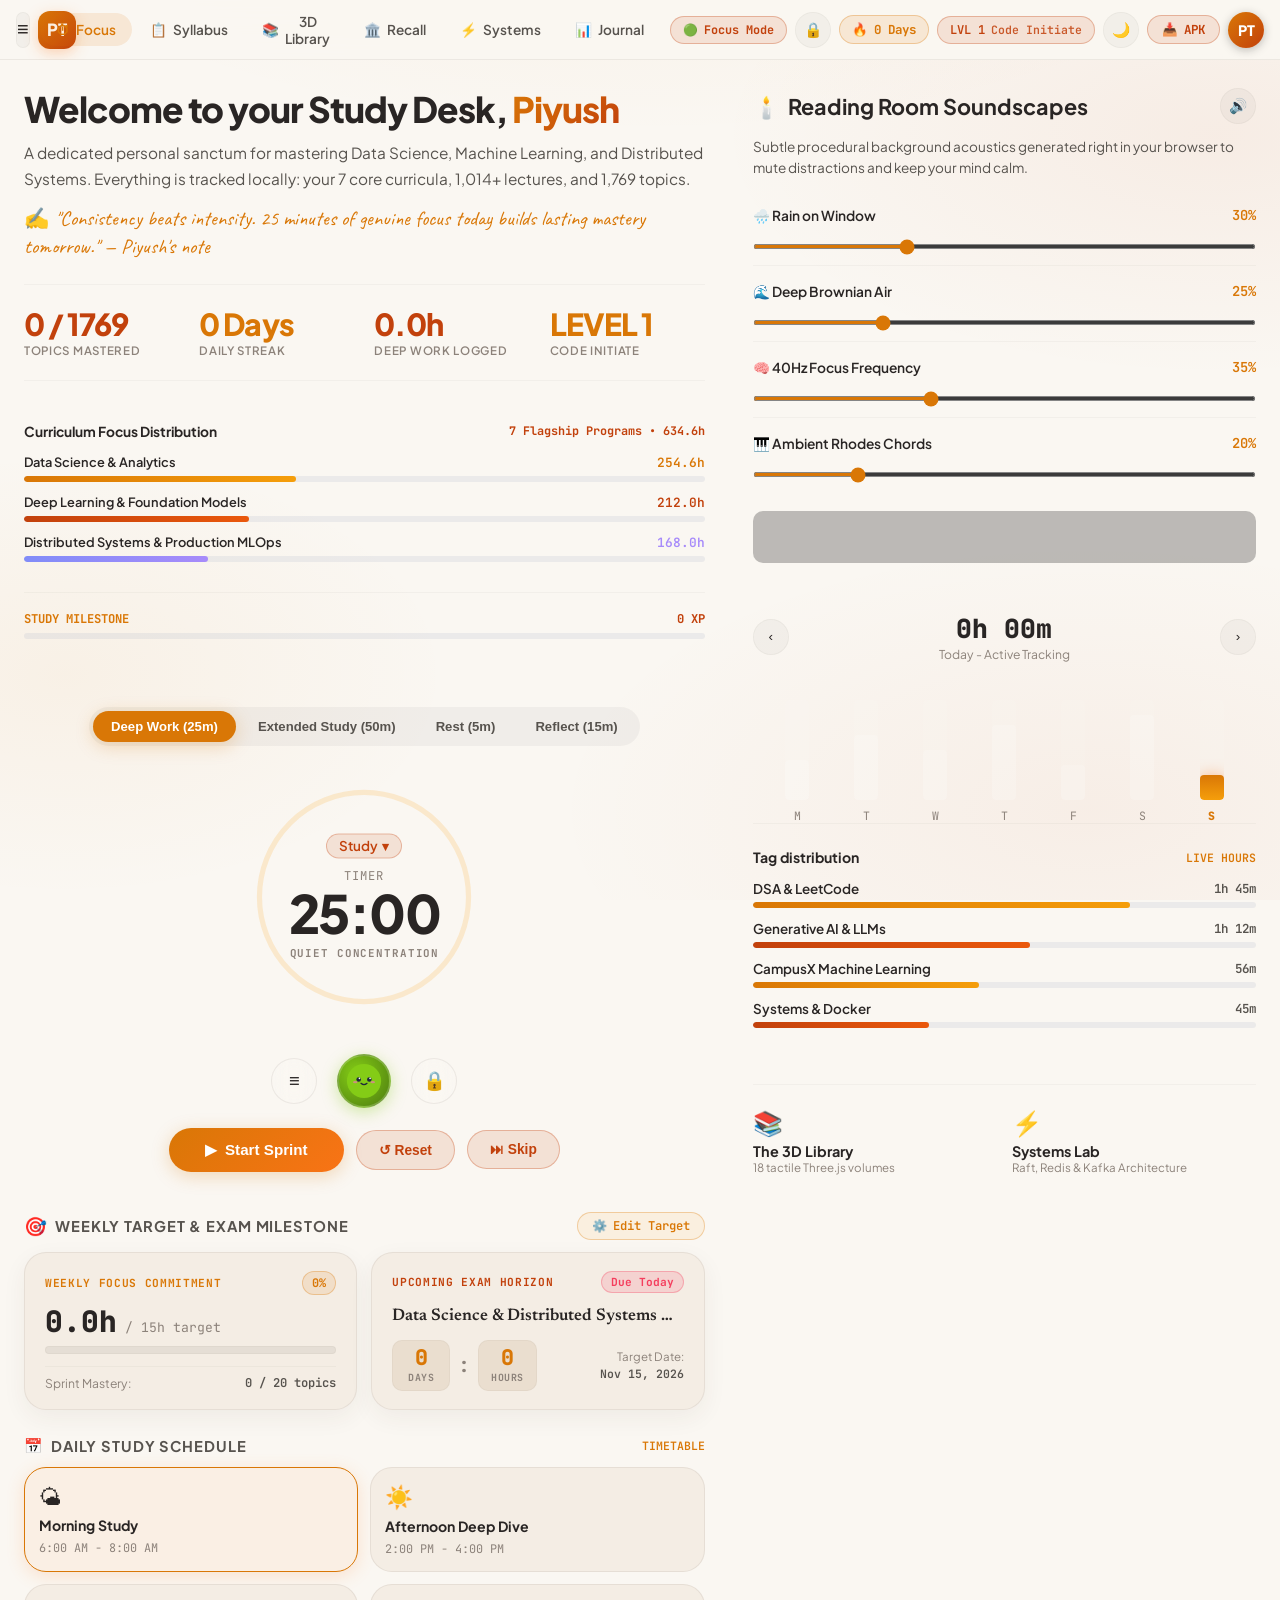
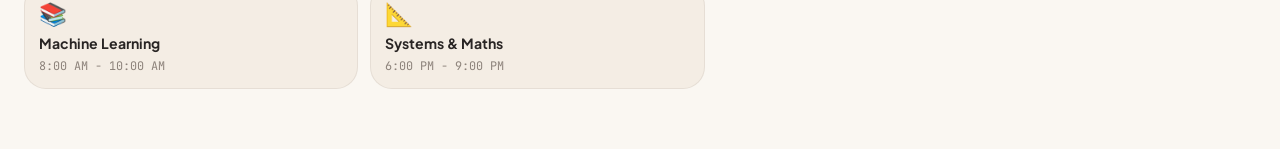
==== index.html @ 98b53a17 "fix(header): eliminate heading and header element overlap on mobile devices" ====
<!DOCTYPE html>
<html lang="en" data-theme="light">
<head>
  <meta charset="UTF-8">
  <meta name="viewport" content="width=device-width, initial-scale=1.0, maximum-scale=1.0, user-scalable=no, viewport-fit=cover">
  <meta name="theme-color" content="#faf7f2">
  <meta name="apple-mobile-web-app-capable" content="yes">
  <meta name="apple-mobile-web-app-status-bar-style" content="default">
  <title>Piyush Tiwari • Engineering Study Desk & 3D Library</title>
  
  <link rel="icon" type="image/svg+xml" href="favicon.svg">
  <link rel="manifest" href="manifest.json">
  
  <!-- Human-Crafted Typography Pairing: Newsreader (Editorial Serif) + Plus Jakarta Sans + JetBrains Mono + Caveat -->
  <link rel="preconnect" href="https://fonts.googleapis.com">
  <link rel="preconnect" href="https://fonts.gstatic.com" crossorigin>
  <link href="https://fonts.googleapis.com/css2?family=Caveat:wght@400;600&family=JetBrains+Mono:wght@400;500;600;700&family=Newsreader:ital,opsz,wght@0,6..72,400..700;1,6..72,400..700&family=Plus+Jakarta+Sans:wght@400;500;600;700;800&display=swap" rel="stylesheet">
  
  <link rel="stylesheet" href="studypulse.css">
</head>
<body>

  <!-- =========================================================================
       APP HEADER
       ========================================================================= -->
  <header class="app-header">
    <div class="header-container">
      <div class="header-brand-group">
        <button class="icon-btn" onclick="window.toggleRegainDrawer()" title="Regain Menu Drawer">
          <span style="font-size: 1.25rem;">≡</span>
        </button>
        <div class="brand-wrapper" onclick="window.switchView('dashboard')">
          <div class="brand-monogram">PT</div>
          <div class="brand-text-block">
            <div class="brand-title">Piyush Tiwari</div>
            <div class="brand-subtitle">Study Desk & Library</div>
          </div>
        </div>
      </div>

      <!-- Desktop Navigation Tabs -->
      <nav class="desktop-nav-tabs" aria-label="Desktop Navigation">
        <button class="nav-tab-btn active" data-view="dashboard" onclick="window.switchView('dashboard')">
          <span>⏱</span> <span>Focus</span>
        </button>
        <button class="nav-tab-btn" data-view="curriculum" onclick="window.switchView('curriculum')">
          <span>📋</span> <span>Syllabus</span>
        </button>
        <button class="nav-tab-btn" data-view="bookshelf" onclick="window.switchView('bookshelf')">
          <span>📚</span> <span>3D Library</span>
        </button>
        <button class="nav-tab-btn" data-view="palace" onclick="window.switchView('palace')">
          <span>🏛️</span> <span>Recall</span>
        </button>
        <button class="nav-tab-btn" data-view="chaos" onclick="window.switchView('chaos')">
          <span>⚡</span> <span>Systems</span>
        </button>
        <button class="nav-tab-btn" data-view="analytics" onclick="window.switchView('analytics')">
          <span>📊</span> <span>Journal</span>
        </button>
      </nav>

      <!-- Actions & Profile -->
      <div class="header-actions">
        <div class="live-focus-badge" title="Engineering Focus Studio">
          <span>🟢</span> <span>Focus Mode</span>
        </div>
        <button class="icon-btn" id="header-strict-lock-btn" onclick="window.toggleStrictMode()" title="Toggle Strict Study Mode">
          <span>🔒</span>
        </button>
        <div class="streak-pill" title="Current Daily Streak">
          <span>🔥</span> <span id="header-streak-val">0 Days</span>
        </div>
        <div class="rpg-badge-pill" title="Learning Progression">
          <span id="rpg-level-badge">LVL 1</span>
          <span id="rpg-title-badge" style="opacity: 0.85; font-size: 0.72rem;">Code Initiate</span>
        </div>
        <button class="icon-btn" id="theme-toggle-btn" onclick="window.toggleAppTheme()" title="Toggle Dark/Light Mode">
          <span id="theme-toggle-icon">☀️</span>
        </button>
        <a href="StudyPulse.apk" class="btn-apk-pill" download="StudyPulse.apk" title="Download Android App">
          <span>📥</span> <span>APK</span>
        </a>
        <div class="user-avatar-pt" title="Piyush Tiwari">
          PT
        </div>
      </div>
    </div>
  </header>

  <!-- =========================================================================
       MAIN CONTAINER
       ========================================================================= -->
  <main class="main-container">

    <!-- VIEW 1: THE STUDY DESK (DASHBOARD & FOCUS) -->
    <section class="view-panel active" id="view-dashboard">
      <div class="dashboard-grid">
        
        <!-- Left Column: Welcome & Focus Sprints -->
        <div>
          <div class="hero-card">
            <div class="hero-header">
              <h2 class="hero-title">Welcome to your Study Desk, <span class="gradient-text">Piyush</span></h2>
              <p class="hero-subtitle">
                A dedicated personal sanctum for mastering Data Science, Machine Learning, and Distributed Systems. Everything is tracked locally: your 7 core curricula, 1,014+ lectures, and 1,769 topics.
              </p>
              <div class="handwritten-note">
                ✍️ "Consistency beats intensity. 25 minutes of genuine focus today builds lasting mastery tomorrow." — Piyush's note
              </div>
            </div>

            <!-- Stats Counter Grid -->
            <div class="stats-counter-grid">
              <div class="stat-item">
                <div class="stat-num" id="dash-completed-count">0 / 1769</div>
                <div class="stat-label">Topics Mastered</div>
              </div>
              <div class="stat-item">
                <div class="stat-num" id="dash-streak-count">0 Days</div>
                <div class="stat-label">Daily Streak</div>
              </div>
              <div class="stat-item">
                <div class="stat-num" id="dash-focus-hours">0.0h</div>
                <div class="stat-label">Deep Work Logged</div>
              </div>
              <div class="stat-item">
                <div class="stat-num" id="dash-rpg-level">LEVEL 1</div>
                <div class="stat-label" id="dash-rpg-title">Code Initiate</div>
              </div>
            </div>

            <!-- Regain-Style Curriculum Tag Distribution -->
            <div class="regain-tag-dist-card">
              <div class="regain-tag-dist-header">
                <span>Curriculum Focus Distribution</span>
                <span style="font-family: var(--font-mono); font-size: 0.74rem; color: var(--accent-blue);">7 Flagship Programs • 634.6h</span>
              </div>
              <div class="regain-tag-row">
                <div class="regain-tag-info">
                  <span>Data Science & Analytics</span>
                  <span style="color: var(--accent-orange); font-family: var(--font-mono);">254.6h</span>
                </div>
                <div class="regain-tag-bar">
                  <div class="regain-tag-fill orange" style="width: 40%;"></div>
                </div>
              </div>
              <div class="regain-tag-row">
                <div class="regain-tag-info">
                  <span>Deep Learning & Foundation Models</span>
                  <span style="color: var(--accent-blue); font-family: var(--font-mono);">212.0h</span>
                </div>
                <div class="regain-tag-bar">
                  <div class="regain-tag-fill blue" style="width: 33%;"></div>
                </div>
              </div>
              <div class="regain-tag-row">
                <div class="regain-tag-info">
                  <span>Distributed Systems & Production MLOps</span>
                  <span style="color: #a78bfa; font-family: var(--font-mono);">168.0h</span>
                </div>
                <div class="regain-tag-bar">
                  <div class="regain-tag-fill purple" style="width: 27%;"></div>
                </div>
              </div>
            </div>

            <!-- Learning Milestone Progress -->
            <div style="margin-top: 18px;">
              <div style="display: flex; justify-content: space-between; align-items: center; flex-wrap: wrap; gap: 6px; font-size: 0.76rem; font-weight: 700; margin-bottom: 6px;">
                <span style="color: var(--accent-orange); font-family: var(--font-mono);">STUDY MILESTONE</span>
                <span id="dash-rpg-xp" style="font-family: var(--font-mono); color: var(--accent-blue);">0 XP</span>
              </div>
              <div style="width: 100%; height: 6px; background: rgba(148, 163, 184, 0.15); border-radius: var(--radius-full); overflow: hidden;">
                <div id="dash-rpg-fill" style="width: 0%; height: 100%; background: linear-gradient(90deg, var(--accent-orange), var(--accent-blue)); transition: width 0.4s ease;"></div>
              </div>
            </div>
          </div>

          <!-- Focus Sprints & Reading Timer (Regain Signature Architecture) -->
          <div class="focus-card" style="margin-top: 24px;">
            <div class="pomo-mode-selector">
              <button class="pomo-tab active" data-mode="pomo" onclick="window.setTimerMode('pomo')">Deep Work (25m)</button>
              <button class="pomo-tab" data-mode="deep" onclick="window.setTimerMode('deep')">Extended Study (50m)</button>
              <button class="pomo-tab" data-mode="short" onclick="window.setTimerMode('short')">Rest (5m)</button>
              <button class="pomo-tab" data-mode="long" onclick="window.setTimerMode('long')">Reflect (15m)</button>
            </div>

            <div class="timer-ring-container" style="position: relative;">
              <svg class="timer-svg" viewBox="0 0 220 220">
                <circle class="timer-track" cx="110" cy="110" r="100"></circle>
                <circle class="timer-progress" id="timer-svg-progress" cx="110" cy="110" r="100"></circle>
              </svg>
              <div class="timer-display">
                <div class="regain-session-pill" id="regain-session-pill" onclick="window.toggleTagPopover(event)" title="Click to Change Subject Tag">
                  <span id="active-tag-label">Study</span> ▾
                </div>
                <!-- Regain Tag Dropdown Popover -->
                <div class="regain-tag-popover" id="regain-tag-popover">
                  <button class="regain-tag-option selected" onclick="window.selectTag('Study')">📚 General Study</button>
                  <button class="regain-tag-option" onclick="window.selectTag('DSA & LeetCode')">⚡ DSA & LeetCode</button>
                  <button class="regain-tag-option" onclick="window.selectTag('Generative AI & LLMs')">🤖 Generative AI & LLMs</button>
                  <button class="regain-tag-option" onclick="window.selectTag('Machine Learning & DSMP')">📈 CampusX DSMP</button>
                  <button class="regain-tag-option" onclick="window.selectTag('Systems & Docker')">🐳 Docker & Systems</button>
                  <button class="regain-tag-option" onclick="window.selectTag('Deep Learning')">🧠 Deep Learning</button>
                </div>

                <div style="font-size: 0.76rem; font-family: var(--font-mono); color: var(--text-muted); margin-top: 4px; text-transform: uppercase; letter-spacing: 0.08em;">Timer</div>
                <div class="timer-digits" id="timer-digits">25:00</div>
                <div class="timer-status-pill" id="timer-status-pill">QUIET CONCENTRATION</div>
              </div>
            </div>

            <!-- Regain Focus Subactions: Menu | Companion Mascot | Strict Lock (Shot 0) -->
            <div class="regain-timer-subactions">
              <button class="regain-circle-icon-btn" onclick="window.toggleRegainDrawer()" title="Quick Routines & Settings">
                <span>≡</span>
              </button>

              <div class="regain-mascot-wrapper" onclick="window.mascotInteract()" title="Your Focus Mascot (Tap to Talk)">
                <div class="regain-speech-bubble" id="regain-speech-bubble" style="display: none;">
                  Let's master algorithms today, Piyush! 🚀
                </div>
                <div class="regain-mascot-avatar" id="regain-mascot-avatar">
                  <svg viewBox="0 0 100 100" width="38" height="38">
                    <circle cx="50" cy="50" r="45" fill="#84cc16"/>
                    <circle cx="36" cy="46" r="6" fill="#1e293b"/>
                    <circle cx="64" cy="46" r="6" fill="#1e293b"/>
                    <circle cx="38" cy="43" r="2.2" fill="#ffffff"/>
                    <circle cx="66" cy="43" r="2.2" fill="#ffffff"/>
                    <ellipse cx="27" cy="53" rx="6" ry="3" fill="#f472b6" opacity="0.65"/>
                    <ellipse cx="73" cy="53" rx="6" ry="3" fill="#f472b6" opacity="0.65"/>
                    <path d="M 42 56 Q 50 63 58 56" stroke="#1e293b" stroke-width="3.2" fill="none" stroke-linecap="round"/>
                  </svg>
                </div>
              </div>

              <button class="regain-circle-icon-btn" id="btn-timer-lock" onclick="window.toggleStrictMode()" title="Toggle Strict Study Lock Mode">
                <span>🔒</span>
              </button>
            </div>

            <!-- Primary Control Buttons (Regain Wide Action Button) -->
            <div class="pomo-controls-row" style="margin-top: 20px;">
              <button class="btn-pomo-main" id="btn-timer-toggle" onclick="window.toggleTimer()">
                <span>▶</span> <span>Start Sprint</span>
              </button>
              <button class="btn-pomo-sec" onclick="window.resetTimer()">
                <span>↺</span> <span>Reset</span>
              </button>
              <button class="btn-pomo-sec" onclick="window.skipTimer()">
                <span>⏭</span> <span>Skip</span>
              </button>
            </div>
          </div>

          <!-- =========================================================================
               FEATURE 5: WEEKLY TARGET & EXAM MILESTONE COUNTDOWN WIDGET
               ========================================================================= -->
          <div class="milestone-widget-section" id="milestone-widget-container">
            <div class="milestone-header-row">
              <div class="milestone-title-group">
                <span class="milestone-title-icon">🎯</span>
                <span class="milestone-title-text">Weekly Target & Exam Milestone</span>
              </div>
              <button class="milestone-edit-btn" onclick="window.editMilestoneGoal()" title="Configure Milestone Goals & Exam Target">
                <span>⚙️</span> <span>Edit Target</span>
              </button>
            </div>

            <div class="milestone-dual-grid">
              <!-- Card A: Current Week Sprint Progress -->
              <div class="milestone-card sprint-card">
                <div class="milestone-card-header">
                  <span class="milestone-badge week-badge">WEEKLY FOCUS COMMITMENT</span>
                  <span class="milestone-pct-pill" id="milestone-hours-pct">0%</span>
                </div>

                <div class="milestone-stat-main">
                  <span class="milestone-stat-val" id="milestone-logged-hours">0.0h</span>
                  <span class="milestone-stat-target">/ <span id="milestone-goal-hours">15h</span> target</span>
                </div>

                <!-- Linear Progress Bar -->
                <div class="milestone-progress-track">
                  <div class="milestone-progress-fill" id="milestone-progress-bar-fill" style="width: 0%;"></div>
                </div>

                <div class="milestone-card-footer">
                  <span class="milestone-footer-label">Sprint Mastery:</span>
                  <span class="milestone-footer-val" id="milestone-topics-progress">0 / 20 topics</span>
                </div>
              </div>

              <!-- Card B: Exam & Milestone Countdown -->
              <div class="milestone-card exam-card">
                <div class="milestone-card-header">
                  <span class="milestone-badge exam-badge">UPCOMING EXAM HORIZON</span>
                  <span class="milestone-status-pill active" id="milestone-status-pill">On Track</span>
                </div>

                <div class="milestone-exam-title-text" id="milestone-exam-title" title="Data Science & Distributed Systems Mastery">
                  Data Science & Distributed Systems Mastery
                </div>

                <div class="milestone-countdown-display">
                  <div class="milestone-countdown-box">
                    <span class="milestone-countdown-num" id="milestone-countdown-days">0</span>
                    <span class="milestone-countdown-lbl">DAYS</span>
                  </div>
                  <div class="milestone-countdown-sep">:</div>
                  <div class="milestone-countdown-box">
                    <span class="milestone-countdown-num" id="milestone-countdown-hours">0</span>
                    <span class="milestone-countdown-lbl">HOURS</span>
                  </div>
                  <div class="milestone-target-subdate">
                    <span>Target Date:</span>
                    <strong id="milestone-target-date-display">Nov 15, 2026</strong>
                  </div>
                </div>
              </div>
            </div>
          </div>

          <!-- Regain Daily Study Schedule / Routines (Shot 6) -->
          <div class="regain-routines-section">
            <div class="regain-section-title-row">
              <span class="regain-section-title"><span>📅</span> Daily Study Schedule</span>
              <span style="font-size: 0.72rem; color: var(--accent-orange); font-family: var(--font-mono); font-weight: 600;">TIMETABLE</span>
            </div>
            <div class="regain-routines-grid">
              <div class="regain-routine-card active" id="routine-card-morning" onclick="window.activateRoutine('morning', 'DSA & LeetCode', 25)">
                <div class="regain-routine-icon">🌤</div>
                <div class="regain-routine-name">Morning Study</div>
                <div class="regain-routine-time">6:00 AM - 8:00 AM</div>
              </div>
              <div class="regain-routine-card" id="routine-card-afternoon" onclick="window.activateRoutine('afternoon', 'Generative AI & LLMs', 50)">
                <div class="regain-routine-icon">☀️</div>
                <div class="regain-routine-name">Afternoon Deep Dive</div>
                <div class="regain-routine-time">2:00 PM - 4:00 PM</div>
              </div>
              <div class="regain-routine-card" id="routine-card-physics" onclick="window.activateRoutine('physics', 'CampusX DSMP', 50)">
                <div class="regain-routine-icon">📚</div>
                <div class="regain-routine-name">Machine Learning</div>
                <div class="regain-routine-time">8:00 AM - 10:00 AM</div>
              </div>
              <div class="regain-routine-card" id="routine-card-maths" onclick="window.activateRoutine('maths', 'Docker & Systems', 25)">
                <div class="regain-routine-icon">📐</div>
                <div class="regain-routine-name">Systems & Maths</div>
                <div class="regain-routine-time">6:00 PM - 9:00 PM</div>
              </div>
            </div>
          </div>
        </div>

        <!-- Right Column: Ambient Soundscapes & Quick Access -->
        <div>
          <div class="audio-studio-card">
            <div class="audio-header">
              <h3><span>🕯️</span> <span>Reading Room Soundscapes</span></h3>
              <button class="icon-btn" id="btn-audio-toggle" onclick="window.toggleAudioSynthesizer()" title="Toggle Master Audio">
                <span>🔊</span>
              </button>
            </div>
            <p style="font-size: 0.85rem; color: var(--text-secondary); line-height: 1.55; margin-bottom: 16px;">
              Subtle procedural background acoustics generated right in your browser to mute distractions and keep your mind calm.
            </p>

            <div class="audio-channels-grid">
              <div class="audio-channel">
                <div class="channel-info">
                  <span>🌧️ Rain on Window</span>
                  <span style="font-family: var(--font-mono); color: var(--accent-gold);">30%</span>
                </div>
                <input type="range" class="audio-slider" min="0" max="1" step="0.01" value="0.30" 
                       oninput="window.setChannelVolume('rain', this.value)">
              </div>

              <div class="audio-channel">
                <div class="channel-info">
                  <span>🌊 Deep Brownian Air</span>
                  <span style="font-family: var(--font-mono); color: var(--accent-gold);">25%</span>
                </div>
                <input type="range" class="audio-slider" min="0" max="1" step="0.01" value="0.25" 
                       oninput="window.setChannelVolume('brown', this.value)">
              </div>

              <div class="audio-channel">
                <div class="channel-info">
                  <span>🧠 40Hz Focus Frequency</span>
                  <span style="font-family: var(--font-mono); color: var(--accent-gold);">35%</span>
                </div>
                <input type="range" class="audio-slider" min="0" max="1" step="0.01" value="0.35" 
                       oninput="window.setChannelVolume('binaural', this.value)">
              </div>

              <div class="audio-channel">
                <div class="channel-info">
                  <span>🎹 Ambient Rhodes Chords</span>
                  <span style="font-family: var(--font-mono); color: var(--accent-gold);">20%</span>
                </div>
                <input type="range" class="audio-slider" min="0" max="1" step="0.01" value="0.20" 
                       oninput="window.setChannelVolume('lofi', this.value)">
              </div>
            </div>

            <!-- Real-time Sound Spectrum Canvas -->
            <canvas class="audio-fft-canvas" id="audio-fft-canvas" width="600" height="56"></canvas>
          </div>

          <!-- Regain Study Time Analytics & Weekly Tracker (Shot 7) -->
          <div class="regain-tracker-panel hero-card" style="margin-top: 24px;">
            <div style="display: flex; justify-content: space-between; align-items: center; margin-bottom: 12px;">
              <button class="icon-btn" style="font-size: 0.85rem;" onclick="window.navigateChartDay(-1)" title="Previous Day">‹</button>
              <div style="text-align: center;">
                <div style="font-size: 1.65rem; font-weight: 800; font-family: var(--font-mono); color: var(--text-primary);" id="regain-today-focus-time">0h 00m</div>
                <div style="font-size: 0.76rem; color: var(--text-muted);" id="regain-chart-date-label">Today - Active Tracking</div>
              </div>
              <button class="icon-btn" style="font-size: 0.85rem;" onclick="window.navigateChartDay(1)" title="Next Day">›</button>
            </div>
            
            <div class="regain-week-chart-container" id="regain-week-chart">
              <div class="regain-chart-col"><div class="regain-chart-bar-bg"><div class="regain-chart-bar-fill" style="height: 40%;"></div></div><span class="regain-chart-label">M</span></div>
              <div class="regain-chart-col"><div class="regain-chart-bar-bg"><div class="regain-chart-bar-fill" style="height: 65%;"></div></div><span class="regain-chart-label">T</span></div>
              <div class="regain-chart-col"><div class="regain-chart-bar-bg"><div class="regain-chart-bar-fill" style="height: 50%;"></div></div><span class="regain-chart-label">W</span></div>
              <div class="regain-chart-col"><div class="regain-chart-bar-bg"><div class="regain-chart-bar-fill" style="height: 75%;"></div></div><span class="regain-chart-label">T</span></div>
              <div class="regain-chart-col"><div class="regain-chart-bar-bg"><div class="regain-chart-bar-fill" style="height: 35%;"></div></div><span class="regain-chart-label">F</span></div>
              <div class="regain-chart-col"><div class="regain-chart-bar-bg"><div class="regain-chart-bar-fill" style="height: 85%;"></div></div><span class="regain-chart-label">S</span></div>
              <div class="regain-chart-col is-today"><div class="regain-chart-bar-bg"><div class="regain-chart-bar-fill" id="today-bar-fill" style="height: 70%;"></div></div><span class="regain-chart-label">S</span></div>
            </div>

            <!-- Regain Tag Distribution Breakdown -->
            <div class="regain-tag-dist-card" style="border: none; padding: 0;">
              <div class="regain-tag-dist-header">
                <span style="font-weight: 700; font-size: 0.88rem;">Tag distribution</span>
                <span style="font-size: 0.72rem; color: var(--accent-orange); font-family: var(--font-mono); font-weight: 600;">LIVE HOURS</span>
              </div>
              <div class="regain-tag-row">
                <div class="regain-tag-info">
                  <span style="font-weight: 600; font-size: 0.84rem;">DSA & LeetCode</span>
                  <span id="regain-tag-dsa-time" style="font-family: var(--font-mono); font-size: 0.78rem; color: var(--text-secondary);">1h 45m</span>
                </div>
                <div class="regain-tag-bar"><div class="regain-tag-fill orange" style="width: 75%;"></div></div>
              </div>
              <div class="regain-tag-row">
                <div class="regain-tag-info">
                  <span style="font-weight: 600; font-size: 0.84rem;">Generative AI & LLMs</span>
                  <span id="regain-tag-ai-time" style="font-family: var(--font-mono); font-size: 0.78rem; color: var(--text-secondary);">1h 12m</span>
                </div>
                <div class="regain-tag-bar"><div class="regain-tag-fill blue" style="width: 55%;"></div></div>
              </div>
              <div class="regain-tag-row">
                <div class="regain-tag-info">
                  <span style="font-weight: 600; font-size: 0.84rem;">CampusX Machine Learning</span>
                  <span id="regain-tag-ml-time" style="font-family: var(--font-mono); font-size: 0.78rem; color: var(--text-secondary);">56m</span>
                </div>
                <div class="regain-tag-bar"><div class="regain-tag-fill orange" style="width: 45%;"></div></div>
              </div>
              <div class="regain-tag-row">
                <div class="regain-tag-info">
                  <span style="font-weight: 600; font-size: 0.84rem;">Systems & Docker</span>
                  <span id="regain-tag-sys-time" style="font-family: var(--font-mono); font-size: 0.78rem; color: var(--text-secondary);">45m</span>
                </div>
                <div class="regain-tag-bar"><div class="regain-tag-fill blue" style="width: 35%;"></div></div>
              </div>
            </div>
          </div>

          <!-- Quick Access Cards to 3D Environments -->
          <div style="display: grid; grid-template-columns: 1fr 1fr; gap: 16px; margin-top: 24px; padding-top: 18px; border-top: 1px solid var(--surface-border-subtle);">
            <div class="stat-item" style="cursor: pointer;" onclick="window.switchView('bookshelf')">
              <div style="font-size: 1.5rem; margin-bottom: 4px;">📚</div>
              <div style="font-size: 0.9rem; font-weight: 700;">The 3D Library</div>
              <div style="font-size: 0.72rem; color: var(--text-muted);">18 tactile Three.js volumes</div>
            </div>
            <div class="stat-item" style="cursor: pointer;" onclick="window.switchView('chaos')">
              <div style="font-size: 1.5rem; margin-bottom: 4px;">⚡</div>
              <div style="font-size: 0.9rem; font-weight: 700;">Systems Lab</div>
              <div style="font-size: 0.72rem; color: var(--text-muted);">Raft, Redis & Kafka Architecture</div>
            </div>
          </div>
        </div>

      </div>
    </section>

    <!-- VIEW 2: CURATED SYLLABUS & ROADMAP -->
    <section class="view-panel" id="view-curriculum">
      <div class="curriculum-header-panel">
        <!-- Horizontal Course Switcher -->
        <div class="course-selector-scroll" id="course-selector-container"></div>

        <!-- Selected Course Overview with Researched Meta Pills -->
        <div style="margin-bottom: 18px;">
          <h2 id="active-course-title" style="font-family: var(--font-serif); font-size: 1.55rem; font-weight: 600; margin-bottom: 4px;">CampusX DSMP</h2>
          <p id="active-course-desc" style="color: var(--text-secondary); font-size: 0.9rem; margin-bottom: 8px;">End-to-End Data Science & Machine Learning</p>
          <div class="course-meta-pills" id="active-course-pills"></div>
        </div>

        <!-- Search & Filter Controls -->
        <div class="search-filter-row">
          <div class="search-input-box">
            <span class="search-icon-pos">🔍</span>
            <input type="text" class="search-input" id="curriculum-search-input" placeholder="Search topics, algorithms, frameworks, math...">
          </div>
          <div style="display: flex; gap: 6px;">
            <button class="course-chip filter-chip active" data-filter="all">All Topics</button>
            <button class="course-chip filter-chip" data-filter="pending">Pending</button>
            <button class="course-chip filter-chip" data-filter="completed">Mastered</button>
          </div>
        </div>
      </div>

      <!-- 7-Course Deep Research & Completion Forecaster ("Kitna Time Lagega?") -->
      <div class="forecaster-card">
        <div class="forecaster-header">
          <div>
            <h3 style="font-family: var(--font-serif); font-size: 1.3rem; font-weight: 600; margin-bottom: 4px;">
              📊 7 Flagship Programs Overview & Pace Forecaster
            </h3>
            <p style="font-size: 0.84rem; color: var(--text-secondary);">
              Total: 113 Modules • 1,014+ Video Lectures • 1,769 Topics • 634.6 Hours of engineering curriculum
            </p>
          </div>
          <button class="btn-pomo-sec" id="btn-toggle-forecaster-table" onclick="window.toggleForecasterTable()">
            <span>📋</span> <span id="forecaster-table-toggle-txt">View Research Table</span>
          </button>
        </div>

        <!-- Interactive Pace Slider -->
        <div class="forecaster-slider-box">
          <div class="forecaster-slider-labels">
            <div>
              <span style="font-weight: 600; font-size: 0.88rem;">Daily Study Velocity</span>
              <div style="font-size: 0.74rem; color: var(--text-muted);">Adjust your hours to see projected completion dates</div>
            </div>
            <span class="pace-val-badge" id="pace-display-badge">2.5 hrs/day</span>
          </div>
          <input type="range" class="audio-slider" id="study-pace-slider" min="0.5" max="8.0" step="0.5" value="2.5" 
                 oninput="window.updateStudyPaceForecast(this.value)">

          <div class="forecaster-metric-grid">
            <div class="stat-item">
              <div class="stat-num" id="forecaster-total-days">--</div>
              <div class="stat-label">Estimated Time</div>
            </div>
            <div class="stat-item">
              <div class="stat-num" id="forecaster-target-date" style="font-size: 1.15rem;">--</div>
              <div class="stat-label">Projected Finish</div>
            </div>
            <div class="stat-item">
              <div class="stat-num" id="forecaster-completed-hours">0.0h / 634.6h</div>
              <div class="stat-label">Hours Remaining</div>
            </div>
            <div class="stat-item">
              <div class="stat-num" id="forecaster-weekly-hours">17.5h/wk</div>
              <div class="stat-label">Weekly Velocity</div>
            </div>
          </div>
        </div>

        <!-- Deep Research Comparison Table (Collapsible) -->
        <div class="forecaster-table-wrapper" id="forecaster-table-wrapper" style="display: none;">
          <table class="forecaster-table">
            <thead>
              <tr>
                <th>#</th>
                <th>Course Program</th>
                <th>Instructor</th>
                <th>Modules</th>
                <th>Lectures</th>
                <th>Topics</th>
                <th>Hours</th>
                <th>At Current Pace</th>
                <th>Est. Completion</th>
              </tr>
            </thead>
            <tbody id="forecaster-table-body"></tbody>
          </table>
        </div>
      </div>

      <!-- Modules Accordion List -->
      <div class="module-accordion-list" id="module-accordion-list"></div>
    </section>

    <!-- VIEW 3: 3D TACTILE BOOKSHELF & FULLSCREEN LIBRARY -->
    <section class="view-panel" id="view-bookshelf">
      <div class="bookshelf-container" id="bookshelf-container">
        <div class="bookshelf-hud">
          <div class="bookshelf-hud-left">
            <div class="bookshelf-hud-badge">
              <span>📚 3D REFERENCE SHELF • 18 VOLUMES</span>
            </div>
            <div class="bookshelf-hud-badge hint-badge">
              <span>👆 Tap any book to inspect syllabus</span>
            </div>
          </div>
          <div class="bookshelf-hud-right">
            <button class="bookshelf-hud-btn" id="btn-bookshelf-fullscreen" onclick="window.toggleBookshelfFullscreen()" title="Toggle Fullscreen 3D View">
              <span id="bookshelf-fs-icon">⛶</span> <span id="bookshelf-fs-label">Fullscreen</span>
            </button>
            <button class="bookshelf-hud-btn" onclick="window.bookshelf3DClose()" title="Reset Camera View">
              <span>↺ Reset</span>
            </button>
          </div>
        </div>
        <div id="bookshelf-3d-canvas-container"></div>
      </div>
    </section>

    <!-- VIEW 4: ACTIVE RECALL ARCHIVE (3D MEMORY PALACE) -->
    <section class="view-panel" id="view-palace">
      <div class="palace-container">
        <div class="bookshelf-hud">
          <div class="bookshelf-hud-badge">
            <span>🏛️ CONCEPT PEDESTALS • FSRS SPACED REPETITION</span>
          </div>
          <button class="bookshelf-hud-badge" style="cursor: pointer;" onclick="window.palaceResetView()">
            <span>↺ Reset Orbit View</span>
          </button>
        </div>
        <div id="memory-palace-3d-canvas"></div>

        <!-- Floating Card Modal for Memory Palace -->
        <div class="palace-card-modal" id="palace-card-modal">
          <div class="palace-card-front" id="palace-card-front">
            <div style="font-size: 0.72rem; font-family: var(--font-mono); font-weight: 700; color: var(--accent-gold);" id="palace-card-category">DISTRIBUTED SYSTEMS</div>
            <h3 style="font-family: var(--font-serif); font-size: 1.25rem; font-weight: 600; margin: 6px 0 10px;" id="palace-card-title">Concept</h3>
            <p style="font-size: 0.92rem; color: var(--text-primary); line-height: 1.55;" id="palace-card-question">Question...</p>
            <button class="btn-pomo-sec" style="margin-top: 14px; width: 100%;" onclick="window.palaceFlipCard()">
              🔄 Reveal Solution & Invariants
            </button>
          </div>

          <div class="palace-card-back" id="palace-card-back" style="display: none;">
            <div style="font-size: 0.9rem; color: var(--text-secondary); line-height: 1.55; margin-bottom: 12px;" id="palace-card-answer">
              Answer...
            </div>
            <pre style="background: var(--bg-tertiary); padding: 12px; border-radius: 8px; font-family: var(--font-mono); font-size: 0.78rem; overflow-x: auto; margin-bottom: 16px; border: 1px solid var(--surface-border);"><code id="palace-card-code">code</code></pre>
            
            <div class="fsrs-rating-buttons">
              <button class="btn-fsrs again" onclick="window.palaceGradeCard('again')">Again (&lt;10m)</button>
              <button class="btn-fsrs hard" onclick="window.palaceGradeCard('hard')">Hard (1d)</button>
              <button class="btn-fsrs good" onclick="window.palaceGradeCard('good')">Good (3d)</button>
              <button class="btn-fsrs easy" onclick="window.palaceGradeCard('easy')">Easy (7d)</button>
            </div>
          </div>
        </div>
      </div>
    </section>

    <!-- VIEW 5: DISTRIBUTED SYSTEMS ARCHITECTURE LAB -->
    <section class="view-panel" id="view-chaos">
      <div class="chaos-lab-panel">
        <div class="chaos-top-bar">
          <div>
            <h2 style="font-family: var(--font-serif); font-size: 1.35rem; font-weight: 600; margin-bottom: 4px;">Distributed Systems Architecture Lab</h2>
            <p style="font-size: 0.86rem; color: var(--text-secondary);">Interactive fault injection and resilience testing workbench</p>
          </div>
          <div class="chaos-arch-tabs">
            <button class="btn-arch-tab active" data-arch="gateway" onclick="window.loadChaosArchitecture('gateway')">API Gateway & Redis</button>
            <button class="btn-arch-tab" data-arch="raft" onclick="window.loadChaosArchitecture('raft')">Raft Consensus Quorum</button>
            <button class="btn-arch-tab" data-arch="kafka" onclick="window.loadChaosArchitecture('kafka')">Kafka Microservices</button>
          </div>
        </div>

        <div class="chaos-canvas-wrapper" id="chaos-canvas-wrapper">
          <canvas id="chaos-canvas"></canvas>
        </div>

        <!-- Action Grid -->
        <div class="chaos-controls-grid">
          <button class="btn-chaos-action surge" onclick="window.chaosInjectTrafficSpike()">
            <span>💥</span> <span>100k RPS Surge</span>
          </button>
          <button class="btn-chaos-action kill" onclick="window.chaosKillLeaderNode()">
            <span>☠️</span> <span>Terminate Leader</span>
          </button>
          <button class="btn-chaos-action" onclick="window.chaosInjectLatencyJitter()">
            <span>⏱️</span> <span>300ms Jitter</span>
          </button>
          <button class="btn-chaos-action heal" onclick="window.chaosHealCluster()">
            <span>💚</span> <span>Heal Cluster</span>
          </button>
        </div>

        <div class="chaos-console-logs" id="chaos-console-logs">
          <div class="chaos-log-line" style="color: #64748b;">[SYSTEM ONLINE] Distributed architecture running normally. Select an action to test resilience.</div>
        </div>
      </div>
    </section>

    <!-- VIEW 6: STUDY JOURNAL & ACTIVITY RECORD -->
    <section class="view-panel" id="view-analytics">
      <div class="analytics-panel">
        <div class="heatmap-card">
          <div style="display: flex; justify-content: space-between; align-items: center; margin-bottom: 18px; flex-wrap: wrap; gap: 10px;">
            <div>
              <h3 style="font-family: var(--font-serif); font-size: 1.35rem; font-weight: 600;">Annual Study Journal</h3>
              <p style="font-size: 0.84rem; color: var(--text-secondary);">A real chronological 365-day heatmap of deep work sessions and mastered topics</p>
            </div>
            <div style="display: flex; gap: 5px; align-items: center; font-size: 0.72rem; color: var(--text-muted); font-family: var(--font-mono);">
              <span>Less</span>
              <span style="width: 10px; height: 10px; background: rgba(245, 235, 224, 0.08); border-radius: 2px;"></span>
              <span style="width: 10px; height: 10px; background: rgba(245, 158, 11, 0.4); border-radius: 2px;"></span>
              <span style="width: 10px; height: 10px; background: #10b981; border-radius: 2px;"></span>
              <span style="width: 10px; height: 10px; background: #ea580c; border-radius: 2px;"></span>
              <span style="width: 10px; height: 10px; background: #f59e0b; border-radius: 2px;"></span>
              <span>More</span>
            </div>
          </div>

          <div class="heatmap-scroll-container">
            <svg class="heatmap-grid-svg" id="heatmap-grid-svg" viewBox="0 0 760 110"></svg>
          </div>
        </div>

        <!-- Student Profile Card -->
        <div class="hero-card" style="padding: 24px 0;">
          <h3 style="font-family: var(--font-serif); font-size: 1.35rem; font-weight: 600; margin-bottom: 8px;">About Piyush Tiwari</h3>
          <p style="font-size: 0.92rem; color: var(--text-secondary); line-height: 1.65;">
            Data Science, Machine Learning & Distributed Systems Engineer.<br>
            Studying full-spectrum engineering: from core algorithmic foundations and mathematical statistics to high-throughput distributed consensus, production MLOps pipelines, and foundation model orchestration.
          </p>
          <div style="margin-top: 18px; display: flex; gap: 12px; flex-wrap: wrap;">
            <a href="https://github.com/30Piyush2025/MY_STUDY_PROJECT" target="_blank" class="btn-pomo-sec" style="text-decoration: none;">
              🐙 GitHub Repository
            </a>
            <a href="StudyPulse.apk" class="btn-pomo-main" style="text-decoration: none; font-size: 0.88rem; padding: 10px 22px;">
              📥 Download Android App (APK)
            </a>
          </div>
        </div>
      </div>
    </section>


  </main>

  <!-- =========================================================================
       OVERLAYS & MODALS
       ========================================================================= -->


  <!-- Regain Slide-In Navigation Drawer (≡ Button) -->
  <div class="regain-drawer-overlay" id="regain-drawer-overlay" onclick="window.toggleRegainDrawer(false)">
    <div class="regain-drawer" id="regain-drawer" onclick="event.stopPropagation()">
      <div class="drawer-header">
        <div style="display: flex; align-items: center; gap: 8px;">
          <div class="brand-monogram">PT</div>
          <span style="font-weight: 800; font-size: 1rem;">StudyPulse</span>
        </div>
        <button class="icon-btn" onclick="window.toggleRegainDrawer(false)">✕</button>
      </div>

      <div class="drawer-nav-list">
        <button class="drawer-item active" onclick="window.switchView('dashboard'); window.toggleRegainDrawer(false);">
          <span>⏱</span> <span>Focus Console</span>
        </button>
        <button class="drawer-item" onclick="window.switchView('curriculum'); window.toggleRegainDrawer(false);">
          <span>📋</span> <span>7 Master Curricula</span>
        </button>
        <button class="drawer-item" onclick="window.switchView('bookshelf'); window.toggleRegainDrawer(false);">
          <span>📚</span> <span>3D Library (18 Vol.)</span>
        </button>
        <button class="drawer-item" onclick="window.switchView('palace'); window.toggleRegainDrawer(false);">
          <span>🏛️</span> <span>3D Memory Palace</span>
        </button>
        <button class="drawer-item" onclick="window.switchView('chaos'); window.toggleRegainDrawer(false);">
          <span>⚡</span> <span>Systems Lab</span>
        </button>
        <button class="drawer-item" onclick="window.switchView('analytics'); window.toggleRegainDrawer(false);">
          <span>📊</span> <span>Annual Journal</span>
        </button>
      </div>

      <div style="margin-top: auto; padding-top: 16px; border-top: 1px solid var(--surface-border-subtle);">
        <a href="StudyPulse.apk" download="StudyPulse.apk" class="btn-pomo-main" style="text-decoration: none; display: flex; align-items: center; justify-content: center; gap: 8px; font-size: 0.88rem; padding: 10px;">
          <span>📥</span> <span>Download Android APK</span>
        </a>
      </div>
    </div>
  </div>

  <!-- Personal Study Notes Modal -->
  <div class="notes-modal-overlay" id="notes-modal-overlay">
    <div class="notes-card">
      <div style="font-size: 0.74rem; font-family: var(--font-mono); font-weight: 700; color: var(--accent-gold);">STUDY NOTEBOOK</div>
      <h3 style="font-family: var(--font-serif); font-size: 1.25rem; font-weight: 600; margin-top: 4px;" id="notes-modal-topic-title">Topic Title</h3>
      <textarea class="notes-textarea" id="notes-modal-textarea" placeholder="Jot down key derivations, intuition, code snippets, or gotchas for quick review..."></textarea>
      <div class="notes-footer">
        <button class="btn-pomo-sec" onclick="window.closeTopicNoteModal()">Cancel</button>
        <button class="btn-pomo-main" style="padding: 8px 22px; font-size: 0.88rem;" onclick="window.saveTopicNote()">Save to Notebook</button>
      </div>
    </div>
  </div>

  <!-- Feature 5: Milestone & Exam Target Modal -->
  <div class="notes-modal-overlay" id="milestone-modal-overlay">
    <div class="notes-card milestone-modal-card">
      <div style="font-size: 0.74rem; font-family: var(--font-mono); font-weight: 700; color: var(--accent-orange); letter-spacing: 0.08em; text-transform: uppercase;">
        Study Target & Milestone Architecture
      </div>
      <h3 style="font-family: var(--font-serif); font-size: 1.35rem; font-weight: 600; margin: 4px 0 16px; color: var(--text-primary);">
        Configure Target & Exam Countdown
      </h3>

      <div class="milestone-form-grid">
        <div class="milestone-field">
          <label for="milestone-input-weekly-hours" class="milestone-label">Weekly Focus Goal (Hours)</label>
          <div class="milestone-input-wrap">
            <input type="number" id="milestone-input-weekly-hours" min="1" max="168" step="0.5" class="milestone-form-input" placeholder="15">
            <span class="milestone-input-suffix">hrs/wk</span>
          </div>
        </div>

        <div class="milestone-field">
          <label for="milestone-input-weekly-topics" class="milestone-label">Target Topics per Week</label>
          <div class="milestone-input-wrap">
            <input type="number" id="milestone-input-weekly-topics" min="1" max="200" step="1" class="milestone-form-input" placeholder="20">
            <span class="milestone-input-suffix">topics</span>
          </div>
        </div>

        <div class="milestone-field full-width">
          <label for="milestone-input-exam-title" class="milestone-label">Exam / Milestone Title</label>
          <input type="text" id="milestone-input-exam-title" class="milestone-form-input" placeholder="Data Science & Distributed Systems Mastery">
        </div>

        <div class="milestone-field full-width">
          <label for="milestone-input-target-date" class="milestone-label">Target Milestone Date</label>
          <input type="date" id="milestone-input-target-date" class="milestone-form-input">
        </div>
      </div>

      <div class="notes-footer" style="margin-top: 24px;">
        <button class="btn-pomo-sec" onclick="window.closeMilestoneModal()">Cancel</button>
        <button class="btn-pomo-main" style="padding: 9px 24px; font-size: 0.88rem;" onclick="window.saveMilestoneGoal()">Save Targets</button>
      </div>
    </div>
  </div>

  <!-- Book Dossier Modal Container (Used by 3D Bookshelf) -->
  <div class="dossier-overlay-modal" id="bookshelf-dossier-modal">
    <div class="dossier-card" id="bookshelf-dossier-content"></div>
  </div>

  <!-- =========================================================================
       MOBILE BOTTOM NAVIGATION (REGAIN COMPLETE BAR)
       ========================================================================= -->
  <nav class="bottom-nav" aria-label="Mobile Bottom Navigation">
    <button class="bottom-nav-item active" data-view="dashboard" onclick="window.switchView('dashboard')">
      <span class="nav-icon">⏱</span>
      <span>Focus</span>
    </button>
    <button class="bottom-nav-item" data-view="curriculum" onclick="window.switchView('curriculum')">
      <span class="nav-icon">📋</span>
      <span>Syllabus</span>
    </button>
    <button class="bottom-nav-item" data-view="bookshelf" onclick="window.switchView('bookshelf')">
      <span class="nav-icon">📚</span>
      <span>3D Lib</span>
    </button>
    <button class="bottom-nav-item" data-view="chaos" onclick="window.switchView('chaos')">
      <span class="nav-icon">⚡</span>
      <span>Systems</span>
    </button>
    <button class="bottom-nav-item" data-view="analytics" onclick="window.switchView('analytics')">
      <span class="nav-icon">📊</span>
      <span>Journal</span>
    </button>
  </nav>

  <!-- =========================================================================
       SCRIPTS
       ========================================================================= -->
  <script src="all_courses_data.js"></script>
  <script src="js/three.min.js"></script>
  <script src="js/bookshelf-3d.js"></script>
  <script src="js/memory-palace-3d.js"></script>
  <script src="js/chaos-simulator.js"></script>
  <script src="studypulse.js"></script>
</body>
</html>
---- studypulse.css ----
/**
 * StudyPulse — Piyush Tiwari's Personal Engineering Study Desk
 * Theme: Light Orange & Light Blue (Regain App Focus & Wellbeing Architecture)
 * Layout: Unboxed, Fluid Ergonomics, Regain-Style Circular Focus Console & Tag Distribution
 * Typography: Plus Jakarta Sans (Modern Humanist) + Newsreader + JetBrains Mono + Caveat
 */

:root {
  /* Warm Editorial Daylight Canvas (Warm Linen Paper / Ivory Cream with Golden Amber & Sunset Terracotta) */
  /* ZERO BLACK, ZERO BLUE */
  --bg-primary: #faf7f2;         /* Warm linen ivory paper — 0% black, 0% blue */
  --bg-secondary: #f4ede4;       /* Soft almond parchment */
  --bg-tertiary: #eadecf;        /* Warm oat tone */
  
  --surface-border: rgba(68, 54, 42, 0.08);
  --surface-border-subtle: rgba(68, 54, 42, 0.04);
  --surface-border-active: rgba(217, 119, 6, 0.45);
  
  --text-primary: #292524;       /* Rich warm stone espresso charcoal */
  --text-secondary: #57534e;     /* Warm umber stone */
  --text-muted: #8c827a;         /* Soft warm stone */
  
  /* Primary Theme Accent: Warm Golden Amber (Honey & Fire Glow) */
  --accent-orange: #d97706;
  --accent-orange-light: #f59e0b;
  --accent-orange-soft: rgba(217, 119, 6, 0.12);
  --accent-orange-border: rgba(217, 119, 6, 0.30);
  --accent-orange-glow: 0 4px 18px rgba(217, 119, 6, 0.25);

  /* Secondary Theme Accent: Sunset Terracotta / Tangerine Glow (Zero Blue) */
  --accent-blue: #c2410c;
  --accent-blue-light: #ea580c;
  --accent-blue-soft: rgba(194, 65, 12, 0.12);
  --accent-blue-border: rgba(194, 65, 12, 0.30);
  --accent-blue-glow: 0 4px 18px rgba(194, 65, 12, 0.20);

  /* Mappings for backward compatibility */
  --accent-gold: #d97706;
  --accent-gold-soft: rgba(217, 119, 6, 0.12);
  --accent-gold-border: rgba(217, 119, 6, 0.30);
  
  --accent-navy: #c2410c;
  --accent-sage: #059669;
  --accent-sage-soft: rgba(5, 150, 105, 0.12);
  --accent-terracotta: #c2410c;
  --accent-crimson: #e11d48;
  
  /* Typography Styles */
  --font-serif: 'Newsreader', Georgia, 'Times New Roman', serif;
  --font-sans: 'Plus Jakarta Sans', -apple-system, BlinkMacSystemFont, sans-serif;
  --font-mono: 'JetBrains Mono', 'Fira Code', Menlo, monospace;
  --font-handwriting: 'Caveat', cursive, sans-serif;
  
  /* Safe Area & Balanced Viewport Insets (Zero status bar overlap) */
  --safe-top: env(safe-area-inset-top, 0px);
  --safe-bottom: env(safe-area-inset-bottom, 0px);
  --safe-left: env(safe-area-inset-left, 0px);
  --safe-right: env(safe-area-inset-right, 0px);

  --header-inner-height: 60px;
  --header-height: calc(var(--header-inner-height) + var(--safe-top));
  --bottom-nav-inner-height: 62px;
  --bottom-nav-height: calc(var(--bottom-nav-inner-height) + var(--safe-bottom));
  
  --radius-xs: 6px;
  --radius-sm: 10px;
  --radius-md: 16px;
  --radius-lg: 22px;
  --radius-xl: 30px;
  --radius-full: 9999px;
  
  --transition-fast: 0.18s cubic-bezier(0.16, 1, 0.3, 1);
  --transition-normal: 0.32s cubic-bezier(0.16, 1, 0.3, 1);
}

[data-theme="light"] {
  /* Warm Editorial Daylight (Warm Linen Paper / Ivory Cream with Golden Amber & Sunset Terracotta) */
  --bg-primary: #faf7f2;         /* Warm linen ivory paper — 0% black, 0% blue */
  --bg-secondary: #f4ede4;       /* Soft almond parchment */
  --bg-tertiary: #eadecf;        /* Warm oat tone */
  
  --surface-border: rgba(68, 54, 42, 0.08);
  --surface-border-subtle: rgba(68, 54, 42, 0.04);
  --surface-border-active: rgba(217, 119, 6, 0.45);
  
  --text-primary: #292524;       /* Rich warm stone charcoal */
  --text-secondary: #57534e;     /* Warm umber stone */
  --text-muted: #8c827a;         /* Soft warm stone */
  
  --accent-orange: #d97706;
  --accent-orange-light: #f59e0b;
  --accent-orange-soft: rgba(217, 119, 6, 0.12);
  --accent-orange-border: rgba(217, 119, 6, 0.30);
  --accent-orange-glow: 0 4px 18px rgba(217, 119, 6, 0.25);

  --accent-blue: #c2410c;
  --accent-blue-light: #ea580c;
  --accent-blue-soft: rgba(194, 65, 12, 0.12);
  --accent-blue-border: rgba(194, 65, 12, 0.30);
  --accent-blue-glow: 0 4px 18px rgba(194, 65, 12, 0.20);

  --accent-gold: #d97706;
  --accent-gold-soft: rgba(217, 119, 6, 0.12);
  --accent-gold-border: rgba(217, 119, 6, 0.30);

  --accent-navy: #c2410c;
  --accent-sage: #059669;
  --accent-sage-soft: rgba(5, 150, 105, 0.12);
  --accent-terracotta: #c2410c;
  --accent-crimson: #e11d48;
}

[data-theme="dark"] {
  /* Warm Roasted Terracotta & Mocha Clay (NOT black, NOT blue) */
  --bg-primary: #2e2521;         /* Warm clay / roasted chestnut mocha — 0% black, 0% blue */
  --bg-secondary: #3d322c;       /* Rich warm earth */
  --bg-tertiary: #4c3f38;        /* Warm toasted timber */
  
  --surface-border: rgba(245, 235, 224, 0.10);
  --surface-border-subtle: rgba(245, 235, 224, 0.05);
  --surface-border-active: rgba(245, 158, 11, 0.45);
  
  --text-primary: #faf7f2;       /* Crisp warm pearl ivory */
  --text-secondary: #dcd3cb;     /* Warm linen mist */
  --text-muted: #ab9e95;         /* Warm hazel */
  
  --accent-orange: #f59e0b;
  --accent-orange-light: #fbbf24;
  --accent-orange-soft: rgba(245, 158, 11, 0.14);
  --accent-orange-border: rgba(245, 158, 11, 0.32);
  --accent-orange-glow: 0 4px 20px rgba(245, 158, 11, 0.38);

  --accent-blue: #ea580c;
  --accent-blue-light: #f97316;
  --accent-blue-soft: rgba(234, 88, 12, 0.14);
  --accent-blue-border: rgba(234, 88, 12, 0.32);
  --accent-blue-glow: 0 4px 20px rgba(234, 88, 12, 0.32);

  --accent-gold: #f59e0b;
  --accent-gold-soft: rgba(245, 158, 11, 0.14);
  --accent-gold-border: rgba(245, 158, 11, 0.32);
  
  --accent-navy: #ea580c;
  --accent-sage: #10b981;
  --accent-sage-soft: rgba(16, 185, 129, 0.14);
  --accent-terracotta: #ea580c;
  --accent-crimson: #f43f5e;
}

/* ==========================================================================
   RESET & MOBILE-FIRST VIEWPORT LOCK
   ========================================================================== */
*, *::before, *::after {
  box-sizing: border-box;
  margin: 0;
  padding: 0;
}

html {
  width: 100%;
  max-width: 100vw;
  min-height: 100vh;
  overflow-x: hidden !important;
  overscroll-behavior-x: none !important;
  -webkit-font-smoothing: antialiased;
  -moz-osx-font-smoothing: grayscale;
}

body {
  width: 100%;
  max-width: 100vw;
  min-height: 100vh;
  background-color: var(--bg-primary);
  /* Warm atmospheric aura: golden honey amber and sunset terracotta on warm linen ivory (0% black, 0% blue) */
  background-image: 
    radial-gradient(ellipse 80% 50% at 50% -20%, rgba(217, 119, 6, 0.07), transparent 70%),
    radial-gradient(ellipse 65% 45% at 95% 15%, rgba(194, 65, 12, 0.06), transparent 60%),
    radial-gradient(ellipse 55% 45% at 5% 75%, rgba(217, 119, 6, 0.05), transparent 55%),
    radial-gradient(ellipse 70% 50% at 85% 90%, rgba(194, 65, 12, 0.05), transparent 60%);
  background-attachment: fixed;
  background-repeat: no-repeat;
  color: var(--text-primary);
  font-family: var(--font-sans);
  overflow-x: hidden !important;
  overscroll-behavior-x: none !important;
  touch-action: pan-y pinch-zoom;
  padding-top: var(--header-height);
  padding-bottom: calc(var(--bottom-nav-height) + 20px);
  padding-left: var(--safe-left);
  padding-right: var(--safe-right);
  box-sizing: border-box;
  position: relative;
}

[data-theme="dark"] body {
  background-color: var(--bg-primary);
  background-image: 
    radial-gradient(ellipse 80% 50% at 50% -20%, rgba(245, 158, 11, 0.09), transparent 70%),
    radial-gradient(ellipse 65% 45% at 95% 15%, rgba(234, 88, 12, 0.08), transparent 60%),
    radial-gradient(ellipse 55% 45% at 5% 75%, rgba(245, 158, 11, 0.05), transparent 55%),
    radial-gradient(ellipse 70% 50% at 85% 90%, rgba(234, 88, 12, 0.07), transparent 60%);
  background-attachment: fixed;
  background-repeat: no-repeat;
}

/* Elegant scrollbar */
::-webkit-scrollbar {
  width: 5px;
  height: 5px;
}
::-webkit-scrollbar-track {
  background: transparent;
}
::-webkit-scrollbar-thumb {
  background: rgba(148, 163, 184, 0.25);
  border-radius: var(--radius-full);
}
::-webkit-scrollbar-thumb:hover {
  background: var(--accent-orange);
}

/* ==========================================================================
   HEADER & NAVIGATION — SEAMLESS FROSTED GLASS (REGAIN STYLE)
   ========================================================================== */
.app-header {
  position: fixed;
  top: 0;
  left: 0;
  right: 0;
  height: var(--header-height);
  padding-top: var(--safe-top);
  padding-left: var(--safe-left);
  padding-right: var(--safe-right);
  box-sizing: border-box;
  background: rgba(250, 247, 242, 0.94);
  backdrop-filter: blur(24px);
  -webkit-backdrop-filter: blur(24px);
  border-bottom: 1px solid var(--surface-border);
  z-index: 1000;
  display: flex;
  align-items: center;
  transition: background var(--transition-normal);
}

[data-theme="dark"] .app-header {
  background: rgba(46, 37, 33, 0.94);
  border-bottom: 1px solid var(--surface-border);
}

.header-container {
  width: 100%;
  max-width: 1400px;
  margin: 0 auto;
  padding: 0 16px;
  height: var(--header-inner-height);
  display: flex;
  align-items: center;
  justify-content: space-between;
  gap: 10px;
  box-sizing: border-box;
  overflow: hidden;
}

.header-brand-group {
  display: flex;
  align-items: center;
  gap: 8px;
  min-width: 0;
  flex-shrink: 1;
}

.brand-wrapper {
  display: flex;
  align-items: center;
  gap: 10px;
  text-decoration: none;
  cursor: pointer;
  min-width: 0;
  flex-shrink: 1;
}

.brand-monogram {
  width: 38px;
  height: 38px;
  border-radius: 12px;
  background: linear-gradient(135deg, var(--accent-orange), var(--accent-blue));
  color: #ffffff;
  font-family: var(--font-sans);
  font-weight: 800;
  font-size: 1.05rem;
  display: flex;
  align-items: center;
  justify-content: center;
  box-shadow: 0 4px 14px rgba(255, 138, 61, 0.35);
  transition: transform var(--transition-fast);
  flex-shrink: 0;
}

.brand-monogram:hover {
  transform: scale(1.05);
}

.brand-text-block {
  display: flex;
  flex-direction: column;
  min-width: 0;
  overflow: hidden;
}

.brand-title {
  font-family: var(--font-sans);
  font-weight: 700;
  font-size: 1.12rem;
  letter-spacing: -0.02em;
  line-height: 1.15;
  white-space: nowrap;
  overflow: hidden;
  text-overflow: ellipsis;
}

.brand-subtitle {
  font-size: 0.68rem;
  font-family: var(--font-mono);
  color: var(--accent-blue);
  letter-spacing: 0.05em;
  text-transform: uppercase;
  font-weight: 600;
  white-space: nowrap;
  overflow: hidden;
  text-overflow: ellipsis;
}

/* Desktop Navigation Tabs */
.desktop-nav-tabs {
  display: none;
  gap: 2px;
}

@media (min-width: 960px) {
  .desktop-nav-tabs {
    display: flex;
    align-items: center;
  }
}

.nav-tab-btn {
  background: transparent;
  border: none;
  color: var(--text-secondary);
  font-family: var(--font-sans);
  font-size: 0.85rem;
  font-weight: 600;
  padding: 8px 16px;
  border-radius: var(--radius-full);
  cursor: pointer;
  transition: var(--transition-fast);
  display: flex;
  align-items: center;
  gap: 6px;
}

.nav-tab-btn:hover {
  color: var(--text-primary);
  background: rgba(255, 255, 255, 0.05);
}

[data-theme="light"] .nav-tab-btn:hover {
  background: rgba(0, 0, 0, 0.04);
}

.nav-tab-btn.active {
  color: var(--accent-orange);
  background: var(--accent-orange-soft);
}

/* Actions Header */
.header-actions {
  display: flex;
  align-items: center;
  gap: 8px;
  flex-shrink: 0;
}

/* Live Focus Badge (Regain Style) */
.live-focus-badge {
  display: none;
  align-items: center;
  gap: 6px;
  background: var(--accent-blue-soft);
  color: var(--accent-blue);
  font-size: 0.74rem;
  font-family: var(--font-mono);
  font-weight: 700;
  padding: 5px 12px;
  border-radius: var(--radius-full);
  border: 1px solid var(--accent-blue-border);
}

@media (min-width: 768px) {
  .live-focus-badge {
    display: flex;
  }
}

.streak-pill {
  display: flex;
  align-items: center;
  gap: 6px;
  background: var(--accent-orange-soft);
  color: var(--accent-orange);
  font-size: 0.78rem;
  font-family: var(--font-mono);
  font-weight: 700;
  padding: 5px 12px;
  border-radius: var(--radius-full);
  border: 1px solid var(--accent-orange-border);
}

.rpg-badge-pill {
  display: none;
  align-items: center;
  gap: 6px;
  background: var(--accent-blue-soft);
  border: 1px solid var(--accent-blue-border);
  color: var(--accent-blue);
  font-size: 0.76rem;
  font-family: var(--font-mono);
  font-weight: 600;
  padding: 5px 12px;
  border-radius: var(--radius-full);
}

@media (min-width: 680px) {
  .rpg-badge-pill {
    display: flex;
  }
}

.icon-btn {
  width: 36px;
  height: 36px;
  border-radius: var(--radius-full);
  border: 1px solid var(--surface-border-subtle);
  background: rgba(255, 255, 255, 0.04);
  color: var(--text-primary);
  display: flex;
  align-items: center;
  justify-content: center;
  cursor: pointer;
  font-size: 0.92rem;
  transition: var(--transition-fast);
}

[data-theme="light"] .icon-btn {
  background: rgba(0, 0, 0, 0.03);
}

.icon-btn:hover {
  color: var(--accent-orange);
  background: var(--accent-orange-soft);
}

.btn-apk-pill {
  display: flex;
  align-items: center;
  gap: 6px;
  background: var(--accent-blue-soft);
  border: 1px solid var(--accent-blue-border);
  color: var(--accent-blue);
  font-size: 0.78rem;
  font-family: var(--font-mono);
  font-weight: 700;
  padding: 5px 14px;
  border-radius: var(--radius-full);
  text-decoration: none;
  transition: var(--transition-fast);
}

.btn-apk-pill:hover {
  background: var(--accent-blue);
  color: #ffffff;
  box-shadow: var(--accent-blue-glow);
}

.user-avatar-pt {
  width: 36px;
  height: 36px;
  border-radius: 50%;
  background: linear-gradient(135deg, var(--accent-orange), var(--accent-blue));
  color: #ffffff;
  font-family: var(--font-sans);
  font-weight: 800;
  font-size: 0.9rem;
  display: flex;
  align-items: center;
  justify-content: center;
  box-shadow: 0 2px 10px rgba(0, 0, 0, 0.25);
}

/* Responsive visibility for Header Actions & Brand to prevent ANY overlap on mobile screens */
@media (max-width: 680px) {
  .header-actions {
    gap: 6px;
  }
  
  #header-strict-lock-btn {
    display: none !important;
  }

  .btn-apk-pill {
    display: none !important;
  }
  
  .user-avatar-pt {
    display: none !important;
  }

  .brand-subtitle {
    display: none !important;
  }

  .brand-title {
    font-size: 1.05rem;
  }

  .brand-monogram {
    width: 32px;
    height: 32px;
    font-size: 0.82rem;
  }

  .streak-pill {
    padding: 5px 10px;
    font-size: 0.74rem;
    gap: 4px;
  }

  .icon-btn {
    width: 34px;
    height: 34px;
    font-size: 0.88rem;
  }
}

@media (max-width: 380px) {
  .header-container {
    padding: 0 10px;
    gap: 6px;
  }

  .header-brand-group {
    gap: 6px;
  }

  .brand-wrapper {
    gap: 6px;
  }

  .brand-title {
    font-size: 0.95rem;
  }

  .streak-pill {
    padding: 4px 7px;
    font-size: 0.70rem;
  }
}

/* ==========================================================================
   MOBILE BOTTOM NAVIGATION (REGAIN STYLE)
   ========================================================================== */
.bottom-nav {
  position: fixed;
  bottom: 0;
  left: 0;
  right: 0;
  height: var(--bottom-nav-height);
  padding-bottom: var(--safe-bottom);
  padding-left: max(6px, var(--safe-left));
  padding-right: max(6px, var(--safe-right));
  box-sizing: border-box;
  background: rgba(250, 247, 242, 0.95);
  backdrop-filter: blur(24px);
  -webkit-backdrop-filter: blur(24px);
  border-top: 1px solid var(--surface-border);
  display: flex;
  align-items: center;
  justify-content: space-around;
  z-index: 1000;
}

[data-theme="dark"] .bottom-nav {
  background: rgba(46, 37, 33, 0.95);
  border-top: 1px solid var(--surface-border);
}

.bottom-nav-item {
  flex: 1;
  display: flex;
  flex-direction: column;
  align-items: center;
  justify-content: center;
  gap: 3px;
  color: var(--text-muted);
  text-decoration: none;
  font-size: 0.68rem;
  font-weight: 600;
  border: none;
  background: transparent;
  cursor: pointer;
  padding: 8px 2px;
  transition: var(--transition-fast);
  -webkit-tap-highlight-color: transparent;
}

.bottom-nav-item .nav-icon {
  font-size: 1.25rem;
  transition: var(--transition-fast);
}

.bottom-nav-item:active {
  transform: scale(0.92);
}

.bottom-nav-item.active {
  color: var(--accent-orange);
}

.bottom-nav-item.active .nav-icon {
  transform: translateY(-2px);
  filter: drop-shadow(0 2px 8px rgba(255, 138, 61, 0.5));
}

@media (min-width: 960px) {
  .bottom-nav {
    display: none;
  }
  body {
    padding-bottom: 32px;
  }
}

/* ==========================================================================
   MAIN CONTAINER & EDITORIAL LAYOUT — UNBOXED
   ========================================================================== */
.main-container {
  width: 100%;
  max-width: 1400px;
  margin: 0 auto;
  padding: 28px 24px;
}

.view-panel {
  display: none;
  animation: fadeInPanel 0.28s ease-out;
}

.view-panel.active {
  display: block;
}

@keyframes fadeInPanel {
  from { opacity: 0; transform: translateY(6px); }
  to { opacity: 1; transform: translateY(0); }
}

/* ==========================================================================
   VIEW 1: THE STUDY DESK (REGAIN FOCUS & ANALYTICS LAYOUT)
   ========================================================================== */
.dashboard-grid {
  display: grid;
  grid-template-columns: 1fr;
  gap: 36px;
}

@media (min-width: 1040px) {
  .dashboard-grid {
    grid-template-columns: 1.15fr 0.85fr;
    gap: 48px;
  }
}

/* Editorial Welcome Section */
.hero-card {
  background: transparent;
  border: none;
  border-radius: 0;
  padding: 0 0 20px 0;
  position: relative;
  overflow: visible;
  box-shadow: none;
}

.hero-header {
  margin-bottom: 20px;
}

.hero-title {
  font-family: var(--font-sans);
  font-size: 2.2rem;
  font-weight: 800;
  letter-spacing: -0.03em;
  margin-bottom: 10px;
  color: var(--text-primary);
  line-height: 1.2;
}

.hero-title .gradient-text,
.hero-title em {
  font-style: normal;
  background: linear-gradient(135deg, var(--accent-orange), var(--accent-blue));
  -webkit-background-clip: text;
  -webkit-text-fill-color: transparent;
}

.hero-subtitle {
  color: var(--text-secondary);
  font-size: 0.96rem;
  line-height: 1.65;
}

@media (max-width: 640px) {
  .hero-card {
    padding: 0 0 14px 0;
  }

  .hero-header {
    margin-bottom: 14px;
  }

  .hero-title {
    font-size: 1.55rem;
    line-height: 1.25;
    word-break: break-word;
    margin-bottom: 8px;
  }

  .hero-subtitle {
    font-size: 0.88rem;
    line-height: 1.5;
  }

  .handwritten-note {
    font-size: 1.05rem;
    line-height: 1.35;
    margin-top: 10px;
  }
}

/* Handwritten Margin Note */
.handwritten-note {
  font-family: var(--font-handwriting);
  font-size: 1.28rem;
  color: var(--accent-orange);
  line-height: 1.35;
  margin-top: 14px;
  display: flex;
  align-items: center;
  gap: 8px;
}

/* Stats Counter Grid — Clean Typographic Strip (Regain Style) */
.stats-counter-grid {
  display: grid;
  grid-template-columns: repeat(2, 1fr);
  gap: 16px 20px;
  margin-top: 24px;
  padding: 18px 0;
  border-top: 1px solid var(--surface-border-subtle);
  border-bottom: 1px solid var(--surface-border-subtle);
}

@media (min-width: 640px) {
  .stats-counter-grid {
    grid-template-columns: repeat(4, 1fr);
  }
}

.stat-item {
  background: transparent;
  border: none;
  border-radius: 0;
  padding: 4px 0;
  box-shadow: none;
  transition: var(--transition-fast);
}

.stat-num {
  font-size: 1.9rem;
  font-weight: 800;
  font-family: var(--font-sans);
  color: var(--accent-orange);
  margin-bottom: 2px;
  letter-spacing: -0.03em;
  line-height: 1.1;
}

/* Alternating Light Blue & Light Orange for stats */
.stats-counter-grid .stat-item:nth-child(1) .stat-num { color: var(--accent-blue); }
.stats-counter-grid .stat-item:nth-child(2) .stat-num { color: var(--accent-orange); }
.stats-counter-grid .stat-item:nth-child(3) .stat-num { color: var(--accent-blue); }
.stats-counter-grid .stat-item:nth-child(4) .stat-num { color: var(--accent-orange); }

.stat-label {
  font-size: 0.72rem;
  font-weight: 600;
  color: var(--text-muted);
  text-transform: uppercase;
  letter-spacing: 0.06em;
}

/* Regain Tag Distribution Widget (Inspired by Regain shot_7) */
.regain-tag-dist-card {
  margin-top: 24px;
  padding: 18px 0;
  border-bottom: 1px solid var(--surface-border-subtle);
}

.regain-tag-dist-header {
  display: flex;
  justify-content: space-between;
  align-items: center;
  flex-wrap: wrap;
  gap: 8px;
  font-size: 0.86rem;
  font-weight: 700;
  margin-bottom: 14px;
  color: var(--text-primary);
}

.regain-tag-row {
  margin-bottom: 12px;
}

.regain-tag-info {
  display: flex;
  justify-content: space-between;
  align-items: center;
  font-size: 0.8rem;
  font-weight: 600;
  margin-bottom: 5px;
}

.regain-tag-bar {
  width: 100%;
  height: 6px;
  background: rgba(148, 163, 184, 0.15);
  border-radius: var(--radius-full);
  overflow: hidden;
}

.regain-tag-fill {
  height: 100%;
  border-radius: var(--radius-full);
  transition: width 0.4s ease;
}

.regain-tag-fill.orange { background: linear-gradient(90deg, var(--accent-orange), var(--accent-orange-light)); }
.regain-tag-fill.blue { background: linear-gradient(90deg, var(--accent-blue), var(--accent-blue-light)); }
.regain-tag-fill.purple { background: linear-gradient(90deg, #818cf8, #a78bfa); }

/* ==========================================================================
   FOCUS CONSOLE (REGAIN CIRCULAR TIMER LAYOUT)
   ========================================================================== */
.focus-card {
  background: transparent;
  border: none;
  border-radius: 0;
  padding: 24px 0 0 0;
  display: flex;
  flex-direction: column;
  align-items: center;
  text-align: center;
  box-shadow: none;
}

.pomo-mode-selector {
  display: flex;
  background: rgba(255, 255, 255, 0.05);
  border-radius: var(--radius-full);
  padding: 4px;
  gap: 4px;
  margin-bottom: 26px;
  flex-wrap: wrap;
  justify-content: center;
}

[data-theme="light"] .pomo-mode-selector {
  background: rgba(0, 0, 0, 0.04);
}

.pomo-tab {
  background: transparent;
  border: none;
  padding: 8px 18px;
  border-radius: var(--radius-full);
  font-size: 0.82rem;
  font-weight: 600;
  color: var(--text-secondary);
  cursor: pointer;
  transition: var(--transition-fast);
}

.pomo-tab.active {
  background: var(--accent-orange);
  color: #ffffff;
  font-weight: 700;
  box-shadow: var(--accent-orange-glow);
}

/* Regain Circular Focus Ring */
.timer-ring-container {
  position: relative;
  width: 230px;
  height: 230px;
  margin: 10px auto 28px;
}

.timer-svg {
  transform: rotate(-90deg);
  width: 100%;
  height: 100%;
}

.timer-track {
  fill: none;
  stroke: rgba(245, 158, 11, 0.16);
  stroke-width: 5;
}

.timer-progress {
  fill: none;
  stroke: var(--accent-orange);
  stroke-width: 5.5;
  stroke-linecap: round;
  stroke-dasharray: 628;
  stroke-dashoffset: 0;
  transition: stroke-dashoffset 0.5s ease;
  filter: drop-shadow(0 0 12px rgba(255, 138, 61, 0.45));
}

.timer-display {
  position: absolute;
  top: 50%;
  left: 50%;
  transform: translate(-50%, -50%);
  display: flex;
  flex-direction: column;
  align-items: center;
  width: 100%;
}

/* Regain Category Dropdown Pill */
.regain-session-pill {
  display: inline-flex;
  align-items: center;
  gap: 4px;
  font-size: 0.84rem;
  font-weight: 600;
  color: var(--accent-blue);
  background: var(--accent-blue-soft);
  border: 1px solid var(--accent-blue-border);
  padding: 3px 12px;
  border-radius: var(--radius-full);
  margin-bottom: 6px;
  cursor: pointer;
  transition: var(--transition-fast);
}

.regain-session-pill:hover {
  background: var(--accent-blue);
  color: #ffffff;
}

.timer-digits {
  font-family: var(--font-sans);
  font-size: 3.3rem;
  font-weight: 800;
  letter-spacing: -0.03em;
  color: var(--text-primary);
  line-height: 1.1;
}

.timer-status-pill {
  font-size: 0.68rem;
  font-family: var(--font-mono);
  font-weight: 700;
  color: var(--text-muted);
  text-transform: uppercase;
  letter-spacing: 0.08em;
  margin-top: 4px;
}

.pomo-controls-row {
  display: flex;
  align-items: center;
  gap: 12px;
  margin-bottom: 16px;
  flex-wrap: wrap;
  justify-content: center;
}

.btn-pomo-main {
  background: linear-gradient(135deg, var(--accent-orange), #f97316);
  border: none;
  color: #ffffff;
  font-size: 0.95rem;
  font-weight: 700;
  padding: 13px 36px;
  border-radius: var(--radius-full);
  cursor: pointer;
  transition: var(--transition-fast);
  box-shadow: var(--accent-orange-glow);
  display: flex;
  align-items: center;
  gap: 8px;
}

.btn-pomo-main:hover {
  transform: scale(1.03);
  box-shadow: 0 6px 24px rgba(255, 138, 61, 0.5);
}

.btn-pomo-sec {
  background: var(--accent-blue-soft);
  border: 1px solid var(--accent-blue-border);
  color: var(--accent-blue);
  font-size: 0.86rem;
  font-weight: 600;
  padding: 11px 22px;
  border-radius: var(--radius-full);
  cursor: pointer;
  transition: var(--transition-fast);
}

.btn-pomo-sec:hover {
  background: var(--accent-blue);
  color: #ffffff;
  box-shadow: var(--accent-blue-glow);
}

/* Ambient Soundscapes — Open Media Section */
.audio-studio-card {
  background: transparent;
  border: none;
  border-radius: 0;
  padding: 0 0 24px 0;
  box-shadow: none;
}

.audio-header {
  display: flex;
  align-items: center;
  justify-content: space-between;
  margin-bottom: 12px;
}

.audio-header h3 {
  font-family: var(--font-sans);
  font-size: 1.35rem;
  font-weight: 700;
  display: flex;
  align-items: center;
  gap: 8px;
}

.audio-channels-grid {
  display: flex;
  flex-direction: column;
  gap: 4px;
}

.audio-channel {
  background: transparent;
  border: none;
  border-radius: 0;
  padding: 12px 0;
  border-bottom: 1px solid var(--surface-border-subtle);
  box-shadow: none;
}

.audio-channel:last-child {
  border-bottom: none;
}

.channel-info {
  display: flex;
  align-items: center;
  justify-content: space-between;
  margin-bottom: 8px;
  font-size: 0.86rem;
  font-weight: 600;
}

.audio-slider {
  width: 100%;
  accent-color: var(--accent-orange);
  height: 5px;
  border-radius: 9999px;
  cursor: pointer;
  background: rgba(56, 189, 248, 0.18);
}

.audio-fft-canvas {
  width: 100%;
  height: 52px;
  background: rgba(0, 0, 0, 0.25);
  border-radius: var(--radius-sm);
  margin-top: 18px;
  display: block;
}

/* ==========================================================================
   VIEW 2: CURRICULUM & SYLLABUS CHECKLIST — REGAIN THEMED
   ========================================================================== */
.curriculum-header-panel {
  background: transparent;
  border: none;
  border-radius: 0;
  padding: 0 0 20px 0;
  margin-bottom: 24px;
  border-bottom: 1px solid var(--surface-border-subtle);
  box-shadow: none;
}

.course-selector-scroll {
  display: flex;
  gap: 8px;
  overflow-x: auto;
  padding-bottom: 10px;
  margin-bottom: 18px;
  scrollbar-width: thin;
}

.course-chip {
  background: rgba(255, 255, 255, 0.04);
  border: 1px solid var(--surface-border-subtle);
  border-radius: var(--radius-full);
  padding: 8px 18px;
  color: var(--text-secondary);
  font-size: 0.84rem;
  font-weight: 600;
  cursor: pointer;
  white-space: nowrap;
  display: flex;
  align-items: center;
  gap: 6px;
  transition: var(--transition-fast);
}

[data-theme="light"] .course-chip {
  background: rgba(0, 0, 0, 0.03);
}

.course-chip:hover {
  color: var(--text-primary);
  background: var(--accent-blue-soft);
}

.course-chip.active {
  background: var(--accent-blue-soft);
  color: var(--accent-blue);
  border-color: var(--accent-blue-border);
  box-shadow: var(--accent-blue-glow);
}

.search-filter-row {
  display: flex;
  gap: 12px;
  flex-wrap: wrap;
}

.search-input-box {
  flex: 1;
  min-width: 240px;
  position: relative;
}

.search-input {
  width: 100%;
  background: rgba(255, 255, 255, 0.04);
  border: 1px solid var(--surface-border-subtle);
  border-radius: var(--radius-full);
  padding: 10px 16px 10px 40px;
  color: var(--text-primary);
  font-family: var(--font-sans);
  font-size: 0.88rem;
  outline: none;
  transition: var(--transition-fast);
}

[data-theme="light"] .search-input {
  background: rgba(0, 0, 0, 0.03);
}

.search-input:focus {
  border-color: var(--accent-blue);
  background: rgba(255, 255, 255, 0.08);
}

.search-icon-pos {
  position: absolute;
  left: 14px;
  top: 50%;
  transform: translateY(-50%);
  color: var(--accent-blue);
  font-size: 0.95rem;
}

/* Module Accordion — Clean Unboxed Index */
.module-accordion-list {
  display: flex;
  flex-direction: column;
  gap: 0;
}

.module-card {
  background: transparent;
  border: none;
  border-radius: 0;
  border-bottom: 1px solid var(--surface-border-subtle);
  overflow: hidden;
  transition: background var(--transition-fast);
  box-shadow: none;
}

.module-card:hover {
  background: rgba(255, 255, 255, 0.015);
}

.module-header {
  padding: 16px 4px;
  display: flex;
  align-items: center;
  justify-content: space-between;
  cursor: pointer;
  background: transparent;
  gap: 12px;
}

.module-title-area {
  display: flex;
  align-items: center;
  gap: 12px;
  flex: 1;
}

.module-title {
  font-family: var(--font-sans);
  font-size: 1.05rem;
  font-weight: 700;
}

.module-badge {
  font-size: 0.72rem;
  font-family: var(--font-mono);
  padding: 3px 10px;
  border-radius: var(--radius-full);
  background: var(--accent-blue-soft);
  color: var(--accent-blue);
}

.module-progress-bar {
  width: 100px;
  height: 5px;
  background: rgba(148, 163, 184, 0.15);
  border-radius: var(--radius-full);
  overflow: hidden;
  display: none;
}

@media (min-width: 640px) {
  .module-progress-bar {
    display: block;
  }
}

.module-progress-fill {
  height: 100%;
  background: linear-gradient(90deg, var(--accent-orange), var(--accent-blue));
  transition: width 0.3s ease;
}

.module-body {
  padding: 0 4px 18px;
  display: none;
}

.module-card.expanded .module-body {
  display: block;
}

.module-card.expanded .module-chevron {
  transform: rotate(180deg);
}

.topic-list {
  display: flex;
  flex-direction: column;
  gap: 0;
  margin-top: 6px;
}

/* Topic Row — Clean Native List Item */
.topic-row {
  display: flex;
  align-items: center;
  justify-content: space-between;
  padding: 10px 8px;
  border-radius: var(--radius-sm);
  background: transparent;
  border: none;
  border-bottom: 1px solid var(--surface-border-subtle);
  gap: 12px;
  transition: var(--transition-fast);
}

.topic-row:last-child {
  border-bottom: none;
}

.topic-row:hover {
  background: rgba(255, 255, 255, 0.03);
}

.topic-left {
  display: flex;
  align-items: center;
  gap: 12px;
  flex: 1;
}

.topic-checkbox {
  width: 18px;
  height: 18px;
  accent-color: var(--accent-orange);
  cursor: pointer;
  border-radius: 4px;
}

.topic-title {
  font-size: 0.88rem;
  color: var(--text-primary);
  line-height: 1.45;
}

.topic-row.completed .topic-title {
  text-decoration: line-through;
  color: var(--text-muted);
}

.topic-actions {
  display: flex;
  align-items: center;
  gap: 6px;
}

.btn-topic-note {
  background: transparent;
  border: none;
  color: var(--text-muted);
  cursor: pointer;
  font-size: 0.95rem;
  padding: 4px 6px;
  border-radius: 6px;
  transition: var(--transition-fast);
}

.btn-topic-note:hover {
  color: var(--accent-blue);
}

/* ==========================================================================
   VIEW 3: 3D BOOKSHELF IN WEBGL & FULLSCREEN LIBRARY
   ========================================================================== */
#view-bookshelf {
  width: 100%;
  height: calc(100vh - var(--header-height) - var(--bottom-nav-height) - 16px);
  min-height: 580px;
  position: relative;
}

#view-bookshelf.active {
  display: flex;
  flex-direction: column;
}

.bookshelf-container {
  position: relative;
  width: 100%;
  height: 100%;
  min-height: 100%;
  background: radial-gradient(circle at center, #f4ede4 0%, #eadecf 100%);
  border-radius: var(--radius-lg);
  border: 1px solid var(--surface-border);
  overflow: hidden;
  transition: all 0.25s cubic-bezier(0.16, 1, 0.3, 1);
}

@media (max-width: 768px) {
  body.view-bookshelf-active .main-container {
    padding-left: max(6px, var(--safe-left));
    padding-right: max(6px, var(--safe-right));
    padding-top: 6px;
    max-width: 100%;
  }

  #view-bookshelf {
    height: calc(100vh - var(--header-height) - var(--bottom-nav-height) - 8px);
    min-height: 480px;
  }

  #view-bookshelf .bookshelf-container {
    border-radius: var(--radius-md);
  }
}

[data-theme="dark"] .bookshelf-container {
  background: radial-gradient(circle at center, #3d322c 0%, #2e2521 100%);
}

/* Fullscreen Mode for 3D Library */
.bookshelf-container.is-fullscreen {
  position: fixed !important;
  top: 0 !important;
  left: 0 !important;
  right: 0 !important;
  bottom: 0 !important;
  width: 100vw !important;
  height: 100vh !important;
  max-width: 100vw !important;
  max-height: 100vh !important;
  border-radius: 0 !important;
  border: none !important;
  z-index: 99999 !important;
  margin: 0 !important;
  padding: 0 !important;
  box-shadow: none !important;
}

.bookshelf-container.is-fullscreen .bookshelf-hud {
  top: max(16px, calc(var(--safe-top) + 12px));
  left: max(16px, calc(var(--safe-left) + 12px));
  right: max(16px, calc(var(--safe-right) + 12px));
}

.bookshelf-container.is-fullscreen .bookshelf-dossier-overlay {
  top: max(65px, calc(var(--safe-top) + 65px));
  right: max(16px, calc(var(--safe-right) + 16px));
  bottom: max(16px, calc(var(--safe-bottom) + 16px));
}

.bookshelf-hud {
  position: absolute;
  top: 16px;
  left: 16px;
  right: 16px;
  display: flex;
  justify-content: space-between;
  align-items: center;
  pointer-events: none;
  z-index: 10;
  flex-wrap: wrap;
  gap: 8px;
}

.bookshelf-hud-left,
.bookshelf-hud-right {
  display: flex;
  align-items: center;
  gap: 8px;
  flex-wrap: wrap;
}

.bookshelf-hud-badge {
  background: rgba(250, 247, 242, 0.90);
  backdrop-filter: blur(12px);
  border: 1px solid var(--accent-blue-border);
  border-radius: var(--radius-full);
  padding: 6px 16px;
  font-size: 0.76rem;
  font-family: var(--font-mono);
  font-weight: 600;
  color: var(--accent-blue);
  pointer-events: auto;
}

.bookshelf-hud-badge.hint-badge {
  background: rgba(217, 119, 6, 0.12);
  border-color: var(--accent-orange-border);
  color: var(--accent-orange);
}

@media (max-width: 640px) {
  .bookshelf-hud-badge.hint-badge {
    display: none;
  }
}

[data-theme="dark"] .bookshelf-hud-badge {
  background: rgba(46, 37, 33, 0.90);
}

.bookshelf-hud-btn {
  background: rgba(250, 247, 242, 0.92);
  backdrop-filter: blur(12px);
  border: 1px solid var(--accent-orange-border);
  border-radius: var(--radius-full);
  padding: 6px 14px;
  font-size: 0.78rem;
  font-family: var(--font-mono);
  font-weight: 700;
  color: var(--accent-orange);
  cursor: pointer;
  pointer-events: auto;
  display: inline-flex;
  align-items: center;
  gap: 6px;
  box-shadow: 0 4px 14px rgba(60, 45, 30, 0.08);
  transition: all var(--transition-fast);
}

.bookshelf-hud-btn:hover {
  background: var(--accent-orange);
  color: #ffffff;
  box-shadow: var(--accent-orange-glow);
  transform: translateY(-1px);
}

[data-theme="dark"] .bookshelf-hud-btn {
  background: rgba(46, 37, 33, 0.92);
  color: var(--accent-orange);
  box-shadow: 0 4px 14px rgba(0, 0, 0, 0.3);
}

[data-theme="dark"] .bookshelf-hud-btn:hover {
  background: var(--accent-orange);
  color: #1c1917;
}

#bookshelf-3d-canvas-container {
  width: 100%;
  height: 100%;
}

/* Dossier Overlay */
.bookshelf-dossier-overlay {
  position: absolute;
  top: 55px;
  right: 20px;
  bottom: 20px;
  width: 440px;
  max-width: calc(100% - 40px);
  background: rgba(254, 252, 248, 0.96);
  backdrop-filter: blur(24px);
  -webkit-backdrop-filter: blur(24px);
  border: 1px solid var(--accent-blue-border);
  border-radius: var(--radius-lg);
  box-shadow: 0 20px 50px rgba(60, 45, 30, 0.15), 0 0 25px rgba(217, 119, 6, 0.12);
  color: var(--text-primary);
  z-index: 30;
  overflow-y: auto;
  opacity: 0;
  transform: translateX(40px);
  transition: opacity 0.3s ease, transform 0.3s cubic-bezier(0.16, 1, 0.3, 1);
  pointer-events: auto;
}

[data-theme="dark"] .bookshelf-dossier-overlay {
  background: rgba(46, 37, 33, 0.96);
  color: #faf7f2;
  box-shadow: 0 20px 50px rgba(18, 14, 12, 0.7), 0 0 25px rgba(245, 158, 11, 0.12);
}

.bookshelf-dossier-overlay.active {
  opacity: 1;
  transform: translateX(0);
}

.bookshelf-tooltip-chip {
  position: absolute;
  z-index: 25;
  background: rgba(254, 252, 248, 0.94);
  backdrop-filter: blur(10px);
  border: 1px solid var(--accent-orange-border);
  padding: 6px 14px;
  border-radius: var(--radius-full);
  font-family: var(--font-sans);
  font-size: 0.75rem;
  color: var(--text-primary);
  pointer-events: none;
  box-shadow: 0 4px 14px rgba(60, 45, 30, 0.15);
}

[data-theme="dark"] .bookshelf-tooltip-chip {
  background: rgba(46, 37, 33, 0.94);
  color: #faf7f2;
  box-shadow: 0 4px 14px rgba(18, 14, 12, 0.5);
}  white-space: nowrap;
}

.dossier-inner {
  padding: 1.8rem;
}

.dossier-header {
  padding-left: 12px;
  margin-bottom: 1.2rem;
}

.dossier-tag-row {
  display: flex;
  align-items: center;
  justify-content: space-between;
  margin-bottom: 4px;
}

.dossier-code {
  font-family: var(--font-mono);
  font-size: 0.74rem;
  color: var(--accent-orange);
  font-weight: 700;
}

.dossier-status {
  font-family: var(--font-mono);
  font-size: 0.68rem;
  padding: 2px 8px;
  background: var(--accent-blue-soft);
  border: 1px solid var(--accent-blue);
  color: var(--accent-blue);
  border-radius: 6px;
}

.dossier-title {
  font-family: var(--font-sans);
  font-size: 1.35rem;
  font-weight: 700;
  color: #fff;
  line-height: 1.25;
  margin-bottom: 4px;
}

.dossier-track {
  font-size: 0.72rem;
  font-family: var(--font-mono);
  color: var(--accent-blue);
  text-transform: uppercase;
  letter-spacing: 0.05em;
}

.dossier-subtitle {
  font-size: 0.88rem;
  color: var(--text-secondary);
  line-height: 1.55;
  margin-bottom: 1rem;
}

.dossier-curriculum-badge {
  background: rgba(255, 255, 255, 0.05);
  border: 1px solid var(--surface-border-subtle);
  border-radius: var(--radius-sm);
  padding: 8px 12px;
  font-size: 0.78rem;
  color: var(--text-primary);
  display: flex;
  align-items: center;
  gap: 8px;
  margin-bottom: 1.2rem;
}

.dossier-section-title {
  font-family: var(--font-mono);
  font-size: 0.68rem;
  color: var(--text-muted);
  letter-spacing: 0.06em;
  margin-bottom: 0.5rem;
}

.dossier-concepts {
  list-style: none;
  display: flex;
  flex-direction: column;
  gap: 6px;
  margin-bottom: 1rem;
  font-size: 0.84rem;
  color: #e2e8f0;
}

.dossier-concepts li {
  display: flex;
  align-items: flex-start;
  gap: 8px;
}

.dossier-formula-box {
  background: rgba(28, 25, 23, 0.6);
  border: 1px solid var(--surface-border-subtle);
  border-radius: var(--radius-sm);
  padding: 10px 14px;
  margin-bottom: 1.2rem;
}

.formula-label {
  font-family: var(--font-mono);
  font-size: 0.65rem;
  color: var(--accent-orange);
  margin-bottom: 3px;
}

.dossier-formula-box code {
  font-family: var(--font-mono);
  font-size: 0.76rem;
  color: var(--accent-blue);
  display: block;
  word-break: break-all;
}

.dossier-meta-row {
  font-family: var(--font-mono);
  font-size: 0.72rem;
  color: var(--text-muted);
  margin-bottom: 1.35rem;
}

.dossier-meta-row .val {
  color: var(--accent-orange);
  font-weight: 600;
}

.dossier-actions {
  display: flex;
  align-items: center;
  gap: 10px;
}

.btn-dossier {
  font-family: var(--font-sans);
  font-size: 0.84rem;
  font-weight: 600;
  padding: 9px 16px;
  border-radius: var(--radius-full);
  cursor: pointer;
  border: none;
  transition: all 0.15s ease;
}

.btn-dossier.primary {
  background: linear-gradient(135deg, var(--accent-orange), #f97316);
  color: #ffffff;
  flex: 1;
}

.btn-dossier.secondary {
  background: var(--accent-blue-soft);
  color: var(--accent-blue);
}

.btn-dossier.close-btn {
  background: transparent;
  color: var(--text-muted);
  border: 1px solid var(--surface-border-subtle);
}

.dossier-overlay-modal {
  display: none;
}

/* ==========================================================================
   VIEW 4: ACTIVE RECALL SANCTUARY (3D MEMORY PALACE)
   ========================================================================== */
.palace-container {
  position: relative;
  width: 100%;
  height: 75vh;
  min-height: 520px;
  background: radial-gradient(circle at center, #f4ede4 0%, #eadecf 100%);
  border-radius: var(--radius-lg);
  border: 1px solid var(--surface-border);
  overflow: hidden;
}

[data-theme="dark"] .palace-container {
  background: radial-gradient(circle at center, #3d322c 0%, #2e2521 100%);
}

#memory-palace-3d-canvas {
  width: 100%;
  height: 100%;
}

.palace-card-modal {
  position: absolute;
  bottom: 24px;
  left: 50%;
  transform: translateX(-50%);
  width: 90%;
  max-width: 580px;
  background: rgba(254, 252, 248, 0.96);
  backdrop-filter: blur(24px);
  -webkit-backdrop-filter: blur(24px);
  border: 1px solid var(--accent-blue-border);
  border-radius: var(--radius-lg);
  padding: 24px;
  z-index: 20;
  box-shadow: 0 16px 50px rgba(60, 45, 30, 0.15);
  color: var(--text-primary);
  display: none;
}

[data-theme="dark"] .palace-card-modal {
  background: rgba(46, 37, 33, 0.96);
  color: #faf7f2;
  box-shadow: 0 16px 50px rgba(18, 14, 12, 0.65);
}

.palace-card-front,
.palace-card-back {
  width: 100%;
}

.fsrs-rating-buttons {
  display: grid;
  grid-template-columns: repeat(4, 1fr);
  gap: 8px;
  margin-top: 16px;
}

.btn-fsrs {
  padding: 9px 6px;
  border-radius: var(--radius-sm);
  font-size: 0.78rem;
  font-family: var(--font-mono);
  font-weight: 700;
  border: none;
  cursor: pointer;
  transition: var(--transition-fast);
}

.btn-fsrs.again { background: rgba(244, 63, 94, 0.18); color: var(--accent-crimson); }
.btn-fsrs.hard { background: var(--accent-orange-soft); color: var(--accent-orange); }
.btn-fsrs.good { background: var(--accent-blue-soft); color: var(--accent-blue); }
.btn-fsrs.easy { background: rgba(52, 211, 153, 0.18); color: #34d399; }

/* ==========================================================================
   VIEW 5: DISTRIBUTED SYSTEMS ARCHITECTURE LAB — UNBOXED
   ========================================================================== */
.chaos-lab-panel {
  background: transparent;
  border: none;
  border-radius: 0;
  padding: 0;
  box-shadow: none;
}

.chaos-top-bar {
  display: flex;
  align-items: center;
  justify-content: space-between;
  flex-wrap: wrap;
  gap: 12px;
  margin-bottom: 20px;
}

.chaos-arch-tabs {
  display: flex;
  gap: 6px;
  flex-wrap: wrap;
}

.btn-arch-tab {
  background: rgba(255, 255, 255, 0.04);
  border: 1px solid var(--surface-border-subtle);
  border-radius: var(--radius-full);
  padding: 7px 16px;
  color: var(--text-secondary);
  font-size: 0.8rem;
  font-weight: 600;
  cursor: pointer;
  transition: var(--transition-fast);
}

.btn-arch-tab.active {
  background: var(--accent-blue-soft);
  border-color: var(--accent-blue);
  color: var(--accent-blue);
}

.chaos-canvas-wrapper {
  width: 100%;
  height: 420px;
  background: var(--bg-secondary);
  border-radius: var(--radius-md);
  border: 1px solid var(--surface-border);
  position: relative;
  overflow: hidden;
}

#chaos-canvas {
  width: 100%;
  height: 100%;
  display: block;
}

.chaos-controls-grid {
  display: grid;
  grid-template-columns: repeat(2, 1fr);
  gap: 10px;
  margin-top: 18px;
}

@media (min-width: 640px) {
  .chaos-controls-grid {
    grid-template-columns: repeat(4, 1fr);
  }
}

.btn-chaos-action {
  background: rgba(255, 255, 255, 0.04);
  border: 1px solid var(--surface-border-subtle);
  border-radius: var(--radius-md);
  padding: 12px 14px;
  color: var(--text-primary);
  font-size: 0.84rem;
  font-weight: 600;
  cursor: pointer;
  display: flex;
  align-items: center;
  justify-content: center;
  gap: 8px;
  transition: var(--transition-fast);
}

.btn-chaos-action:hover {
  background: rgba(255, 255, 255, 0.08);
}

.btn-chaos-action.surge { border-color: rgba(244, 63, 94, 0.35); }
.btn-chaos-action.kill { border-color: var(--accent-orange-border); color: var(--accent-orange); }
.btn-chaos-action.heal { border-color: rgba(52, 211, 153, 0.35); color: #34d399; }

.chaos-console-logs {
  background: var(--bg-tertiary);
  color: var(--text-primary);
  border-radius: var(--radius-md);
  padding: 14px;
  font-family: var(--font-mono);
  font-size: 0.78rem;
  max-height: 120px;
  overflow-y: auto;
  margin-top: 16px;
  border: 1px solid var(--surface-border);
}

.chaos-log-line {
  margin-bottom: 4px;
  line-height: 1.45;
  word-break: break-word;
}

/* ==========================================================================
   VIEW 6: ANNUAL ACTIVITY HEATMAP & JOURNAL — UNBOXED
   ========================================================================== */
.analytics-panel {
  display: flex;
  flex-direction: column;
  gap: 32px;
}

.heatmap-card {
  background: transparent;
  border: none;
  border-radius: 0;
  padding: 0 0 28px 0;
  border-bottom: 1px solid var(--surface-border-subtle);
  box-shadow: none;
}

.heatmap-scroll-container {
  overflow-x: auto;
  padding-bottom: 12px;
}

.heatmap-grid-svg {
  min-width: 720px;
  height: 140px;
}

.heatmap-cell {
  rx: 3px;
  ry: 3px;
  transition: fill 0.2s ease;
}

.heatmap-cell:hover {
  stroke: var(--accent-orange);
  stroke-width: 1.5;
}

/* Notes Modal */
.notes-modal-overlay {
  position: fixed;
  top: 0;
  left: 0;
  right: 0;
  bottom: 0;
  background: rgba(46, 37, 33, 0.45);
  backdrop-filter: blur(14px);
  z-index: 2500;
  display: none;
  align-items: center;
  justify-content: center;
  padding: 16px;
}

[data-theme="dark"] .notes-modal-overlay {
  background: rgba(28, 20, 16, 0.75);
}

.notes-card {
  background: var(--bg-secondary);
  border: 1px solid var(--surface-border);
  border-radius: var(--radius-lg);
  max-width: 560px;
  width: 100%;
  padding: 28px;
  box-shadow: 0 24px 60px rgba(60, 45, 30, 0.15);
}

[data-theme="dark"] .notes-card {
  box-shadow: 0 24px 60px rgba(18, 14, 12, 0.6);
}

.notes-textarea {
  width: 100%;
  height: 150px;
  background: var(--bg-primary);
  border: 1px solid var(--surface-border);
  border-radius: var(--radius-md);
  padding: 14px;
  color: var(--text-primary);
  font-family: var(--font-sans);
  font-size: 0.9rem;
  line-height: 1.55;
  outline: none;
  resize: vertical;
  margin: 16px 0;
}

.notes-textarea:focus {
  border-color: var(--accent-orange);
}

.notes-footer {
  display: flex;
  justify-content: flex-end;
  gap: 10px;
}

/* ==========================================================================
   RESEARCH OVERVIEW & PACE FORECASTER ("KITNA TIME LAGEGA?") — UNBOXED
   ========================================================================== */
.forecaster-card {
  background: transparent;
  border: none;
  border-radius: 0;
  padding: 0 0 24px 0;
  margin-bottom: 24px;
  border-bottom: 1px solid var(--surface-border-subtle);
  box-shadow: none;
}

.forecaster-header {
  display: flex;
  justify-content: space-between;
  align-items: center;
  flex-wrap: wrap;
  gap: 12px;
  margin-bottom: 18px;
}

.forecaster-slider-box {
  background: transparent;
  border: none;
  border-radius: 0;
  padding: 12px 0 0 0;
  margin-bottom: 16px;
}

.forecaster-slider-labels {
  display: flex;
  justify-content: space-between;
  align-items: center;
  margin-bottom: 14px;
}

.pace-val-badge {
  font-family: var(--font-mono);
  font-size: 1.05rem;
  font-weight: 700;
  color: var(--accent-orange);
  background: var(--accent-orange-soft);
  border: 1px solid var(--accent-orange-border);
  padding: 4px 14px;
  border-radius: var(--radius-full);
}

.forecaster-metric-grid {
  display: grid;
  grid-template-columns: repeat(2, 1fr);
  gap: 16px 20px;
  margin-top: 18px;
  padding: 14px 0;
  border-top: 1px solid var(--surface-border-subtle);
}

@media (min-width: 640px) {
  .forecaster-metric-grid {
    grid-template-columns: repeat(4, 1fr);
  }
}

.forecaster-table-wrapper {
  overflow-x: auto;
  margin-top: 20px;
  border-radius: var(--radius-md);
  border: 1px solid var(--surface-border-subtle);
}

.forecaster-table {
  width: 100%;
  border-collapse: collapse;
  font-size: 0.82rem;
  text-align: left;
}

.forecaster-table th {
  background: rgba(148, 163, 184, 0.08);
  color: var(--accent-blue);
  font-family: var(--font-mono);
  padding: 12px 16px;
  font-weight: 600;
  border-bottom: 1px solid var(--surface-border-subtle);
  white-space: nowrap;
}

.forecaster-table td {
  padding: 12px 16px;
  border-bottom: 1px solid var(--surface-border-subtle);
  color: var(--text-secondary);
}

.forecaster-table tr:last-child td {
  border-bottom: none;
}

.forecaster-table tr:hover td {
  background: rgba(255, 255, 255, 0.02);
}

.course-meta-pills {
  display: flex;
  gap: 8px;
  flex-wrap: wrap;
  margin-top: 10px;
}

.meta-pill {
  font-family: var(--font-mono);
  font-size: 0.74rem;
  padding: 4px 12px;
  border-radius: var(--radius-full);
  background: var(--accent-blue-soft);
  border: 1px solid var(--accent-blue-border);
  color: var(--accent-blue);
  display: inline-flex;
  align-items: center;
  gap: 6px;
}

.meta-pill.highlight {
  color: var(--accent-orange);
  border-color: var(--accent-orange-border);
  background: var(--accent-orange-soft);
}

/* ==========================================================================
   REGAIN FOCUS & HABIT ARCHITECTURE
   1. Mascot Avatar & Focus Actions Row
   2. Daily Study Routines Grid
   3. Study Time Tracker & Weekly Bars
   4. Slide-In Navigation Drawer & Popovers
   ========================================================================== */

/* 1. FOCUS ACTIONS ROW & MASCOT (Shot 0) */
.regain-timer-subactions {
  display: flex;
  align-items: center;
  justify-content: center;
  gap: 20px;
  margin-top: 14px;
  position: relative;
}

.regain-circle-icon-btn {
  width: 46px;
  height: 46px;
  border-radius: 50%;
  background: rgba(255, 255, 255, 0.05);
  border: 1px solid var(--surface-border);
  display: flex;
  align-items: center;
  justify-content: center;
  color: var(--text-primary);
  font-size: 1.15rem;
  cursor: pointer;
  transition: all var(--transition-fast);
  backdrop-filter: blur(10px);
}

.regain-circle-icon-btn:hover {
  background: rgba(255, 255, 255, 0.1);
  transform: scale(1.06);
  border-color: var(--accent-orange-border);
}

.regain-circle-icon-btn.active-lock {
  background: rgba(255, 138, 61, 0.15);
  border-color: var(--accent-orange);
  color: var(--accent-orange);
  box-shadow: 0 0 16px rgba(255, 138, 61, 0.4);
}

.regain-mascot-wrapper {
  position: relative;
  cursor: pointer;
  display: flex;
  flex-direction: column;
  align-items: center;
}

.regain-mascot-avatar {
  width: 54px;
  height: 54px;
  border-radius: 50%;
  background: radial-gradient(circle at 35% 35%, #84cc16, #4d7c0f);
  border: 2px solid rgba(255, 255, 255, 0.2);
  display: flex;
  align-items: center;
  justify-content: center;
  box-shadow: 0 4px 16px rgba(132, 204, 22, 0.35);
  transition: transform var(--transition-fast);
}

.regain-mascot-avatar:hover {
  transform: scale(1.1) rotate(5deg);
}

.regain-speech-bubble {
  position: absolute;
  bottom: 64px;
  background: rgba(38, 34, 32, 0.96);
  border: 1px solid var(--accent-orange-border);
  color: var(--text-primary);
  padding: 8px 14px;
  border-radius: var(--radius-md);
  font-size: 0.78rem;
  max-width: 280px;
  white-space: normal;
  text-align: center;
  pointer-events: none;
  box-shadow: 0 6px 20px rgba(18, 14, 12, 0.5);
  animation: popIn 0.25s ease-out forwards;
  z-index: 50;
}

.regain-speech-bubble::after {
  content: '';
  position: absolute;
  top: 100%;
  left: 50%;
  transform: translateX(-50%);
  border-width: 6px;
  border-style: solid;
  border-color: var(--accent-orange-border) transparent transparent transparent;
}

/* 2. DAILY STUDY ROUTINES GRID (Shot 6) */
.regain-routines-section {
  margin-top: 26px;
}

.regain-section-title-row {
  display: flex;
  justify-content: space-between;
  align-items: center;
  flex-wrap: wrap;
  gap: 8px;
  margin-bottom: 12px;
}

.regain-section-title {
  font-family: var(--font-sans);
  font-size: 0.92rem;
  font-weight: 700;
  text-transform: uppercase;
  letter-spacing: 0.06em;
  color: var(--text-secondary);
  display: flex;
  align-items: center;
  gap: 8px;
}

.regain-routines-grid {
  display: grid;
  grid-template-columns: repeat(2, 1fr);
  gap: 12px;
}

@media (max-width: 600px) {
  .regain-routines-grid {
    grid-template-columns: 1fr 1fr;
  }
}

.regain-routine-card {
  background: var(--bg-secondary);
  border: 1px solid var(--surface-border);
  border-radius: var(--radius-lg);
  padding: 14px;
  display: flex;
  flex-direction: column;
  gap: 6px;
  cursor: pointer;
  transition: all var(--transition-fast);
  position: relative;
  overflow: hidden;
}

[data-theme="dark"] .regain-routine-card {
  background: rgba(61, 50, 44, 0.7);
}

.regain-routine-card:hover {
  background: var(--bg-tertiary);
  border-color: var(--accent-orange-border);
  transform: translateY(-2px);
}

[data-theme="dark"] .regain-routine-card:hover {
  background: rgba(76, 63, 56, 0.85);
}

.regain-routine-card.active {
  border-color: var(--accent-orange);
  background: rgba(255, 138, 61, 0.08);
  box-shadow: 0 4px 18px rgba(255, 138, 61, 0.2);
}

.regain-routine-icon {
  font-size: 1.4rem;
}

.regain-routine-name {
  font-weight: 700;
  font-size: 0.88rem;
  color: var(--text-primary);
}

.regain-routine-time {
  font-size: 0.74rem;
  font-family: var(--font-mono);
  color: var(--text-muted);
}


/* 6. STUDY TIME TRACKER & WEEKLY BARS (Shot 7) */
.regain-tracker-panel {
  margin-top: 24px;
}

.regain-week-chart-container {
  display: flex;
  justify-content: space-between;
  align-items: flex-end;
  height: 150px;
  padding: 20px 10px 0;
  border-bottom: 1px solid var(--surface-border-subtle);
  margin-bottom: 18px;
}

.regain-chart-col {
  display: flex;
  flex-direction: column;
  align-items: center;
  gap: 8px;
  flex: 1;
}

.regain-chart-bar-bg {
  width: 24px;
  height: 100px;
  background: rgba(255, 255, 255, 0.04);
  border-radius: 4px;
  display: flex;
  align-items: flex-end;
  overflow: hidden;
}

.regain-chart-bar-fill {
  width: 100%;
  background: rgba(255, 255, 255, 0.15);
  border-radius: 4px;
  transition: height 0.6s ease;
}

.regain-chart-col.is-today .regain-chart-bar-fill {
  background: linear-gradient(180deg, var(--accent-orange), var(--accent-orange-light));
  box-shadow: 0 0 14px rgba(255, 138, 61, 0.5);
}

.regain-chart-col.is-today .regain-chart-label {
  color: var(--accent-orange);
  font-weight: 800;
}

.regain-chart-label {
  font-size: 0.72rem;
  font-family: var(--font-mono);
  color: var(--text-muted);
}

/* 7. SLIDE-IN DRAWER & POPOVER (≡ button) */
.regain-drawer-overlay {
  position: fixed;
  top: 0;
  left: 0;
  right: 0;
  bottom: 0;
  background: rgba(46, 37, 33, 0.45);
  backdrop-filter: blur(8px);
  z-index: 9999;
  display: none;
}

[data-theme="dark"] .regain-drawer-overlay {
  background: rgba(28, 20, 16, 0.72);
}

.regain-drawer {
  position: absolute;
  top: 0;
  left: 0;
  bottom: 0;
  width: 280px;
  background: var(--bg-secondary);
  border-right: 1px solid var(--surface-border);
  padding: calc(var(--safe-top) + 20px) 18px calc(var(--safe-bottom) + 20px);
  box-sizing: border-box;
  display: flex;
  flex-direction: column;
  transform: translateX(-100%);
  transition: transform 0.28s cubic-bezier(0.16, 1, 0.3, 1);
}

.regain-drawer.open {
  transform: translateX(0);
}

.drawer-header {
  display: flex;
  justify-content: space-between;
  align-items: center;
  margin-bottom: 24px;
}

.drawer-nav-list {
  display: flex;
  flex-direction: column;
  gap: 6px;
}

.drawer-item {
  display: flex;
  align-items: center;
  gap: 14px;
  padding: 12px 14px;
  border-radius: var(--radius-md);
  color: var(--text-primary);
  font-size: 0.92rem;
  font-weight: 600;
  background: transparent;
  border: none;
  cursor: pointer;
  text-align: left;
  transition: all var(--transition-fast);
}

.drawer-item:hover, .drawer-item.active {
  background: rgba(255, 138, 61, 0.12);
  color: var(--accent-orange);
}

/* TAG SELECTOR POPOVER (Study ▾) */
.regain-tag-popover {
  position: absolute;
  top: 50px;
  left: 50%;
  transform: translateX(-50%);
  background: rgba(38, 34, 32, 0.97);
  backdrop-filter: blur(20px);
  border: 1px solid var(--surface-border);
  border-radius: var(--radius-lg);
  padding: 8px;
  min-width: 240px;
  box-shadow: 0 10px 30px rgba(18, 14, 12, 0.6);
  z-index: 100;
  display: none;
  flex-direction: column;
  gap: 4px;
}

.regain-tag-option {
  display: flex;
  align-items: center;
  gap: 10px;
  padding: 8px 12px;
  border-radius: var(--radius-sm);
  background: transparent;
  border: none;
  color: var(--text-primary);
  font-size: 0.82rem;
  font-weight: 600;
  cursor: pointer;
  text-align: left;
  transition: background var(--transition-fast);
}

.regain-tag-option:hover {
  background: rgba(255, 138, 61, 0.15);
  color: var(--accent-orange);
}

.regain-tag-option.selected {
  background: var(--accent-orange-soft);
  color: var(--accent-orange);
}

/* ==========================================================================
   FEATURE 5: WEEKLY TARGET & EXAM MILESTONE COUNTDOWN WIDGET
   ========================================================================== */
.milestone-widget-section {
  margin-top: 24px;
}

.milestone-header-row {
  display: flex;
  justify-content: space-between;
  align-items: center;
  margin-bottom: 12px;
}

.milestone-title-group {
  display: flex;
  align-items: center;
  gap: 8px;
}

.milestone-title-icon {
  font-size: 1.15rem;
}

.milestone-title-text {
  font-family: var(--font-sans);
  font-size: 0.92rem;
  font-weight: 700;
  text-transform: uppercase;
  letter-spacing: 0.06em;
  color: var(--text-secondary);
}

.milestone-edit-btn {
  background: rgba(245, 158, 11, 0.08);
  border: 1px solid var(--accent-orange-border);
  color: var(--accent-orange);
  font-family: var(--font-mono);
  font-size: 0.76rem;
  font-weight: 600;
  padding: 5px 14px;
  border-radius: var(--radius-full);
  cursor: pointer;
  display: inline-flex;
  align-items: center;
  gap: 6px;
  transition: all var(--transition-fast);
}

.milestone-edit-btn:hover {
  background: var(--accent-orange);
  color: #1c1917;
  box-shadow: var(--accent-orange-glow);
  transform: translateY(-1px);
}

.milestone-dual-grid {
  display: grid;
  grid-template-columns: 1fr 1fr;
  gap: 14px;
}

@media (max-width: 680px) {
  .milestone-dual-grid {
    grid-template-columns: 1fr;
  }
}

.milestone-card {
  background: var(--bg-secondary);
  border: 1px solid var(--surface-border);
  border-radius: var(--radius-lg);
  padding: 18px 20px;
  display: flex;
  flex-direction: column;
  justify-content: space-between;
  position: relative;
  overflow: hidden;
  box-shadow: 0 8px 24px rgba(60, 45, 30, 0.06);
  transition: all var(--transition-fast);
}

[data-theme="dark"] .milestone-card {
  background: rgba(61, 50, 44, 0.78);
  border-color: var(--surface-border);
  box-shadow: 0 10px 30px rgba(28, 20, 16, 0.35);
}

.milestone-card:hover {
  border-color: var(--accent-orange-border);
  transform: translateY(-2px);
}

.milestone-card-header {
  display: flex;
  justify-content: space-between;
  align-items: center;
  margin-bottom: 12px;
}

.milestone-badge {
  font-family: var(--font-mono);
  font-size: 0.70rem;
  font-weight: 700;
  letter-spacing: 0.06em;
  text-transform: uppercase;
}

.milestone-badge.week-badge {
  color: var(--accent-orange);
}

.milestone-badge.exam-badge {
  color: var(--accent-blue);
}

.milestone-pct-pill {
  font-family: var(--font-mono);
  font-size: 0.74rem;
  font-weight: 700;
  padding: 3px 9px;
  border-radius: var(--radius-full);
  background: var(--accent-orange-soft);
  color: var(--accent-orange);
  border: 1px solid var(--accent-orange-border);
}

.milestone-stat-main {
  display: flex;
  align-items: baseline;
  gap: 8px;
  margin-bottom: 10px;
}

.milestone-stat-val {
  font-family: var(--font-mono);
  font-size: 1.85rem;
  font-weight: 800;
  color: var(--text-primary);
  line-height: 1;
}

.milestone-stat-target {
  font-family: var(--font-mono);
  font-size: 0.82rem;
  color: var(--text-muted);
}

.milestone-progress-track {
  width: 100%;
  height: 8px;
  background: rgba(245, 235, 224, 0.08);
  border-radius: var(--radius-full);
  overflow: hidden;
  margin-bottom: 12px;
  border: 1px solid var(--surface-border-subtle);
}

[data-theme="light"] .milestone-progress-track {
  background: rgba(68, 54, 42, 0.08);
}

.milestone-progress-fill {
  height: 100%;
  background: linear-gradient(90deg, var(--accent-orange), var(--accent-orange-light));
  border-radius: var(--radius-full);
  box-shadow: 0 0 12px rgba(245, 158, 11, 0.4);
  transition: width 0.6s cubic-bezier(0.16, 1, 0.3, 1);
}

.milestone-card-footer {
  display: flex;
  justify-content: space-between;
  align-items: center;
  font-size: 0.76rem;
  padding-top: 8px;
  border-top: 1px solid var(--surface-border-subtle);
}

.milestone-footer-label {
  color: var(--text-muted);
}

.milestone-footer-val {
  font-family: var(--font-mono);
  font-weight: 600;
  color: var(--text-secondary);
}

.milestone-exam-title-text {
  font-family: var(--font-serif);
  font-size: 1.05rem;
  font-weight: 600;
  color: var(--text-primary);
  margin-bottom: 12px;
  white-space: nowrap;
  overflow: hidden;
  text-overflow: ellipsis;
  line-height: 1.35;
}

.milestone-status-pill {
  font-family: var(--font-mono);
  font-size: 0.70rem;
  font-weight: 700;
  padding: 3px 9px;
  border-radius: var(--radius-full);
}

.milestone-status-pill.active {
  background: var(--accent-blue-soft);
  color: var(--accent-blue);
  border: 1px solid var(--accent-blue-border);
}

.milestone-status-pill.sprint {
  background: var(--accent-orange-soft);
  color: var(--accent-orange);
  border: 1px solid var(--accent-orange-border);
}

.milestone-status-pill.due {
  background: rgba(244, 63, 94, 0.15);
  color: #f43f5e;
  border: 1px solid rgba(244, 63, 94, 0.3);
}

.milestone-countdown-display {
  display: flex;
  align-items: center;
  gap: 8px;
  margin-top: auto;
}

.milestone-countdown-box {
  background: var(--bg-tertiary);
  border: 1px solid var(--surface-border-subtle);
  border-radius: var(--radius-sm);
  padding: 6px 12px;
  text-align: center;
  min-width: 58px;
}

[data-theme="dark"] .milestone-countdown-box {
  background: rgba(46, 37, 33, 0.7);
  border-color: var(--surface-border);
}

.milestone-countdown-num {
  display: block;
  font-family: var(--font-mono);
  font-size: 1.35rem;
  font-weight: 800;
  color: var(--accent-orange);
  line-height: 1;
}

.milestone-countdown-lbl {
  display: block;
  font-family: var(--font-mono);
  font-size: 0.62rem;
  font-weight: 700;
  color: var(--text-muted);
  letter-spacing: 0.05em;
  margin-top: 3px;
}

.milestone-countdown-sep {
  font-family: var(--font-mono);
  font-size: 1.25rem;
  font-weight: 700;
  color: var(--text-muted);
}

.milestone-target-subdate {
  margin-left: auto;
  text-align: right;
  font-size: 0.72rem;
  color: var(--text-muted);
  display: flex;
  flex-direction: column;
  gap: 2px;
}

.milestone-target-subdate strong {
  font-family: var(--font-mono);
  font-weight: 600;
  color: var(--text-secondary);
}

/* Feature 5 Modal */
.milestone-modal-card {
  max-width: 480px;
}

.milestone-form-grid {
  display: grid;
  grid-template-columns: 1fr 1fr;
  gap: 14px;
}

.milestone-field.full-width {
  grid-column: span 2;
}

.milestone-label {
  display: block;
  font-family: var(--font-mono);
  font-size: 0.74rem;
  font-weight: 600;
  color: var(--text-secondary);
  margin-bottom: 6px;
  letter-spacing: 0.04em;
}

.milestone-input-wrap {
  position: relative;
  display: flex;
  align-items: center;
}

.milestone-form-input {
  width: 100%;
  background: var(--bg-primary);
  border: 1px solid var(--surface-border);
  border-radius: var(--radius-md);
  padding: 10px 14px;
  color: var(--text-primary);
  font-family: var(--font-sans);
  font-size: 0.90rem;
  outline: none;
  transition: border-color var(--transition-fast);
}

.milestone-form-input:focus {
  border-color: var(--accent-orange);
}

.milestone-input-wrap .milestone-form-input {
  padding-right: 70px;
  font-family: var(--font-mono);
}

.milestone-input-suffix {
  position: absolute;
  right: 12px;
  font-family: var(--font-mono);
  font-size: 0.74rem;
  color: var(--text-muted);
  pointer-events: none;
}
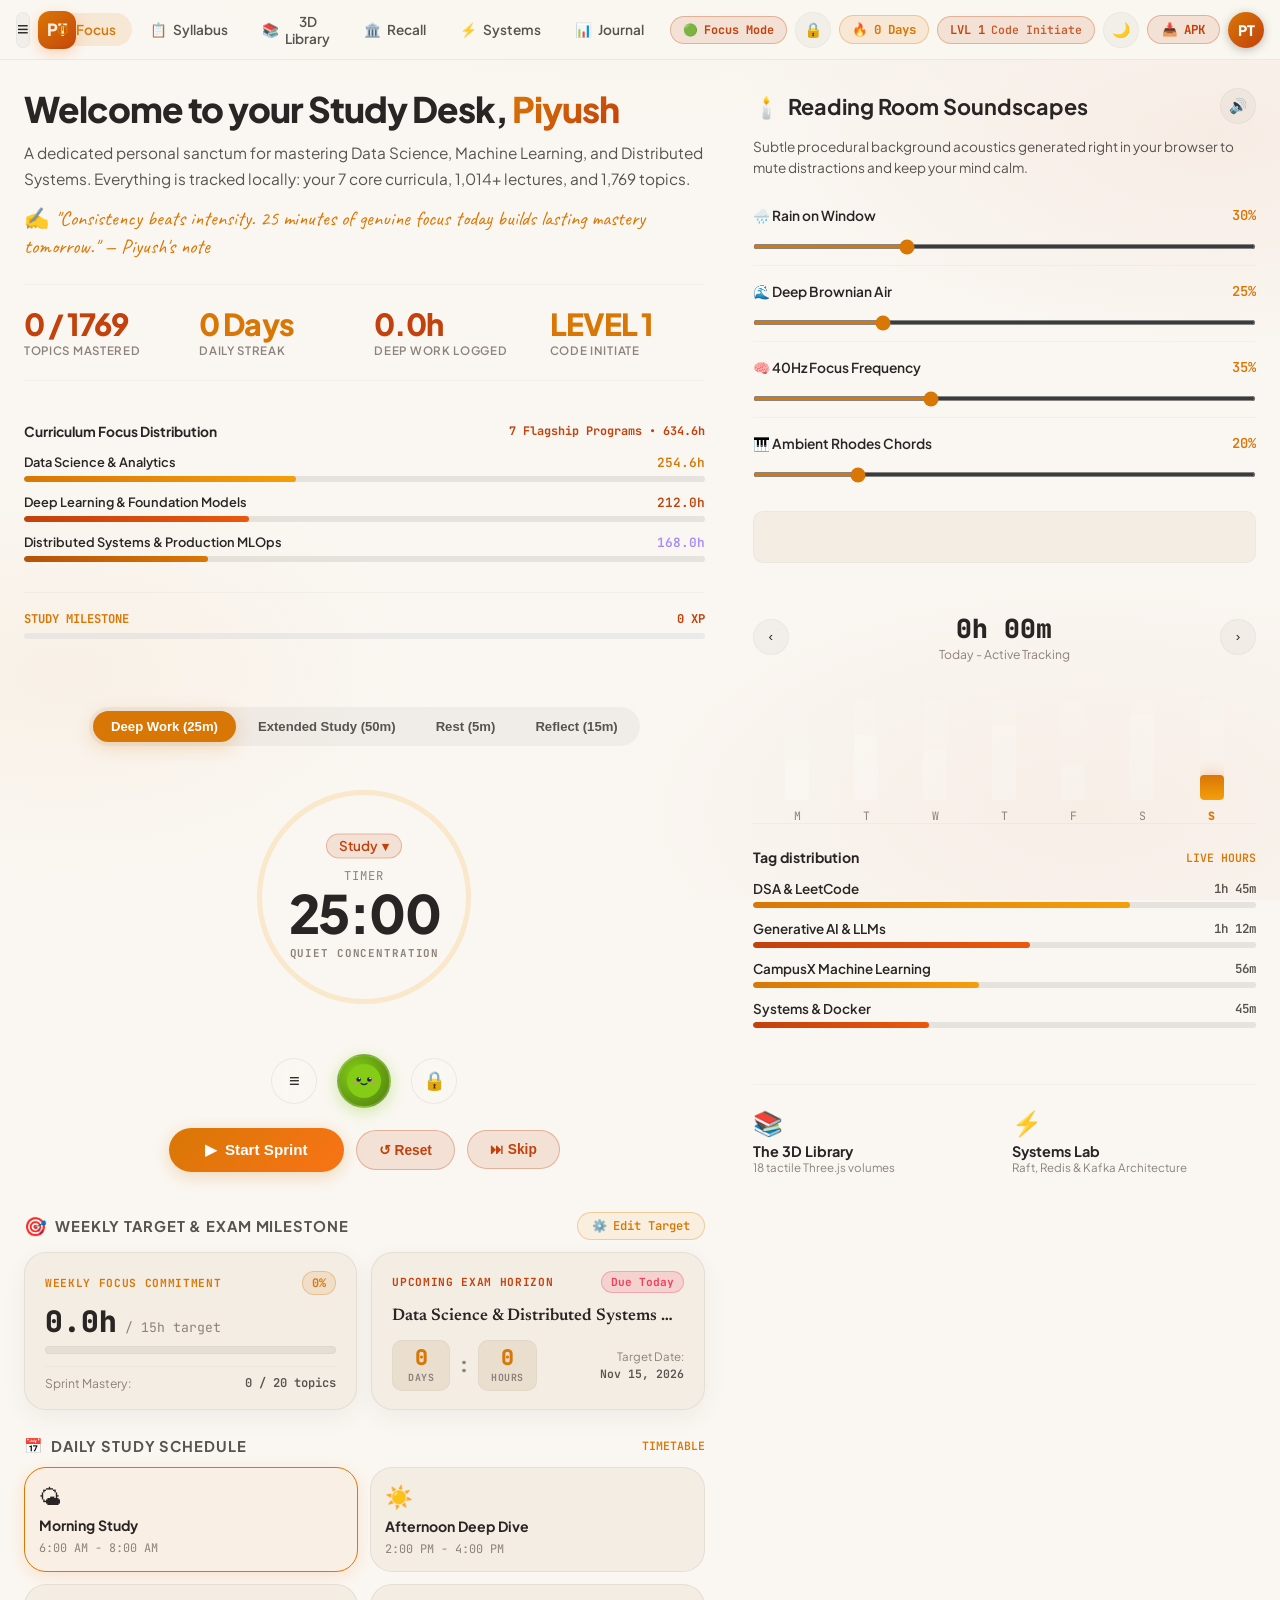
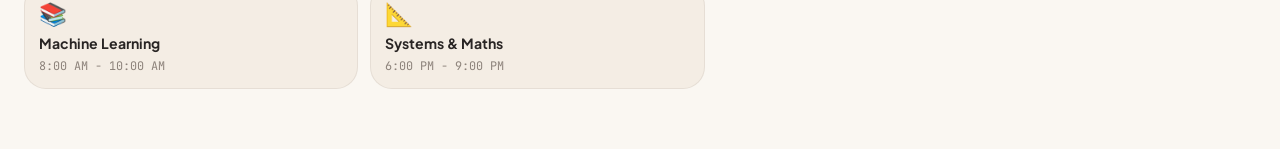
==== commit 2c98ce60: "feat(ux-audit): implement subagent recommendations for zero overlap, daylight contrast, 3D palette &" ====
--- a/index.html
+++ b/index.html
@@ -503,7 +503,7 @@
             <span class="search-icon-pos">🔍</span>
             <input type="text" class="search-input" id="curriculum-search-input" placeholder="Search topics, algorithms, frameworks, math...">
           </div>
-          <div style="display: flex; gap: 6px;">
+          <div style="display: flex; gap: 6px; flex-wrap: wrap;">
             <button class="course-chip filter-chip active" data-filter="all">All Topics</button>
             <button class="course-chip filter-chip" data-filter="pending">Pending</button>
             <button class="course-chip filter-chip" data-filter="completed">Mastered</button>
@@ -621,32 +621,6 @@
           </button>
         </div>
         <div id="memory-palace-3d-canvas"></div>
-
-        <!-- Floating Card Modal for Memory Palace -->
-        <div class="palace-card-modal" id="palace-card-modal">
-          <div class="palace-card-front" id="palace-card-front">
-            <div style="font-size: 0.72rem; font-family: var(--font-mono); font-weight: 700; color: var(--accent-gold);" id="palace-card-category">DISTRIBUTED SYSTEMS</div>
-            <h3 style="font-family: var(--font-serif); font-size: 1.25rem; font-weight: 600; margin: 6px 0 10px;" id="palace-card-title">Concept</h3>
-            <p style="font-size: 0.92rem; color: var(--text-primary); line-height: 1.55;" id="palace-card-question">Question...</p>
-            <button class="btn-pomo-sec" style="margin-top: 14px; width: 100%;" onclick="window.palaceFlipCard()">
-              🔄 Reveal Solution & Invariants
-            </button>
-          </div>
-
-          <div class="palace-card-back" id="palace-card-back" style="display: none;">
-            <div style="font-size: 0.9rem; color: var(--text-secondary); line-height: 1.55; margin-bottom: 12px;" id="palace-card-answer">
-              Answer...
-            </div>
-            <pre style="background: var(--bg-tertiary); padding: 12px; border-radius: 8px; font-family: var(--font-mono); font-size: 0.78rem; overflow-x: auto; margin-bottom: 16px; border: 1px solid var(--surface-border);"><code id="palace-card-code">code</code></pre>
-            
-            <div class="fsrs-rating-buttons">
-              <button class="btn-fsrs again" onclick="window.palaceGradeCard('again')">Again (&lt;10m)</button>
-              <button class="btn-fsrs hard" onclick="window.palaceGradeCard('hard')">Hard (1d)</button>
-              <button class="btn-fsrs good" onclick="window.palaceGradeCard('good')">Good (3d)</button>
-              <button class="btn-fsrs easy" onclick="window.palaceGradeCard('easy')">Easy (7d)</button>
-            </div>
-          </div>
-        </div>
       </div>
     </section>
 
--- a/studypulse.css
+++ b/studypulse.css
@@ -449,6 +449,16 @@
   cursor: pointer;
   font-size: 0.92rem;
   transition: var(--transition-fast);
+  position: relative;
+}
+
+.icon-btn::before {
+  content: '';
+  position: absolute;
+  top: -5px;
+  left: -5px;
+  right: -5px;
+  bottom: -5px;
 }
 
 [data-theme="light"] .icon-btn {
@@ -495,6 +505,15 @@
   align-items: center;
   justify-content: center;
   box-shadow: 0 2px 10px rgba(0, 0, 0, 0.25);
+}
+
+/* Tablet tiering: keep brand title un-truncated between 681px and 1040px */
+@media (max-width: 1040px) {
+  #header-strict-lock-btn,
+  .live-focus-badge,
+  .btn-apk-pill {
+    display: none !important;
+  }
 }
 
 /* Responsive visibility for Header Actions & Brand to prevent ANY overlap on mobile screens */
@@ -844,7 +863,7 @@
 .regain-tag-bar {
   width: 100%;
   height: 6px;
-  background: rgba(148, 163, 184, 0.15);
+  background: rgba(140, 130, 122, 0.18);
   border-radius: var(--radius-full);
   overflow: hidden;
 }
@@ -857,7 +876,7 @@
 
 .regain-tag-fill.orange { background: linear-gradient(90deg, var(--accent-orange), var(--accent-orange-light)); }
 .regain-tag-fill.blue { background: linear-gradient(90deg, var(--accent-blue), var(--accent-blue-light)); }
-.regain-tag-fill.purple { background: linear-gradient(90deg, #818cf8, #a78bfa); }
+.regain-tag-fill.purple { background: linear-gradient(90deg, #b45309, #d97706); }
 
 /* ==========================================================================
    FOCUS CONSOLE (REGAIN CIRCULAR TIMER LAYOUT)
@@ -1052,6 +1071,8 @@
   display: flex;
   align-items: center;
   justify-content: space-between;
+  flex-wrap: wrap;
+  gap: 8px;
   margin-bottom: 12px;
 }
 
@@ -1062,6 +1083,12 @@
   display: flex;
   align-items: center;
   gap: 8px;
+}
+
+@media (max-width: 480px) {
+  .audio-header h3 {
+    font-size: 1.15rem;
+  }
 }
 
 .audio-channels-grid {
@@ -1098,13 +1125,14 @@
   height: 5px;
   border-radius: 9999px;
   cursor: pointer;
-  background: rgba(56, 189, 248, 0.18);
+  background: rgba(217, 119, 6, 0.20);
 }
 
 .audio-fft-canvas {
   width: 100%;
   height: 52px;
-  background: rgba(0, 0, 0, 0.25);
+  background: var(--bg-secondary);
+  border: 1px solid var(--surface-border-subtle);
   border-radius: var(--radius-sm);
   margin-top: 18px;
   display: block;
@@ -2259,7 +2287,7 @@
 .regain-speech-bubble {
   position: absolute;
   bottom: 64px;
-  background: rgba(38, 34, 32, 0.96);
+  background: var(--bg-secondary);
   border: 1px solid var(--accent-orange-border);
   color: var(--text-primary);
   padding: 8px 14px;
@@ -2269,9 +2297,14 @@
   white-space: normal;
   text-align: center;
   pointer-events: none;
-  box-shadow: 0 6px 20px rgba(18, 14, 12, 0.5);
+  box-shadow: 0 6px 20px rgba(60, 45, 30, 0.18);
   animation: popIn 0.25s ease-out forwards;
   z-index: 50;
+}
+
+[data-theme="dark"] .regain-speech-bubble {
+  background: rgba(46, 37, 33, 0.96);
+  box-shadow: 0 6px 20px rgba(18, 14, 12, 0.5);
 }
 
 .regain-speech-bubble::after {
@@ -2507,17 +2540,22 @@
   top: 50px;
   left: 50%;
   transform: translateX(-50%);
-  background: rgba(38, 34, 32, 0.97);
+  background: var(--bg-secondary);
   backdrop-filter: blur(20px);
-  border: 1px solid var(--surface-border);
+  border: 1px solid var(--surface-border-active);
   border-radius: var(--radius-lg);
   padding: 8px;
   min-width: 240px;
-  box-shadow: 0 10px 30px rgba(18, 14, 12, 0.6);
+  box-shadow: 0 12px 36px rgba(60, 45, 30, 0.16);
   z-index: 100;
   display: none;
   flex-direction: column;
   gap: 4px;
+}
+
+[data-theme="dark"] .regain-tag-popover {
+  background: rgba(46, 37, 33, 0.97);
+  box-shadow: 0 12px 36px rgba(18, 14, 12, 0.6);
 }
 
 .regain-tag-option {
@@ -2557,6 +2595,8 @@
   display: flex;
   justify-content: space-between;
   align-items: center;
+  flex-wrap: wrap;
+  gap: 10px;
   margin-bottom: 12px;
 }
 
@@ -2845,6 +2885,15 @@
   display: grid;
   grid-template-columns: 1fr 1fr;
   gap: 14px;
+}
+
+@media (max-width: 600px) {
+  .milestone-form-grid {
+    grid-template-columns: 1fr;
+  }
+  .milestone-field.full-width {
+    grid-column: span 1;
+  }
 }
 
 .milestone-field.full-width {
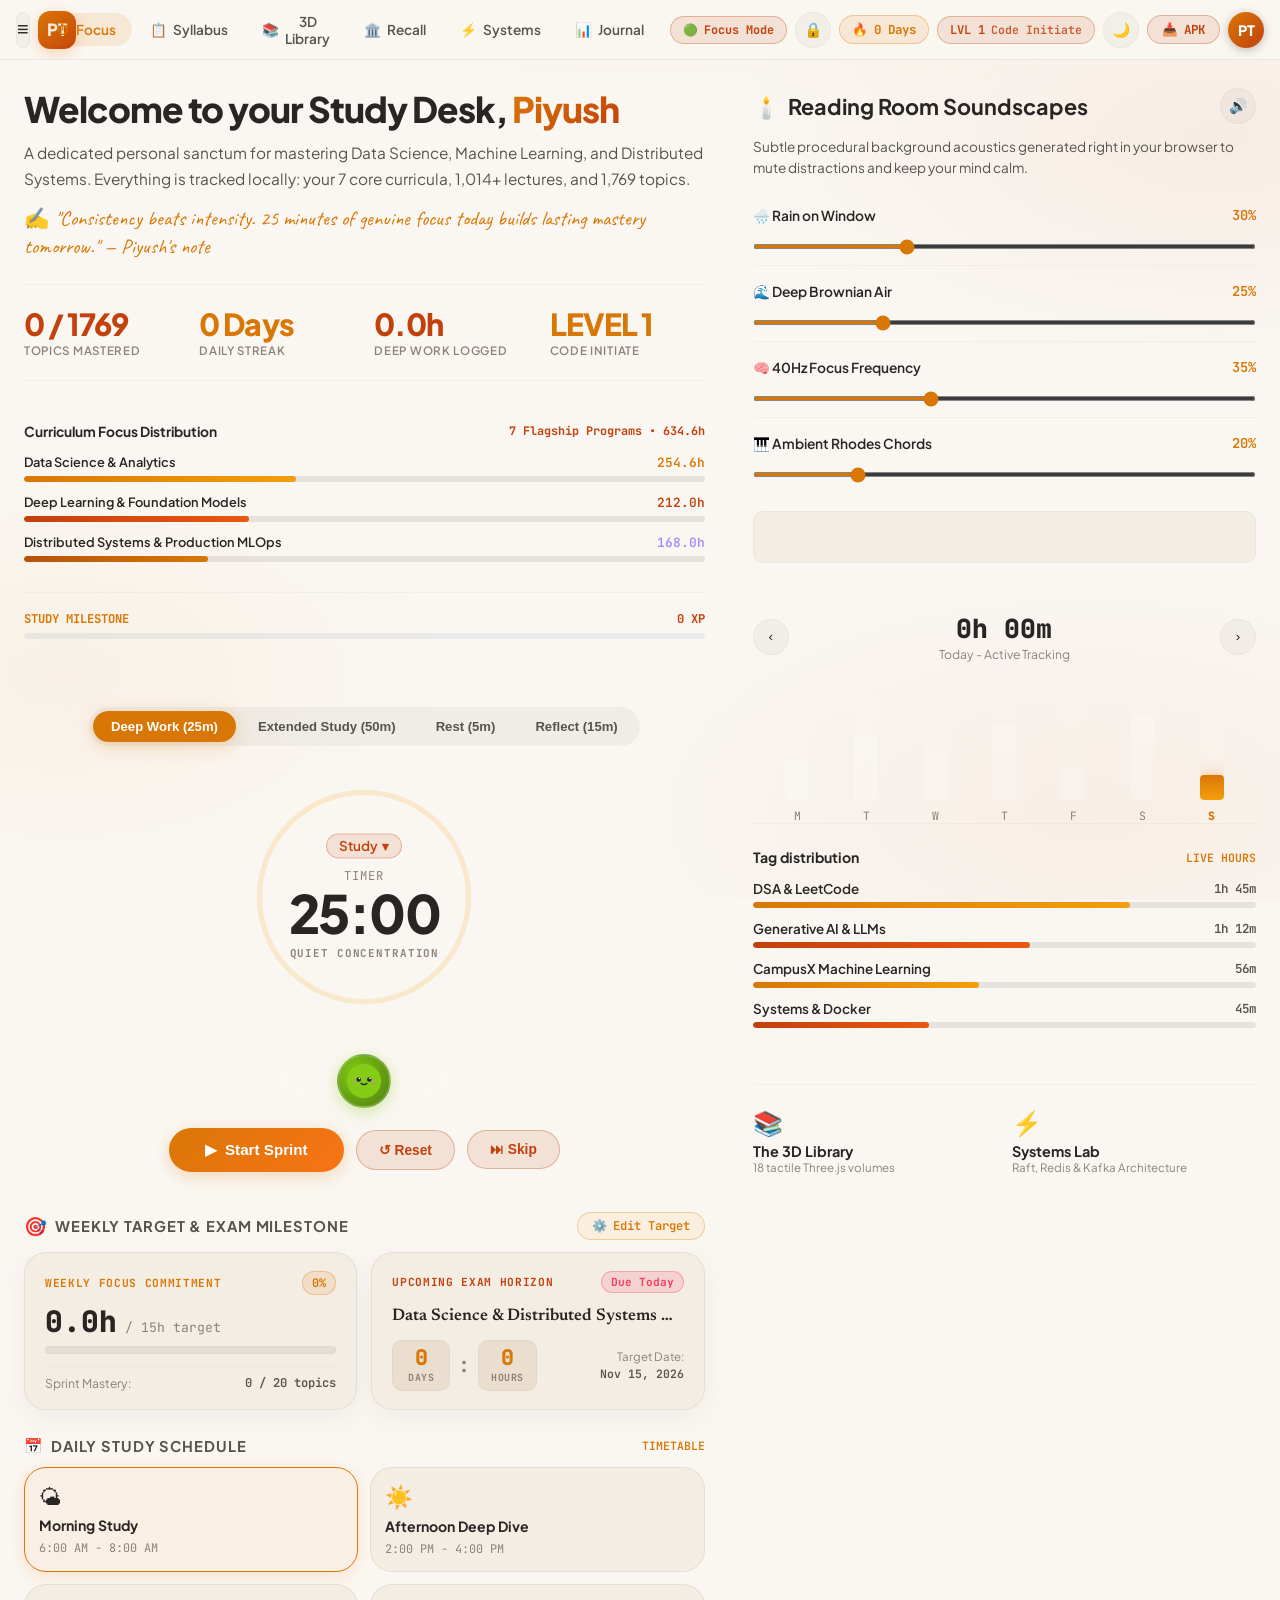
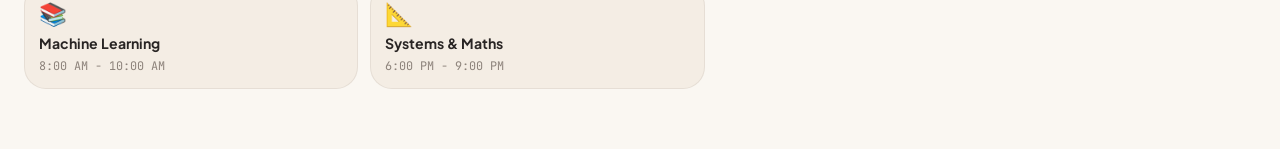
==== commit 35382b72: "fix(theme): restore text visibility on 3D bookshelf click and render crisp journal heatmap blocks in" ====
--- a/index.html
+++ b/index.html
@@ -668,25 +668,57 @@
     <!-- VIEW 6: STUDY JOURNAL & ACTIVITY RECORD -->
     <section class="view-panel" id="view-analytics">
       <div class="analytics-panel">
+        <!-- Journal Summary Metric Blocks -->
+        <div class="journal-stats-grid">
+          <div class="journal-stat-card">
+            <div class="journal-stat-icon">📅</div>
+            <div class="journal-stat-content">
+              <div class="journal-stat-val" id="journal-active-days">0 Days</div>
+              <div class="journal-stat-lbl">Active Study Days</div>
+            </div>
+          </div>
+          <div class="journal-stat-card">
+            <div class="journal-stat-icon">⏱️</div>
+            <div class="journal-stat-content">
+              <div class="journal-stat-val" id="journal-total-focus">0.0h</div>
+              <div class="journal-stat-lbl">Total Deep Focus</div>
+            </div>
+          </div>
+          <div class="journal-stat-card">
+            <div class="journal-stat-icon">📚</div>
+            <div class="journal-stat-content">
+              <div class="journal-stat-val" id="journal-mastered-topics">0 / 1769</div>
+              <div class="journal-stat-lbl">Mastered Topics</div>
+            </div>
+          </div>
+          <div class="journal-stat-card">
+            <div class="journal-stat-icon">🔥</div>
+            <div class="journal-stat-content">
+              <div class="journal-stat-val" id="journal-current-streak">0 Days</div>
+              <div class="journal-stat-lbl">Daily Streak</div>
+            </div>
+          </div>
+        </div>
+
         <div class="heatmap-card">
           <div style="display: flex; justify-content: space-between; align-items: center; margin-bottom: 18px; flex-wrap: wrap; gap: 10px;">
             <div>
               <h3 style="font-family: var(--font-serif); font-size: 1.35rem; font-weight: 600;">Annual Study Journal</h3>
               <p style="font-size: 0.84rem; color: var(--text-secondary);">A real chronological 365-day heatmap of deep work sessions and mastered topics</p>
             </div>
-            <div style="display: flex; gap: 5px; align-items: center; font-size: 0.72rem; color: var(--text-muted); font-family: var(--font-mono);">
+            <div style="display: flex; gap: 6px; align-items: center; font-size: 0.72rem; color: var(--text-muted); font-family: var(--font-mono);">
               <span>Less</span>
-              <span style="width: 10px; height: 10px; background: rgba(245, 235, 224, 0.08); border-radius: 2px;"></span>
-              <span style="width: 10px; height: 10px; background: rgba(245, 158, 11, 0.4); border-radius: 2px;"></span>
-              <span style="width: 10px; height: 10px; background: #10b981; border-radius: 2px;"></span>
-              <span style="width: 10px; height: 10px; background: #ea580c; border-radius: 2px;"></span>
-              <span style="width: 10px; height: 10px; background: #f59e0b; border-radius: 2px;"></span>
+              <span class="legend-cell level-0"></span>
+              <span class="legend-cell level-1"></span>
+              <span class="legend-cell level-2"></span>
+              <span class="legend-cell level-3"></span>
+              <span class="legend-cell level-4"></span>
               <span>More</span>
             </div>
           </div>
 
           <div class="heatmap-scroll-container">
-            <svg class="heatmap-grid-svg" id="heatmap-grid-svg" viewBox="0 0 760 110"></svg>
+            <svg class="heatmap-grid-svg" id="heatmap-grid-svg" viewBox="0 0 760 130"></svg>
           </div>
         </div>
 
--- a/studypulse.css
+++ b/studypulse.css
@@ -1089,6 +1089,16 @@
   .audio-header h3 {
     font-size: 1.15rem;
   }
+  .pomo-mode-selector {
+    border-radius: var(--radius-md);
+    padding: 6px;
+    gap: 6px;
+  }
+  .pomo-tab {
+    padding: 8px 14px;
+    font-size: 0.80rem;
+    border-radius: var(--radius-sm);
+  }
 }
 
 .audio-channels-grid {
@@ -1388,14 +1398,20 @@
   border: none;
   color: var(--text-muted);
   cursor: pointer;
-  font-size: 0.95rem;
-  padding: 4px 6px;
-  border-radius: 6px;
+  font-size: 1.05rem;
+  padding: 8px 10px;
+  min-width: 40px;
+  min-height: 40px;
+  display: inline-flex;
+  align-items: center;
+  justify-content: center;
+  border-radius: var(--radius-sm);
   transition: var(--transition-fast);
 }
 
 .btn-topic-note:hover {
-  color: var(--accent-blue);
+  color: var(--accent-orange);
+  background: var(--accent-orange-soft);
 }
 
 /* ==========================================================================
@@ -1618,13 +1634,13 @@
   color: var(--text-primary);
   pointer-events: none;
   box-shadow: 0 4px 14px rgba(60, 45, 30, 0.15);
+  white-space: nowrap;
 }
 
 [data-theme="dark"] .bookshelf-tooltip-chip {
   background: rgba(46, 37, 33, 0.94);
   color: #faf7f2;
   box-shadow: 0 4px 14px rgba(18, 14, 12, 0.5);
-}  white-space: nowrap;
 }
 
 .dossier-inner {
@@ -1664,9 +1680,13 @@
   font-family: var(--font-sans);
   font-size: 1.35rem;
   font-weight: 700;
-  color: #fff;
+  color: var(--text-primary);
   line-height: 1.25;
   margin-bottom: 4px;
+}
+
+[data-theme="dark"] .dossier-title {
+  color: #faf7f2;
 }
 
 .dossier-track {
@@ -1675,6 +1695,7 @@
   color: var(--accent-blue);
   text-transform: uppercase;
   letter-spacing: 0.05em;
+  font-weight: 700;
 }
 
 .dossier-subtitle {
@@ -1685,8 +1706,8 @@
 }
 
 .dossier-curriculum-badge {
-  background: rgba(255, 255, 255, 0.05);
-  border: 1px solid var(--surface-border-subtle);
+  background: var(--bg-secondary);
+  border: 1px solid var(--surface-border);
   border-radius: var(--radius-sm);
   padding: 8px 12px;
   font-size: 0.78rem;
@@ -1699,7 +1720,8 @@
 
 .dossier-section-title {
   font-family: var(--font-mono);
-  font-size: 0.68rem;
+  font-size: 0.70rem;
+  font-weight: 700;
   color: var(--text-muted);
   letter-spacing: 0.06em;
   margin-bottom: 0.5rem;
@@ -1712,6 +1734,10 @@
   gap: 6px;
   margin-bottom: 1rem;
   font-size: 0.84rem;
+  color: var(--text-primary);
+}
+
+[data-theme="dark"] .dossier-concepts {
   color: #e2e8f0;
 }
 
@@ -1719,20 +1745,34 @@
   display: flex;
   align-items: flex-start;
   gap: 8px;
+  line-height: 1.45;
+}
+
+.dossier-concepts .bullet {
+  color: var(--accent-orange);
+  font-size: 0.78rem;
+  flex-shrink: 0;
+  margin-top: 1px;
 }
 
 .dossier-formula-box {
-  background: rgba(28, 25, 23, 0.6);
-  border: 1px solid var(--surface-border-subtle);
+  background: var(--bg-secondary);
+  border: 1px solid var(--surface-border);
   border-radius: var(--radius-sm);
   padding: 10px 14px;
   margin-bottom: 1.2rem;
 }
 
+[data-theme="dark"] .dossier-formula-box {
+  background: rgba(38, 30, 26, 0.7);
+  border: 1px solid var(--surface-border-subtle);
+}
+
 .formula-label {
   font-family: var(--font-mono);
   font-size: 0.65rem;
   color: var(--accent-orange);
+  font-weight: 700;
   margin-bottom: 3px;
 }
 
@@ -1740,6 +1780,7 @@
   font-family: var(--font-mono);
   font-size: 0.76rem;
   color: var(--accent-blue);
+  font-weight: 600;
   display: block;
   word-break: break-all;
 }
@@ -1747,13 +1788,13 @@
 .dossier-meta-row {
   font-family: var(--font-mono);
   font-size: 0.72rem;
-  color: var(--text-muted);
+  color: var(--text-secondary);
   margin-bottom: 1.35rem;
 }
 
 .dossier-meta-row .val {
   color: var(--accent-orange);
-  font-weight: 600;
+  font-weight: 700;
 }
 
 .dossier-actions {
@@ -1785,9 +1826,14 @@
 }
 
 .btn-dossier.close-btn {
-  background: transparent;
-  color: var(--text-muted);
-  border: 1px solid var(--surface-border-subtle);
+  background: var(--bg-secondary);
+  color: var(--text-primary);
+  border: 1px solid var(--surface-border);
+}
+
+.btn-dossier.close-btn:hover {
+  background: var(--surface-border-active);
+  color: var(--accent-orange);
 }
 
 .dossier-overlay-modal {
@@ -1965,7 +2011,9 @@
 
 .btn-chaos-action.surge { border-color: rgba(244, 63, 94, 0.35); }
 .btn-chaos-action.kill { border-color: var(--accent-orange-border); color: var(--accent-orange); }
-.btn-chaos-action.heal { border-color: rgba(52, 211, 153, 0.35); color: #34d399; }
+.btn-chaos-action.surge { border-color: rgba(244, 63, 94, 0.35); }
+.btn-chaos-action.kill { border-color: var(--accent-orange-border); color: var(--accent-orange); }
+.btn-chaos-action.heal { border-color: var(--accent-sage-soft); color: var(--accent-sage); }
 
 .chaos-console-logs {
   background: var(--bg-tertiary);
@@ -1987,43 +2035,172 @@
 }
 
 /* ==========================================================================
-   VIEW 6: ANNUAL ACTIVITY HEATMAP & JOURNAL — UNBOXED
+   VIEW 6: ANNUAL ACTIVITY HEATMAP & JOURNAL — BLOCKS & CARDS
    ========================================================================== */
 .analytics-panel {
   display: flex;
   flex-direction: column;
-  gap: 32px;
+  gap: 24px;
+}
+
+/* Journal Summary Stat Cards */
+.journal-stats-grid {
+  display: grid;
+  grid-template-columns: repeat(auto-fit, minmax(150px, 1fr));
+  gap: 14px;
+  margin-bottom: 8px;
+}
+
+.journal-stat-card {
+  background: var(--bg-secondary);
+  border: 1px solid var(--surface-border);
+  border-radius: var(--radius-md);
+  padding: 16px;
+  display: flex;
+  align-items: center;
+  gap: 14px;
+  box-shadow: 0 4px 16px rgba(60, 45, 30, 0.05);
+  transition: var(--transition-fast);
+}
+
+[data-theme="dark"] .journal-stat-card {
+  background: var(--bg-secondary);
+  box-shadow: 0 4px 16px rgba(18, 14, 12, 0.4);
+}
+
+.journal-stat-icon {
+  font-size: 1.65rem;
+  line-height: 1;
+  flex-shrink: 0;
+}
+
+.journal-stat-content {
+  min-width: 0;
+}
+
+.journal-stat-val {
+  font-family: var(--font-sans);
+  font-size: 1.22rem;
+  font-weight: 700;
+  color: var(--accent-orange);
+  letter-spacing: -0.02em;
+  line-height: 1.2;
+}
+
+.journal-stat-lbl {
+  font-family: var(--font-mono);
+  font-size: 0.68rem;
+  font-weight: 600;
+  color: var(--text-muted);
+  text-transform: uppercase;
+  letter-spacing: 0.05em;
+  margin-top: 3px;
 }
 
 .heatmap-card {
-  background: transparent;
-  border: none;
-  border-radius: 0;
-  padding: 0 0 28px 0;
-  border-bottom: 1px solid var(--surface-border-subtle);
-  box-shadow: none;
+  background: var(--bg-secondary);
+  border: 1px solid var(--surface-border);
+  border-radius: var(--radius-lg);
+  padding: 20px 22px;
+  box-shadow: 0 4px 20px rgba(60, 45, 30, 0.05);
+}
+
+[data-theme="dark"] .heatmap-card {
+  background: var(--bg-secondary);
+  box-shadow: 0 4px 20px rgba(18, 14, 12, 0.4);
 }
 
 .heatmap-scroll-container {
   overflow-x: auto;
-  padding-bottom: 12px;
+  padding-bottom: 8px;
+  -webkit-overflow-scrolling: touch;
 }
 
 .heatmap-grid-svg {
-  min-width: 720px;
-  height: 140px;
-}
-
+  min-width: 740px;
+  height: 132px;
+  display: block;
+}
+
+/* Heatmap Block Cells — Clear visibility in both Light and Dark modes */
 .heatmap-cell {
   rx: 3px;
   ry: 3px;
-  transition: fill 0.2s ease;
+  transition: all 0.18s ease;
+  cursor: pointer;
+}
+
+/* Light Mode Cell Palette (Warm Paper & Amber/Sage/Terracotta) */
+.heatmap-cell.level-0 {
+  fill: #e5ddd0;
+  stroke: rgba(68, 54, 42, 0.10);
+  stroke-width: 0.5px;
+}
+.heatmap-cell.level-1 {
+  fill: rgba(217, 119, 6, 0.42);
+  stroke: rgba(217, 119, 6, 0.25);
+  stroke-width: 0.5px;
+}
+.heatmap-cell.level-2 {
+  fill: #059669;
+}
+.heatmap-cell.level-3 {
+  fill: #c2410c;
+}
+.heatmap-cell.level-4 {
+  fill: #d97706;
+}
+
+/* Dark Mode Cell Palette */
+[data-theme="dark"] .heatmap-cell.level-0 {
+  fill: rgba(245, 235, 224, 0.08);
+  stroke: rgba(245, 235, 224, 0.04);
+  stroke-width: 0.5px;
+}
+[data-theme="dark"] .heatmap-cell.level-1 {
+  fill: rgba(245, 158, 11, 0.40);
+  stroke: rgba(245, 158, 11, 0.20);
+  stroke-width: 0.5px;
+}
+[data-theme="dark"] .heatmap-cell.level-2 {
+  fill: #10b981;
+}
+[data-theme="dark"] .heatmap-cell.level-3 {
+  fill: #ea580c;
+}
+[data-theme="dark"] .heatmap-cell.level-4 {
+  fill: #f59e0b;
 }
 
 .heatmap-cell:hover {
-  stroke: var(--accent-orange);
-  stroke-width: 1.5;
-}
+  stroke: var(--accent-orange) !important;
+  stroke-width: 1.5px !important;
+  filter: brightness(1.12);
+}
+
+/* Heatmap Legend Cells */
+.legend-cell {
+  width: 11px;
+  height: 11px;
+  border-radius: 3px;
+  display: inline-block;
+  border: 0.5px solid rgba(68, 54, 42, 0.10);
+}
+
+.legend-cell.level-0 { background: #e5ddd0; }
+.legend-cell.level-1 { background: rgba(217, 119, 6, 0.42); }
+.legend-cell.level-2 { background: #059669; }
+.legend-cell.level-3 { background: #c2410c; }
+.legend-cell.level-4 { background: #d97706; }
+
+[data-theme="dark"] .legend-cell {
+  border-color: rgba(245, 235, 224, 0.06);
+}
+[data-theme="dark"] .legend-cell.level-0 { background: rgba(245, 235, 224, 0.08); }
+[data-theme="dark"] .legend-cell.level-1 { background: rgba(245, 158, 11, 0.40); }
+[data-theme="dark"] .legend-cell.level-2 { background: #10b981; }
+[data-theme="dark"] .legend-cell.level-3 { background: #ea580c; }
+[data-theme="dark"] .legend-cell.level-4 { background: #f59e0b; }
 
 /* Notes Modal */
 .notes-modal-overlay {
@@ -2119,6 +2296,8 @@
   display: flex;
   justify-content: space-between;
   align-items: center;
+  flex-wrap: wrap;
+  gap: 8px;
   margin-bottom: 14px;
 }
 
@@ -2894,6 +3073,11 @@
   .milestone-field.full-width {
     grid-column: span 1;
   }
+  .notes-card {
+    max-height: 88vh;
+    overflow-y: auto;
+    padding: 20px 16px;
+  }
 }
 
 .milestone-field.full-width {
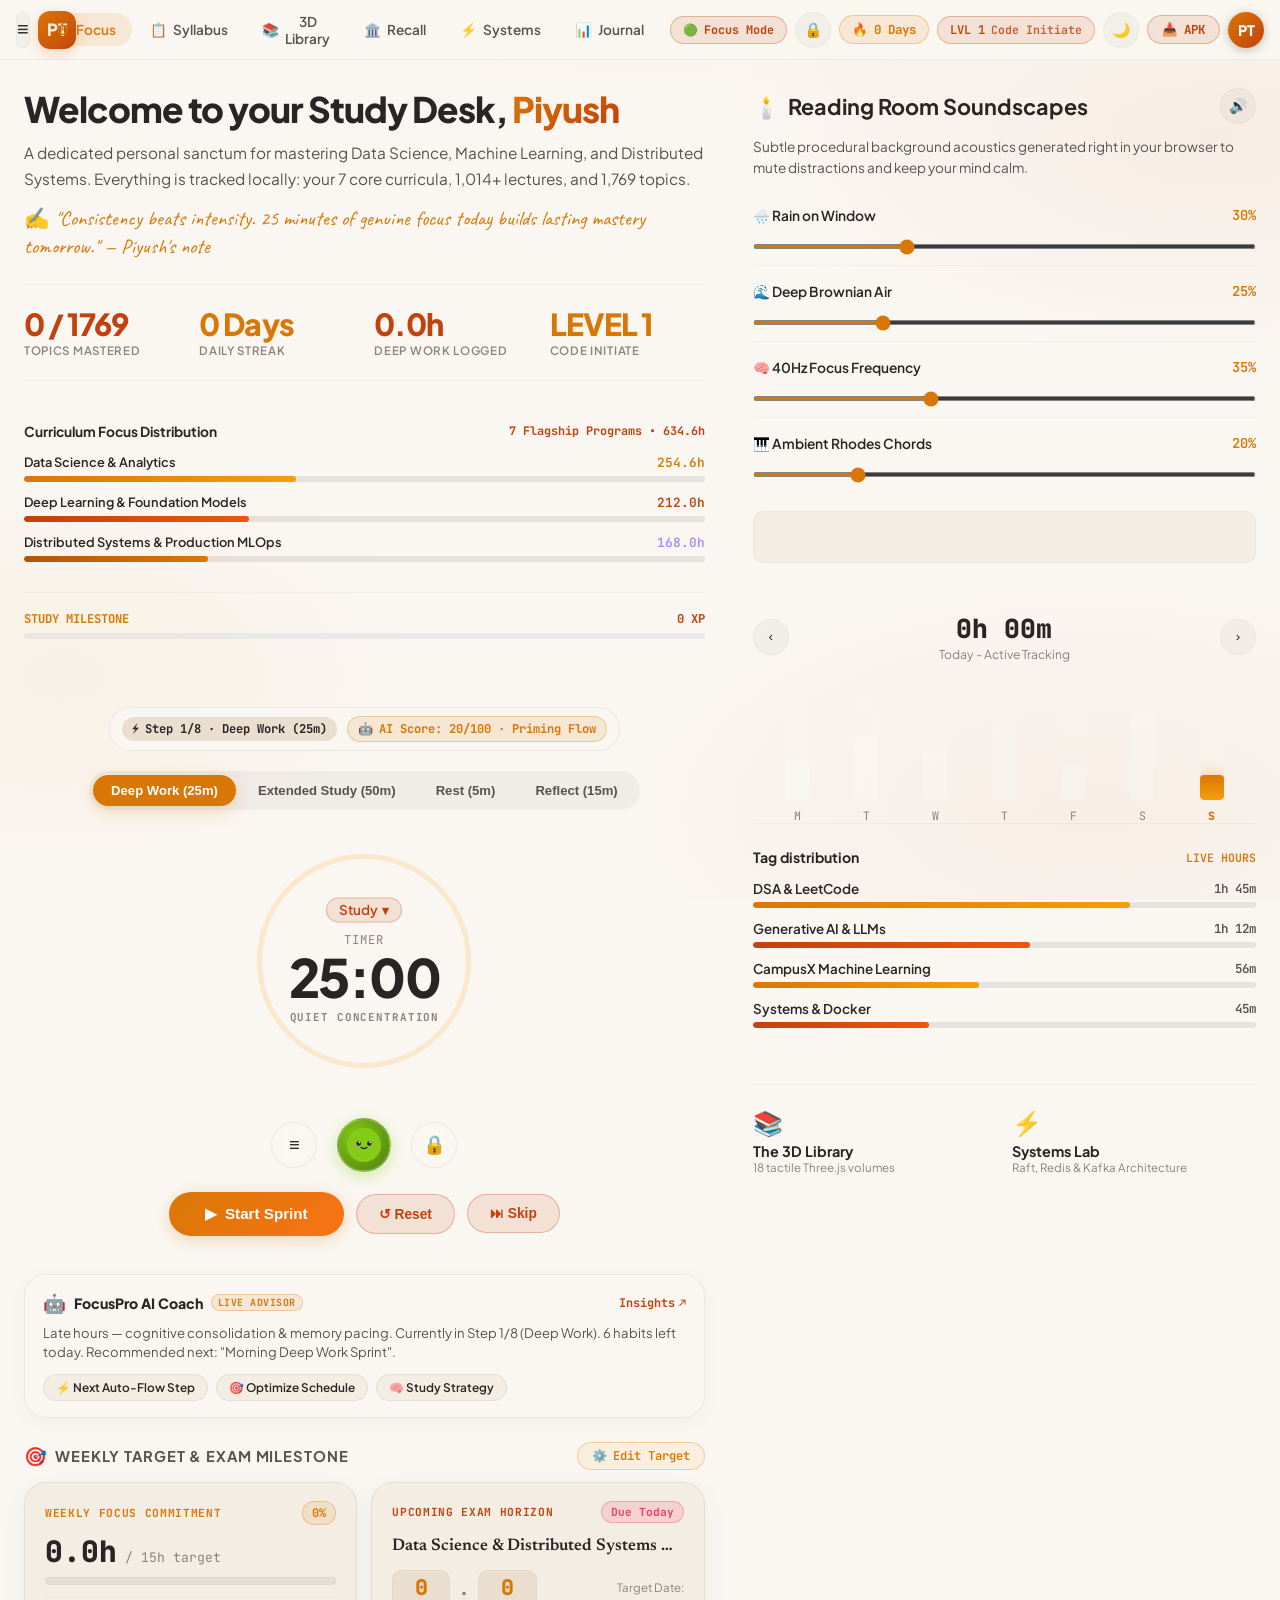
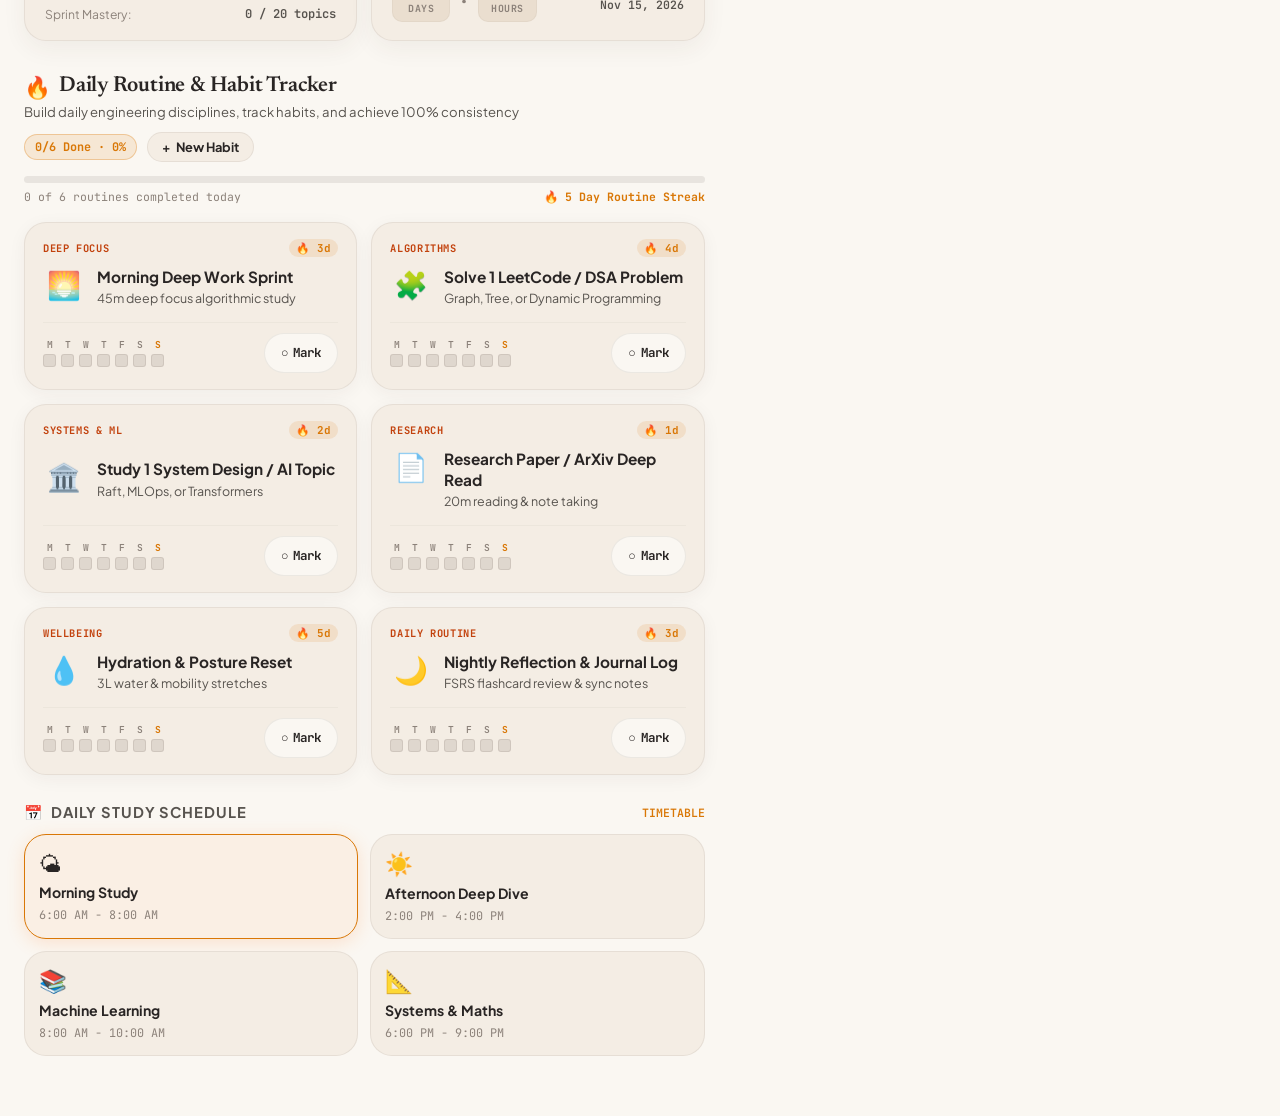
==== commit 3219f0f1: "feat(integration): integrate Focus Pro AI auto-flow & Habit Tracker daily routine into StudyPulse" ====
--- a/index.html
+++ b/index.html
@@ -177,8 +177,18 @@
             </div>
           </div>
 
-          <!-- Focus Sprints & Reading Timer (Regain Signature Architecture) -->
+          <!-- Focus Sprints & Reading Timer (Regain Signature Architecture & FocusPro AI Integration) -->
           <div class="focus-card" style="margin-top: 24px;">
+            <!-- FocusPro AI Productivity & Auto-Flow Bar -->
+            <div class="focuspro-status-bar">
+              <div class="focuspro-cycle-pill" id="focuspro-cycle-indicator" onclick="window.advanceAutoFlowStep()" title="FocusPro AI 8-Step Auto-Flow Cycle (Click for Next Step)">
+                <span class="focuspro-ai-spark">⚡</span> <span id="focuspro-step-text">Step 1/8 · Deep Work (25m)</span>
+              </div>
+              <div class="focuspro-score-pill" id="focuspro-score-badge" onclick="window.openFocusProAIModal()" title="AI Productivity Score — Click for Insights">
+                <span class="focuspro-ai-icon">🤖</span> <span id="focuspro-score-text">AI Score: 88/100 · Flow</span>
+              </div>
+            </div>
+
             <div class="pomo-mode-selector">
               <button class="pomo-tab active" data-mode="pomo" onclick="window.setTimerMode('pomo')">Deep Work (25m)</button>
               <button class="pomo-tab" data-mode="deep" onclick="window.setTimerMode('deep')">Extended Study (50m)</button>
@@ -251,6 +261,28 @@
               <button class="btn-pomo-sec" onclick="window.skipTimer()">
                 <span>⏭</span> <span>Skip</span>
               </button>
+            </div>
+
+            <!-- FocusPro AI Advisor Card -->
+            <div class="focuspro-advisor-card" id="focuspro-advisor-card">
+              <div class="focuspro-advisor-header">
+                <div class="focuspro-advisor-title">
+                  <span class="advisor-robot-icon">🤖</span>
+                  <span class="advisor-title-text">FocusPro AI Coach</span>
+                  <span class="advisor-live-tag">LIVE ADVISOR</span>
+                </div>
+                <button class="btn-advisor-action" onclick="window.openFocusProAIModal()" title="Open FocusPro AI Advisor">
+                  <span>Insights</span> <span>↗</span>
+                </button>
+              </div>
+              <div class="focuspro-advisor-body" id="focuspro-advice-text">
+                Analyzing your cognitive rhythm... High morning neuroplasticity detected. Recommended: start with 25m core algorithm derivation.
+              </div>
+              <div class="focuspro-advisor-pills">
+                <button class="advisor-pill" onclick="window.advanceAutoFlowStep()">⚡ Next Auto-Flow Step</button>
+                <button class="advisor-pill" onclick="window.openFocusProAIModal('schedule')">🎯 Optimize Schedule</button>
+                <button class="advisor-pill" onclick="window.openFocusProAIModal('strategy')">🧠 Study Strategy</button>
+              </div>
             </div>
           </div>
 
@@ -319,6 +351,43 @@
                   </div>
                 </div>
               </div>
+            </div>
+          </div>
+
+          <!-- =========================================================================
+               HABIT TRACKER: DAILY ROUTINE & GOALS (Play Store Integration)
+               ========================================================================= -->
+          <div class="habits-widget-section" id="habits-widget-section">
+            <div class="habits-header-row">
+              <div>
+                <div class="habits-title-group">
+                  <span class="habits-title-icon">🔥</span>
+                  <span class="habits-title-text">Daily Routine & Habit Tracker</span>
+                </div>
+                <p class="habits-subtitle">Build daily engineering disciplines, track habits, and achieve 100% consistency</p>
+              </div>
+              <div class="habits-header-actions">
+                <span class="habits-progress-pill" id="habits-routine-pill">0/6 Done · 0%</span>
+                <button class="btn-add-habit" onclick="window.openAddHabitModal()" title="Add Custom Habit">
+                  <span>+</span> <span>New Habit</span>
+                </button>
+              </div>
+            </div>
+
+            <!-- Today's Routine Completion Progress Bar -->
+            <div class="habits-progress-wrap">
+              <div class="habits-progress-track">
+                <div class="habits-progress-fill" id="habits-progress-fill" style="width: 0%;"></div>
+              </div>
+              <div class="habits-progress-labels">
+                <span id="habits-progress-label-text">0 of 6 routines completed today</span>
+                <span id="habits-streak-label" style="color: var(--accent-orange); font-weight: 700;">🔥 Daily Momentum</span>
+              </div>
+            </div>
+
+            <!-- Interactive Habit Cards Grid -->
+            <div class="habits-grid" id="habits-grid">
+              <!-- Dynamically populated by renderHabitsGrid() -->
             </div>
           </div>
 
@@ -764,6 +833,12 @@
         <button class="drawer-item active" onclick="window.switchView('dashboard'); window.toggleRegainDrawer(false);">
           <span>⏱</span> <span>Focus Console</span>
         </button>
+        <button class="drawer-item" onclick="window.jumpToHabitsSection(); window.toggleRegainDrawer(false);">
+          <span>🔥</span> <span>Daily Routine & Habits</span>
+        </button>
+        <button class="drawer-item" onclick="window.openFocusProAIModal(); window.toggleRegainDrawer(false);">
+          <span>🤖</span> <span>FocusPro AI Advisor</span>
+        </button>
         <button class="drawer-item" onclick="window.switchView('curriculum'); window.toggleRegainDrawer(false);">
           <span>📋</span> <span>7 Master Curricula</span>
         </button>
@@ -843,6 +918,151 @@
       <div class="notes-footer" style="margin-top: 24px;">
         <button class="btn-pomo-sec" onclick="window.closeMilestoneModal()">Cancel</button>
         <button class="btn-pomo-main" style="padding: 9px 24px; font-size: 0.88rem;" onclick="window.saveMilestoneGoal()">Save Targets</button>
+      </div>
+    </div>
+  </div>
+
+  <!-- Add New Habit Modal (Habit Tracker: Daily Routine) -->
+  <div class="notes-modal-overlay" id="add-habit-modal-overlay">
+    <div class="notes-card habit-modal-card">
+      <div style="display: flex; justify-content: space-between; align-items: center; margin-bottom: 12px;">
+        <div>
+          <div style="font-size: 0.72rem; font-family: var(--font-mono); font-weight: 700; color: var(--accent-orange); letter-spacing: 0.08em; text-transform: uppercase;">
+            DAILY ROUTINE ARCHITECTURE
+          </div>
+          <h3 style="font-family: var(--font-serif); font-size: 1.3rem; font-weight: 700; margin: 2px 0 0 0; color: var(--text-primary);">
+            Add New Habit & Routine
+          </h3>
+        </div>
+        <button class="icon-btn" onclick="window.closeAddHabitModal()">✕</button>
+      </div>
+
+      <div class="habit-form-grid">
+        <div class="habit-field full-width">
+          <label for="habit-input-title" class="milestone-label">Habit Name / Routine</label>
+          <input type="text" id="habit-input-title" class="milestone-form-input" placeholder="e.g., Solve 2 LeetCode Graph Problems">
+        </div>
+
+        <div class="habit-field">
+          <label for="habit-input-category" class="milestone-label">Category</label>
+          <select id="habit-input-category" class="milestone-form-input" style="cursor: pointer;">
+            <option value="ALGORITHMS">💻 Algorithms & DSA</option>
+            <option value="DEEP FOCUS">🌅 Deep Focus Sprints</option>
+            <option value="SYSTEMS & ML">🧠 Systems & ML</option>
+            <option value="RESEARCH">📖 Research & Docs</option>
+            <option value="WELLBEING">💧 Health & Focus</option>
+            <option value="DAILY ROUTINE">🌙 Daily Routine</option>
+          </select>
+        </div>
+
+        <div class="habit-field">
+          <label for="habit-input-target" class="milestone-label">Daily Target Description</label>
+          <input type="text" id="habit-input-target" class="milestone-form-input" placeholder="e.g., 45 mins or 1 concept">
+        </div>
+
+        <div class="habit-field full-width">
+          <label class="milestone-label">Choose Habit Icon</label>
+          <div class="habit-icon-selector">
+            <button type="button" class="btn-icon-opt active" data-icon="🌅" onclick="window.selectHabitIcon('🌅')">🌅</button>
+            <button type="button" class="btn-icon-opt" data-icon="💻" onclick="window.selectHabitIcon('💻')">💻</button>
+            <button type="button" class="btn-icon-opt" data-icon="🧠" onclick="window.selectHabitIcon('🧠')">🧠</button>
+            <button type="button" class="btn-icon-opt" data-icon="📖" onclick="window.selectHabitIcon('📖')">📖</button>
+            <button type="button" class="btn-icon-opt" data-icon="⚡" onclick="window.selectHabitIcon('⚡')">⚡</button>
+            <button type="button" class="btn-icon-opt" data-icon="💧" onclick="window.selectHabitIcon('💧')">💧</button>
+            <button type="button" class="btn-icon-opt" data-icon="🌙" onclick="window.selectHabitIcon('🌙')">🌙</button>
+            <button type="button" class="btn-icon-opt" data-icon="🎯" onclick="window.selectHabitIcon('🎯')">🎯</button>
+          </div>
+        </div>
+      </div>
+
+      <div class="notes-footer" style="margin-top: 20px;">
+        <button class="btn-pomo-sec" onclick="window.closeAddHabitModal()">Cancel</button>
+        <button class="btn-pomo-main" style="padding: 10px 24px; font-size: 0.88rem;" onclick="window.saveNewHabit()">
+          <span>✓</span> <span>Save Habit</span>
+        </button>
+      </div>
+    </div>
+  </div>
+
+  <!-- FocusPro AI Advisor & Productivity Intelligence Modal -->
+  <div class="notes-modal-overlay" id="focuspro-ai-modal-overlay">
+    <div class="notes-card focuspro-ai-modal-card">
+      <div style="display: flex; justify-content: space-between; align-items: center; margin-bottom: 14px;">
+        <div style="display: flex; align-items: center; gap: 10px;">
+          <span style="font-size: 1.5rem;">🤖</span>
+          <div>
+            <div style="font-size: 0.70rem; font-family: var(--font-mono); font-weight: 700; color: var(--accent-orange); letter-spacing: 0.08em; text-transform: uppercase;">
+              PRODUCTIVITY INTELLIGENCE
+            </div>
+            <h3 style="font-family: var(--font-serif); font-size: 1.3rem; font-weight: 700; margin: 0; color: var(--text-primary);">
+              FocusPro AI Advisor
+            </h3>
+          </div>
+        </div>
+        <button class="icon-btn" onclick="window.closeFocusProAIModal()">✕</button>
+      </div>
+
+      <!-- Live Metric Badges -->
+      <div class="focuspro-metric-row">
+        <div class="focuspro-metric-pill">
+          <span class="lbl">AI FLOW SCORE</span>
+          <span class="val" id="modal-ai-score">88 / 100</span>
+        </div>
+        <div class="focuspro-metric-pill">
+          <span class="lbl">FLOW STATUS</span>
+          <span class="val" id="modal-ai-status">Deep Momentum</span>
+        </div>
+        <div class="focuspro-metric-pill">
+          <span class="lbl">ROUTINE RATE</span>
+          <span class="val" id="modal-ai-routine-rate">67% Done</span>
+        </div>
+      </div>
+
+      <!-- FocusPro AI Recommendations Feed -->
+      <div class="focuspro-feed-container">
+        <div class="focuspro-feed-card" id="focuspro-primary-insight">
+          <div class="focuspro-feed-header">
+            <span>⚡ COGNITIVE FLOW OPTIMIZATION</span>
+            <span class="rec-time">LIVE</span>
+          </div>
+          <p id="focuspro-modal-insight-text">
+            Based on your deep focus sessions and completed habits, your neural state is primed for challenging architectural reasoning. Recommended: complete your next sprint on Distributed Systems.
+          </p>
+        </div>
+
+        <div class="focuspro-feed-card">
+          <div class="focuspro-feed-header">
+            <span>🎯 HIGH-YIELD STUDY RECOMMENDATION</span>
+            <span class="rec-time">FSRS-4.5</span>
+          </div>
+          <p id="focuspro-modal-topic-recommendation">
+            MIT 6.824 · Raft Consensus & Log Replication. High exam weightage and aligns with your Weekly Milestone Goal.
+          </p>
+        </div>
+
+        <div class="focuspro-feed-card">
+          <div class="focuspro-feed-header">
+            <span>☕ RECOVERY & FATIGUE PACING</span>
+            <span class="rec-time">SCHEDULE</span>
+          </div>
+          <p id="focuspro-modal-recovery-text">
+            After 2 more 25m sprints, take a 15-minute restorative break with 40Hz binaural beats and 300ml hydration.
+          </p>
+        </div>
+      </div>
+
+      <!-- Interactive AI Prompts -->
+      <div class="focuspro-quick-prompts">
+        <button class="btn-prompt-chip" onclick="window.askFocusProQuestion('schedule')">💡 How to optimize today?</button>
+        <button class="btn-prompt-chip" onclick="window.askFocusProQuestion('algorithm')">💻 Next DSA practice focus?</button>
+        <button class="btn-prompt-chip" onclick="window.askFocusProQuestion('fatigue')">🧘 How to avoid burnout?</button>
+      </div>
+
+      <div class="notes-footer" style="margin-top: 18px;">
+        <button class="btn-pomo-sec" onclick="window.closeFocusProAIModal()">Close</button>
+        <button class="btn-pomo-main" style="padding: 9px 24px; font-size: 0.88rem;" onclick="window.advanceAutoFlowStep(); window.closeFocusProAIModal();">
+          <span>⚡ Advance Auto-Flow Step</span>
+        </button>
       </div>
     </div>
   </div>
--- a/studypulse.css
+++ b/studypulse.css
@@ -3130,3 +3130,629 @@
   color: var(--text-muted);
   pointer-events: none;
 }
+
+/* ==========================================================================
+   FOCUSPRO AI PRODUCTIVITY & AUTO-FLOW CYCLE (Play Store FocusPro AI)
+   ========================================================================== */
+.focuspro-status-bar {
+  display: flex;
+  align-items: center;
+  justify-content: space-between;
+  gap: 10px;
+  flex-wrap: wrap;
+  margin-bottom: 20px;
+  padding: 8px 12px;
+  background: var(--bg-primary);
+  border: 1px solid var(--surface-border);
+  border-radius: var(--radius-full);
+}
+
+.focuspro-cycle-pill,
+.focuspro-score-pill {
+  display: inline-flex;
+  align-items: center;
+  gap: 6px;
+  font-family: var(--font-mono);
+  font-size: 0.76rem;
+  font-weight: 700;
+  cursor: pointer;
+  transition: var(--transition-fast);
+  padding: 4px 10px;
+  border-radius: var(--radius-full);
+}
+
+.focuspro-cycle-pill {
+  color: var(--text-primary);
+  background: var(--bg-tertiary);
+}
+
+.focuspro-cycle-pill:hover {
+  background: var(--surface-border-active);
+  transform: translateY(-1px);
+}
+
+.focuspro-score-pill {
+  color: var(--accent-orange);
+  background: var(--accent-orange-soft);
+  border: 1px solid var(--accent-orange-border);
+}
+
+.focuspro-score-pill:hover {
+  box-shadow: var(--accent-orange-glow);
+  transform: translateY(-1px);
+}
+
+/* FocusPro AI Advisor Cockpit Card */
+.focuspro-advisor-card {
+  margin-top: 22px;
+  padding: 16px 18px;
+  background: var(--bg-primary);
+  border: 1px solid var(--surface-border);
+  border-radius: var(--radius-lg);
+  box-shadow: 0 4px 18px rgba(60, 45, 30, 0.04);
+  transition: var(--transition-fast);
+  text-align: left;
+}
+
+[data-theme="dark"] .focuspro-advisor-card {
+  box-shadow: 0 6px 20px rgba(18, 14, 12, 0.4);
+}
+
+.focuspro-advisor-header {
+  display: flex;
+  justify-content: space-between;
+  align-items: center;
+  margin-bottom: 8px;
+}
+
+.focuspro-advisor-title {
+  display: flex;
+  align-items: center;
+  gap: 8px;
+}
+
+.advisor-robot-icon {
+  font-size: 1.15rem;
+}
+
+.advisor-title-text {
+  font-family: var(--font-sans);
+  font-size: 0.88rem;
+  font-weight: 800;
+  color: var(--text-primary);
+}
+
+.advisor-live-tag {
+  font-family: var(--font-mono);
+  font-size: 0.62rem;
+  font-weight: 700;
+  color: var(--accent-orange);
+  background: var(--accent-orange-soft);
+  border: 1px solid var(--accent-orange-border);
+  padding: 1px 6px;
+  border-radius: var(--radius-full);
+  letter-spacing: 0.05em;
+}
+
+.btn-advisor-action {
+  background: transparent;
+  border: none;
+  font-family: var(--font-mono);
+  font-size: 0.74rem;
+  font-weight: 700;
+  color: var(--accent-blue);
+  cursor: pointer;
+  display: inline-flex;
+  align-items: center;
+  gap: 4px;
+  transition: var(--transition-fast);
+}
+
+.btn-advisor-action:hover {
+  color: var(--accent-orange);
+}
+
+.focuspro-advisor-body {
+  font-size: 0.82rem;
+  color: var(--text-secondary);
+  line-height: 1.5;
+  margin-bottom: 12px;
+}
+
+.focuspro-advisor-pills {
+  display: flex;
+  gap: 8px;
+  flex-wrap: wrap;
+}
+
+.advisor-pill {
+  background: var(--bg-secondary);
+  border: 1px solid var(--surface-border);
+  color: var(--text-primary);
+  font-family: var(--font-sans);
+  font-size: 0.74rem;
+  font-weight: 600;
+  padding: 5px 12px;
+  border-radius: var(--radius-full);
+  cursor: pointer;
+  transition: var(--transition-fast);
+}
+
+.advisor-pill:hover {
+  background: var(--accent-orange-soft);
+  border-color: var(--accent-orange-border);
+  color: var(--accent-orange);
+}
+
+/* ==========================================================================
+   HABIT TRACKER: DAILY ROUTINE & GOALS (Play Store Integration)
+   ========================================================================== */
+.habits-widget-section {
+  margin-top: 32px;
+  margin-bottom: 28px;
+}
+
+.habits-header-row {
+  display: flex;
+  justify-content: space-between;
+  align-items: center;
+  flex-wrap: wrap;
+  gap: 12px;
+  margin-bottom: 14px;
+}
+
+.habits-title-group {
+  display: flex;
+  align-items: center;
+  gap: 8px;
+}
+
+.habits-title-icon {
+  font-size: 1.35rem;
+}
+
+.habits-title-text {
+  font-family: var(--font-serif);
+  font-size: 1.35rem;
+  font-weight: 600;
+  color: var(--text-primary);
+  letter-spacing: -0.01em;
+}
+
+.habits-subtitle {
+  font-size: 0.82rem;
+  color: var(--text-secondary);
+  margin-top: 3px;
+  margin-bottom: 0;
+}
+
+.habits-header-actions {
+  display: flex;
+  align-items: center;
+  gap: 10px;
+}
+
+.habits-progress-pill {
+  font-family: var(--font-mono);
+  font-size: 0.74rem;
+  font-weight: 700;
+  color: var(--accent-orange);
+  background: var(--accent-orange-soft);
+  border: 1px solid var(--accent-orange-border);
+  padding: 4px 10px;
+  border-radius: var(--radius-full);
+}
+
+.btn-add-habit {
+  background: var(--bg-secondary);
+  border: 1px solid var(--surface-border);
+  color: var(--text-primary);
+  font-family: var(--font-sans);
+  font-size: 0.80rem;
+  font-weight: 700;
+  padding: 6px 14px;
+  border-radius: var(--radius-full);
+  cursor: pointer;
+  display: inline-flex;
+  align-items: center;
+  gap: 6px;
+  transition: var(--transition-fast);
+}
+
+.btn-add-habit:hover {
+  background: var(--accent-orange);
+  color: #ffffff;
+  border-color: var(--accent-orange);
+  box-shadow: var(--accent-orange-glow);
+}
+
+/* Routine Linear Progress Bar */
+.habits-progress-wrap {
+  margin-bottom: 18px;
+}
+
+.habits-progress-track {
+  width: 100%;
+  height: 7px;
+  background: rgba(140, 130, 122, 0.16);
+  border-radius: var(--radius-full);
+  overflow: hidden;
+}
+
+[data-theme="dark"] .habits-progress-track {
+  background: rgba(245, 235, 224, 0.10);
+}
+
+.habits-progress-fill {
+  height: 100%;
+  background: linear-gradient(90deg, var(--accent-orange), var(--accent-blue));
+  border-radius: var(--radius-full);
+  transition: width 0.35s cubic-bezier(0.16, 1, 0.3, 1);
+}
+
+.habits-progress-labels {
+  display: flex;
+  justify-content: space-between;
+  align-items: center;
+  font-family: var(--font-mono);
+  font-size: 0.72rem;
+  color: var(--text-muted);
+  margin-top: 6px;
+}
+
+/* Habits Grid */
+.habits-grid {
+  display: grid;
+  grid-template-columns: repeat(auto-fit, minmax(280px, 1fr));
+  gap: 14px;
+}
+
+/* Habit Card */
+.habit-card {
+  background: var(--bg-secondary);
+  border: 1px solid var(--surface-border);
+  border-radius: var(--radius-lg);
+  padding: 16px 18px;
+  box-shadow: 0 4px 18px rgba(60, 45, 30, 0.05);
+  transition: all var(--transition-fast);
+  display: flex;
+  flex-direction: column;
+  justify-content: space-between;
+}
+
+[data-theme="dark"] .habit-card {
+  box-shadow: 0 6px 20px rgba(18, 14, 12, 0.4);
+}
+
+.habit-card:hover {
+  border-color: var(--surface-border-active);
+  transform: translateY(-2px);
+}
+
+.habit-card.completed {
+  border-color: rgba(5, 150, 105, 0.35);
+  background: rgba(5, 150, 105, 0.04);
+}
+
+[data-theme="dark"] .habit-card.completed {
+  border-color: rgba(16, 185, 129, 0.35);
+  background: rgba(16, 185, 129, 0.06);
+}
+
+.habit-card-top {
+  display: flex;
+  justify-content: space-between;
+  align-items: center;
+  margin-bottom: 10px;
+}
+
+.habit-category-tag {
+  font-family: var(--font-mono);
+  font-size: 0.65rem;
+  font-weight: 700;
+  color: var(--accent-blue);
+  letter-spacing: 0.06em;
+  text-transform: uppercase;
+}
+
+.habit-streak-badge {
+  font-family: var(--font-mono);
+  font-size: 0.68rem;
+  font-weight: 700;
+  color: var(--accent-orange);
+  background: var(--accent-orange-soft);
+  padding: 2px 7px;
+  border-radius: var(--radius-full);
+}
+
+.habit-card-body {
+  display: flex;
+  align-items: flex-start;
+  gap: 12px;
+  margin-bottom: 14px;
+}
+
+.habit-icon-wrap {
+  font-size: 1.7rem;
+  line-height: 1;
+  flex-shrink: 0;
+  padding: 4px;
+}
+
+.habit-text-wrap {
+  min-width: 0;
+}
+
+.habit-title {
+  font-family: var(--font-sans);
+  font-size: 0.96rem;
+  font-weight: 700;
+  color: var(--text-primary);
+  margin: 0 0 3px 0;
+  line-height: 1.35;
+}
+
+.habit-card.completed .habit-title {
+  text-decoration: line-through;
+  color: var(--text-muted);
+}
+
+.habit-target-desc {
+  font-size: 0.78rem;
+  color: var(--text-secondary);
+  line-height: 1.4;
+}
+
+.habit-card-bottom {
+  display: flex;
+  justify-content: space-between;
+  align-items: center;
+  padding-top: 10px;
+  border-top: 1px solid var(--surface-border-subtle);
+  gap: 8px;
+}
+
+/* 7-Day History Mini-Dots (Habit Tracker Daily Routine Feature) */
+.habit-history-dots {
+  display: flex;
+  align-items: center;
+  gap: 5px;
+}
+
+.history-dot-wrap {
+  display: flex;
+  flex-direction: column;
+  align-items: center;
+  gap: 3px;
+}
+
+.history-dot-letter {
+  font-family: var(--font-mono);
+  font-size: 0.60rem;
+  font-weight: 600;
+  color: var(--text-muted);
+}
+
+.history-dot {
+  width: 13px;
+  height: 13px;
+  border-radius: 3px;
+  background: rgba(140, 130, 122, 0.20);
+  border: 0.5px solid rgba(68, 54, 42, 0.10);
+  transition: all 0.2s ease;
+}
+
+[data-theme="dark"] .history-dot {
+  background: rgba(245, 235, 224, 0.10);
+  border-color: rgba(245, 235, 224, 0.05);
+}
+
+.history-dot.active {
+  background: var(--accent-orange);
+  border-color: var(--accent-orange);
+  box-shadow: 0 0 8px rgba(217, 119, 6, 0.4);
+}
+
+/* Checkmark Toggle Button */
+.btn-habit-toggle {
+  background: var(--bg-primary);
+  border: 1.5px solid var(--surface-border);
+  color: var(--text-primary);
+  font-family: var(--font-mono);
+  font-size: 0.78rem;
+  font-weight: 700;
+  padding: 8px 16px;
+  min-height: 40px;
+  border-radius: var(--radius-full);
+  cursor: pointer;
+  transition: var(--transition-fast);
+  display: inline-flex;
+  align-items: center;
+  justify-content: center;
+  gap: 5px;
+}
+
+.btn-habit-toggle:hover {
+  border-color: var(--accent-orange);
+  color: var(--accent-orange);
+  background: var(--accent-orange-soft);
+}
+
+.btn-habit-toggle.done {
+  background: var(--accent-sage);
+  border-color: var(--accent-sage);
+  color: #ffffff;
+  box-shadow: 0 2px 10px rgba(5, 150, 105, 0.3);
+}
+
+[data-theme="dark"] .btn-habit-toggle.done {
+  background: #10b981;
+  border-color: #10b981;
+}
+
+/* Habit Modal & Icon Selector */
+.habit-modal-card {
+  max-width: 480px;
+}
+
+.habit-form-grid {
+  display: grid;
+  grid-template-columns: 1fr 1fr;
+  gap: 14px;
+}
+
+.habit-field.full-width {
+  grid-column: span 2;
+}
+
+@media (max-width: 600px) {
+  .habit-form-grid {
+    grid-template-columns: 1fr;
+  }
+  .habit-field.full-width {
+    grid-column: span 1;
+  }
+}
+
+.habit-icon-selector {
+  display: flex;
+  gap: 8px;
+  flex-wrap: wrap;
+}
+
+.btn-icon-opt {
+  width: 42px;
+  height: 42px;
+  border-radius: var(--radius-sm);
+  background: var(--bg-primary);
+  border: 1.5px solid var(--surface-border);
+  font-size: 1.25rem;
+  cursor: pointer;
+  display: flex;
+  align-items: center;
+  justify-content: center;
+  transition: var(--transition-fast);
+}
+
+.btn-icon-opt:hover {
+  border-color: var(--accent-orange);
+  transform: scale(1.08);
+}
+
+.btn-icon-opt.active {
+  border-color: var(--accent-orange);
+  background: var(--accent-orange-soft);
+  box-shadow: var(--accent-orange-glow);
+}
+
+/* FocusPro AI Advisor Modal */
+.focuspro-ai-modal-card {
+  max-width: 520px;
+}
+
+.focuspro-metric-row {
+  display: grid;
+  grid-template-columns: repeat(3, 1fr);
+  gap: 10px;
+  margin-bottom: 16px;
+}
+
+@media (max-width: 480px) {
+  .focuspro-metric-row {
+    grid-template-columns: 1fr;
+  }
+}
+
+.focuspro-metric-pill {
+  background: var(--bg-primary);
+  border: 1px solid var(--surface-border);
+  border-radius: var(--radius-sm);
+  padding: 10px;
+  text-align: center;
+}
+
+.focuspro-metric-pill .lbl {
+  display: block;
+  font-family: var(--font-mono);
+  font-size: 0.62rem;
+  font-weight: 700;
+  color: var(--text-muted);
+  letter-spacing: 0.04em;
+  margin-bottom: 2px;
+}
+
+.focuspro-metric-pill .val {
+  display: block;
+  font-family: var(--font-sans);
+  font-size: 0.95rem;
+  font-weight: 800;
+  color: var(--accent-orange);
+}
+
+.focuspro-feed-container {
+  display: flex;
+  flex-direction: column;
+  gap: 10px;
+  margin-bottom: 16px;
+  max-height: 280px;
+  overflow-y: auto;
+  padding-right: 4px;
+}
+
+.focuspro-feed-card {
+  background: var(--bg-primary);
+  border: 1px solid var(--surface-border);
+  border-radius: var(--radius-md);
+  padding: 12px 14px;
+}
+
+.focuspro-feed-header {
+  display: flex;
+  justify-content: space-between;
+  align-items: center;
+  font-family: var(--font-mono);
+  font-size: 0.68rem;
+  font-weight: 700;
+  color: var(--accent-orange);
+  margin-bottom: 4px;
+}
+
+.focuspro-feed-header .rec-time {
+  font-size: 0.60rem;
+  color: var(--text-muted);
+  background: var(--bg-secondary);
+  padding: 1px 6px;
+  border-radius: var(--radius-full);
+}
+
+.focuspro-feed-card p {
+  font-size: 0.82rem;
+  color: var(--text-secondary);
+  line-height: 1.48;
+  margin: 0;
+}
+
+.focuspro-quick-prompts {
+  display: flex;
+  gap: 8px;
+  flex-wrap: wrap;
+}
+
+.btn-prompt-chip {
+  background: var(--bg-secondary);
+  border: 1px solid var(--surface-border);
+  color: var(--text-primary);
+  font-family: var(--font-sans);
+  font-size: 0.74rem;
+  font-weight: 600;
+  padding: 6px 12px;
+  border-radius: var(--radius-full);
+  cursor: pointer;
+  transition: var(--transition-fast);
+}
+
+.btn-prompt-chip:hover {
+  background: var(--accent-orange-soft);
+  border-color: var(--accent-orange-border);
+  color: var(--accent-orange);
+}
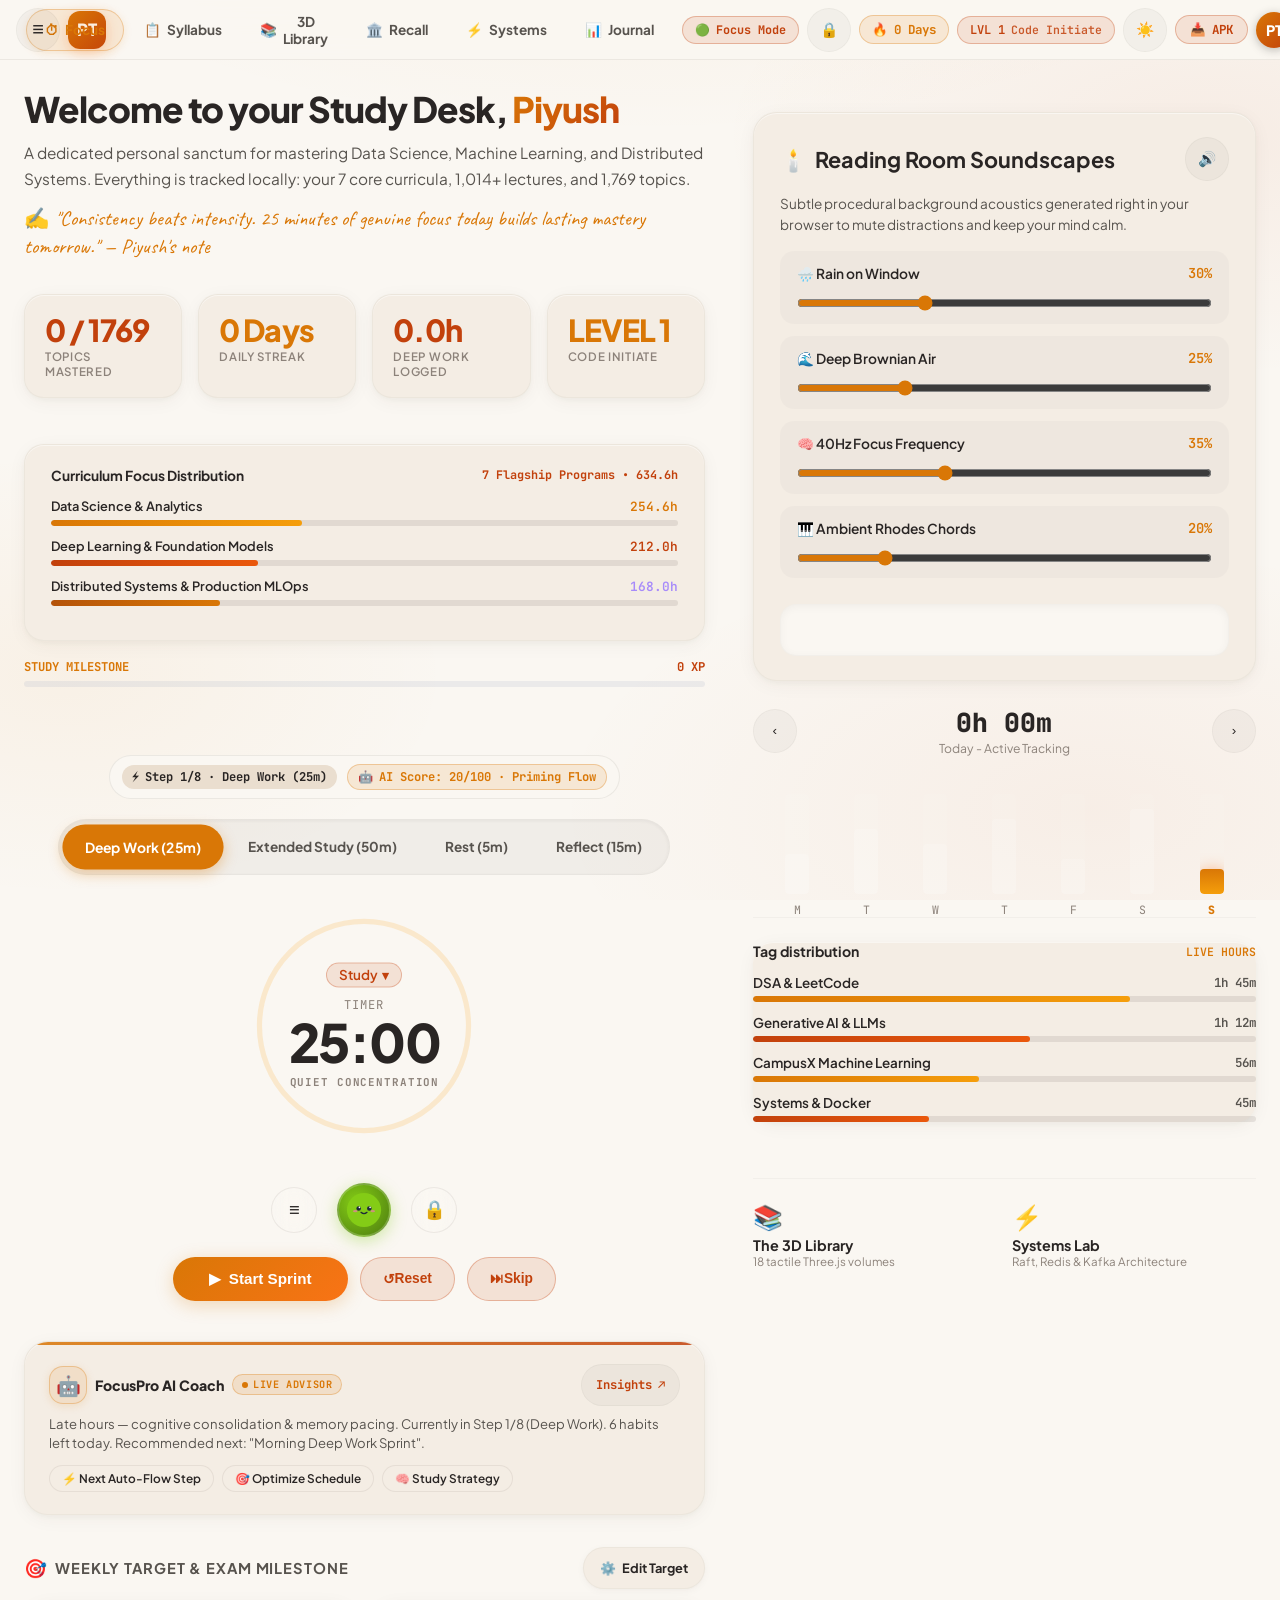
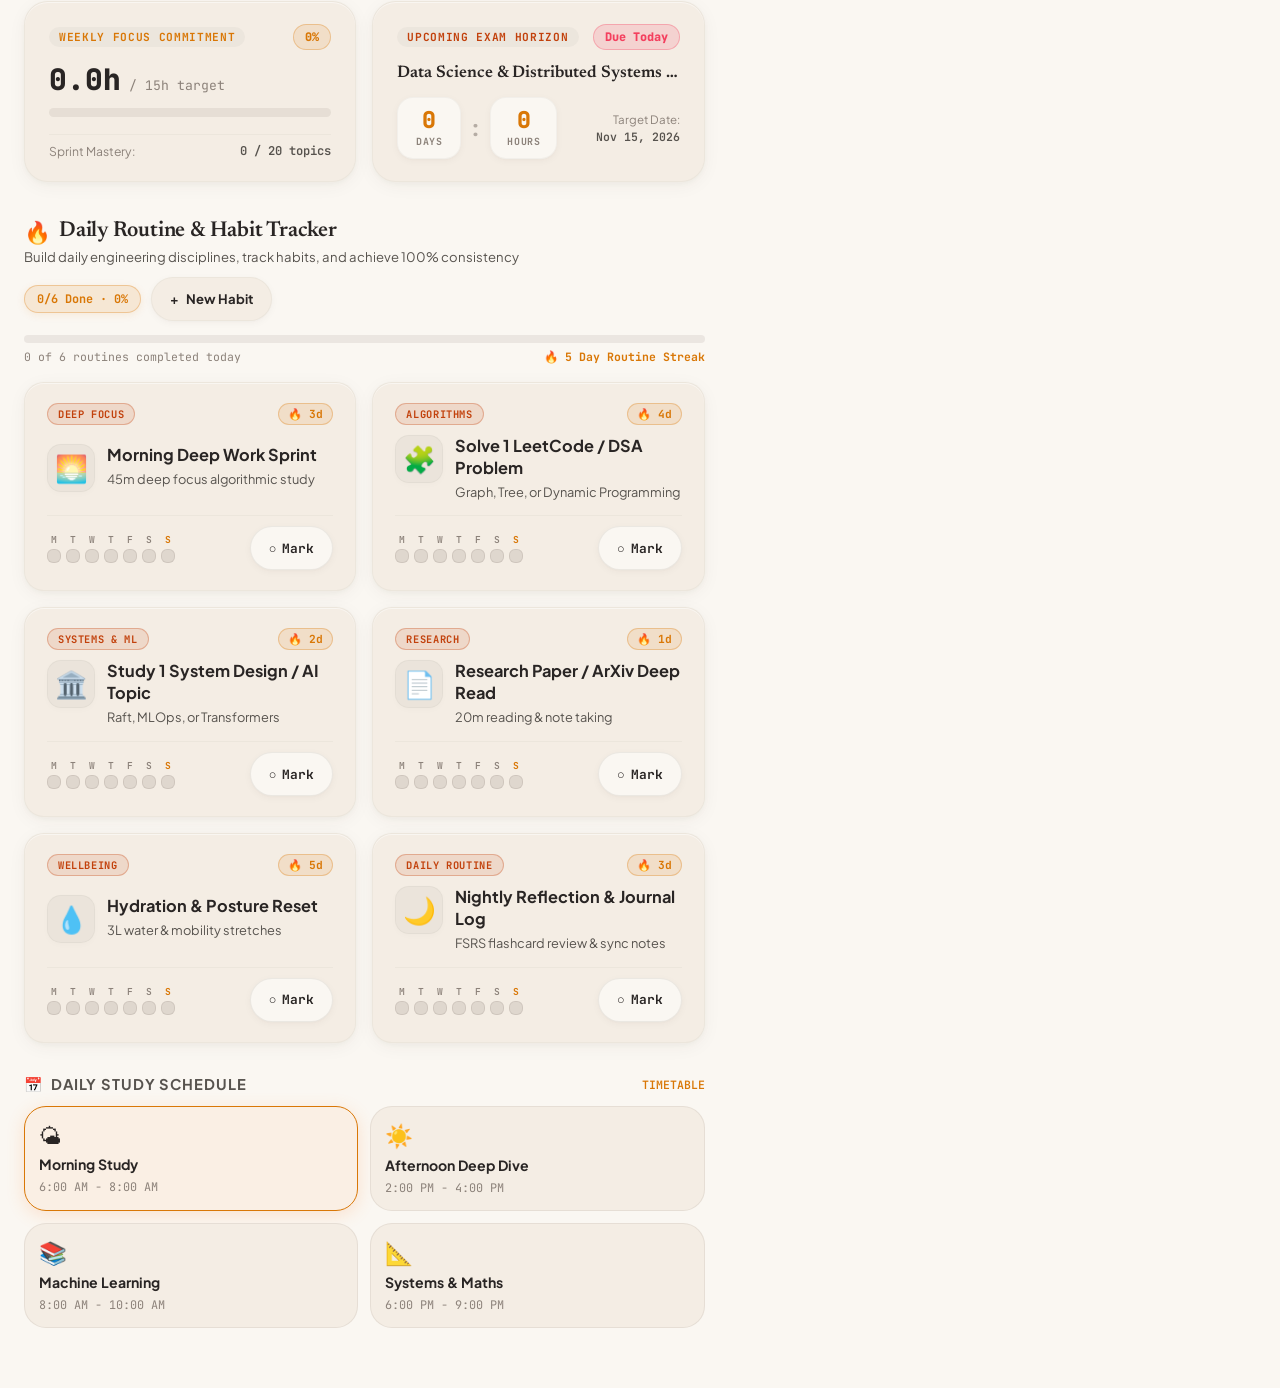
==== commit a35d4a92: "feat(analytics-ui-theme): add multi-tier study analytics, modern squircle app UI, crimson OLED red t" ====
--- a/index.html
+++ b/index.html
@@ -17,6 +17,8 @@
   <link href="https://fonts.googleapis.com/css2?family=Caveat:wght@400;600&family=JetBrains+Mono:wght@400;500;600;700&family=Newsreader:ital,opsz,wght@0,6..72,400..700;1,6..72,400..700&family=Plus+Jakarta+Sans:wght@400;500;600;700;800&display=swap" rel="stylesheet">
   
   <link rel="stylesheet" href="studypulse.css">
+  <link rel="stylesheet" href="css/modern-app.css">
+  <link rel="stylesheet" href="css/crimson-theme.css">
 </head>
 <body>
 
@@ -788,6 +790,56 @@
 
           <div class="heatmap-scroll-container">
             <svg class="heatmap-grid-svg" id="heatmap-grid-svg" viewBox="0 0 760 130"></svg>
+          </div>
+        </div>
+
+        <!-- =========================================================================
+             MULTI-DIMENSIONAL STUDY STATS & ANALYTICS HUB
+             Piyush Tiwari — StudyPulse Focus & Pacing Telemetry
+             Dimensions: Date-wise Inspector, Weekly Mon-Sun Deep Dive, Monthly Consistency, Weekday Patterns
+             ========================================================================= -->
+        <div id="study-stats-hub" class="stats-hub-container">
+          <div class="stats-hub-card">
+            <div class="stats-hub-header">
+              <div>
+                <div class="stats-hub-badge">
+                  <span class="stats-hub-badge-dot"></span>
+                  ANALYTICS &amp; STUDY STATS ENGINE
+                </div>
+                <h2 class="stats-hub-title">Multi-Dimensional Study Analytics</h2>
+                <p class="stats-hub-subtitle">Comprehensive temporal telemetry across Date, Week, Month &amp; Weekday cycles</p>
+              </div>
+              <div class="stats-hub-quick-pills">
+                <span class="stats-lifetime-pill" id="stats-quick-focus">⏱️ 0.0h Deep Focus</span>
+                <span class="stats-lifetime-pill" id="stats-quick-streak">🔥 0-Day Streak</span>
+              </div>
+            </div>
+
+            <!-- Segmented Pill Navigation Tabs -->
+            <div class="stats-hub-tabs" role="tablist" aria-label="Study Stats Multi-Dimensional Views">
+              <button class="stats-tab-btn active" data-tab="date" onclick="window.switchStatsTab('date')" role="tab" aria-selected="true">
+                <span>📅</span> <span>Date Inspector</span>
+              </button>
+              <button class="stats-tab-btn" data-tab="week" onclick="window.switchStatsTab('week')" role="tab" aria-selected="false">
+                <span>📊</span> <span>Weekly Deep Dive</span>
+              </button>
+              <button class="stats-tab-btn" data-tab="month" onclick="window.switchStatsTab('month')" role="tab" aria-selected="false">
+                <span>🗓️</span> <span>Monthly Summary</span>
+              </button>
+              <button class="stats-tab-btn" data-tab="weekday" onclick="window.switchStatsTab('weekday')" role="tab" aria-selected="false">
+                <span>⚡</span> <span>Weekday Patterns</span>
+              </button>
+            </div>
+
+            <!-- Multi-Dimensional View Panels -->
+            <div class="stats-hub-panels">
+              <div id="stats-panel-content">
+                <!-- Dynamically rendered by js/stats-analytics.js -->
+                <div class="stats-panel-loading" style="padding: 30px; text-align: center; color: var(--text-muted, #8c827a); font-family: var(--font-mono, monospace); font-size: 0.85rem;">
+                  ⚡ Initializing StudyPulse Analytics Engine...
+                </div>
+              </div>
+            </div>
           </div>
         </div>
 
@@ -1107,5 +1159,6 @@
   <script src="js/memory-palace-3d.js"></script>
   <script src="js/chaos-simulator.js"></script>
   <script src="studypulse.js"></script>
+  <script src="js/stats-analytics.js"></script>
 </body>
 </html>
--- a/css/modern-app.css
+++ b/css/modern-app.css
@@ -0,0 +1,1432 @@
+/**
+ * StudyPulse — Modern App UI & Fluid Ergonomics Design System
+ * File: css/modern-app.css
+ *
+ * Guidelines: iOS 17 & Material 3 Fluid Architecture
+ * - Squircle Curvatures (18px - 24px main cards; 12px - 16px chips/buttons; 9999px pills)
+ * - Multi-layer Elevation Shadows (light mode warm depth; dark mode deep ambient shade)
+ * - Soft Border Treatments (1px subtle border with inner glow on hover)
+ * - Segmented Controls with spring-like physics transitions
+ * - Tactile Touch Ergonomics (44px+ hit areas, zero horizontal overflow, safe-area padding)
+ * - Native Mobile Bottom Sheet modals with drag pill indicators
+ * - Glowing Icon Badges and High-End Typography Hierarchy
+ */
+
+/* ==========================================================================
+   1. DESIGN TOKENS & SYSTEM VARIABLES
+   ========================================================================== */
+:root {
+  --radius-card-sm: 18px;
+  --radius-card-md: 20px;
+  --radius-card-lg: 24px;
+  --radius-card-xl: 28px;
+  --radius-chip: 12px;
+  --radius-control: 14px;
+  --radius-pill: 9999px;
+
+  /* Multi-Layer Physical Elevation Shadows (Light Mode Warm Stone Depth) */
+  --shadow-elevation-1: 0 2px 8px -1px rgba(60, 45, 30, 0.05), 0 1px 3px -1px rgba(60, 45, 30, 0.03);
+  --shadow-elevation-2: 0 4px 20px -2px rgba(60, 45, 30, 0.06), 0 2px 6px -1px rgba(60, 45, 30, 0.04);
+  --shadow-elevation-3: 0 10px 28px -4px rgba(60, 45, 30, 0.10), 0 4px 10px -2px rgba(60, 45, 30, 0.05);
+  --shadow-elevation-modal: 0 24px 60px -8px rgba(60, 45, 30, 0.22), 0 8px 24px -4px rgba(60, 45, 30, 0.10);
+
+  /* Subtle Inner Borders & Focus Rings */
+  --border-card-subtle: 1px solid var(--surface-border-subtle);
+  --border-card-hover: 1px solid var(--surface-border-active);
+  --border-glass-specular: inset 0 1px 0 rgba(255, 255, 255, 0.45);
+
+  /* Physics Transitions */
+  --spring-micro: all 0.22s cubic-bezier(0.34, 1.56, 0.64, 1);
+  --spring-bounce: all 0.32s cubic-bezier(0.34, 1.56, 0.64, 1);
+  --fluid-smooth: all 0.28s cubic-bezier(0.16, 1, 0.3, 1);
+}
+
+[data-theme="dark"] {
+  /* Multi-Layer Physical Elevation Shadows (Dark Roasted Mocha Depth) */
+  --shadow-elevation-1: 0 4px 14px -2px rgba(0, 0, 0, 0.35);
+  --shadow-elevation-2: 0 8px 24px -4px rgba(0, 0, 0, 0.45), 0 2px 8px -1px rgba(0, 0, 0, 0.30);
+  --shadow-elevation-3: 0 14px 34px -4px rgba(0, 0, 0, 0.60), 0 6px 14px -2px rgba(0, 0, 0, 0.40);
+  --shadow-elevation-modal: 0 28px 70px -8px rgba(0, 0, 0, 0.75), 0 12px 30px -4px rgba(0, 0, 0, 0.50);
+  --border-glass-specular: inset 0 1px 0 rgba(255, 255, 255, 0.08);
+}
+
+[data-theme="crimson"] {
+  /* Multi-Layer Cyber Halo Shadows (Pure OLED Black & Neon Scarlet) */
+  --shadow-elevation-1: 0 4px 16px rgba(0, 0, 0, 0.85), 0 0 1px rgba(239, 68, 68, 0.25);
+  --shadow-elevation-2: 0 8px 28px -4px rgba(0, 0, 0, 0.90), 0 0 1px rgba(239, 68, 68, 0.35);
+  --shadow-elevation-3: 0 14px 38px -4px rgba(0, 0, 0, 0.95), 0 0 16px rgba(239, 68, 68, 0.25);
+  --shadow-elevation-modal: 0 30px 80px rgba(0, 0, 0, 0.98), 0 0 24px rgba(239, 68, 68, 0.35);
+  --border-glass-specular: inset 0 1px 0 rgba(239, 68, 68, 0.25);
+}
+
+/* Base Body Ergonomics & Zero Horizontal Jitter */
+html, body {
+  max-width: 100%;
+  overflow-x: hidden;
+  -webkit-font-smoothing: antialiased;
+  -moz-osx-font-smoothing: grayscale;
+}
+
+/* ==========================================================================
+   2. JOURNAL SUMMARY STATS GRID & MODERN SQUIRCLE METRIC CARDS
+   ========================================================================== */
+.journal-stats-grid {
+  display: grid;
+  grid-template-columns: repeat(auto-fit, minmax(160px, 1fr));
+  gap: 16px;
+  margin-bottom: 20px;
+}
+
+.journal-stat-card {
+  background: var(--bg-secondary);
+  border: var(--border-card-subtle);
+  border-radius: var(--radius-card-md);
+  padding: 18px 20px;
+  display: flex;
+  align-items: center;
+  gap: 16px;
+  box-shadow: var(--shadow-elevation-2);
+  box-shadow: var(--shadow-elevation-2), var(--border-glass-specular);
+  position: relative;
+  overflow: hidden;
+  transition: var(--fluid-smooth);
+}
+
+.journal-stat-card::after {
+  content: '';
+  position: absolute;
+  top: 0;
+  left: 0;
+  right: 0;
+  height: 100%;
+  background: linear-gradient(180deg, rgba(255, 255, 255, 0.04) 0%, transparent 60%);
+  pointer-events: none;
+}
+
+.journal-stat-card:hover {
+  transform: translateY(-2px);
+  box-shadow: var(--shadow-elevation-3);
+  border-color: var(--surface-border-active);
+}
+
+/* Glowing Icon Badge Container */
+.journal-stat-icon {
+  width: 48px;
+  height: 48px;
+  min-width: 48px;
+  border-radius: var(--radius-control);
+  background: var(--accent-orange-soft);
+  border: 1px solid var(--accent-orange-border);
+  box-shadow: 0 4px 14px rgba(217, 119, 6, 0.16);
+  display: flex;
+  align-items: center;
+  justify-content: center;
+  font-size: 1.5rem;
+  line-height: 1;
+  flex-shrink: 0;
+  transition: var(--spring-micro);
+}
+
+[data-theme="dark"] .journal-stat-icon {
+  box-shadow: 0 4px 16px rgba(245, 158, 11, 0.22);
+}
+
+[data-theme="crimson"] .journal-stat-icon {
+  box-shadow: 0 0 16px rgba(239, 68, 68, 0.35);
+}
+
+.journal-stat-card:nth-child(2) .journal-stat-icon {
+  background: var(--accent-blue-soft);
+  border-color: var(--accent-blue-border);
+  box-shadow: 0 4px 14px rgba(194, 65, 12, 0.16);
+}
+
+.journal-stat-card:hover .journal-stat-icon {
+  transform: scale(1.08) rotate(3deg);
+}
+
+.journal-stat-content {
+  min-width: 0;
+  display: flex;
+  flex-direction: column;
+}
+
+.journal-stat-val {
+  font-family: var(--font-sans);
+  font-size: 1.35rem;
+  font-weight: 800;
+  letter-spacing: -0.025em;
+  color: var(--text-primary);
+  line-height: 1.15;
+}
+
+.journal-stat-lbl {
+  font-family: var(--font-mono);
+  font-size: 0.68rem;
+  font-weight: 700;
+  color: var(--text-muted);
+  text-transform: uppercase;
+  letter-spacing: 0.06em;
+  margin-top: 4px;
+}
+
+/* ==========================================================================
+   3. ANNUAL JOURNAL HEATMAP CARD (GENEROUS 24px ROUNDED SQUIRCLE FRAME)
+   ========================================================================== */
+.heatmap-card {
+  background: var(--bg-secondary);
+  border: var(--border-card-subtle);
+  border-radius: var(--radius-card-lg);
+  padding: 24px 28px;
+  box-shadow: var(--shadow-elevation-2);
+  box-shadow: var(--shadow-elevation-2), var(--border-glass-specular);
+  margin-bottom: 26px;
+  position: relative;
+  overflow: hidden;
+  transition: var(--fluid-smooth);
+}
+
+.heatmap-card:hover {
+  border-color: var(--surface-border-active);
+  box-shadow: var(--shadow-elevation-3);
+}
+
+.heatmap-scroll-container {
+  overflow-x: auto;
+  -webkit-overflow-scrolling: touch;
+  padding-bottom: 10px;
+  margin-top: 6px;
+  scrollbar-width: thin;
+}
+
+/* Fluid Slim Scrollbar */
+.heatmap-scroll-container::-webkit-scrollbar {
+  height: 6px;
+}
+
+.heatmap-scroll-container::-webkit-scrollbar-track {
+  background: rgba(140, 130, 122, 0.10);
+  border-radius: var(--radius-pill);
+}
+
+.heatmap-scroll-container::-webkit-scrollbar-thumb {
+  background: rgba(140, 130, 122, 0.28);
+  border-radius: var(--radius-pill);
+  transition: background 0.2s ease;
+}
+
+.heatmap-scroll-container::-webkit-scrollbar-thumb:hover {
+  background: var(--accent-orange);
+}
+
+/* Smooth Squircle Legend Cells */
+.legend-cell {
+  width: 14px;
+  height: 14px;
+  border-radius: 4px;
+  display: inline-block;
+  border: 0.5px solid var(--surface-border-subtle);
+  transition: transform 0.15s ease;
+}
+
+.legend-cell:hover {
+  transform: scale(1.2);
+}
+
+/* ==========================================================================
+   4. HABIT TRACKER: DAILY ROUTINE WIDGET & CARDS
+   ========================================================================== */
+.habits-widget-section {
+  margin-top: 36px;
+  margin-bottom: 32px;
+}
+
+.habits-progress-pill {
+  font-family: var(--font-mono);
+  font-size: 0.74rem;
+  font-weight: 700;
+  padding: 5px 12px;
+  border-radius: var(--radius-pill);
+  background: var(--accent-orange-soft);
+  border: 1px solid var(--accent-orange-border);
+  color: var(--accent-orange);
+  box-shadow: 0 2px 8px rgba(217, 119, 6, 0.10);
+}
+
+.btn-add-habit {
+  min-height: 44px;
+  padding: 8px 18px;
+  border-radius: var(--radius-pill);
+  font-family: var(--font-sans);
+  font-size: 0.82rem;
+  font-weight: 700;
+  background: var(--bg-secondary);
+  border: var(--border-card-subtle);
+  color: var(--text-primary);
+  cursor: pointer;
+  display: inline-flex;
+  align-items: center;
+  gap: 7px;
+  box-shadow: var(--shadow-elevation-1);
+  transition: var(--spring-micro);
+}
+
+.btn-add-habit:hover {
+  background: var(--accent-orange);
+  color: #ffffff;
+  border-color: var(--accent-orange);
+  box-shadow: var(--accent-orange-glow);
+  transform: translateY(-1px);
+}
+
+.btn-add-habit:active {
+  transform: scale(0.96);
+}
+
+/* Habits Linear Progress Bar */
+.habits-progress-track {
+  width: 100%;
+  height: 8px;
+  background: rgba(140, 130, 122, 0.14);
+  border-radius: var(--radius-pill);
+  overflow: hidden;
+  border: none;
+}
+
+[data-theme="dark"] .habits-progress-track {
+  background: rgba(245, 235, 224, 0.10);
+}
+
+.habits-progress-fill {
+  height: 100%;
+  border-radius: var(--radius-pill);
+  box-shadow: 0 0 12px rgba(217, 119, 6, 0.35);
+  transition: width 0.4s var(--fluid-smooth);
+}
+
+/* Habit Card (Modern Card Depth & Subtle Hover Glow) */
+.habits-grid {
+  display: grid;
+  grid-template-columns: repeat(auto-fit, minmax(280px, 1fr));
+  gap: 16px;
+}
+
+.habit-card {
+  background: var(--bg-secondary);
+  border: var(--border-card-subtle);
+  border-radius: var(--radius-card-md);
+  padding: 20px 22px;
+  box-shadow: var(--shadow-elevation-2);
+  box-shadow: var(--shadow-elevation-2), var(--border-glass-specular);
+  transition: var(--fluid-smooth);
+  display: flex;
+  flex-direction: column;
+  justify-content: space-between;
+  position: relative;
+}
+
+.habit-card:hover {
+  border-color: var(--surface-border-active);
+  transform: translateY(-3px);
+  box-shadow: var(--shadow-elevation-3);
+}
+
+.habit-card.completed {
+  border-color: rgba(5, 150, 105, 0.32);
+  background: rgba(5, 150, 105, 0.04);
+}
+
+[data-theme="dark"] .habit-card.completed {
+  border-color: rgba(16, 185, 129, 0.35);
+  background: rgba(16, 185, 129, 0.06);
+}
+
+[data-theme="crimson"] .habit-card.completed {
+  border-color: rgba(239, 68, 68, 0.45);
+  background: rgba(239, 68, 68, 0.08);
+}
+
+/* Pill Category Tag & Streak */
+.habit-category-tag {
+  display: inline-flex;
+  align-items: center;
+  font-family: var(--font-mono);
+  font-size: 0.65rem;
+  font-weight: 700;
+  color: var(--accent-blue);
+  background: var(--accent-blue-soft);
+  border: 1px solid var(--accent-blue-border);
+  padding: 3px 10px;
+  border-radius: var(--radius-pill);
+  letter-spacing: 0.06em;
+  text-transform: uppercase;
+}
+
+.habit-streak-badge {
+  font-family: var(--font-mono);
+  font-size: 0.70rem;
+  font-weight: 700;
+  color: var(--accent-orange);
+  background: var(--accent-orange-soft);
+  border: 1px solid var(--accent-orange-border);
+  padding: 3px 9px;
+  border-radius: var(--radius-pill);
+}
+
+/* Squircle Icon Badge inside Habit Card */
+.habit-icon-wrap {
+  width: 48px;
+  height: 48px;
+  min-width: 48px;
+  border-radius: var(--radius-control);
+  background: rgba(0, 0, 0, 0.035);
+  border: 1px solid var(--surface-border-subtle);
+  display: flex;
+  align-items: center;
+  justify-content: center;
+  font-size: 1.65rem;
+  line-height: 1;
+  flex-shrink: 0;
+  padding: 0;
+  box-shadow: 0 2px 6px rgba(0, 0, 0, 0.02);
+  transition: var(--spring-micro);
+}
+
+[data-theme="dark"] .habit-icon-wrap {
+  background: rgba(255, 255, 255, 0.05);
+}
+
+.habit-card:hover .habit-icon-wrap {
+  transform: scale(1.06);
+}
+
+.habit-title {
+  font-family: var(--font-sans);
+  font-size: 1.02rem;
+  font-weight: 700;
+  color: var(--text-primary);
+  margin: 0 0 4px 0;
+  line-height: 1.35;
+}
+
+.habit-target-desc {
+  font-size: 0.80rem;
+  color: var(--text-secondary);
+  line-height: 1.45;
+}
+
+/* History Mini Dots */
+.history-dot {
+  width: 14px;
+  height: 14px;
+  border-radius: 6px;
+  background: rgba(140, 130, 122, 0.20);
+  border: 0.5px solid rgba(68, 54, 42, 0.10);
+  transition: var(--spring-micro);
+}
+
+.history-dot.active {
+  background: var(--accent-orange);
+  border-color: var(--accent-orange);
+  box-shadow: 0 0 10px rgba(217, 119, 6, 0.45);
+}
+
+/* Tactile Checkmark Toggle Button */
+.btn-habit-toggle {
+  min-height: 44px;
+  padding: 8px 18px;
+  border-radius: var(--radius-pill);
+  font-family: var(--font-mono);
+  font-size: 0.80rem;
+  font-weight: 700;
+  background: var(--bg-primary);
+  border: 1.5px solid var(--surface-border);
+  color: var(--text-primary);
+  cursor: pointer;
+  display: inline-flex;
+  align-items: center;
+  justify-content: center;
+  gap: 6px;
+  box-shadow: var(--shadow-elevation-1);
+  transition: var(--spring-micro);
+}
+
+.btn-habit-toggle:hover {
+  border-color: var(--accent-orange);
+  color: var(--accent-orange);
+  background: var(--accent-orange-soft);
+  transform: scale(1.02);
+}
+
+.btn-habit-toggle:active {
+  transform: scale(0.94);
+}
+
+.btn-habit-toggle.done {
+  background: var(--accent-sage);
+  border-color: var(--accent-sage);
+  color: #ffffff;
+  box-shadow: 0 4px 14px rgba(5, 150, 105, 0.35);
+}
+
+[data-theme="dark"] .btn-habit-toggle.done {
+  background: #10b981;
+  border-color: #10b981;
+  box-shadow: 0 4px 16px rgba(16, 185, 129, 0.40);
+}
+
+[data-theme="crimson"] .btn-habit-toggle.done {
+  background: #ef4444;
+  border-color: #ef4444;
+  box-shadow: 0 0 16px rgba(239, 68, 68, 0.50);
+}
+
+/* ==========================================================================
+   5. MILESTONE & EXAM HORIZON WIDGET (SQUIRCLE CHIPS & PROGRESS TRACKS)
+   ========================================================================== */
+.milestone-widget-section {
+  margin-top: 32px;
+  margin-bottom: 28px;
+}
+
+.milestone-edit-btn {
+  min-height: 42px;
+  padding: 7px 16px;
+  border-radius: var(--radius-pill);
+  font-family: var(--font-sans);
+  font-size: 0.80rem;
+  font-weight: 700;
+  background: var(--bg-secondary);
+  border: var(--border-card-subtle);
+  color: var(--text-primary);
+  box-shadow: var(--shadow-elevation-1);
+  cursor: pointer;
+  display: inline-flex;
+  align-items: center;
+  gap: 6px;
+  transition: var(--spring-micro);
+}
+
+.milestone-edit-btn:hover {
+  background: var(--accent-orange);
+  color: #ffffff;
+  border-color: var(--accent-orange);
+  box-shadow: var(--accent-orange-glow);
+  transform: translateY(-1px);
+}
+
+.milestone-edit-btn:active {
+  transform: scale(0.96);
+}
+
+.milestone-dual-grid {
+  gap: 16px;
+}
+
+.milestone-card {
+  background: var(--bg-secondary);
+  border: var(--border-card-subtle);
+  border-radius: var(--radius-card-lg);
+  padding: 22px 24px;
+  box-shadow: var(--shadow-elevation-2);
+  box-shadow: var(--shadow-elevation-2), var(--border-glass-specular);
+  position: relative;
+  overflow: hidden;
+  transition: var(--fluid-smooth);
+}
+
+.milestone-card:hover {
+  border-color: var(--surface-border-active);
+  transform: translateY(-2px);
+  box-shadow: var(--shadow-elevation-3);
+}
+
+/* Modern Pill Badges */
+.milestone-badge {
+  font-family: var(--font-mono);
+  font-size: 0.70rem;
+  font-weight: 700;
+  letter-spacing: 0.06em;
+  text-transform: uppercase;
+  padding: 3px 10px;
+  border-radius: var(--radius-pill);
+  background: rgba(0, 0, 0, 0.03);
+}
+
+[data-theme="dark"] .milestone-badge {
+  background: rgba(255, 255, 255, 0.06);
+}
+
+.milestone-pct-pill,
+.milestone-status-pill {
+  font-family: var(--font-mono);
+  font-size: 0.74rem;
+  font-weight: 800;
+  padding: 4px 11px;
+  border-radius: var(--radius-pill);
+}
+
+/* Modern Smooth Progress Track */
+.milestone-progress-track {
+  width: 100%;
+  height: 9px;
+  background: rgba(140, 130, 122, 0.14);
+  border-radius: var(--radius-pill);
+  overflow: hidden;
+  margin-bottom: 14px;
+  border: none;
+}
+
+[data-theme="dark"] .milestone-progress-track {
+  background: rgba(245, 235, 224, 0.10);
+}
+
+.milestone-progress-fill {
+  height: 100%;
+  border-radius: var(--radius-pill);
+  box-shadow: 0 0 14px rgba(245, 158, 11, 0.45);
+  transition: width 0.5s var(--fluid-smooth);
+}
+
+/* Squircle Countdown Boxes (Replaces rigid flat box) */
+.milestone-countdown-box {
+  background: var(--bg-primary);
+  border: var(--border-card-subtle);
+  border-radius: 16px;
+  padding: 10px 16px;
+  text-align: center;
+  min-width: 64px;
+  box-shadow: var(--shadow-elevation-1);
+  transition: var(--fluid-smooth);
+}
+
+.milestone-countdown-box:hover {
+  transform: translateY(-1px);
+  border-color: var(--accent-orange-border);
+  box-shadow: var(--shadow-elevation-2);
+}
+
+.milestone-countdown-num {
+  font-family: var(--font-mono);
+  font-size: 1.45rem;
+  font-weight: 800;
+  color: var(--accent-orange);
+  line-height: 1;
+}
+
+.milestone-countdown-lbl {
+  font-family: var(--font-mono);
+  font-size: 0.62rem;
+  font-weight: 700;
+  color: var(--text-muted);
+  letter-spacing: 0.06em;
+  margin-top: 4px;
+}
+
+.milestone-countdown-sep {
+  font-family: var(--font-mono);
+  font-size: 1.35rem;
+  font-weight: 700;
+  color: var(--text-muted);
+  opacity: 0.6;
+}
+
+/* ==========================================================================
+   6. FOCUSPRO AI ADVISOR CARD (FUTURISTIC YET ORGANIC COACHING CARD)
+   ========================================================================== */
+.focuspro-advisor-card {
+  background: var(--bg-secondary);
+  border: var(--border-card-subtle);
+  border-radius: var(--radius-card-lg);
+  padding: 22px 24px;
+  box-shadow: var(--shadow-elevation-2);
+  box-shadow: var(--shadow-elevation-2), var(--border-glass-specular);
+  position: relative;
+  overflow: hidden;
+  transition: var(--fluid-smooth);
+  margin-top: 24px;
+}
+
+.focuspro-advisor-card::before {
+  content: '';
+  position: absolute;
+  top: 0;
+  left: 0;
+  right: 0;
+  height: 3px;
+  background: linear-gradient(90deg, var(--accent-orange), var(--accent-blue));
+  opacity: 0.85;
+}
+
+.focuspro-advisor-card:hover {
+  transform: translateY(-2px);
+  box-shadow: var(--shadow-elevation-3);
+  border-color: var(--surface-border-active);
+}
+
+.advisor-robot-icon {
+  width: 38px;
+  height: 38px;
+  border-radius: var(--radius-control);
+  background: var(--accent-orange-soft);
+  border: 1px solid var(--accent-orange-border);
+  display: flex;
+  align-items: center;
+  justify-content: center;
+  font-size: 1.25rem;
+  box-shadow: 0 2px 8px rgba(217, 119, 6, 0.15);
+}
+
+.advisor-live-tag {
+  display: inline-flex;
+  align-items: center;
+  gap: 5px;
+  font-family: var(--font-mono);
+  font-size: 0.64rem;
+  font-weight: 700;
+  color: var(--accent-orange);
+  background: var(--accent-orange-soft);
+  border: 1px solid var(--accent-orange-border);
+  padding: 3px 9px;
+  border-radius: var(--radius-pill);
+  letter-spacing: 0.06em;
+}
+
+.advisor-live-tag::before {
+  content: '';
+  width: 6px;
+  height: 6px;
+  border-radius: 50%;
+  background: var(--accent-orange);
+  display: inline-block;
+  animation: pulseLiveDot 1.8s infinite;
+}
+
+@keyframes pulseLiveDot {
+  0% { transform: scale(0.9); opacity: 0.7; }
+  50% { transform: scale(1.3); opacity: 1; box-shadow: 0 0 6px var(--accent-orange); }
+  100% { transform: scale(0.9); opacity: 0.7; }
+}
+
+.btn-advisor-action {
+  min-height: 42px;
+  padding: 6px 14px;
+  border-radius: var(--radius-pill);
+  background: rgba(0, 0, 0, 0.03);
+  border: 1px solid var(--surface-border-subtle);
+  color: var(--accent-blue);
+  font-family: var(--font-mono);
+  font-size: 0.76rem;
+  font-weight: 700;
+  cursor: pointer;
+  display: inline-flex;
+  align-items: center;
+  gap: 6px;
+  transition: var(--spring-micro);
+}
+
+.btn-advisor-action:hover {
+  background: var(--accent-orange);
+  color: #ffffff;
+  border-color: var(--accent-orange);
+  box-shadow: var(--accent-orange-glow);
+}
+
+/* Prompt Chips */
+.btn-prompt-chip {
+  min-height: 44px;
+  padding: 8px 16px;
+  border-radius: var(--radius-pill);
+  font-family: var(--font-sans);
+  font-size: 0.78rem;
+  font-weight: 600;
+  background: var(--bg-secondary);
+  border: var(--border-card-subtle);
+  color: var(--text-primary);
+  cursor: pointer;
+  display: inline-flex;
+  align-items: center;
+  box-shadow: var(--shadow-elevation-1);
+  transition: var(--spring-micro);
+}
+
+.btn-prompt-chip:hover {
+  background: var(--accent-orange-soft);
+  border-color: var(--accent-orange-border);
+  color: var(--accent-orange);
+  transform: translateY(-1px);
+}
+
+.btn-prompt-chip:active {
+  transform: scale(0.96);
+}
+
+/* FocusPro Modal Cards & Feed */
+.focuspro-metric-pill {
+  background: var(--bg-primary);
+  border: var(--border-card-subtle);
+  border-radius: 16px;
+  padding: 12px 14px;
+  text-align: center;
+  box-shadow: var(--shadow-elevation-1);
+}
+
+.focuspro-feed-card {
+  background: var(--bg-primary);
+  border: var(--border-card-subtle);
+  border-radius: 16px;
+  padding: 14px 16px;
+  box-shadow: var(--shadow-elevation-1);
+  transition: var(--fluid-smooth);
+}
+
+.focuspro-feed-card:hover {
+  border-color: var(--surface-border-active);
+}
+
+/* ==========================================================================
+   7. NOTES CARDS & MODALS (DESKTOP SQUIRCLE & MOBILE NATIVE BOTTOM SHEET)
+   ========================================================================== */
+.notes-modal-overlay {
+  backdrop-filter: blur(18px);
+  -webkit-backdrop-filter: blur(18px);
+  z-index: 2500;
+  transition: opacity 0.28s ease;
+}
+
+.notes-card {
+  background: var(--bg-secondary);
+  border: var(--border-card-subtle);
+  border-radius: var(--radius-card-lg);
+  max-width: 580px;
+  width: 100%;
+  padding: 30px 32px;
+  box-shadow: var(--shadow-elevation-modal);
+  position: relative;
+  transition: var(--fluid-smooth);
+}
+
+.notes-textarea,
+.milestone-form-input {
+  border-radius: var(--radius-control);
+  min-height: 44px;
+  background: var(--bg-primary);
+  border: var(--border-card-subtle);
+  padding: 12px 16px;
+  font-family: var(--font-sans);
+  font-size: 16px; /* Prevents auto-zoom on iOS */
+  color: var(--text-primary);
+  transition: var(--fluid-smooth);
+  outline: none;
+}
+
+.notes-textarea:focus,
+.milestone-form-input:focus {
+  border-color: var(--accent-orange);
+  box-shadow: 0 0 0 3px var(--accent-orange-soft);
+}
+
+.btn-icon-opt {
+  width: 46px;
+  height: 46px;
+  min-width: 46px;
+  min-height: 46px;
+  border-radius: var(--radius-control);
+  background: var(--bg-primary);
+  border: var(--border-card-subtle);
+  font-size: 1.35rem;
+  cursor: pointer;
+  display: flex;
+  align-items: center;
+  justify-content: center;
+  transition: var(--spring-micro);
+}
+
+.btn-icon-opt:hover {
+  border-color: var(--accent-orange);
+  transform: scale(1.1);
+}
+
+.btn-icon-opt.active {
+  border-color: var(--accent-orange);
+  background: var(--accent-orange-soft);
+  box-shadow: var(--accent-orange-glow);
+}
+
+/* Modern Native Mobile Bottom Sheet (< 640px) */
+@media (max-width: 640px) {
+  .notes-modal-overlay {
+    align-items: flex-end !important;
+    padding: 0 !important;
+  }
+
+  .notes-card {
+    width: 100% !important;
+    max-width: 100% !important;
+    border-radius: 26px 26px 0 0 !important;
+    border-bottom: none !important;
+    border-left: none !important;
+    border-right: none !important;
+    margin: 0 !important;
+    max-height: 90vh !important;
+    overflow-y: auto !important;
+    -webkit-overflow-scrolling: touch;
+    padding: 18px 22px calc(24px + var(--safe-bottom)) 22px !important;
+    animation: modernSheetSlideUp 0.35s var(--fluid-smooth) !important;
+  }
+
+  /* iOS-Style Drag Pill Indicator */
+  .notes-card::before {
+    content: '';
+    display: block;
+    width: 44px;
+    height: 5px;
+    background: rgba(140, 130, 122, 0.35);
+    border-radius: var(--radius-pill);
+    margin: 0 auto 16px auto;
+  }
+
+  [data-theme="dark"] .notes-card::before {
+    background: rgba(245, 235, 224, 0.25);
+  }
+
+  [data-theme="crimson"] .notes-card::before {
+    background: rgba(239, 68, 68, 0.40);
+  }
+}
+
+@keyframes modernSheetSlideUp {
+  from { transform: translateY(100%); }
+  to { transform: translateY(0); }
+}
+
+/* ==========================================================================
+   8. 3D BOOKSHELF DOSSIER OVERLAY (GLASSMORPHIC SHEET WITH 20px RADIUS)
+   ========================================================================== */
+.bookshelf-dossier-overlay {
+  border-radius: 20px;
+  background: rgba(254, 252, 248, 0.94);
+  backdrop-filter: blur(28px);
+  -webkit-backdrop-filter: blur(28px);
+  border: 1px solid var(--accent-blue-border);
+  box-shadow: 0 20px 50px -10px rgba(60, 45, 30, 0.18), 0 0 20px rgba(217, 119, 6, 0.12);
+  transition: opacity 0.32s var(--fluid-smooth), transform 0.32s var(--fluid-smooth);
+}
+
+[data-theme="dark"] .bookshelf-dossier-overlay {
+  background: rgba(46, 37, 33, 0.94);
+  border-color: rgba(245, 158, 11, 0.30);
+  box-shadow: 0 24px 60px -8px rgba(0, 0, 0, 0.70), 0 0 24px rgba(245, 158, 11, 0.14);
+}
+
+[data-theme="crimson"] .bookshelf-dossier-overlay {
+  background: rgba(10, 8, 8, 0.96);
+  border-color: rgba(239, 68, 68, 0.45);
+  box-shadow: 0 24px 60px rgba(0, 0, 0, 0.98), 0 0 24px rgba(239, 68, 68, 0.35);
+}
+
+.dossier-formula-box {
+  border-radius: 16px;
+  padding: 12px 16px;
+  background: var(--bg-secondary);
+  border: var(--border-card-subtle);
+  box-shadow: var(--shadow-elevation-1);
+}
+
+.dossier-curriculum-badge {
+  border-radius: var(--radius-control);
+  padding: 10px 14px;
+  background: var(--bg-secondary);
+  border: var(--border-card-subtle);
+}
+
+.btn-dossier {
+  min-height: 44px;
+  padding: 10px 18px;
+  border-radius: var(--radius-pill);
+  font-family: var(--font-sans);
+  font-size: 0.84rem;
+  font-weight: 700;
+  transition: var(--spring-micro);
+}
+
+.btn-dossier:active {
+  transform: scale(0.96);
+}
+
+/* Mobile Bookshelf Dossier Sheet */
+@media (max-width: 640px) {
+  .bookshelf-dossier-overlay {
+    top: auto !important;
+    bottom: 0 !important;
+    left: 0 !important;
+    right: 0 !important;
+    width: 100% !important;
+    max-width: 100% !important;
+    max-height: 82vh !important;
+    border-radius: 24px 24px 0 0 !important;
+    border-bottom: none !important;
+    border-left: none !important;
+    border-right: none !important;
+    transform: translateY(100%);
+  }
+
+  .bookshelf-dossier-overlay.active {
+    transform: translateY(0);
+  }
+
+  .dossier-inner::before {
+    content: '';
+    display: block;
+    width: 44px;
+    height: 5px;
+    background: rgba(140, 130, 122, 0.35);
+    border-radius: var(--radius-pill);
+    margin: 0 auto 16px auto;
+  }
+}
+
+/* ==========================================================================
+   9. AUDIO CONTROLS & SYNTHESIZER STUDIO COCKPIT
+   ========================================================================== */
+.audio-studio-card {
+  background: var(--bg-secondary);
+  border: var(--border-card-subtle);
+  border-radius: var(--radius-card-lg);
+  padding: 24px 26px;
+  box-shadow: var(--shadow-elevation-2);
+  box-shadow: var(--shadow-elevation-2), var(--border-glass-specular);
+  margin-top: 24px;
+  margin-bottom: 24px;
+  transition: var(--fluid-smooth);
+}
+
+.audio-studio-card:hover {
+  border-color: var(--surface-border-active);
+  box-shadow: var(--shadow-elevation-3);
+}
+
+.audio-channel {
+  background: rgba(0, 0, 0, 0.025);
+  border: 1px solid transparent;
+  border-radius: var(--radius-control);
+  padding: 12px 16px;
+  margin-bottom: 8px;
+  box-shadow: none;
+  transition: var(--fluid-smooth);
+}
+
+[data-theme="dark"] .audio-channel {
+  background: rgba(255, 255, 255, 0.035);
+}
+
+.audio-channel:hover {
+  background: rgba(0, 0, 0, 0.045);
+  border-color: var(--surface-border-subtle);
+  transform: translateX(2px);
+}
+
+[data-theme="dark"] .audio-channel:hover {
+  background: rgba(255, 255, 255, 0.06);
+}
+
+/* Fluid Slider Ergonomics */
+.audio-slider {
+  height: 8px;
+  border-radius: var(--radius-pill);
+  accent-color: var(--accent-orange);
+  cursor: pointer;
+  background: rgba(217, 119, 6, 0.18);
+  transition: opacity 0.2s ease;
+}
+
+.audio-fft-canvas {
+  border-radius: 16px;
+  border: var(--border-card-subtle);
+  background: var(--bg-primary);
+  box-shadow: inset 0 2px 8px rgba(0, 0, 0, 0.04);
+}
+
+/* ==========================================================================
+   10. PACE FORECASTER TABLE & SQUIRCLE CONTAINERS
+   ========================================================================== */
+.forecaster-card {
+  background: var(--bg-secondary);
+  border: var(--border-card-subtle);
+  border-radius: var(--radius-card-lg);
+  padding: 24px 28px;
+  box-shadow: var(--shadow-elevation-2);
+  box-shadow: var(--shadow-elevation-2), var(--border-glass-specular);
+  margin-bottom: 28px;
+  transition: var(--fluid-smooth);
+}
+
+.forecaster-card:hover {
+  border-color: var(--surface-border-active);
+  box-shadow: var(--shadow-elevation-3);
+}
+
+.forecaster-metric-grid {
+  border-top: none;
+  padding: 8px 0;
+  gap: 14px;
+}
+
+.forecaster-metric-grid .stat-item {
+  background: var(--bg-primary);
+  border: var(--border-card-subtle);
+  border-radius: 16px;
+  padding: 16px 18px;
+  box-shadow: var(--shadow-elevation-1);
+  transition: var(--fluid-smooth);
+}
+
+.forecaster-metric-grid .stat-item:hover {
+  transform: translateY(-2px);
+  border-color: var(--surface-border-active);
+  box-shadow: var(--shadow-elevation-2);
+}
+
+.forecaster-table-wrapper {
+  border-radius: 18px;
+  border: var(--border-card-subtle);
+  box-shadow: var(--shadow-elevation-2);
+  background: var(--bg-primary);
+  overflow: hidden;
+  margin-top: 20px;
+}
+
+.forecaster-table {
+  width: 100%;
+  border-collapse: separate;
+  border-spacing: 0;
+}
+
+.forecaster-table th {
+  background: var(--bg-secondary);
+  color: var(--accent-blue);
+  font-family: var(--font-mono);
+  font-size: 0.72rem;
+  letter-spacing: 0.06em;
+  text-transform: uppercase;
+  padding: 14px 18px;
+  border-bottom: var(--border-card-subtle);
+}
+
+.forecaster-table td {
+  padding: 14px 18px;
+  border-bottom: var(--border-card-subtle);
+  font-size: 0.86rem;
+  transition: background 0.15s ease;
+}
+
+.forecaster-table tr:last-child td {
+  border-bottom: none;
+}
+
+.forecaster-table tr:hover td {
+  background: rgba(217, 119, 6, 0.04);
+}
+
+/* ==========================================================================
+   11. TOPIC CHECKLIST & SYLLABUS (MODERN SQUIRCLE ACCORDIONS & ROWS)
+   ========================================================================== */
+.course-chip {
+  min-height: 42px;
+  padding: 8px 18px;
+  border-radius: var(--radius-pill);
+  font-family: var(--font-sans);
+  font-size: 0.84rem;
+  font-weight: 700;
+  box-shadow: var(--shadow-elevation-1);
+  transition: var(--spring-micro);
+}
+
+.course-chip:hover {
+  transform: translateY(-1px);
+}
+
+.course-chip.active {
+  transform: scale(1.02);
+  box-shadow: var(--accent-orange-glow);
+}
+
+.search-input {
+  min-height: 44px;
+  border-radius: var(--radius-pill);
+  background: var(--bg-secondary);
+  border: var(--border-card-subtle);
+  padding: 10px 18px 10px 42px;
+  font-size: 0.90rem;
+  box-shadow: var(--shadow-elevation-1);
+  transition: var(--fluid-smooth);
+}
+
+.search-input:focus {
+  border-color: var(--accent-orange);
+  box-shadow: 0 0 0 3px var(--accent-orange-soft);
+}
+
+.module-card {
+  background: var(--bg-secondary);
+  border: var(--border-card-subtle);
+  border-radius: 18px;
+  box-shadow: var(--shadow-elevation-1);
+  margin-bottom: 12px;
+  overflow: hidden;
+  transition: var(--fluid-smooth);
+}
+
+.module-card:hover {
+  border-color: var(--surface-border-active);
+  box-shadow: var(--shadow-elevation-2);
+}
+
+.module-header {
+  padding: 16px 20px;
+  border-radius: 18px;
+  transition: background 0.2s ease;
+}
+
+.module-header:hover {
+  background: rgba(0, 0, 0, 0.02);
+}
+
+.topic-row {
+  border-radius: var(--radius-control);
+  padding: 12px 16px;
+  margin-bottom: 6px;
+  background: var(--bg-primary);
+  border: var(--border-card-subtle);
+  box-shadow: 0 1px 4px rgba(0, 0, 0, 0.02);
+  transition: var(--fluid-smooth);
+}
+
+.topic-row:hover {
+  background: var(--accent-orange-soft);
+  border-color: var(--accent-orange-border);
+  transform: translateX(3px);
+}
+
+.topic-checkbox {
+  width: 22px;
+  height: 22px;
+  border-radius: 6px;
+  accent-color: var(--accent-orange);
+  cursor: pointer;
+  transition: transform 0.15s ease;
+}
+
+.topic-checkbox:active {
+  transform: scale(0.88);
+}
+
+.btn-topic-note {
+  min-width: 44px;
+  min-height: 44px;
+  border-radius: var(--radius-control);
+  display: inline-flex;
+  align-items: center;
+  justify-content: center;
+  transition: var(--spring-micro);
+}
+
+.btn-topic-note:hover {
+  transform: scale(1.1);
+  color: var(--accent-orange);
+  background: var(--accent-orange-soft);
+}
+
+/* ==========================================================================
+   12. POLISHED SEGMENTED CONTROLS & NAVIGATION TABS
+   ========================================================================== */
+.pomo-mode-selector {
+  border-radius: var(--radius-pill);
+  padding: 5px;
+  background: rgba(140, 130, 122, 0.14);
+  border: var(--border-card-subtle);
+  box-shadow: inset 0 1px 4px rgba(0, 0, 0, 0.06);
+  gap: 4px;
+}
+
+[data-theme="dark"] .pomo-mode-selector {
+  background: rgba(245, 235, 224, 0.08);
+}
+
+.pomo-tab {
+  min-height: 44px;
+  padding: 8px 22px;
+  border-radius: var(--radius-pill);
+  font-family: var(--font-sans);
+  font-size: 0.85rem;
+  font-weight: 700;
+  transition: var(--spring-bounce);
+}
+
+.pomo-tab.active {
+  background: var(--accent-orange);
+  color: #ffffff;
+  box-shadow: 0 4px 14px rgba(217, 119, 6, 0.35);
+  transform: scale(1.02);
+}
+
+/* Desktop Nav Tabs */
+.desktop-nav-tabs .nav-tab-btn {
+  min-height: 42px;
+  padding: 8px 18px;
+  border-radius: var(--radius-pill);
+  font-family: var(--font-sans);
+  font-size: 0.85rem;
+  font-weight: 700;
+  transition: var(--spring-micro);
+}
+
+.desktop-nav-tabs .nav-tab-btn:hover {
+  transform: translateY(-1px);
+}
+
+.desktop-nav-tabs .nav-tab-btn.active {
+  background: var(--accent-orange-soft);
+  color: var(--accent-orange);
+  border: 1px solid var(--accent-orange-border);
+  box-shadow: 0 2px 8px rgba(217, 119, 6, 0.15);
+}
+
+/* Mobile Bottom Navigation Bar (Complete 48px Touch Safe Ergonomics) */
+.bottom-nav {
+  box-shadow: 0 -4px 20px rgba(0, 0, 0, 0.05);
+}
+
+.bottom-nav-item {
+  min-height: 48px;
+  border-radius: var(--radius-control);
+  margin: 0 2px;
+  transition: var(--spring-micro);
+}
+
+.bottom-nav-item:active {
+  transform: scale(0.90);
+}
+
+.bottom-nav-item.active {
+  color: var(--accent-orange);
+}
+
+.bottom-nav-item.active .nav-icon {
+  transform: translateY(-2px) scale(1.12);
+  filter: drop-shadow(0 2px 8px rgba(217, 119, 6, 0.5));
+}
+
+/* ==========================================================================
+   13. DESK STATS & REGAIN CARDS
+   ========================================================================== */
+.stats-counter-grid {
+  border: none;
+  gap: 16px;
+  padding: 10px 0 22px 0;
+}
+
+.stats-counter-grid .stat-item {
+  background: var(--bg-secondary);
+  border: var(--border-card-subtle);
+  border-radius: 20px;
+  padding: 18px 20px;
+  box-shadow: var(--shadow-elevation-2);
+  box-shadow: var(--shadow-elevation-2), var(--border-glass-specular);
+  transition: var(--fluid-smooth);
+}
+
+.stats-counter-grid .stat-item:hover {
+  transform: translateY(-3px);
+  border-color: var(--surface-border-active);
+  box-shadow: var(--shadow-elevation-3);
+}
+
+.regain-tag-dist-card {
+  background: var(--bg-secondary);
+  border: var(--border-card-subtle);
+  border-radius: var(--radius-card-md);
+  padding: 22px 26px;
+  box-shadow: var(--shadow-elevation-2);
+  box-shadow: var(--shadow-elevation-2), var(--border-glass-specular);
+  transition: var(--fluid-smooth);
+  margin-top: 24px;
+}
+
+.regain-tag-dist-card:hover {
+  border-color: var(--surface-border-active);
+  box-shadow: var(--shadow-elevation-3);
+}
+
+/* Regain Slide-in Drawer */
+.regain-drawer {
+  border-radius: 0 26px 26px 0;
+  box-shadow: var(--shadow-elevation-modal);
+}
+
+.drawer-item {
+  min-height: 46px;
+  border-radius: var(--radius-control);
+  padding: 10px 18px;
+  transition: var(--spring-micro);
+}
+
+.drawer-item:hover {
+  transform: translateX(3px);
+}
+
+/* ==========================================================================
+   14. SYSTEM LABS & MEMORY PALACE SQUIRCLE CONTAINERS
+   ========================================================================== */
+.palace-container,
+.chaos-container {
+  border-radius: var(--radius-card-lg);
+  box-shadow: var(--shadow-elevation-2);
+  border: var(--border-card-subtle);
+}
+
+.palace-card-modal {
+  border-radius: 20px;
+  box-shadow: var(--shadow-elevation-modal);
+}
+
+/* ==========================================================================
+   15. UNIVERSAL ACCESSIBILITY & TOUCH ERGONOMICS (44px+ TOUCH RULE)
+   ========================================================================== */
+button,
+a.btn-pomo-main,
+a.btn-pomo-sec,
+.icon-btn,
+.nav-tab-btn,
+.pomo-tab,
+.course-chip,
+.btn-prompt-chip,
+.btn-habit-toggle,
+.btn-add-habit,
+.milestone-edit-btn,
+.btn-dossier,
+.bottom-nav-item {
+  touch-action: manipulation;
+  -webkit-tap-highlight-color: transparent;
+}
+
+.icon-btn {
+  min-width: 44px;
+  min-height: 44px;
+  border-radius: var(--radius-pill);
+}
+
+.btn-pomo-main,
+.btn-pomo-sec {
+  min-height: 44px;
+  border-radius: var(--radius-pill);
+  display: inline-flex;
+  align-items: center;
+  justify-content: center;
+  transition: var(--spring-micro);
+}
+
+.btn-pomo-main:active,
+.btn-pomo-sec:active {
+  transform: scale(0.96);
+}
--- a/css/crimson-theme.css
+++ b/css/crimson-theme.css
@@ -0,0 +1,1314 @@
+/**
+ * StudyPulse — Crimson Void OLED Theme
+ * Palette: Pure OLED Pitch Black (#000000) & Electric Neon Scarlet Red (#ef4444 / #dc2626 / #ff2b2b / #b91c1c)
+ * Scoped: [data-theme="crimson"]
+ */
+
+[data-theme="crimson"] {
+  /* Canvas & Surface Tokens — Smoked Obsidian on Pure OLED Black */
+  --bg-primary: #000000;              /* Pure OLED Pitch Black Canvas */
+  --bg-secondary: #0a0808;            /* Level 1 Smoked Obsidian Card */
+  --bg-tertiary: #120d0e;             /* Level 2 Deep Smoked Obsidian */
+  --bg-elevated: #181113;             /* Level 3 Smoked Ruby Obsidian */
+  
+  /* Borders & Dividers */
+  --surface-border: rgba(239, 68, 68, 0.18);
+  --surface-border-subtle: rgba(239, 68, 68, 0.09);
+  --surface-border-active: #ef4444;
+  --surface-border-glow: rgba(239, 68, 68, 0.45);
+  
+  /* High-Contrast Crisp Typography */
+  --text-primary: #fef2f2;            /* High-contrast crisp ivory/platinum */
+  --text-secondary: #fca5a5;          /* Warm rose gray */
+  --text-muted: #b91c1c;              /* Deep crimson muted rose */
+  
+  /* Electric Crimson Red Accents */
+  --accent-orange: #ef4444;           /* Primary electric scarlet red */
+  --accent-orange-light: #ff3b3b;     /* Vivid neon crimson */
+  --accent-orange-soft: rgba(239, 68, 68, 0.16);
+  --accent-orange-border: rgba(239, 68, 68, 0.38);
+  --accent-orange-glow: 0 0 18px rgba(239, 68, 68, 0.28);
+
+  --accent-blue: #dc2626;             /* Secondary deep crimson scarlet */
+  --accent-blue-light: #ef4444;
+  --accent-blue-soft: rgba(220, 38, 38, 0.16);
+  --accent-blue-border: rgba(220, 38, 38, 0.38);
+  --accent-blue-glow: 0 0 18px rgba(220, 38, 38, 0.28);
+
+  --accent-gold: #ff2b2b;             /* Pure electric crimson neon */
+  --accent-gold-soft: rgba(255, 43, 43, 0.16);
+  --accent-gold-border: rgba(255, 43, 43, 0.38);
+  
+  --accent-navy: #b91c1c;
+  --accent-sage: #ef4444;             /* In Crimson theme, success elements glow neon red */
+  --accent-sage-soft: rgba(239, 68, 68, 0.16);
+  --accent-terracotta: #dc2626;
+  --accent-crimson: #ff2b2b;
+  
+  /* OLED Cyber Shadows & Neon Halos */
+  --shadow-crimson-glow: 0 0 18px rgba(239, 68, 68, 0.28);
+  --shadow-crimson-intense: 0 0 24px rgba(255, 43, 43, 0.50), 0 0 45px rgba(239, 68, 68, 0.25);
+  --shadow-card-oled: 0 8px 32px rgba(0, 0, 0, 0.96), 0 0 1px rgba(239, 68, 68, 0.25);
+}
+
+/* ==========================================================================
+   1. CANVAS & BODY BACKGROUND
+   ========================================================================== */
+[data-theme="crimson"] body {
+  background-color: #000000 !important;
+  background-image: 
+    radial-gradient(ellipse 80% 50% at 50% -20%, rgba(239, 68, 68, 0.14), transparent 70%),
+    radial-gradient(ellipse 65% 45% at 95% 15%, rgba(185, 28, 28, 0.10), transparent 60%),
+    radial-gradient(ellipse 55% 45% at 5% 75%, rgba(220, 38, 38, 0.08), transparent 55%),
+    radial-gradient(ellipse 70% 50% at 85% 90%, rgba(239, 68, 68, 0.11), transparent 60%) !important;
+  background-attachment: fixed;
+  background-repeat: no-repeat;
+  color: #fef2f2;
+}
+
+[data-theme="crimson"] ::selection {
+  background: #dc2626;
+  color: #ffffff;
+}
+
+/* OLED Cyber Scrollbar */
+[data-theme="crimson"] ::-webkit-scrollbar {
+  width: 5px;
+  height: 5px;
+}
+[data-theme="crimson"] ::-webkit-scrollbar-track {
+  background: #000000;
+}
+[data-theme="crimson"] ::-webkit-scrollbar-thumb {
+  background: rgba(239, 68, 68, 0.35);
+  border-radius: var(--radius-full);
+}
+[data-theme="crimson"] ::-webkit-scrollbar-thumb:hover {
+  background: #ef4444;
+  box-shadow: 0 0 12px rgba(239, 68, 68, 0.7);
+}
+
+/* ==========================================================================
+   2. APP HEADER & BOTTOM NAVIGATION DOCK
+   ========================================================================== */
+[data-theme="crimson"] .app-header {
+  background: rgba(0, 0, 0, 0.94);
+  backdrop-filter: blur(24px);
+  -webkit-backdrop-filter: blur(24px);
+  border-bottom: 1px solid rgba(239, 68, 68, 0.22);
+  box-shadow: 0 4px 24px rgba(0, 0, 0, 0.92);
+}
+
+[data-theme="crimson"] .bottom-nav {
+  background: rgba(0, 0, 0, 0.94);
+  backdrop-filter: blur(24px);
+  -webkit-backdrop-filter: blur(24px);
+  border-top: 1px solid rgba(239, 68, 68, 0.22);
+  box-shadow: 0 -4px 24px rgba(0, 0, 0, 0.92);
+}
+
+[data-theme="crimson"] .bottom-nav-item {
+  color: #b91c1c;
+}
+
+[data-theme="crimson"] .bottom-nav-item:hover {
+  color: #fca5a5;
+}
+
+[data-theme="crimson"] .bottom-nav-item.active {
+  color: #ff3b3b;
+  text-shadow: 0 0 12px rgba(239, 68, 68, 0.65);
+}
+
+/* Brand Monogram & Typography */
+[data-theme="crimson"] .brand-monogram {
+  background: linear-gradient(135deg, #ef4444, #991b1b);
+  box-shadow: 0 0 18px rgba(239, 68, 68, 0.45);
+  color: #ffffff;
+}
+
+[data-theme="crimson"] .brand-title {
+  color: #fef2f2;
+}
+
+[data-theme="crimson"] .brand-subtitle {
+  color: #ef4444;
+  text-shadow: 0 0 8px rgba(239, 68, 68, 0.35);
+}
+
+/* Navigation Tabs */
+[data-theme="crimson"] .nav-tab-btn {
+  color: #fca5a5;
+}
+
+[data-theme="crimson"] .nav-tab-btn:hover {
+  background: rgba(239, 68, 68, 0.12);
+  color: #fef2f2;
+}
+
+[data-theme="crimson"] .nav-tab-btn.active {
+  background: rgba(239, 68, 68, 0.20);
+  color: #ff3b3b;
+  border: 1px solid rgba(239, 68, 68, 0.35);
+  box-shadow: 0 0 14px rgba(239, 68, 68, 0.28);
+}
+
+/* Icon Buttons & Header Badges */
+[data-theme="crimson"] .icon-btn {
+  background: #0a0808;
+  border-color: rgba(239, 68, 68, 0.22);
+  color: #fef2f2;
+}
+
+[data-theme="crimson"] .icon-btn:hover {
+  background: rgba(239, 68, 68, 0.18);
+  border-color: #ef4444;
+  color: #ff3b3b;
+  box-shadow: 0 0 16px rgba(239, 68, 68, 0.38);
+}
+
+[data-theme="crimson"] .streak-pill {
+  background: rgba(239, 68, 68, 0.15);
+  border-color: rgba(239, 68, 68, 0.38);
+  color: #ff3b3b;
+  box-shadow: 0 0 14px rgba(239, 68, 68, 0.24);
+}
+
+[data-theme="crimson"] .live-focus-badge,
+[data-theme="crimson"] .rpg-badge-pill,
+[data-theme="crimson"] .btn-apk-pill {
+  background: rgba(185, 28, 28, 0.18);
+  border-color: rgba(239, 68, 68, 0.38);
+  color: #fca5a5;
+}
+
+[data-theme="crimson"] .btn-apk-pill:hover {
+  background: #dc2626;
+  color: #ffffff;
+  box-shadow: 0 0 16px rgba(239, 68, 68, 0.50);
+}
+
+/* ==========================================================================
+   3. HERO & DASHBOARD OVERVIEW
+   ========================================================================== */
+[data-theme="crimson"] .hero-title {
+  color: #fef2f2;
+}
+
+[data-theme="crimson"] .hero-title .gradient-text,
+[data-theme="crimson"] .hero-title em {
+  background: linear-gradient(135deg, #ff3b3b, #dc2626);
+  -webkit-background-clip: text;
+  -webkit-text-fill-color: transparent;
+  filter: drop-shadow(0 0 14px rgba(239, 68, 68, 0.40));
+}
+
+[data-theme="crimson"] .hero-subtitle {
+  color: #fca5a5;
+}
+
+[data-theme="crimson"] .handwritten-note {
+  color: #ff3b3b;
+  text-shadow: 0 0 12px rgba(239, 68, 68, 0.45);
+}
+
+/* Stat Item Metrics */
+[data-theme="crimson"] .stats-counter-grid {
+  border-top-color: rgba(239, 68, 68, 0.16);
+  border-bottom-color: rgba(239, 68, 68, 0.16);
+}
+
+[data-theme="crimson"] .stats-counter-grid .stat-num,
+[data-theme="crimson"] .stats-counter-grid .stat-item:nth-child(odd) .stat-num,
+[data-theme="crimson"] .stats-counter-grid .stat-item:nth-child(even) .stat-num {
+  color: #ff3b3b;
+  text-shadow: 0 0 16px rgba(239, 68, 68, 0.35);
+}
+
+[data-theme="crimson"] .stat-label {
+  color: #b91c1c;
+}
+
+/* Tag Distribution Bars */
+[data-theme="crimson"] .regain-tag-dist-card {
+  border-bottom-color: rgba(239, 68, 68, 0.16);
+}
+
+[data-theme="crimson"] .regain-tag-dist-header {
+  color: #fef2f2;
+}
+
+[data-theme="crimson"] .regain-tag-bar {
+  background: rgba(239, 68, 68, 0.12);
+}
+
+[data-theme="crimson"] .regain-tag-fill.orange {
+  background: linear-gradient(90deg, #ef4444, #ff3b3b);
+  box-shadow: 0 0 12px rgba(239, 68, 68, 0.45);
+}
+
+[data-theme="crimson"] .regain-tag-fill.blue {
+  background: linear-gradient(90deg, #b91c1c, #dc2626);
+  box-shadow: 0 0 10px rgba(220, 38, 38, 0.40);
+}
+
+[data-theme="crimson"] .regain-tag-fill.purple {
+  background: linear-gradient(90deg, #991b1b, #ef4444);
+  box-shadow: 0 0 10px rgba(239, 68, 68, 0.35);
+}
+
+/* ==========================================================================
+   4. CIRCULAR POMODORO TIMER & REGAIN CONSOLE
+   ========================================================================== */
+[data-theme="crimson"] .pomo-mode-selector {
+  background: #0a0808;
+  border: 1px solid rgba(239, 68, 68, 0.22);
+}
+
+[data-theme="crimson"] .pomo-tab {
+  color: #fca5a5;
+}
+
+[data-theme="crimson"] .pomo-tab:hover {
+  color: #fef2f2;
+}
+
+[data-theme="crimson"] .pomo-tab.active {
+  background: #dc2626;
+  color: #ffffff;
+  box-shadow: 0 0 18px rgba(239, 68, 68, 0.55);
+}
+
+/* Neon Red Circular Timer Ring */
+[data-theme="crimson"] .timer-track {
+  stroke: rgba(239, 68, 68, 0.14);
+}
+
+[data-theme="crimson"] .timer-progress {
+  stroke: #ff2b2b;
+  filter: drop-shadow(0 0 14px rgba(255, 43, 43, 0.85));
+}
+
+[data-theme="crimson"] .regain-session-pill {
+  background: rgba(239, 68, 68, 0.14);
+  border-color: rgba(239, 68, 68, 0.38);
+  color: #ff3b3b;
+}
+
+[data-theme="crimson"] .regain-session-pill:hover {
+  background: #dc2626;
+  color: #ffffff;
+  box-shadow: 0 0 16px rgba(239, 68, 68, 0.50);
+}
+
+[data-theme="crimson"] .timer-digits {
+  color: #fef2f2;
+  text-shadow: 0 0 24px rgba(239, 68, 68, 0.40);
+}
+
+[data-theme="crimson"] .timer-status-pill {
+  color: #b91c1c;
+}
+
+[data-theme="crimson"] .btn-pomo-main {
+  background: linear-gradient(135deg, #ff3b3b, #b91c1c);
+  color: #ffffff;
+  box-shadow: 0 0 24px rgba(239, 68, 68, 0.55);
+}
+
+[data-theme="crimson"] .btn-pomo-main:hover {
+  box-shadow: 0 0 32px rgba(255, 59, 59, 0.80);
+}
+
+[data-theme="crimson"] .btn-pomo-sec {
+  background: rgba(239, 68, 68, 0.12);
+  border-color: rgba(239, 68, 68, 0.35);
+  color: #fca5a5;
+}
+
+[data-theme="crimson"] .btn-pomo-sec:hover {
+  background: #dc2626;
+  color: #ffffff;
+  box-shadow: 0 0 18px rgba(239, 68, 68, 0.45);
+}
+
+/* ==========================================================================
+   5. AMBIENT SOUNDSCAPES & AUDIO SLIDERS
+   ========================================================================== */
+[data-theme="crimson"] .audio-channel {
+  border-bottom-color: rgba(239, 68, 68, 0.12);
+}
+
+[data-theme="crimson"] .audio-slider {
+  accent-color: #ef4444;
+  background: rgba(239, 68, 68, 0.22);
+}
+
+[data-theme="crimson"] .audio-slider::-webkit-slider-thumb {
+  background: #ff3b3b;
+  box-shadow: 0 0 14px rgba(239, 68, 68, 0.85);
+}
+
+[data-theme="crimson"] .audio-slider::-moz-range-thumb {
+  background: #ff3b3b;
+  box-shadow: 0 0 14px rgba(239, 68, 68, 0.85);
+}
+
+[data-theme="crimson"] .audio-fft-canvas {
+  background: #0a0808;
+  border-color: rgba(239, 68, 68, 0.22);
+  box-shadow: 0 0 14px rgba(0, 0, 0, 0.8);
+}
+
+/* ==========================================================================
+   6. CURRICULUM SYLLABUS, SEARCH & TOPICS
+   ========================================================================== */
+[data-theme="crimson"] .curriculum-header-panel {
+  border-bottom-color: rgba(239, 68, 68, 0.14);
+}
+
+[data-theme="crimson"] .course-chip {
+  background: #0a0808;
+  border: 1px solid rgba(239, 68, 68, 0.20);
+  color: #fca5a5;
+}
+
+[data-theme="crimson"] .course-chip:hover {
+  background: rgba(239, 68, 68, 0.16);
+  border-color: #ef4444;
+  color: #fef2f2;
+}
+
+[data-theme="crimson"] .course-chip.active {
+  background: rgba(239, 68, 68, 0.22);
+  color: #ff3b3b;
+  border-color: #ef4444;
+  box-shadow: 0 0 18px rgba(239, 68, 68, 0.35);
+}
+
+[data-theme="crimson"] .search-input {
+  background: #0a0808;
+  border: 1px solid rgba(239, 68, 68, 0.24);
+  color: #fef2f2;
+}
+
+[data-theme="crimson"] .search-input:focus {
+  background: #120d0e;
+  border-color: #ff3b3b;
+  box-shadow: 0 0 18px rgba(239, 68, 68, 0.35);
+}
+
+[data-theme="crimson"] .search-icon-pos {
+  color: #ef4444;
+}
+
+[data-theme="crimson"] .module-card {
+  border-bottom-color: rgba(239, 68, 68, 0.12);
+}
+
+[data-theme="crimson"] .module-card:hover {
+  background: rgba(239, 68, 68, 0.04);
+}
+
+[data-theme="crimson"] .module-badge {
+  background: rgba(239, 68, 68, 0.16);
+  border: 1px solid rgba(239, 68, 68, 0.32);
+  color: #ff3b3b;
+}
+
+[data-theme="crimson"] .module-progress-bar {
+  background: rgba(239, 68, 68, 0.14);
+}
+
+[data-theme="crimson"] .module-progress-fill {
+  background: linear-gradient(90deg, #dc2626, #ff3b3b);
+  box-shadow: 0 0 10px rgba(239, 68, 68, 0.50);
+}
+
+[data-theme="crimson"] .topic-row {
+  border-bottom-color: rgba(239, 68, 68, 0.09);
+}
+
+[data-theme="crimson"] .topic-row:hover {
+  background: rgba(239, 68, 68, 0.06);
+}
+
+[data-theme="crimson"] .topic-checkbox {
+  accent-color: #ef4444;
+}
+
+[data-theme="crimson"] .topic-title {
+  color: #fef2f2;
+}
+
+[data-theme="crimson"] .topic-row.completed .topic-title {
+  color: #7f1d1d;
+}
+
+[data-theme="crimson"] .btn-topic-note {
+  color: #b91c1c;
+}
+
+[data-theme="crimson"] .btn-topic-note:hover {
+  color: #ff3b3b;
+  background: rgba(239, 68, 68, 0.16);
+}
+
+/* ==========================================================================
+   7. 3D BOOKSHELF & DOSSIER OVERLAY
+   ========================================================================== */
+[data-theme="crimson"] .bookshelf-container {
+  background: radial-gradient(circle at center, #120d0e 0%, #000000 100%);
+  border-color: rgba(239, 68, 68, 0.28);
+  box-shadow: 0 0 25px rgba(239, 68, 68, 0.15);
+}
+
+[data-theme="crimson"] .bookshelf-hud-badge {
+  background: rgba(10, 8, 8, 0.95);
+  backdrop-filter: blur(12px);
+  -webkit-backdrop-filter: blur(12px);
+  border: 1px solid rgba(239, 68, 68, 0.38);
+  color: #ff3b3b;
+  box-shadow: 0 0 14px rgba(239, 68, 68, 0.22);
+}
+
+[data-theme="crimson"] .bookshelf-hud-badge.hint-badge {
+  background: rgba(239, 68, 68, 0.16);
+  border-color: #ef4444;
+  color: #ff3b3b;
+}
+
+[data-theme="crimson"] .bookshelf-hud-btn {
+  background: rgba(10, 8, 8, 0.95);
+  backdrop-filter: blur(12px);
+  -webkit-backdrop-filter: blur(12px);
+  border: 1px solid rgba(239, 68, 68, 0.40);
+  color: #ff3b3b;
+  box-shadow: 0 4px 14px rgba(0, 0, 0, 0.85);
+}
+
+[data-theme="crimson"] .bookshelf-hud-btn:hover {
+  background: #dc2626;
+  color: #ffffff;
+  box-shadow: 0 0 20px rgba(239, 68, 68, 0.60);
+}
+
+[data-theme="crimson"] .bookshelf-dossier-overlay {
+  background: rgba(10, 8, 8, 0.96);
+  backdrop-filter: blur(24px);
+  -webkit-backdrop-filter: blur(24px);
+  border: 1px solid rgba(239, 68, 68, 0.38);
+  box-shadow: 0 20px 60px rgba(0, 0, 0, 0.95), 0 0 24px rgba(239, 68, 68, 0.28);
+  color: #fef2f2;
+}
+
+[data-theme="crimson"] .bookshelf-tooltip-chip {
+  background: rgba(10, 8, 8, 0.96);
+  border: 1px solid rgba(239, 68, 68, 0.45);
+  color: #fef2f2;
+  box-shadow: 0 4px 18px rgba(0, 0, 0, 0.85), 0 0 14px rgba(239, 68, 68, 0.28);
+}
+
+[data-theme="crimson"] .dossier-title {
+  color: #fef2f2;
+}
+
+[data-theme="crimson"] .dossier-code {
+  color: #ff3b3b;
+}
+
+[data-theme="crimson"] .dossier-status {
+  background: rgba(239, 68, 68, 0.16);
+  border-color: #ef4444;
+  color: #ff3b3b;
+}
+
+[data-theme="crimson"] .dossier-track {
+  color: #ef4444;
+}
+
+[data-theme="crimson"] .dossier-subtitle {
+  color: #fca5a5;
+}
+
+[data-theme="crimson"] .dossier-curriculum-badge {
+  background: #120d0e;
+  border-color: rgba(239, 68, 68, 0.25);
+  color: #fef2f2;
+}
+
+[data-theme="crimson"] .dossier-section-title {
+  color: #b91c1c;
+}
+
+[data-theme="crimson"] .dossier-concepts {
+  color: #fef2f2;
+}
+
+[data-theme="crimson"] .dossier-concepts .bullet {
+  color: #ff3b3b;
+}
+
+[data-theme="crimson"] .dossier-formula-box {
+  background: #120d0e;
+  border: 1px solid rgba(239, 68, 68, 0.28);
+}
+
+[data-theme="crimson"] .formula-label {
+  color: #ff3b3b;
+}
+
+[data-theme="crimson"] .dossier-formula-box code {
+  color: #fca5a5;
+}
+
+[data-theme="crimson"] .dossier-meta-row {
+  color: #fca5a5;
+}
+
+[data-theme="crimson"] .dossier-meta-row .val {
+  color: #ff3b3b;
+}
+
+[data-theme="crimson"] .btn-dossier.primary {
+  background: linear-gradient(135deg, #ff3b3b, #b91c1c);
+  color: #ffffff;
+  box-shadow: 0 0 18px rgba(239, 68, 68, 0.45);
+}
+
+[data-theme="crimson"] .btn-dossier.secondary {
+  background: rgba(239, 68, 68, 0.16);
+  color: #ff3b3b;
+}
+
+[data-theme="crimson"] .btn-dossier.close-btn {
+  background: #120d0e;
+  color: #fef2f2;
+  border-color: rgba(239, 68, 68, 0.25);
+}
+
+[data-theme="crimson"] .btn-dossier.close-btn:hover {
+  background: rgba(239, 68, 68, 0.25);
+  color: #ff3b3b;
+}
+
+/* ==========================================================================
+   8. 3D ACTIVE RECALL MEMORY PALACE
+   ========================================================================== */
+[data-theme="crimson"] .palace-container {
+  background: radial-gradient(circle at center, #120d0e 0%, #000000 100%);
+  border-color: rgba(239, 68, 68, 0.28);
+  box-shadow: 0 0 25px rgba(239, 68, 68, 0.15);
+}
+
+[data-theme="crimson"] .palace-card-modal {
+  background: rgba(10, 8, 8, 0.96);
+  backdrop-filter: blur(24px);
+  -webkit-backdrop-filter: blur(24px);
+  border: 1px solid rgba(239, 68, 68, 0.40);
+  color: #fef2f2;
+  box-shadow: 0 20px 60px rgba(0, 0, 0, 0.95), 0 0 24px rgba(239, 68, 68, 0.28);
+}
+
+[data-theme="crimson"] .btn-fsrs.again {
+  background: rgba(239, 68, 68, 0.32);
+  color: #ff3b3b;
+  border: 1px solid rgba(239, 68, 68, 0.45);
+}
+
+[data-theme="crimson"] .btn-fsrs.hard {
+  background: rgba(185, 28, 28, 0.28);
+  color: #fca5a5;
+  border: 1px solid rgba(185, 28, 28, 0.45);
+}
+
+[data-theme="crimson"] .btn-fsrs.good {
+  background: rgba(220, 38, 38, 0.32);
+  color: #ff3b3b;
+  border: 1px solid rgba(220, 38, 38, 0.45);
+}
+
+[data-theme="crimson"] .btn-fsrs.easy {
+  background: rgba(255, 59, 59, 0.38);
+  color: #ffffff;
+  border: 1px solid #ff3b3b;
+  box-shadow: 0 0 14px rgba(239, 68, 68, 0.45);
+}
+
+/* ==========================================================================
+   9. CHAOS SIMULATOR LAB
+   ========================================================================== */
+[data-theme="crimson"] .btn-arch-tab {
+  background: #0a0808;
+  border-color: rgba(239, 68, 68, 0.22);
+  color: #fca5a5;
+}
+
+[data-theme="crimson"] .btn-arch-tab.active {
+  background: rgba(239, 68, 68, 0.22);
+  border-color: #ef4444;
+  color: #ff3b3b;
+  box-shadow: 0 0 16px rgba(239, 68, 68, 0.32);
+}
+
+[data-theme="crimson"] .chaos-canvas-wrapper {
+  background: #0a0808;
+  border: 1px solid rgba(239, 68, 68, 0.25);
+  box-shadow: 0 0 24px rgba(0, 0, 0, 0.95);
+}
+
+[data-theme="crimson"] .btn-chaos-action {
+  background: #0a0808;
+  border-color: rgba(239, 68, 68, 0.25);
+  color: #fef2f2;
+}
+
+[data-theme="crimson"] .btn-chaos-action:hover {
+  background: rgba(239, 68, 68, 0.16);
+  border-color: #ef4444;
+  box-shadow: 0 0 14px rgba(239, 68, 68, 0.30);
+}
+
+[data-theme="crimson"] .btn-chaos-action.kill {
+  border-color: rgba(239, 68, 68, 0.50);
+  color: #ff3b3b;
+}
+
+[data-theme="crimson"] .btn-chaos-action.surge {
+  border-color: rgba(255, 59, 59, 0.50);
+  color: #ff3b3b;
+}
+
+[data-theme="crimson"] .btn-chaos-action.heal {
+  border-color: rgba(220, 38, 38, 0.50);
+  color: #fca5a5;
+}
+
+[data-theme="crimson"] .chaos-console-logs {
+  background: #0a0808;
+  border-color: rgba(239, 68, 68, 0.25);
+  color: #fca5a5;
+}
+
+/* ==========================================================================
+   10. ANNUAL ACTIVITY HEATMAP & JOURNAL
+   ========================================================================== */
+[data-theme="crimson"] .journal-stat-card {
+  background: #0a0808;
+  border-color: rgba(239, 68, 68, 0.22);
+  box-shadow: 0 6px 24px rgba(0, 0, 0, 0.90);
+}
+
+[data-theme="crimson"] .journal-stat-val {
+  color: #ff3b3b;
+  text-shadow: 0 0 14px rgba(239, 68, 68, 0.38);
+}
+
+[data-theme="crimson"] .journal-stat-lbl {
+  color: #b91c1c;
+}
+
+[data-theme="crimson"] .heatmap-card {
+  background: #0a0808;
+  border-color: rgba(239, 68, 68, 0.22);
+  box-shadow: 0 8px 32px rgba(0, 0, 0, 0.95);
+}
+
+/* Heatmap SVG Blocks */
+[data-theme="crimson"] .heatmap-cell.level-0 {
+  fill: #181112;
+  stroke: rgba(239, 68, 68, 0.15);
+  stroke-width: 0.5px;
+}
+[data-theme="crimson"] .heatmap-cell.level-1 {
+  fill: rgba(239, 68, 68, 0.40);
+  stroke: rgba(239, 68, 68, 0.25);
+  stroke-width: 0.5px;
+}
+[data-theme="crimson"] .heatmap-cell.level-2 {
+  fill: #dc2626;
+  stroke: rgba(220, 38, 38, 0.45);
+  stroke-width: 0.5px;
+}
+[data-theme="crimson"] .heatmap-cell.level-3 {
+  fill: #ef4444;
+  stroke: rgba(239, 68, 68, 0.60);
+  stroke-width: 0.5px;
+}
+[data-theme="crimson"] .heatmap-cell.level-4 {
+  fill: #ff3b3b;
+  stroke: #ff3b3b;
+  stroke-width: 0.5px;
+  filter: drop-shadow(0 0 5px rgba(255, 59, 59, 0.75));
+}
+
+[data-theme="crimson"] .heatmap-cell:hover {
+  stroke: #ff3b3b !important;
+  stroke-width: 1.5px !important;
+  filter: drop-shadow(0 0 10px rgba(255, 59, 59, 0.90)) brightness(1.25);
+}
+
+/* Heatmap Legend Cells */
+[data-theme="crimson"] .legend-cell {
+  border-color: rgba(239, 68, 68, 0.25);
+}
+[data-theme="crimson"] .legend-cell.level-0 {
+  background: #181112;
+  border-color: rgba(239, 68, 68, 0.15);
+}
+[data-theme="crimson"] .legend-cell.level-1 {
+  background: rgba(239, 68, 68, 0.40);
+}
+[data-theme="crimson"] .legend-cell.level-2 {
+  background: #dc2626;
+}
+[data-theme="crimson"] .legend-cell.level-3 {
+  background: #ef4444;
+}
+[data-theme="crimson"] .legend-cell.level-4 {
+  background: #ff3b3b;
+  box-shadow: 0 0 8px rgba(255, 59, 59, 0.70);
+}
+
+/* ==========================================================================
+   11. MODALS & INPUTS (NOTES, MILESTONES, HABITS, ADVISOR)
+   ========================================================================== */
+[data-theme="crimson"] .notes-modal-overlay {
+  background: rgba(0, 0, 0, 0.88);
+  backdrop-filter: blur(16px);
+}
+
+[data-theme="crimson"] .notes-card,
+[data-theme="crimson"] .milestone-modal-card,
+[data-theme="crimson"] .habit-modal-card,
+[data-theme="crimson"] .focuspro-ai-modal-card {
+  background: #0a0808;
+  border: 1px solid rgba(239, 68, 68, 0.35);
+  color: #fef2f2;
+  box-shadow: 0 24px 60px rgba(0, 0, 0, 0.98), 0 0 25px rgba(239, 68, 68, 0.25);
+}
+
+[data-theme="crimson"] .notes-textarea {
+  background: #000000;
+  border: 1px solid rgba(239, 68, 68, 0.28);
+  color: #fef2f2;
+}
+
+[data-theme="crimson"] .notes-textarea:focus {
+  border-color: #ff3b3b;
+  box-shadow: 0 0 16px rgba(239, 68, 68, 0.38);
+}
+
+[data-theme="crimson"] .milestone-label {
+  color: #fca5a5;
+}
+
+[data-theme="crimson"] .milestone-form-input,
+[data-theme="crimson"] .habit-field input,
+[data-theme="crimson"] .habit-field select {
+  background: #000000;
+  border: 1px solid rgba(239, 68, 68, 0.28);
+  color: #fef2f2;
+}
+
+[data-theme="crimson"] .milestone-form-input:focus,
+[data-theme="crimson"] .habit-field input:focus,
+[data-theme="crimson"] .habit-field select:focus {
+  border-color: #ff3b3b;
+  box-shadow: 0 0 16px rgba(239, 68, 68, 0.38);
+}
+
+/* ==========================================================================
+   12. PACE FORECASTER ("KITNA TIME LAGEGA?")
+   ========================================================================== */
+[data-theme="crimson"] .forecaster-card {
+  border-bottom-color: rgba(239, 68, 68, 0.14);
+}
+
+[data-theme="crimson"] .pace-val-badge {
+  color: #ff3b3b;
+  background: rgba(239, 68, 68, 0.18);
+  border-color: rgba(239, 68, 68, 0.40);
+  box-shadow: 0 0 14px rgba(239, 68, 68, 0.25);
+}
+
+[data-theme="crimson"] .forecaster-table-wrapper {
+  border-color: rgba(239, 68, 68, 0.20);
+}
+
+[data-theme="crimson"] .forecaster-table th {
+  background: rgba(239, 68, 68, 0.12);
+  color: #ff3b3b;
+  border-bottom-color: rgba(239, 68, 68, 0.20);
+}
+
+[data-theme="crimson"] .forecaster-table td {
+  border-bottom-color: rgba(239, 68, 68, 0.12);
+  color: #fca5a5;
+}
+
+[data-theme="crimson"] .forecaster-table tr:hover td {
+  background: rgba(239, 68, 68, 0.08);
+}
+
+[data-theme="crimson"] .meta-pill {
+  background: rgba(239, 68, 68, 0.14);
+  border-color: rgba(239, 68, 68, 0.32);
+  color: #fca5a5;
+}
+
+[data-theme="crimson"] .meta-pill.highlight {
+  color: #ff3b3b;
+  border-color: #ef4444;
+  box-shadow: 0 0 12px rgba(239, 68, 68, 0.30);
+}
+
+/* ==========================================================================
+   13. REGAIN DRAWER, POPOVER & ROUTINES
+   ========================================================================== */
+[data-theme="crimson"] .regain-speech-bubble {
+  background: rgba(10, 8, 8, 0.98);
+  border: 1px solid rgba(239, 68, 68, 0.35);
+  color: #fef2f2;
+  box-shadow: 0 6px 24px rgba(0, 0, 0, 0.95), 0 0 16px rgba(239, 68, 68, 0.25);
+}
+
+[data-theme="crimson"] .regain-speech-bubble::after {
+  border-color: rgba(239, 68, 68, 0.35) transparent transparent transparent;
+}
+
+[data-theme="crimson"] .regain-section-title {
+  color: #fca5a5;
+}
+
+[data-theme="crimson"] .regain-routine-card {
+  background: #0a0808;
+  border-color: rgba(239, 68, 68, 0.20);
+}
+
+[data-theme="crimson"] .regain-routine-card:hover {
+  background: #120d0e;
+  border-color: #ef4444;
+  box-shadow: 0 0 18px rgba(239, 68, 68, 0.28);
+}
+
+[data-theme="crimson"] .regain-routine-card.active {
+  border-color: #ff3b3b;
+  background: rgba(239, 68, 68, 0.18);
+  box-shadow: 0 0 22px rgba(239, 68, 68, 0.40);
+}
+
+[data-theme="crimson"] .regain-routine-name {
+  color: #fef2f2;
+}
+
+[data-theme="crimson"] .regain-drawer-overlay {
+  background: rgba(0, 0, 0, 0.88);
+  backdrop-filter: blur(12px);
+}
+
+[data-theme="crimson"] .regain-drawer {
+  background: #0a0808;
+  border-right: 1px solid rgba(239, 68, 68, 0.25);
+  box-shadow: 12px 0 36px rgba(0, 0, 0, 0.95);
+}
+
+[data-theme="crimson"] .drawer-item {
+  color: #fef2f2;
+}
+
+[data-theme="crimson"] .drawer-item:hover,
+[data-theme="crimson"] .drawer-item.active {
+  background: rgba(239, 68, 68, 0.16);
+  color: #ff3b3b;
+  box-shadow: 0 0 14px rgba(239, 68, 68, 0.25);
+}
+
+[data-theme="crimson"] .regain-tag-popover {
+  background: rgba(10, 8, 8, 0.98);
+  border: 1px solid rgba(239, 68, 68, 0.38);
+  box-shadow: 0 12px 40px rgba(0, 0, 0, 0.98), 0 0 20px rgba(239, 68, 68, 0.28);
+}
+
+[data-theme="crimson"] .regain-tag-option {
+  color: #fef2f2;
+}
+
+[data-theme="crimson"] .regain-tag-option:hover {
+  background: rgba(239, 68, 68, 0.18);
+  color: #ff3b3b;
+}
+
+/* ==========================================================================
+   14. MILESTONES & EXAM TRACKER
+   ========================================================================== */
+[data-theme="crimson"] .milestone-card {
+  background: #0a0808;
+  border-color: rgba(239, 68, 68, 0.22);
+  box-shadow: 0 10px 30px rgba(0, 0, 0, 0.90);
+}
+
+[data-theme="crimson"] .milestone-card:hover {
+  border-color: #ef4444;
+  box-shadow: 0 0 20px rgba(239, 68, 68, 0.30);
+}
+
+[data-theme="crimson"] .milestone-badge.week-badge {
+  color: #ff3b3b;
+}
+
+[data-theme="crimson"] .milestone-badge.exam-badge {
+  color: #ef4444;
+}
+
+[data-theme="crimson"] .milestone-progress-track {
+  background: rgba(239, 68, 68, 0.14);
+}
+
+[data-theme="crimson"] .milestone-progress-fill {
+  background: linear-gradient(90deg, #dc2626, #ff3b3b);
+  box-shadow: 0 0 10px rgba(239, 68, 68, 0.50);
+}
+
+[data-theme="crimson"] .milestone-countdown-box {
+  background: #120d0e;
+  border: 1px solid rgba(239, 68, 68, 0.25);
+}
+
+[data-theme="crimson"] .countdown-val {
+  color: #ff3b3b;
+}
+
+/* ==========================================================================
+   15. FOCUSPRO AI ADVISOR
+   ========================================================================== */
+[data-theme="crimson"] .focuspro-status-bar {
+  background: #0a0808;
+  border-color: rgba(239, 68, 68, 0.24);
+}
+
+[data-theme="crimson"] .focuspro-cycle-pill {
+  color: #fef2f2;
+  background: #120d0e;
+  border: 1px solid rgba(239, 68, 68, 0.20);
+}
+
+[data-theme="crimson"] .focuspro-cycle-pill:hover {
+  background: rgba(239, 68, 68, 0.20);
+  border-color: #ef4444;
+}
+
+[data-theme="crimson"] .focuspro-score-pill {
+  color: #ff3b3b;
+  background: rgba(239, 68, 68, 0.16);
+  border-color: rgba(239, 68, 68, 0.38);
+}
+
+[data-theme="crimson"] .focuspro-score-pill:hover {
+  box-shadow: 0 0 16px rgba(239, 68, 68, 0.40);
+}
+
+[data-theme="crimson"] .focuspro-advisor-card {
+  background: #0a0808;
+  border-color: rgba(239, 68, 68, 0.25);
+  box-shadow: 0 6px 24px rgba(0, 0, 0, 0.90);
+}
+
+[data-theme="crimson"] .advisor-title-text {
+  color: #fef2f2;
+}
+
+[data-theme="crimson"] .advisor-live-tag {
+  color: #ff3b3b;
+  background: rgba(239, 68, 68, 0.20);
+  border-color: rgba(239, 68, 68, 0.40);
+}
+
+[data-theme="crimson"] .btn-advisor-action {
+  color: #ef4444;
+}
+
+[data-theme="crimson"] .btn-advisor-action:hover {
+  color: #ff3b3b;
+}
+
+[data-theme="crimson"] .focuspro-advisor-body {
+  color: #fca5a5;
+}
+
+[data-theme="crimson"] .advisor-pill {
+  background: #120d0e;
+  border-color: rgba(239, 68, 68, 0.24);
+  color: #fef2f2;
+}
+
+[data-theme="crimson"] .advisor-pill:hover {
+  background: rgba(239, 68, 68, 0.20);
+  border-color: #ef4444;
+  color: #ff3b3b;
+}
+
+[data-theme="crimson"] .focuspro-metric-pill {
+  background: #0a0808;
+  border-color: rgba(239, 68, 68, 0.22);
+}
+
+[data-theme="crimson"] .focuspro-metric-pill .lbl {
+  color: #b91c1c;
+}
+
+[data-theme="crimson"] .focuspro-metric-pill .val {
+  color: #ff3b3b;
+}
+
+[data-theme="crimson"] .focuspro-feed-card {
+  background: #0a0808;
+  border-color: rgba(239, 68, 68, 0.22);
+}
+
+[data-theme="crimson"] .focuspro-feed-header {
+  color: #ff3b3b;
+}
+
+[data-theme="crimson"] .focuspro-feed-header .rec-time {
+  background: #120d0e;
+  color: #b91c1c;
+}
+
+[data-theme="crimson"] .focuspro-feed-card p {
+  color: #fca5a5;
+}
+
+[data-theme="crimson"] .btn-prompt-chip {
+  background: #120d0e;
+  border-color: rgba(239, 68, 68, 0.25);
+  color: #fef2f2;
+}
+
+[data-theme="crimson"] .btn-prompt-chip:hover {
+  background: rgba(239, 68, 68, 0.20);
+  border-color: #ef4444;
+  color: #ff3b3b;
+}
+
+/* ==========================================================================
+   16. HABIT TRACKER: ROUTINES, 7-DAY DOTS & CHECKMARKS
+   ========================================================================== */
+[data-theme="crimson"] .habits-progress-track {
+  background: rgba(239, 68, 68, 0.14);
+}
+
+[data-theme="crimson"] .habits-progress-fill {
+  background: linear-gradient(90deg, #dc2626, #ff3b3b);
+  box-shadow: 0 0 10px rgba(239, 68, 68, 0.50);
+}
+
+[data-theme="crimson"] .habits-progress-labels {
+  color: #b91c1c;
+}
+
+[data-theme="crimson"] .habit-card {
+  background: #0a0808;
+  border: 1px solid rgba(239, 68, 68, 0.22);
+  box-shadow: 0 6px 24px rgba(0, 0, 0, 0.90);
+}
+
+[data-theme="crimson"] .habit-card:hover {
+  border-color: #ef4444;
+  box-shadow: 0 0 20px rgba(239, 68, 68, 0.30);
+}
+
+[data-theme="crimson"] .habit-card.completed {
+  border-color: rgba(239, 68, 68, 0.45);
+  background: rgba(239, 68, 68, 0.08);
+}
+
+[data-theme="crimson"] .habit-category-tag {
+  color: #ef4444;
+}
+
+[data-theme="crimson"] .habit-streak-badge {
+  background: rgba(239, 68, 68, 0.18);
+  color: #ff3b3b;
+}
+
+[data-theme="crimson"] .habit-title {
+  color: #fef2f2;
+}
+
+[data-theme="crimson"] .habit-card.completed .habit-title {
+  color: #7f1d1d;
+}
+
+[data-theme="crimson"] .habit-target-desc {
+  color: #fca5a5;
+}
+
+/* 7-Day History Mini-Dots in Crimson */
+[data-theme="crimson"] .history-dot-letter {
+  color: #b91c1c;
+}
+
+[data-theme="crimson"] .history-dot {
+  background: #181112;
+  border: 0.5px solid rgba(239, 68, 68, 0.20);
+}
+
+[data-theme="crimson"] .history-dot.active {
+  background: #ef4444;
+  border-color: #ff3b3b;
+  box-shadow: 0 0 10px rgba(239, 68, 68, 0.70);
+}
+
+/* Neon Red Habit Checkmark Button */
+[data-theme="crimson"] .btn-habit-toggle {
+  background: #0a0808;
+  border-color: rgba(239, 68, 68, 0.30);
+  color: #fef2f2;
+}
+
+[data-theme="crimson"] .btn-habit-toggle:hover {
+  border-color: #ef4444;
+  color: #ff3b3b;
+  background: rgba(239, 68, 68, 0.16);
+}
+
+[data-theme="crimson"] .btn-habit-toggle.done {
+  background: #dc2626;
+  border-color: #ff3b3b;
+  color: #ffffff;
+  box-shadow: 0 0 16px rgba(239, 68, 68, 0.60);
+}
+
+[data-theme="crimson"] .btn-icon-opt {
+  background: #0a0808;
+  border: 1.5px solid rgba(239, 68, 68, 0.22);
+}
+
+[data-theme="crimson"] .btn-icon-opt:hover {
+  border-color: #ef4444;
+  transform: scale(1.08);
+}
+
+[data-theme="crimson"] .btn-icon-opt.active {
+  border-color: #ff3b3b;
+  background: rgba(239, 68, 68, 0.22);
+  box-shadow: 0 0 14px rgba(239, 68, 68, 0.40);
+}
+
+[data-theme="crimson"] .btn-add-habit {
+  background: linear-gradient(135deg, #ff3b3b, #b91c1c);
+  color: #ffffff;
+  box-shadow: 0 0 18px rgba(239, 68, 68, 0.50);
+}
+
+/* ==========================================================================
+   17. MULTI-DIMENSIONAL STUDY STATS & ANALYTICS HUB
+   ========================================================================== */
+[data-theme="crimson"] .stats-hub-card {
+  background: #0a0808 !important;
+  border: 1px solid rgba(239, 68, 68, 0.25) !important;
+  box-shadow: 0 12px 40px rgba(0, 0, 0, 0.98), 0 0 1px rgba(239, 68, 68, 0.35) !important;
+}
+
+[data-theme="crimson"] .stats-hub-header {
+  border-bottom-color: rgba(239, 68, 68, 0.16) !important;
+}
+
+[data-theme="crimson"] .stats-hub-badge {
+  background: rgba(239, 68, 68, 0.16) !important;
+  color: #ff3b3b !important;
+  border: 1px solid rgba(239, 68, 68, 0.38) !important;
+}
+
+[data-theme="crimson"] .stats-hub-badge-dot {
+  background: #ff3b3b !important;
+  box-shadow: 0 0 8px #ff3b3b !important;
+}
+
+[data-theme="crimson"] .stats-hub-title {
+  color: #fef2f2 !important;
+}
+
+[data-theme="crimson"] .stats-hub-subtitle {
+  color: #fca5a5 !important;
+}
+
+[data-theme="crimson"] .stats-lifetime-pill {
+  background: #120d0e !important;
+  border: 1px solid rgba(239, 68, 68, 0.25) !important;
+  color: #fef2f2 !important;
+}
+
+[data-theme="crimson"] .stats-hub-tabs {
+  background: #120d0e !important;
+  border: 1px solid rgba(239, 68, 68, 0.22) !important;
+}
+
+[data-theme="crimson"] .stats-tab-btn {
+  color: #fca5a5 !important;
+}
+
+[data-theme="crimson"] .stats-tab-btn:hover {
+  color: #fef2f2 !important;
+  background: rgba(239, 68, 68, 0.14) !important;
+}
+
+[data-theme="crimson"] .stats-tab-btn.active {
+  background: #dc2626 !important;
+  color: #ffffff !important;
+  box-shadow: 0 0 18px rgba(239, 68, 68, 0.55) !important;
+}
+
+[data-theme="crimson"] .stats-quick-bar,
+[data-theme="crimson"] .stats-hero-banner,
+[data-theme="crimson"] .stats-metric-card,
+[data-theme="crimson"] .stats-chart-card {
+  background: #0a0808 !important;
+  border-color: rgba(239, 68, 68, 0.22) !important;
+  box-shadow: 0 6px 24px rgba(0, 0, 0, 0.90) !important;
+}
+
+[data-theme="crimson"] .btn-stats-quick,
+[data-theme="crimson"] .btn-date-nav,
+[data-theme="crimson"] .stats-date-input {
+  background: #120d0e !important;
+  border-color: rgba(239, 68, 68, 0.28) !important;
+  color: #fef2f2 !important;
+}
+
+[data-theme="crimson"] .btn-stats-quick:hover,
+[data-theme="crimson"] .btn-date-nav:hover:not(:disabled) {
+  border-color: #ef4444 !important;
+  color: #ff3b3b !important;
+  box-shadow: 0 0 12px rgba(239, 68, 68, 0.35) !important;
+}
+
+[data-theme="crimson"] .btn-stats-quick.active {
+  background: #dc2626 !important;
+  border-color: #ff3b3b !important;
+  color: #ffffff !important;
+  box-shadow: 0 0 14px rgba(239, 68, 68, 0.45) !important;
+}
+
+[data-theme="crimson"] .stats-hero-date {
+  color: #fef2f2 !important;
+}
+
+[data-theme="crimson"] .stats-hero-sub {
+  color: #fca5a5 !important;
+}
+
+/* Date input calendar picker icon in neon red */
+[data-theme="crimson"] input[type="date"]::-webkit-calendar-picker-indicator {
+  filter: invert(0.8) sepia(1) saturate(5) hue-rotate(320deg);
+  cursor: pointer;
+}
+
+/* Form Select Dropdowns */
+[data-theme="crimson"] select.milestone-form-input,
+[data-theme="crimson"] select.milestone-form-input option {
+  background-color: #0a0808 !important;
+  color: #fef2f2 !important;
+}
+
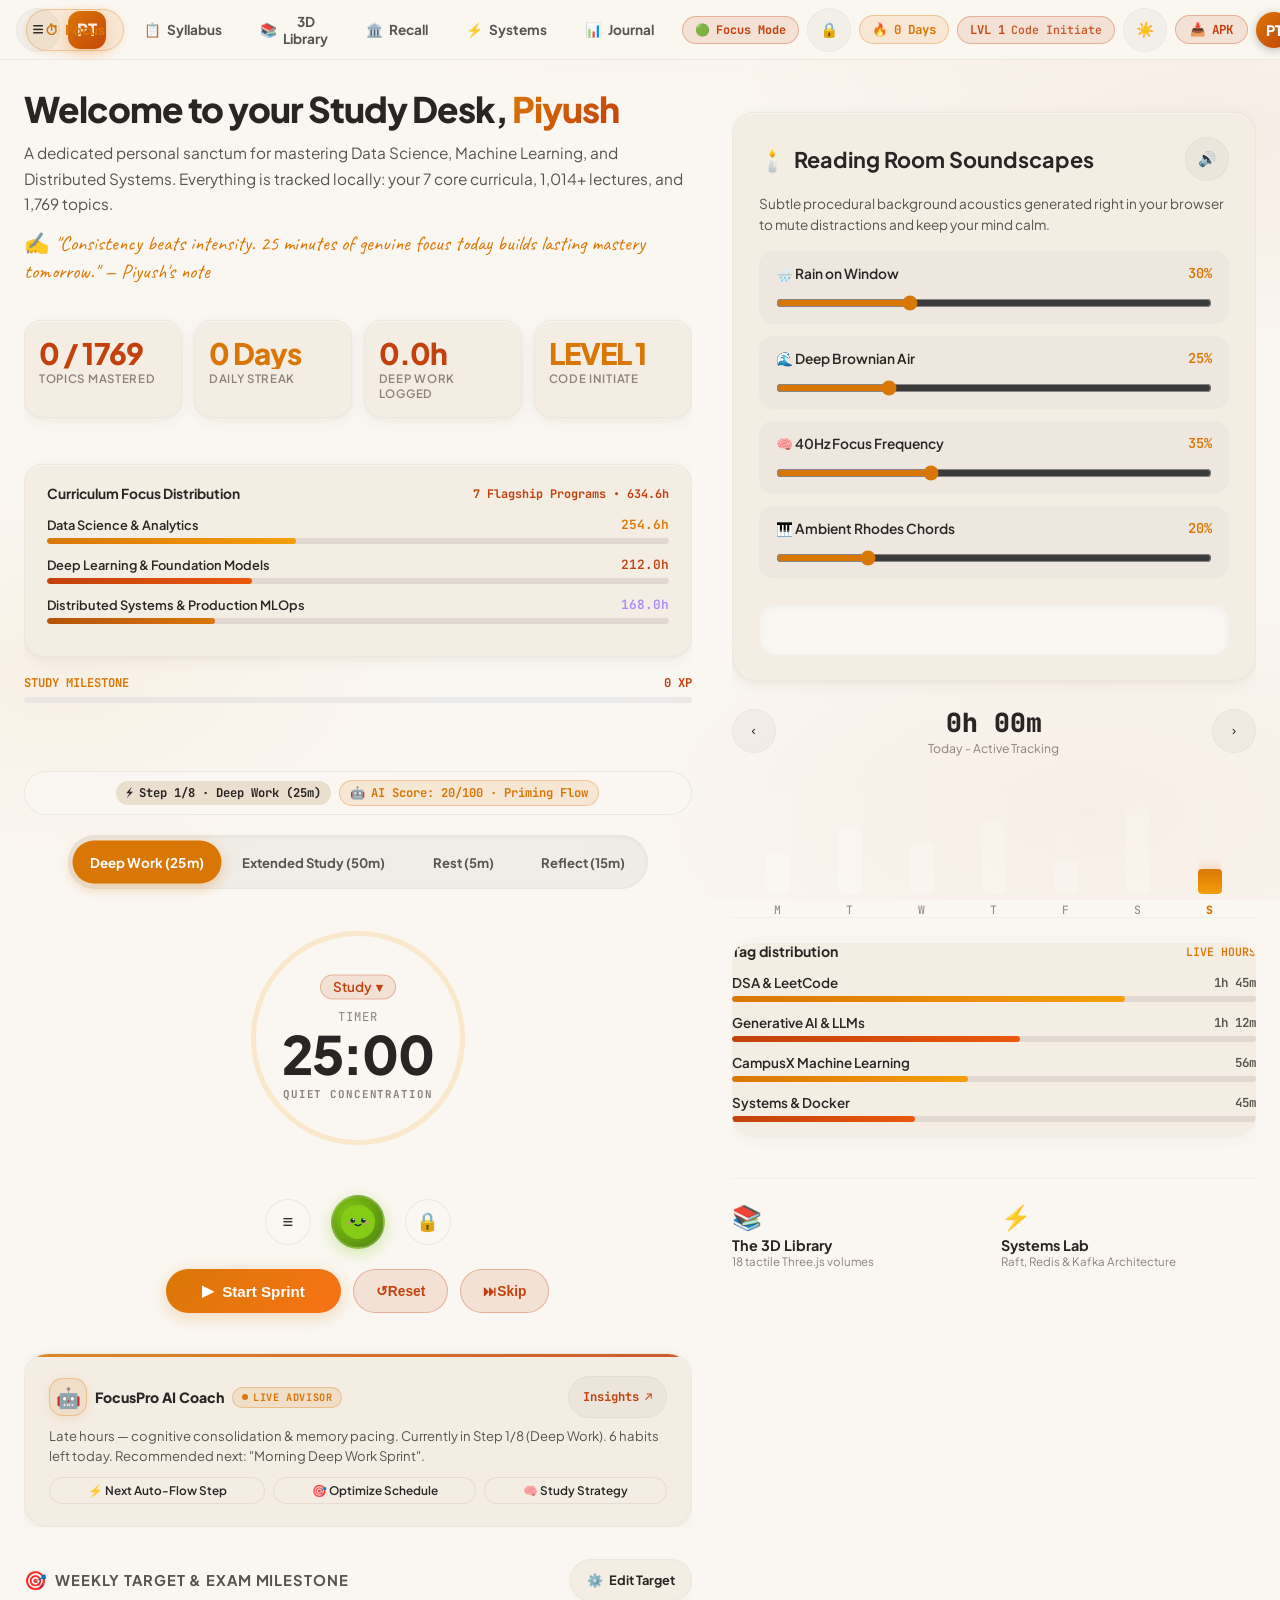
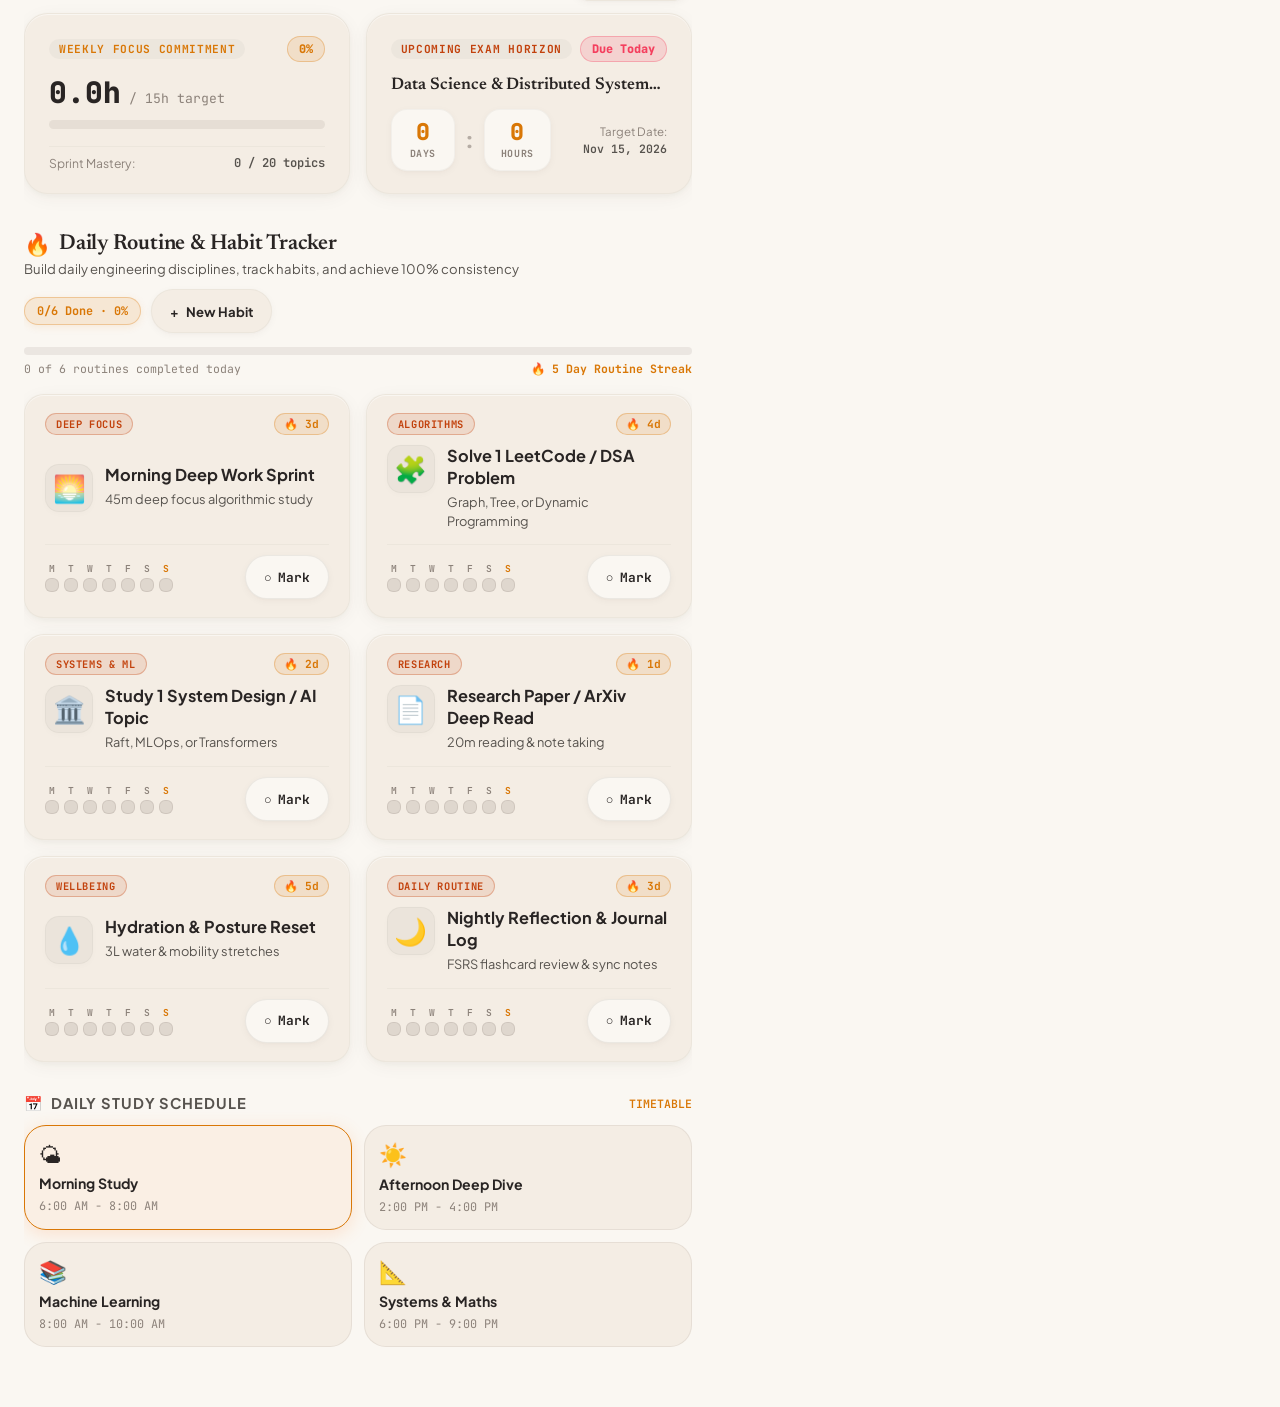
==== commit 7f6f70d1: "fix(dashboard-layout): fix right-side clipping and overflow on first page, restore fluid responsive " ====
--- a/index.html
+++ b/index.html
@@ -538,7 +538,7 @@
           </div>
 
           <!-- Quick Access Cards to 3D Environments -->
-          <div style="display: grid; grid-template-columns: 1fr 1fr; gap: 16px; margin-top: 24px; padding-top: 18px; border-top: 1px solid var(--surface-border-subtle);">
+          <div class="dash-quick-access-grid">
             <div class="stat-item" style="cursor: pointer;" onclick="window.switchView('bookshelf')">
               <div style="font-size: 1.5rem; margin-bottom: 4px;">📚</div>
               <div style="font-size: 0.9rem; font-weight: 700;">The 3D Library</div>
--- a/studypulse.css
+++ b/studypulse.css
@@ -687,16 +687,28 @@
    VIEW 1: THE STUDY DESK (REGAIN FOCUS & ANALYTICS LAYOUT)
    ========================================================================== */
 .dashboard-grid {
-  display: grid;
-  grid-template-columns: 1fr;
-  gap: 36px;
+  display: flex;
+  flex-direction: column;
+  gap: 32px;
+  width: 100%;
+  max-width: 100%;
+  box-sizing: border-box;
 }
 
 @media (min-width: 1040px) {
   .dashboard-grid {
-    grid-template-columns: 1.15fr 0.85fr;
-    gap: 48px;
-  }
+    display: grid;
+    grid-template-columns: 1.12fr 0.88fr;
+    gap: 40px;
+    align-items: start;
+  }
+}
+
+.dashboard-grid > div {
+  min-width: 0;
+  max-width: 100%;
+  width: 100%;
+  box-sizing: border-box;
 }
 
 /* Editorial Welcome Section */
@@ -706,8 +718,11 @@
   border-radius: 0;
   padding: 0 0 20px 0;
   position: relative;
-  overflow: visible;
+  overflow: hidden;
   box-shadow: none;
+  width: 100%;
+  max-width: 100%;
+  box-sizing: border-box;
 }
 
 .hero-header {
@@ -891,17 +906,24 @@
   align-items: center;
   text-align: center;
   box-shadow: none;
+  width: 100%;
+  max-width: 100%;
+  box-sizing: border-box;
+  overflow: hidden;
 }
 
 .pomo-mode-selector {
   display: flex;
   background: rgba(255, 255, 255, 0.05);
   border-radius: var(--radius-full);
-  padding: 4px;
-  gap: 4px;
+  padding: 5px;
+  gap: 6px;
   margin-bottom: 26px;
   flex-wrap: wrap;
   justify-content: center;
+  width: 100%;
+  max-width: 580px;
+  box-sizing: border-box;
 }
 
 [data-theme="light"] .pomo-mode-selector {
@@ -911,13 +933,26 @@
 .pomo-tab {
   background: transparent;
   border: none;
-  padding: 8px 18px;
+  padding: 8px 16px;
   border-radius: var(--radius-full);
   font-size: 0.82rem;
   font-weight: 600;
   color: var(--text-secondary);
   cursor: pointer;
   transition: var(--transition-fast);
+  box-sizing: border-box;
+  text-align: center;
+}
+
+@media (max-width: 540px) {
+  .pomo-mode-selector {
+    border-radius: 16px;
+  }
+  .pomo-tab {
+    flex: 1 1 calc(50% - 6px);
+    padding: 7px 8px;
+    font-size: 0.76rem;
+  }
 }
 
 .pomo-tab.active {
--- a/css/modern-app.css
+++ b/css/modern-app.css
@@ -307,15 +307,18 @@
 /* Habit Card (Modern Card Depth & Subtle Hover Glow) */
 .habits-grid {
   display: grid;
-  grid-template-columns: repeat(auto-fit, minmax(280px, 1fr));
+  grid-template-columns: repeat(auto-fit, minmax(min(100%, 260px), 1fr));
   gap: 16px;
+  width: 100%;
+  max-width: 100%;
+  box-sizing: border-box;
 }
 
 .habit-card {
   background: var(--bg-secondary);
   border: var(--border-card-subtle);
   border-radius: var(--radius-card-md);
-  padding: 20px 22px;
+  padding: 18px 20px;
   box-shadow: var(--shadow-elevation-2);
   box-shadow: var(--shadow-elevation-2), var(--border-glass-specular);
   transition: var(--fluid-smooth);
@@ -323,6 +326,10 @@
   flex-direction: column;
   justify-content: space-between;
   position: relative;
+  min-width: 0;
+  max-width: 100%;
+  box-sizing: border-box;
+  overflow: hidden;
 }
 
 .habit-card:hover {
@@ -1041,6 +1048,11 @@
 }
 
 .audio-fft-canvas {
+  width: 100% !important;
+  max-width: 100% !important;
+  height: 52px;
+  display: block;
+  box-sizing: border-box;
   border-radius: 16px;
   border: var(--border-card-subtle);
   background: var(--bg-primary);
@@ -1241,12 +1253,20 @@
    12. POLISHED SEGMENTED CONTROLS & NAVIGATION TABS
    ========================================================================== */
 .pomo-mode-selector {
+  display: flex;
+  flex-wrap: wrap;
+  justify-content: center;
+  align-items: center;
   border-radius: var(--radius-pill);
   padding: 5px;
   background: rgba(140, 130, 122, 0.14);
   border: var(--border-card-subtle);
   box-shadow: inset 0 1px 4px rgba(0, 0, 0, 0.06);
-  gap: 4px;
+  gap: 6px;
+  width: 100%;
+  max-width: 580px;
+  margin: 0 auto 24px;
+  box-sizing: border-box;
 }
 
 [data-theme="dark"] .pomo-mode-selector {
@@ -1254,13 +1274,30 @@
 }
 
 .pomo-tab {
-  min-height: 44px;
-  padding: 8px 22px;
+  flex: 1 1 auto;
+  min-width: 110px;
+  min-height: 42px;
+  padding: 8px 16px;
   border-radius: var(--radius-pill);
   font-family: var(--font-sans);
-  font-size: 0.85rem;
+  font-size: 0.82rem;
   font-weight: 700;
+  text-align: center;
   transition: var(--spring-bounce);
+  box-sizing: border-box;
+}
+
+@media (max-width: 540px) {
+  .pomo-mode-selector {
+    border-radius: 16px;
+  }
+  .pomo-tab {
+    flex: 1 1 calc(50% - 6px);
+    padding: 7px 8px;
+    font-size: 0.76rem;
+    min-height: 38px;
+    min-width: 0;
+  }
 }
 
 .pomo-tab.active {
@@ -1321,19 +1358,34 @@
    13. DESK STATS & REGAIN CARDS
    ========================================================================== */
 .stats-counter-grid {
+  display: grid;
+  grid-template-columns: repeat(auto-fit, minmax(min(100%, 140px), 1fr));
   border: none;
-  gap: 16px;
+  gap: 12px;
   padding: 10px 0 22px 0;
+  width: 100%;
+  max-width: 100%;
+  box-sizing: border-box;
 }
 
 .stats-counter-grid .stat-item {
   background: var(--bg-secondary);
   border: var(--border-card-subtle);
-  border-radius: 20px;
-  padding: 18px 20px;
+  border-radius: 18px;
+  padding: 16px 14px;
   box-shadow: var(--shadow-elevation-2);
   box-shadow: var(--shadow-elevation-2), var(--border-glass-specular);
   transition: var(--fluid-smooth);
+  min-width: 0;
+  box-sizing: border-box;
+  overflow: hidden;
+}
+
+.stats-counter-grid .stat-item .stat-num {
+  font-size: clamp(1.2rem, 3.8vw, 1.85rem);
+  white-space: nowrap;
+  overflow: hidden;
+  text-overflow: ellipsis;
 }
 
 .stats-counter-grid .stat-item:hover {
@@ -1346,11 +1398,15 @@
   background: var(--bg-secondary);
   border: var(--border-card-subtle);
   border-radius: var(--radius-card-md);
-  padding: 22px 26px;
+  padding: 20px 22px;
   box-shadow: var(--shadow-elevation-2);
   box-shadow: var(--shadow-elevation-2), var(--border-glass-specular);
   transition: var(--fluid-smooth);
   margin-top: 24px;
+  width: 100%;
+  max-width: 100%;
+  box-sizing: border-box;
+  overflow: hidden;
 }
 
 .regain-tag-dist-card:hover {
@@ -1430,3 +1486,152 @@
 .btn-pomo-sec:active {
   transform: scale(0.96);
 }
+
+/* ==========================================================================
+   16. DASHBOARD ZERO-BLEED LAYOUT & RESPONSIVE COLUMN CONTAINMENT
+   Guarantees 100% visibility, zero horizontal clipping, and fluid balance
+   ========================================================================== */
+#view-dashboard {
+  width: 100%;
+  max-width: 100%;
+  box-sizing: border-box;
+  overflow-x: hidden;
+}
+
+.dashboard-grid {
+  display: flex;
+  flex-direction: column;
+  gap: 32px;
+  width: 100%;
+  max-width: 100%;
+  box-sizing: border-box;
+}
+
+@media (min-width: 1040px) {
+  .dashboard-grid {
+    display: grid;
+    grid-template-columns: 1.12fr 0.88fr;
+    gap: 40px;
+    align-items: start;
+  }
+}
+
+.dashboard-grid > div {
+  min-width: 0;
+  max-width: 100%;
+  width: 100%;
+  box-sizing: border-box;
+  overflow-x: hidden;
+}
+
+.hero-card,
+.focus-card,
+.milestone-widget-section,
+.habits-widget-section,
+.regain-routines-section,
+.audio-studio-card,
+.regain-tracker-panel {
+  width: 100%;
+  max-width: 100%;
+  box-sizing: border-box;
+}
+
+.focuspro-status-bar {
+  display: flex;
+  align-items: center;
+  justify-content: center;
+  gap: 8px;
+  flex-wrap: wrap;
+  width: 100%;
+  max-width: 100%;
+  box-sizing: border-box;
+}
+
+.focuspro-cycle-pill,
+.focuspro-score-pill {
+  max-width: 100%;
+  box-sizing: border-box;
+  text-align: center;
+}
+
+.focuspro-advisor-card {
+  width: 100%;
+  max-width: 100%;
+  box-sizing: border-box;
+  overflow: hidden;
+}
+
+.focuspro-advisor-pills {
+  display: flex;
+  flex-wrap: wrap;
+  gap: 8px;
+  width: 100%;
+  max-width: 100%;
+  box-sizing: border-box;
+}
+
+.advisor-pill {
+  flex: 1 1 auto;
+  max-width: 100%;
+  box-sizing: border-box;
+  text-align: center;
+}
+
+.dash-quick-access-grid {
+  display: grid;
+  grid-template-columns: 1fr 1fr;
+  gap: 14px;
+  width: 100%;
+  max-width: 100%;
+  box-sizing: border-box;
+  margin-top: 24px;
+  padding-top: 18px;
+  border-top: 1px solid var(--surface-border-subtle);
+}
+
+@media (max-width: 480px) {
+  .dash-quick-access-grid {
+    grid-template-columns: 1fr;
+  }
+}
+
+#view-dashboard img,
+#view-dashboard canvas,
+#view-dashboard svg {
+  max-width: 100%;
+}
+
+@media (max-width: 640px) {
+  .main-container {
+    padding: 16px 12px 32px 12px !important;
+    max-width: 100% !important;
+  }
+  
+  .focuspro-status-bar {
+    padding: 6px 10px !important;
+    gap: 6px !important;
+  }
+
+  .focuspro-cycle-pill,
+  .focuspro-score-pill {
+    font-size: 0.72rem !important;
+    padding: 4px 8px !important;
+  }
+
+  .focuspro-advisor-card {
+    padding: 16px 14px !important;
+  }
+
+  .milestone-card {
+    padding: 16px 14px !important;
+  }
+
+  .habit-card {
+    padding: 14px 14px !important;
+  }
+
+  .regain-tag-dist-card {
+    padding: 16px 14px !important;
+  }
+}
+
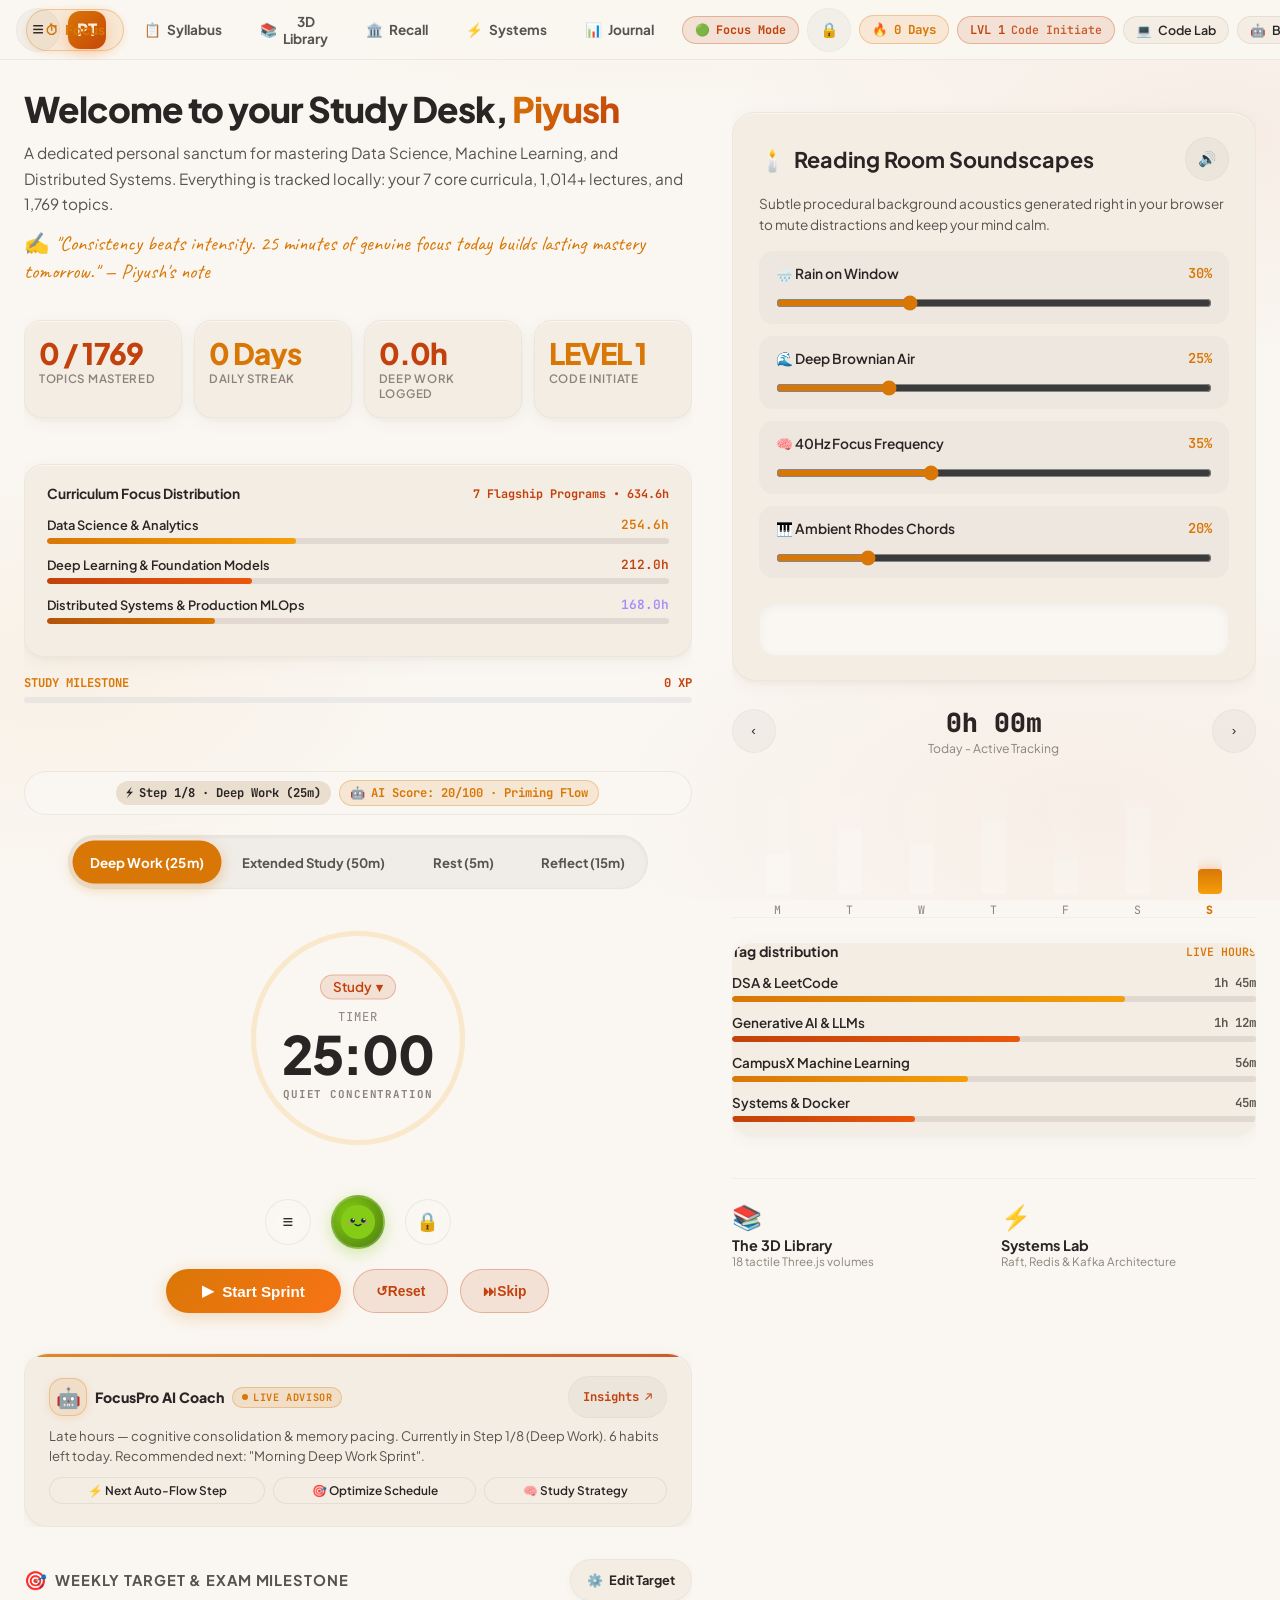
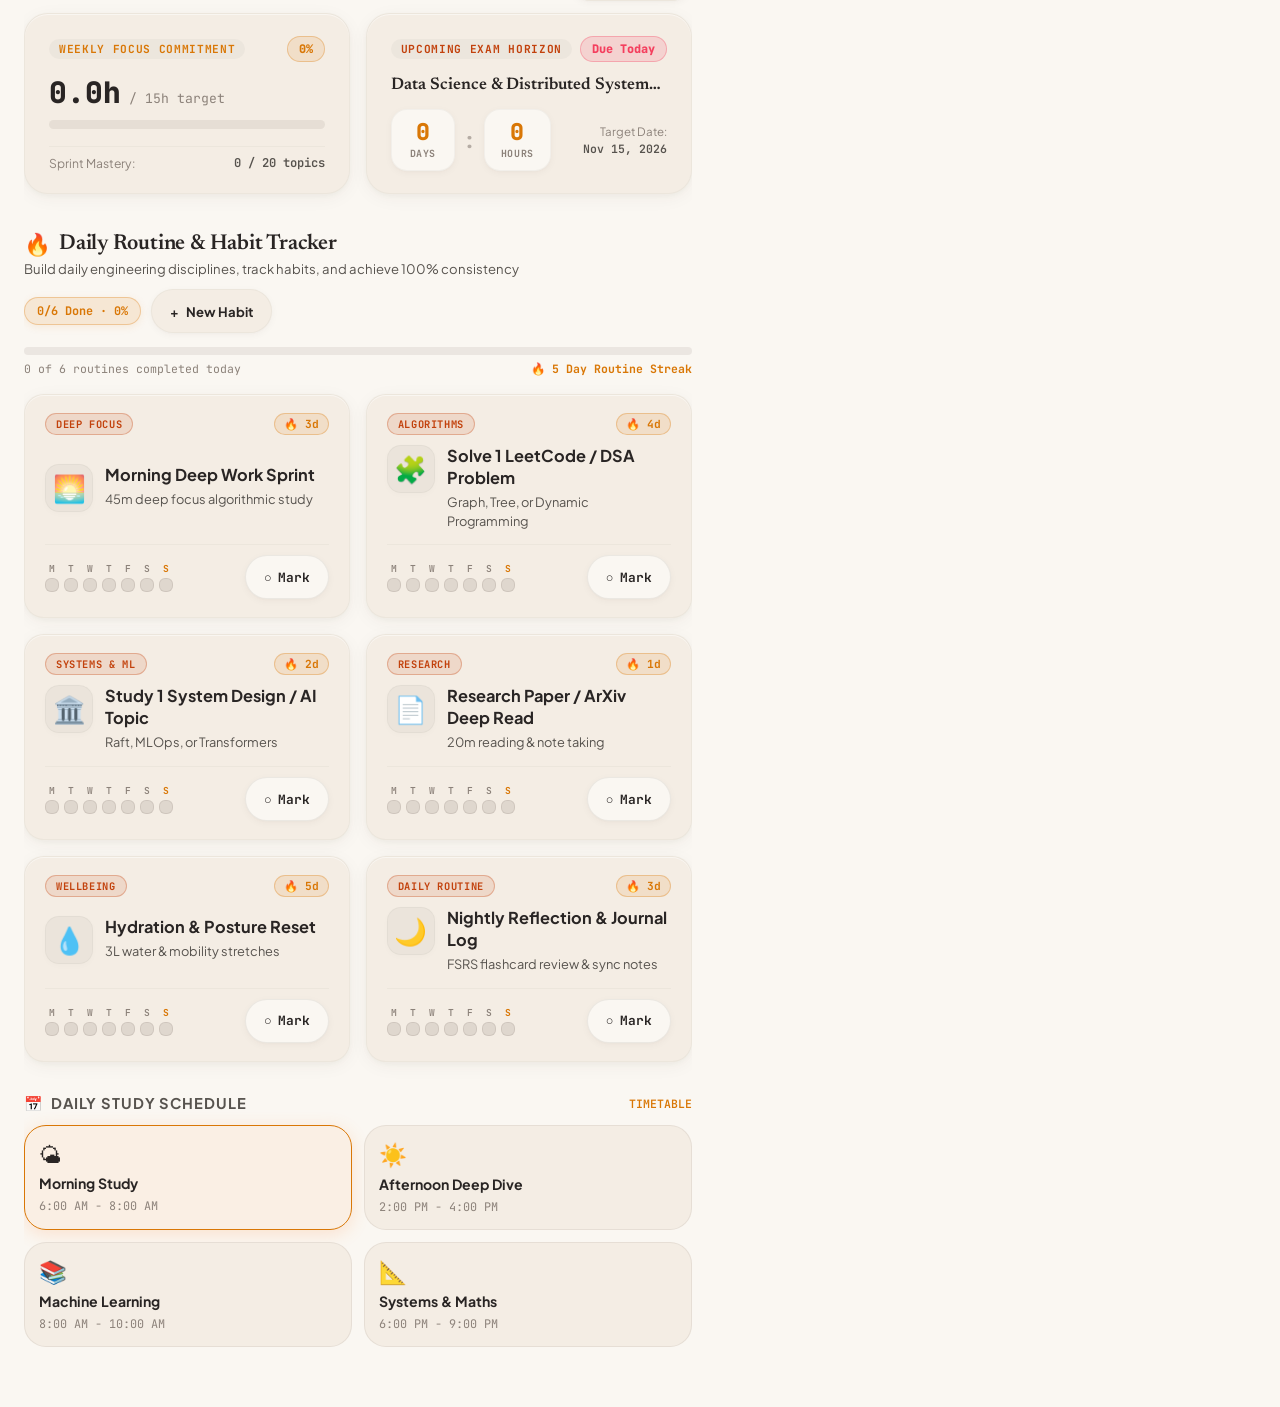
==== commit 643d8e08: "feat: integrate Code Lab, Systems Workbench, 3D Galaxy, and Bar Raiser screener" ====
--- a/index.html
+++ b/index.html
@@ -77,6 +77,12 @@
           <span id="rpg-level-badge">LVL 1</span>
           <span id="rpg-title-badge" style="opacity: 0.85; font-size: 0.72rem;">Code Initiate</span>
         </div>
+        <button class="btn-feature-pill" onclick="window.openCodeSandbox()" title="Open Python & Numerical Code Lab">
+          <span>💻</span> <span>Code Lab</span>
+        </button>
+        <button class="btn-feature-pill" onclick="window.openBarRaiserModal()" title="Open Socratic System Design & Mock Interview Griller">
+          <span>🤖</span> <span>Bar Raiser</span>
+        </button>
         <button class="icon-btn" id="theme-toggle-btn" onclick="window.toggleAppTheme()" title="Toggle Dark/Light Mode">
           <span id="theme-toggle-icon">☀️</span>
         </button>
@@ -655,28 +661,71 @@
       <div class="module-accordion-list" id="module-accordion-list"></div>
     </section>
 
-    <!-- VIEW 3: 3D TACTILE BOOKSHELF & FULLSCREEN LIBRARY -->
+    <!-- VIEW 3: 3D TACTILE BOOKSHELF & COSMIC GALAXY -->
     <section class="view-panel" id="view-bookshelf">
-      <div class="bookshelf-container" id="bookshelf-container">
-        <div class="bookshelf-hud">
-          <div class="bookshelf-hud-left">
-            <div class="bookshelf-hud-badge">
-              <span>📚 3D REFERENCE SHELF • 18 VOLUMES</span>
-            </div>
-            <div class="bookshelf-hud-badge hint-badge">
-              <span>👆 Tap any book to inspect syllabus</span>
-            </div>
-          </div>
-          <div class="bookshelf-hud-right">
-            <button class="bookshelf-hud-btn" id="btn-bookshelf-fullscreen" onclick="window.toggleBookshelfFullscreen()" title="Toggle Fullscreen 3D View">
-              <span id="bookshelf-fs-icon">⛶</span> <span id="bookshelf-fs-label">Fullscreen</span>
+      <!-- Segmented Mode Switcher: 3D Bookshelf vs 3D Cosmic Galaxy -->
+      <div class="bookshelf-segmented-bar">
+        <button class="bookshelf-seg-btn active" id="tab-btn-bookshelf-3d" onclick="window.switchBookshelfMode('shelf')">
+          <span>📚</span> <span>3D Library Shelf (18 Volumes)</span>
+        </button>
+        <button class="bookshelf-seg-btn" id="tab-btn-galaxy-3d" onclick="window.switchBookshelfMode('galaxy')">
+          <span>🌌</span> <span>Cosmic Synapse Galaxy</span>
+        </button>
+      </div>
+
+      <!-- Mode A: 3D Bookshelf -->
+      <div id="bookshelf-shelf-wrapper">
+        <div class="bookshelf-container" id="bookshelf-container">
+          <div class="bookshelf-hud">
+            <div class="bookshelf-hud-left">
+              <div class="bookshelf-hud-badge">
+                <span>📚 3D REFERENCE SHELF • 18 VOLUMES</span>
+              </div>
+              <div class="bookshelf-hud-badge hint-badge">
+                <span>👆 Tap any book to inspect syllabus</span>
+              </div>
+            </div>
+            <div class="bookshelf-hud-right">
+              <button class="bookshelf-hud-btn" id="btn-bookshelf-fullscreen" onclick="window.toggleBookshelfFullscreen()" title="Toggle Fullscreen 3D View">
+                <span id="bookshelf-fs-icon">⛶</span> <span id="bookshelf-fs-label">Fullscreen</span>
+              </button>
+              <button class="bookshelf-hud-btn" onclick="window.bookshelf3DClose()" title="Reset Camera View">
+                <span>↺ Reset</span>
+              </button>
+            </div>
+          </div>
+          <div id="bookshelf-3d-canvas-container"></div>
+        </div>
+      </div>
+
+      <!-- Mode B: 3D Cosmic Galaxy -->
+      <div id="bookshelf-galaxy-wrapper" style="display: none;">
+        <div class="galaxy-hud-panel">
+          <div class="galaxy-hud-header">
+            <div>
+              <div class="galaxy-hud-badge">🌌 3D KNOWLEDGE GALAXY • 32 CROSS-CURRICULUM SYNAPSES</div>
+              <p style="font-size: 0.78rem; color: var(--text-secondary); margin: 3px 0 0 0;">Drag to rotate starfield • Tap glowing stars to inspect prerequisite paths</p>
+            </div>
+            <button class="btn-pomo-sec" style="padding: 6px 14px; font-size: 0.78rem;" onclick="window.init3DKnowledgeGalaxy('galaxy-3d-canvas')">
+              <span>↺ Reset View</span>
             </button>
-            <button class="bookshelf-hud-btn" onclick="window.bookshelf3DClose()" title="Reset Camera View">
-              <span>↺ Reset</span>
-            </button>
-          </div>
-        </div>
-        <div id="bookshelf-3d-canvas-container"></div>
+          </div>
+
+          <div class="galaxy-filter-bar">
+            <button class="galaxy-filter-pill active" data-track="all" onclick="window.filterGalaxyByTrack('all')">All Synapses</button>
+            <button class="galaxy-filter-pill" data-track="MATH" onclick="window.filterGalaxyByTrack('MATH')">📐 Math</button>
+            <button class="galaxy-filter-pill" data-track="PYTHON" onclick="window.filterGalaxyByTrack('PYTHON')">💻 Python & DSA</button>
+            <button class="galaxy-filter-pill" data-track="MACHINE LEARNING" onclick="window.filterGalaxyByTrack('MACHINE LEARNING')">📈 Machine Learning</button>
+            <button class="galaxy-filter-pill" data-track="DEEP LEARNING" onclick="window.filterGalaxyByTrack('DEEP LEARNING')">🧠 Deep Learning</button>
+            <button class="galaxy-filter-pill" data-track="SYSTEMS" onclick="window.filterGalaxyByTrack('SYSTEMS')">⚡ Systems</button>
+          </div>
+        </div>
+
+        <div class="galaxy-canvas-container" id="galaxy-3d-canvas-box" style="position: relative;">
+          <div id="galaxy-3d-canvas" style="width: 100%; height: 420px; border-radius: 20px; overflow: hidden; background: #060913;"></div>
+          <!-- Floating Cosmic Dossier Card -->
+          <div class="galaxy-node-dossier" id="galaxy-node-dossier-card" style="display: none;"></div>
+        </div>
       </div>
     </section>
 
@@ -695,43 +744,174 @@
       </div>
     </section>
 
-    <!-- VIEW 5: DISTRIBUTED SYSTEMS ARCHITECTURE LAB -->
+    <!-- VIEW 5: DISTRIBUTED SYSTEMS ARCHITECTURE LAB & WORKBENCH -->
     <section class="view-panel" id="view-chaos">
-      <div class="chaos-lab-panel">
-        <div class="chaos-top-bar">
-          <div>
-            <h2 style="font-family: var(--font-serif); font-size: 1.35rem; font-weight: 600; margin-bottom: 4px;">Distributed Systems Architecture Lab</h2>
-            <p style="font-size: 0.86rem; color: var(--text-secondary);">Interactive fault injection and resilience testing workbench</p>
-          </div>
-          <div class="chaos-arch-tabs">
-            <button class="btn-arch-tab active" data-arch="gateway" onclick="window.loadChaosArchitecture('gateway')">API Gateway & Redis</button>
-            <button class="btn-arch-tab" data-arch="raft" onclick="window.loadChaosArchitecture('raft')">Raft Consensus Quorum</button>
-            <button class="btn-arch-tab" data-arch="kafka" onclick="window.loadChaosArchitecture('kafka')">Kafka Microservices</button>
-          </div>
-        </div>
-
-        <div class="chaos-canvas-wrapper" id="chaos-canvas-wrapper">
-          <canvas id="chaos-canvas"></canvas>
-        </div>
-
-        <!-- Action Grid -->
-        <div class="chaos-controls-grid">
-          <button class="btn-chaos-action surge" onclick="window.chaosInjectTrafficSpike()">
-            <span>💥</span> <span>100k RPS Surge</span>
-          </button>
-          <button class="btn-chaos-action kill" onclick="window.chaosKillLeaderNode()">
-            <span>☠️</span> <span>Terminate Leader</span>
-          </button>
-          <button class="btn-chaos-action" onclick="window.chaosInjectLatencyJitter()">
-            <span>⏱️</span> <span>300ms Jitter</span>
-          </button>
-          <button class="btn-chaos-action heal" onclick="window.chaosHealCluster()">
-            <span>💚</span> <span>Heal Cluster</span>
-          </button>
-        </div>
-
-        <div class="chaos-console-logs" id="chaos-console-logs">
-          <div class="chaos-log-line" style="color: #64748b;">[SYSTEM ONLINE] Distributed architecture running normally. Select an action to test resilience.</div>
+      <!-- Chaos View Segmented Mode Switcher -->
+      <div class="chaos-segmented-bar">
+        <button class="chaos-seg-btn active" id="tab-btn-chaos-sim" onclick="window.switchChaosTab('sim')">
+          <span>⚡</span> <span>Chaos Simulator</span>
+        </button>
+        <button class="chaos-seg-btn" id="tab-btn-chaos-arch" onclick="window.switchChaosTab('arch')">
+          <span>📐</span> <span>Architecture Workbench</span>
+        </button>
+      </div>
+
+      <!-- Mode 1: Chaos Simulator -->
+      <div id="chaos-simulator-wrapper">
+        <div class="chaos-lab-panel">
+          <div class="chaos-top-bar">
+            <div>
+              <h2 style="font-family: var(--font-serif); font-size: 1.35rem; font-weight: 600; margin-bottom: 4px;">Distributed Systems Architecture Lab</h2>
+              <p style="font-size: 0.86rem; color: var(--text-secondary);">Interactive fault injection and resilience testing workbench</p>
+            </div>
+            <div class="chaos-arch-tabs">
+              <button class="btn-arch-tab active" data-arch="gateway" onclick="window.loadChaosArchitecture('gateway')">API Gateway & Redis</button>
+              <button class="btn-arch-tab" data-arch="raft" onclick="window.loadChaosArchitecture('raft')">Raft Consensus Quorum</button>
+              <button class="btn-arch-tab" data-arch="kafka" onclick="window.loadChaosArchitecture('kafka')">Kafka Microservices</button>
+            </div>
+          </div>
+
+          <div class="chaos-canvas-wrapper" id="chaos-canvas-wrapper">
+            <canvas id="chaos-canvas"></canvas>
+          </div>
+
+          <!-- Action Grid -->
+          <div class="chaos-controls-grid">
+            <button class="btn-chaos-action surge" onclick="window.chaosInjectTrafficSpike()">
+              <span>💥</span> <span>100k RPS Surge</span>
+            </button>
+            <button class="btn-chaos-action kill" onclick="window.chaosKillLeaderNode()">
+              <span>☠️</span> <span>Terminate Leader</span>
+            </button>
+            <button class="btn-chaos-action" onclick="window.chaosInjectLatencyJitter()">
+              <span>⏱️</span> <span>300ms Jitter</span>
+            </button>
+            <button class="btn-chaos-action heal" onclick="window.chaosHealCluster()">
+              <span>💚</span> <span>Heal Cluster</span>
+            </button>
+          </div>
+
+          <div class="chaos-console-logs" id="chaos-console-logs">
+            <div class="chaos-log-line" style="color: #64748b;">[SYSTEM ONLINE] Distributed architecture running normally. Select an action to test resilience.</div>
+          </div>
+        </div>
+      </div>
+
+      <!-- Mode 2: System Design Architecture Workbench & Capacity Math Engine -->
+      <div id="chaos-workbench-wrapper" style="display: none;">
+        <div class="workbench-panel">
+          <!-- Top Bar -->
+          <div class="workbench-top-bar">
+            <div class="workbench-title-box">
+              <div class="workbench-badge">📐 SYSTEM DESIGN WORKBENCH & CAPACITY ENGINE</div>
+              <h2 id="workbench-active-title" style="font-family: var(--font-serif); font-size: 1.25rem; font-weight: 600; margin: 4px 0 2px 0;">High-Throughput Feature Store & Real-Time Triton Inference</h2>
+              <p id="workbench-active-desc" style="font-size: 0.84rem; color: var(--text-secondary); margin: 0;">Low-latency ML inference architecture with dual-layer caching and GPU model serving.</p>
+            </div>
+            <div class="workbench-controls-group">
+              <label for="workbench-blueprint-select" style="font-size: 0.82rem; font-weight: 600; color: var(--text-secondary);">Blueprint:</label>
+              <select id="workbench-blueprint-select" class="workbench-select"></select>
+              <button class="btn-pomo-sec" style="padding: 7px 14px; font-size: 0.82rem;" onclick="window.initSystemWorkbench()">
+                <span>↺ Reset</span>
+              </button>
+            </div>
+          </div>
+
+          <!-- Whiteboard Canvas Container -->
+          <div class="workbench-canvas-wrapper">
+            <div class="workbench-canvas-hint">
+              <span>💡 Drag components to rearrange topology • Tap a node to inspect • Magnetic links auto-route</span>
+            </div>
+            <div class="workbench-canvas-container" id="workbench-canvas-container">
+              <svg class="workbench-svg-layer" id="workbench-svg-layer"></svg>
+              <div class="workbench-nodes-layer" id="workbench-nodes-layer"></div>
+            </div>
+          </div>
+
+          <!-- Back-of-the-Envelope Capacity Estimator -->
+          <div class="boe-calculator-section">
+            <div class="boe-header-row">
+              <div class="boe-title-box">
+                <span style="font-size: 1.2rem;">🧮</span>
+                <div>
+                  <h3 style="margin: 0; font-size: 1rem; font-weight: 700;">Back-of-the-Envelope Capacity Estimator</h3>
+                  <p style="margin: 2px 0 0 0; font-size: 0.78rem; color: var(--text-secondary);">Real-time quantitative sizing for QPS, bandwidth, daily storage, hot RAM, and p99 latency</p>
+                </div>
+              </div>
+            </div>
+
+            <!-- Parameters Grid -->
+            <div class="boe-inputs-grid">
+              <div class="boe-input-card">
+                <div class="boe-input-label-row">
+                  <label for="boe-dau-input">Daily Active Users (DAU):</label>
+                  <span class="boe-val-badge" id="boe-dau-val">10M</span>
+                </div>
+                <input type="range" id="boe-dau-input" min="100000" max="100000000" step="500000" value="10000000" class="boe-slider">
+              </div>
+
+              <div class="boe-input-card">
+                <div class="boe-input-label-row">
+                  <label for="boe-rw-ratio-input">Read : Write Ratio:</label>
+                  <span class="boe-val-badge" id="boe-rw-ratio-val">20:1</span>
+                </div>
+                <input type="range" id="boe-rw-ratio-input" min="1" max="100" step="1" value="20" class="boe-slider">
+              </div>
+
+              <div class="boe-input-card">
+                <div class="boe-input-label-row">
+                  <label for="boe-payload-input">Avg Payload Size:</label>
+                  <span class="boe-val-badge" id="boe-payload-val">2.5 KB</span>
+                </div>
+                <input type="range" id="boe-payload-input" min="0.5" max="50" step="0.5" value="2.5" class="boe-slider">
+              </div>
+
+              <div class="boe-input-card">
+                <div class="boe-input-label-row">
+                  <label for="boe-retention-input">Retention Period (Days):</label>
+                </div>
+                <input type="number" id="boe-retention-input" min="30" max="3650" step="30" value="365" class="boe-number-input">
+              </div>
+
+              <div class="boe-input-card">
+                <div class="boe-input-label-row">
+                  <label for="boe-replication-input">Replication Factor:</label>
+                </div>
+                <input type="number" id="boe-replication-input" min="1" max="7" step="1" value="3" class="boe-number-input">
+              </div>
+            </div>
+
+            <!-- Calculated Output Metric Grid -->
+            <div class="boe-metrics-grid">
+              <div class="boe-metric-pill">
+                <span class="boe-metric-label">Average QPS</span>
+                <span class="boe-metric-val" id="boe-metric-avg-qps">-- RPS</span>
+              </div>
+              <div class="boe-metric-pill highlight">
+                <span class="boe-metric-label">Peak QPS (2.5x)</span>
+                <span class="boe-metric-val" id="boe-metric-peak-qps">-- RPS</span>
+              </div>
+              <div class="boe-metric-pill">
+                <span class="boe-metric-label">Daily Ingestion</span>
+                <span class="boe-metric-val" id="boe-metric-daily-storage">--</span>
+              </div>
+              <div class="boe-metric-pill">
+                <span class="boe-metric-label">Total Storage (Replicated)</span>
+                <span class="boe-metric-val" id="boe-metric-total-storage">--</span>
+              </div>
+              <div class="boe-metric-pill">
+                <span class="boe-metric-label">Peak Bandwidth</span>
+                <span class="boe-metric-val" id="boe-metric-bandwidth">-- Gbps</span>
+              </div>
+              <div class="boe-metric-pill">
+                <span class="boe-metric-label">Hot Cache RAM (80/20)</span>
+                <span class="boe-metric-val" id="boe-metric-cache-ram">-- GB</span>
+              </div>
+              <div class="boe-metric-pill latency">
+                <span class="boe-metric-label">Est. p99 Latency</span>
+                <span class="boe-metric-val" id="boe-metric-p99-latency">-- ms</span>
+              </div>
+            </div>
+          </div>
         </div>
       </div>
     </section>
@@ -1122,6 +1302,147 @@
   <!-- Book Dossier Modal Container (Used by 3D Bookshelf) -->
   <div class="dossier-overlay-modal" id="bookshelf-dossier-modal">
     <div class="dossier-card" id="bookshelf-dossier-content"></div>
+  </div>
+
+  <!-- =========================================================================
+       CODE LAB & NUMERICAL SANDBOX MODAL (PulseNumPy)
+       ========================================================================= -->
+  <div class="modal-overlay" id="code-sandbox-modal-overlay">
+    <div class="modal-card code-sandbox-card">
+      <div class="modal-header">
+        <div class="modal-title-group">
+          <span style="font-size: 1.4rem;">💻</span>
+          <div>
+            <div class="modal-title-text">StudyPulse Code Lab & Numerical Sandbox</div>
+            <div class="modal-subtitle-text">In-Browser PulseNumPy Runtime • Microsecond Benchmarks • 2D/3D Tensor Heatmap</div>
+          </div>
+        </div>
+        <button class="modal-close-btn" onclick="window.closeCodeSandbox()" title="Close Code Lab">✕</button>
+      </div>
+
+      <!-- Toolbar -->
+      <div class="sandbox-toolbar">
+        <div class="sandbox-toolbar-left">
+          <label class="sandbox-select-label" for="sandbox-template-select">Template:</label>
+          <select id="sandbox-template-select" class="sandbox-template-select"></select>
+          <span class="sandbox-template-name" id="sandbox-active-template-title">NumPy Vectorization</span>
+        </div>
+        <div class="sandbox-toolbar-right">
+          <span class="sandbox-timing-badge" id="sandbox-exec-time">0.00 ms</span>
+          <button class="btn-sandbox-action" onclick="window.clearCodeSandboxConsole()"><span>🧹</span> Clear</button>
+          <button class="btn-sandbox-run" onclick="window.runCodeSandbox()"><span>▶ Run Code</span> <kbd>Ctrl+↵</kbd></button>
+        </div>
+      </div>
+
+      <!-- Dual Pane: Code Editor + Stdout & Tensor Visualizer -->
+      <div class="sandbox-dual-pane">
+        <div class="sandbox-editor-pane">
+          <div class="pane-header">
+            <span>PYTHON / NUMERICAL REPL</span>
+            <span style="font-size: 0.72rem; color: var(--text-muted);">PulseNumPy v1.0 • Offline</span>
+          </div>
+          <textarea id="sandbox-code-editor" class="sandbox-textarea" spellcheck="false" placeholder="# Enter Python / PulseNumPy code here..."></textarea>
+        </div>
+
+        <div class="sandbox-output-pane">
+          <div class="pane-header">
+            <span>CONSOLE STDOUT</span>
+            <span style="font-size: 0.72rem; color: var(--text-muted);">Captures console.log & execution stats</span>
+          </div>
+          <pre id="sandbox-stdout" class="sandbox-stdout">// Console output will appear here after execution...</pre>
+
+          <div class="pane-header" style="margin-top: 12px;">
+            <span>ARRAY & STRIDE MEMORY VISUALIZER</span>
+          </div>
+          <div id="sandbox-array-visualizer" class="sandbox-visualizer-box">
+            <div style="color: var(--text-muted); font-size: 0.8rem; text-align: center; padding: 18px 0;">No active matrix to visualize</div>
+          </div>
+        </div>
+      </div>
+    </div>
+  </div>
+
+  <!-- =========================================================================
+       SOCRATIC SYSTEM DESIGN & MOCK INTERVIEW GRILLER (The Bar Raiser)
+       ========================================================================= -->
+  <div class="modal-overlay" id="bar-raiser-modal-overlay">
+    <div class="modal-card bar-raiser-modal-card">
+      <div class="modal-header">
+        <div class="modal-title-group">
+          <span style="font-size: 1.4rem;">🤖</span>
+          <div>
+            <div class="modal-title-text">The Bar Raiser: Socratic Technical Screener</div>
+            <div class="modal-subtitle-text">High-Stakes Staff & Senior Interview Simulation • 16+ Production Incidents</div>
+          </div>
+        </div>
+        <button class="modal-close-btn" onclick="window.closeBarRaiserModal()" title="Close Bar Raiser">✕</button>
+      </div>
+
+      <!-- Track Tabs -->
+      <div class="bar-raiser-tracks-bar">
+        <button class="bar-raiser-track-pill active" onclick="window.filterBarRaiserTrack('all')">All Tracks</button>
+        <button class="bar-raiser-track-pill" onclick="window.filterBarRaiserTrack('distributed')">⚡ Distributed Systems</button>
+        <button class="bar-raiser-track-pill" onclick="window.filterBarRaiserTrack('deeplearning')">🧠 Deep Learning</button>
+        <button class="bar-raiser-track-pill" onclick="window.filterBarRaiserTrack('mlops')">⚙️ Production MLOps</button>
+        <button class="bar-raiser-track-pill" onclick="window.filterBarRaiserTrack('algorithms')">📊 Algorithms & DSA</button>
+      </div>
+
+      <!-- Scenario Selector -->
+      <div class="bar-raiser-scenario-selector-row">
+        <label for="bar-raiser-scenario-select" style="font-weight: 600; font-size: 0.84rem;">Incident Scenario:</label>
+        <select id="bar-raiser-scenario-select" class="bar-raiser-scenario-select"></select>
+      </div>
+
+      <!-- Incident Prompt Box -->
+      <div class="bar-raiser-scenario-box">
+        <div class="bar-raiser-scenario-meta">
+          <span class="badge-track" id="bar-raiser-track">Distributed Systems</span>
+          <span class="badge-difficulty" id="bar-raiser-difficulty">Hard (Staff Tier)</span>
+        </div>
+        <h3 id="bar-raiser-title" class="bar-raiser-scenario-title">Scenario Title</h3>
+        <p id="bar-raiser-prompt" class="bar-raiser-scenario-prompt">Scenario description and technical prompt...</p>
+      </div>
+
+      <!-- Candidate Response Area -->
+      <div class="bar-raiser-answer-section">
+        <div class="bar-raiser-answer-header">
+          <span style="font-weight: 700; font-size: 0.88rem;">Your Engineering Solution:</span>
+          <div style="display: flex; gap: 8px; align-items: center;">
+            <button id="btn-bar-raiser-mic" class="btn-voice-mic" onclick="window.toggleBarRaiserVoice()" title="Dictate Answer using Speech-to-Text">
+              <span>🎙️</span> <span>Dictate</span>
+            </button>
+          </div>
+        </div>
+        <textarea id="bar-raiser-user-answer" class="bar-raiser-textarea" placeholder="Explain your architectural design, quorum conditions, failure modes, trade-offs, and mitigation strategies in detail..."></textarea>
+        <div class="bar-raiser-action-row">
+          <button class="btn-pomo-sec" onclick="window.closeBarRaiserModal()">Close</button>
+          <button class="btn-pomo-main" style="padding: 10px 24px; font-weight: 700;" onclick="window.evaluateBarRaiserAnswer()">
+            <span>🎯 Evaluate with Rubric</span>
+          </button>
+        </div>
+      </div>
+
+      <!-- Evaluation & Results Card -->
+      <div class="bar-raiser-results-card" id="bar-raiser-results-card" style="display: none;">
+        <div class="results-header-banner">
+          <div>
+            <div class="results-score-label">EVALUATION SCORE</div>
+            <div class="results-score-value" id="bar-raiser-score-num">0 / 100</div>
+          </div>
+          <div class="results-tier-badge" id="bar-raiser-tier-badge">L5 Senior Systems Engineer</div>
+        </div>
+
+        <div class="rubric-breakdown-section">
+          <h4 style="margin: 12px 0 8px 0; font-size: 0.92rem;">Concept & Rubric Breakdown:</h4>
+          <div id="bar-raiser-rubric-list" class="rubric-items-list"></div>
+        </div>
+
+        <div class="model-answer-section">
+          <h4 style="margin: 14px 0 8px 0; font-size: 0.92rem;">Staff Architect Model Answer:</h4>
+          <pre id="bar-raiser-model-answer" class="model-answer-pre"></pre>
+        </div>
+      </div>
+    </div>
   </div>
 
   <!-- =========================================================================
@@ -1160,5 +1481,9 @@
   <script src="js/chaos-simulator.js"></script>
   <script src="studypulse.js"></script>
   <script src="js/stats-analytics.js"></script>
+  <script src="js/galaxy-3d.js"></script>
+  <script src="js/code-sandbox.js"></script>
+  <script src="js/system-workbench.js"></script>
+  <script src="js/bar-raiser-griller.js"></script>
 </body>
 </html>
--- a/css/modern-app.css
+++ b/css/modern-app.css
@@ -1635,3 +1635,1066 @@
   }
 }
 
+/* =========================================================================
+   FLAGSHIP FEATURES EXTENSIONS: MODERN SQUIRCLE STYLING
+   1. Header Feature Action Pills
+   2. Segmented Mode Switchers (Bookshelf & Chaos Lab)
+   3. 3D Cosmic Galaxy Knowledge Constellation
+   4. Architecture Workbench & Capacity Math Engine
+   5. StudyPulse Code Lab & Numerical Sandbox
+   6. Socratic System Design & The Bar Raiser Griller
+   ========================================================================= */
+
+/* 1. Header Feature Action Pills */
+.btn-feature-pill {
+  display: inline-flex;
+  align-items: center;
+  gap: 6px;
+  background: var(--bg-secondary);
+  border: 1px solid var(--surface-border);
+  color: var(--text-primary);
+  font-size: 0.78rem;
+  font-family: var(--font-sans);
+  font-weight: 600;
+  padding: 5px 12px;
+  border-radius: var(--radius-pill);
+  cursor: pointer;
+  transition: var(--spring-micro);
+  white-space: nowrap;
+}
+
+.btn-feature-pill:hover {
+  background: var(--accent-orange);
+  color: #ffffff;
+  border-color: var(--accent-orange);
+  box-shadow: var(--accent-orange-glow);
+  transform: translateY(-1px);
+}
+
+.btn-feature-pill:active {
+  transform: scale(0.96);
+}
+
+@media (max-width: 680px) {
+  .btn-feature-pill span:not(:first-child) {
+    display: none;
+  }
+  .btn-feature-pill {
+    padding: 5px 8px;
+  }
+}
+
+/* 2. Segmented Mode Switchers (Bookshelf & Chaos Lab) */
+.bookshelf-segmented-bar,
+.chaos-segmented-bar {
+  display: flex;
+  gap: 8px;
+  background: var(--bg-secondary);
+  border: 1px solid var(--surface-border-subtle);
+  border-radius: var(--radius-card-md);
+  padding: 6px;
+  margin-bottom: 18px;
+  box-shadow: var(--shadow-elevation-1);
+}
+
+.bookshelf-seg-btn,
+.chaos-seg-btn {
+  flex: 1;
+  display: flex;
+  align-items: center;
+  justify-content: center;
+  gap: 8px;
+  padding: 10px 16px;
+  border-radius: var(--radius-pill);
+  font-family: var(--font-sans);
+  font-size: 0.85rem;
+  font-weight: 600;
+  color: var(--text-secondary);
+  background: transparent;
+  border: none;
+  cursor: pointer;
+  transition: var(--spring-micro);
+}
+
+.bookshelf-seg-btn:hover,
+.chaos-seg-btn:hover {
+  color: var(--text-primary);
+  background: rgba(0, 0, 0, 0.04);
+}
+
+[data-theme="dark"] .bookshelf-seg-btn:hover,
+[data-theme="dark"] .chaos-seg-btn:hover {
+  background: rgba(255, 255, 255, 0.05);
+}
+
+.bookshelf-seg-btn.active,
+.chaos-seg-btn.active {
+  color: #ffffff !important;
+  background: linear-gradient(135deg, var(--accent-orange), #ea580c) !important;
+  box-shadow: var(--accent-orange-glow);
+  font-weight: 700;
+}
+
+/* 3. 3D Cosmic Galaxy Knowledge Constellation */
+.galaxy-hud-panel {
+  background: var(--bg-secondary);
+  border: 1px solid var(--surface-border);
+  border-radius: var(--radius-card-lg);
+  padding: 16px 20px;
+  margin-bottom: 14px;
+  box-shadow: var(--shadow-elevation-2);
+}
+
+.galaxy-hud-header {
+  display: flex;
+  justify-content: space-between;
+  align-items: center;
+  flex-wrap: wrap;
+  gap: 12px;
+  margin-bottom: 14px;
+}
+
+.galaxy-hud-badge {
+  display: inline-block;
+  font-family: var(--font-mono);
+  font-size: 0.72rem;
+  font-weight: 700;
+  letter-spacing: 0.08em;
+  color: var(--accent-orange);
+  background: var(--accent-orange-soft);
+  padding: 4px 10px;
+  border-radius: var(--radius-pill);
+}
+
+.galaxy-filter-bar {
+  display: flex;
+  flex-wrap: wrap;
+  gap: 8px;
+}
+
+.galaxy-filter-pill {
+  font-family: var(--font-sans);
+  font-size: 0.78rem;
+  font-weight: 600;
+  padding: 6px 14px;
+  border-radius: var(--radius-pill);
+  background: var(--bg-primary);
+  border: 1px solid var(--surface-border);
+  color: var(--text-secondary);
+  cursor: pointer;
+  transition: var(--spring-micro);
+}
+
+.galaxy-filter-pill:hover {
+  border-color: var(--accent-orange);
+  color: var(--text-primary);
+  transform: translateY(-1px);
+}
+
+.galaxy-filter-pill.active {
+  background: var(--accent-orange);
+  border-color: var(--accent-orange);
+  color: #ffffff;
+  box-shadow: var(--accent-orange-glow);
+}
+
+.galaxy-canvas-container {
+  position: relative;
+  width: 100%;
+  border-radius: var(--radius-card-lg);
+  overflow: hidden;
+  box-shadow: var(--shadow-elevation-3);
+  border: 1px solid var(--surface-border);
+}
+
+.galaxy-node-dossier {
+  position: absolute;
+  bottom: 18px;
+  right: 18px;
+  max-width: 340px;
+  width: calc(100% - 36px);
+  background: rgba(18, 14, 13, 0.92);
+  backdrop-filter: blur(20px);
+  -webkit-backdrop-filter: blur(20px);
+  border: 1px solid rgba(245, 158, 11, 0.35);
+  border-radius: var(--radius-card-md);
+  padding: 16px;
+  color: #ffffff;
+  box-shadow: 0 16px 36px rgba(0, 0, 0, 0.6);
+  z-index: 50;
+  animation: dossierFadeIn 0.25s cubic-bezier(0.16, 1, 0.3, 1);
+}
+
+@keyframes dossierFadeIn {
+  from { opacity: 0; transform: translateY(12px) scale(0.96); }
+  to { opacity: 1; transform: translateY(0) scale(1); }
+}
+
+/* 4. Architecture Workbench & Capacity Math Engine */
+.workbench-panel {
+  background: var(--bg-secondary);
+  border: 1px solid var(--surface-border);
+  border-radius: var(--radius-card-lg);
+  padding: 22px;
+  box-shadow: var(--shadow-elevation-2);
+}
+
+.workbench-top-bar {
+  display: flex;
+  justify-content: space-between;
+  align-items: flex-start;
+  flex-wrap: wrap;
+  gap: 16px;
+  margin-bottom: 18px;
+  padding-bottom: 16px;
+  border-bottom: 1px solid var(--surface-border-subtle);
+}
+
+.workbench-badge {
+  font-family: var(--font-mono);
+  font-size: 0.70rem;
+  font-weight: 700;
+  color: var(--accent-blue);
+  background: var(--accent-blue-soft);
+  padding: 3px 10px;
+  border-radius: var(--radius-pill);
+  display: inline-block;
+}
+
+.workbench-controls-group {
+  display: flex;
+  align-items: center;
+  gap: 10px;
+  flex-wrap: wrap;
+}
+
+.workbench-select {
+  font-family: var(--font-sans);
+  font-size: 0.84rem;
+  padding: 8px 14px;
+  border-radius: var(--radius-pill);
+  background: var(--bg-primary);
+  color: var(--text-primary);
+  border: 1px solid var(--surface-border);
+  cursor: pointer;
+  outline: none;
+}
+
+.workbench-canvas-wrapper {
+  margin-bottom: 24px;
+}
+
+.workbench-canvas-hint {
+  font-size: 0.76rem;
+  color: var(--text-secondary);
+  margin-bottom: 8px;
+  padding: 4px 8px;
+}
+
+.workbench-canvas-container {
+  position: relative;
+  width: 100%;
+  height: 380px;
+  background: var(--bg-primary);
+  background-image: radial-gradient(var(--surface-border-subtle) 1.5px, transparent 1.5px);
+  background-size: 20px 20px;
+  border: 1px solid var(--surface-border);
+  border-radius: var(--radius-card-md);
+  overflow: hidden;
+  box-shadow: inset 0 2px 8px rgba(0, 0, 0, 0.06);
+}
+
+.workbench-svg-layer {
+  position: absolute;
+  top: 0;
+  left: 0;
+  width: 100%;
+  height: 100%;
+  pointer-events: none;
+}
+
+.workbench-nodes-layer {
+  position: absolute;
+  top: 0;
+  left: 0;
+  width: 100%;
+  height: 100%;
+}
+
+.workbench-wire {
+  stroke: var(--accent-orange);
+  stroke-width: 2.4;
+  fill: none;
+  stroke-linecap: round;
+  stroke-dasharray: 6 4;
+  animation: dashFlow 20s linear infinite;
+}
+
+@keyframes dashFlow {
+  to { stroke-dashoffset: -1000; }
+}
+
+.workbench-wire-label {
+  font-family: var(--font-mono);
+  font-size: 10px;
+  font-weight: 700;
+  fill: var(--text-secondary);
+  background: var(--bg-primary);
+}
+
+.workbench-node-card {
+  position: absolute;
+  width: 160px;
+  height: 70px;
+  background: var(--bg-secondary);
+  border: 1px solid var(--surface-border);
+  border-radius: var(--radius-card-sm);
+  padding: 10px 12px;
+  box-shadow: var(--shadow-elevation-2);
+  display: flex;
+  align-items: center;
+  gap: 10px;
+  cursor: grab;
+  user-select: none;
+  touch-action: none;
+  transition: box-shadow 0.2s ease, border-color 0.2s ease, transform 0.15s ease;
+  box-sizing: border-box;
+}
+
+.workbench-node-card:hover {
+  border-color: var(--accent-orange);
+  transform: translateY(-2px);
+  box-shadow: var(--shadow-elevation-3);
+}
+
+.workbench-node-card.selected {
+  border-color: var(--accent-blue);
+  box-shadow: 0 0 16px var(--accent-blue-glow);
+}
+
+.workbench-node-card.dragging {
+  cursor: grabbing;
+  transform: scale(1.04);
+  box-shadow: var(--shadow-elevation-4);
+  z-index: 100;
+}
+
+.wb-node-icon {
+  font-size: 1.5rem;
+  flex-shrink: 0;
+}
+
+.wb-node-text {
+  min-width: 0;
+  flex: 1;
+}
+
+.wb-node-title {
+  font-size: 0.78rem;
+  font-weight: 700;
+  color: var(--text-primary);
+  white-space: nowrap;
+  overflow: hidden;
+  text-overflow: ellipsis;
+}
+
+.wb-node-type {
+  font-family: var(--font-mono);
+  font-size: 0.65rem;
+  color: var(--accent-orange);
+  font-weight: 700;
+}
+
+/* Back-of-the-Envelope Capacity Estimator Section */
+.boe-calculator-section {
+  background: var(--bg-primary);
+  border: 1px solid var(--surface-border);
+  border-radius: var(--radius-card-md);
+  padding: 20px;
+}
+
+.boe-header-row {
+  display: flex;
+  align-items: center;
+  justify-content: space-between;
+  margin-bottom: 16px;
+}
+
+.boe-title-box {
+  display: flex;
+  align-items: center;
+  gap: 10px;
+}
+
+.boe-inputs-grid {
+  display: grid;
+  grid-template-columns: repeat(auto-fit, minmax(180px, 1fr));
+  gap: 14px;
+  margin-bottom: 20px;
+}
+
+.boe-input-card {
+  background: var(--bg-secondary);
+  border: 1px solid var(--surface-border-subtle);
+  border-radius: var(--radius-card-sm);
+  padding: 12px 14px;
+  display: flex;
+  flex-direction: column;
+  gap: 8px;
+}
+
+.boe-input-label-row {
+  display: flex;
+  justify-content: space-between;
+  align-items: center;
+  font-size: 0.78rem;
+  font-weight: 600;
+  color: var(--text-secondary);
+}
+
+.boe-val-badge {
+  font-family: var(--font-mono);
+  font-size: 0.74rem;
+  font-weight: 700;
+  color: var(--accent-orange);
+  background: var(--accent-orange-soft);
+  padding: 2px 6px;
+  border-radius: var(--radius-pill);
+}
+
+.boe-slider {
+  width: 100%;
+  accent-color: var(--accent-orange);
+  cursor: pointer;
+}
+
+.boe-number-input {
+  width: 100%;
+  padding: 6px 10px;
+  font-family: var(--font-mono);
+  font-size: 0.82rem;
+  border-radius: var(--radius-pill);
+  border: 1px solid var(--surface-border);
+  background: var(--bg-primary);
+  color: var(--text-primary);
+  box-sizing: border-box;
+}
+
+.boe-metrics-grid {
+  display: grid;
+  grid-template-columns: repeat(auto-fit, minmax(140px, 1fr));
+  gap: 10px;
+}
+
+.boe-metric-pill {
+  background: var(--bg-secondary);
+  border: 1px solid var(--surface-border-subtle);
+  border-radius: var(--radius-card-sm);
+  padding: 12px;
+  display: flex;
+  flex-direction: column;
+  gap: 4px;
+  transition: transform 0.15s ease;
+}
+
+.boe-metric-pill:hover {
+  transform: translateY(-2px);
+  border-color: var(--surface-border-active);
+}
+
+.boe-metric-pill.highlight {
+  border-color: var(--accent-orange-border);
+  background: var(--accent-orange-soft);
+}
+
+.boe-metric-pill.latency {
+  border-color: var(--accent-blue-border);
+  background: var(--accent-blue-soft);
+}
+
+.boe-metric-label {
+  font-size: 0.72rem;
+  color: var(--text-secondary);
+  font-weight: 600;
+}
+
+.boe-metric-val {
+  font-family: var(--font-mono);
+  font-size: 0.95rem;
+  font-weight: 800;
+  color: var(--text-primary);
+}
+
+/* 5. Generic Modal Overlay & Close Buttons */
+.modal-overlay {
+  position: fixed;
+  top: 0;
+  left: 0;
+  right: 0;
+  bottom: 0;
+  background: rgba(28, 20, 16, 0.65);
+  backdrop-filter: blur(14px);
+  -webkit-backdrop-filter: blur(14px);
+  z-index: 2500;
+  display: none;
+  align-items: center;
+  justify-content: center;
+  padding: 16px;
+  box-sizing: border-box;
+}
+
+.modal-overlay.active {
+  display: flex !important;
+}
+
+[data-theme="dark"] .modal-overlay {
+  background: rgba(10, 8, 8, 0.85);
+}
+
+.modal-close-btn {
+  background: transparent;
+  border: none;
+  color: var(--text-secondary);
+  font-size: 1.25rem;
+  cursor: pointer;
+  padding: 6px 10px;
+  border-radius: var(--radius-pill);
+  transition: var(--spring-micro);
+}
+
+.modal-close-btn:hover {
+  color: #ffffff;
+  background: rgba(239, 68, 68, 0.8);
+}
+
+/* 6. StudyPulse Code Lab & Numerical Sandbox */
+.code-sandbox-card {
+  background: var(--bg-secondary);
+  border: 1px solid var(--surface-border);
+  border-radius: var(--radius-card-lg);
+  max-width: 980px;
+  width: 100%;
+  max-height: 92vh;
+  display: flex;
+  flex-direction: column;
+  padding: 24px;
+  box-shadow: var(--shadow-elevation-4);
+  box-sizing: border-box;
+  overflow: hidden;
+}
+
+.sandbox-toolbar {
+  display: flex;
+  justify-content: space-between;
+  align-items: center;
+  flex-wrap: wrap;
+  gap: 12px;
+  padding: 10px 0 16px 0;
+  border-bottom: 1px solid var(--surface-border-subtle);
+  margin-bottom: 16px;
+}
+
+.sandbox-toolbar-left,
+.sandbox-toolbar-right {
+  display: flex;
+  align-items: center;
+  gap: 10px;
+  flex-wrap: wrap;
+}
+
+.sandbox-select-label {
+  font-size: 0.82rem;
+  font-weight: 600;
+  color: var(--text-secondary);
+}
+
+.sandbox-template-select {
+  font-family: var(--font-sans);
+  font-size: 0.82rem;
+  padding: 6px 12px;
+  border-radius: var(--radius-pill);
+  background: var(--bg-primary);
+  border: 1px solid var(--surface-border);
+  color: var(--text-primary);
+  cursor: pointer;
+}
+
+.sandbox-template-name {
+  font-size: 0.78rem;
+  color: var(--accent-orange);
+  font-weight: 700;
+}
+
+.sandbox-timing-badge {
+  font-family: var(--font-mono);
+  font-size: 0.74rem;
+  font-weight: 700;
+  background: var(--bg-primary);
+  border: 1px solid var(--surface-border);
+  padding: 4px 10px;
+  border-radius: var(--radius-pill);
+  color: var(--accent-blue);
+}
+
+.btn-sandbox-action {
+  padding: 6px 12px;
+  border-radius: var(--radius-pill);
+  font-size: 0.78rem;
+  font-weight: 600;
+  background: var(--bg-primary);
+  border: 1px solid var(--surface-border);
+  color: var(--text-secondary);
+  cursor: pointer;
+  transition: var(--spring-micro);
+}
+
+.btn-sandbox-action:hover {
+  border-color: var(--text-primary);
+  color: var(--text-primary);
+}
+
+.btn-sandbox-run {
+  display: inline-flex;
+  align-items: center;
+  gap: 8px;
+  padding: 7px 18px;
+  border-radius: var(--radius-pill);
+  font-family: var(--font-sans);
+  font-size: 0.82rem;
+  font-weight: 700;
+  color: #ffffff;
+  background: linear-gradient(135deg, #10b981, #059669);
+  border: none;
+  cursor: pointer;
+  box-shadow: 0 4px 14px rgba(16, 185, 129, 0.35);
+  transition: var(--spring-micro);
+}
+
+.btn-sandbox-run:hover {
+  transform: translateY(-1px);
+  box-shadow: 0 6px 18px rgba(16, 185, 129, 0.45);
+}
+
+.btn-sandbox-run kbd {
+  font-family: var(--font-mono);
+  font-size: 0.68rem;
+  background: rgba(0, 0, 0, 0.25);
+  padding: 2px 6px;
+  border-radius: 4px;
+}
+
+.sandbox-dual-pane {
+  display: grid;
+  grid-template-columns: 1.1fr 0.9fr;
+  gap: 16px;
+  flex: 1;
+  min-height: 0;
+  overflow: hidden;
+}
+
+.sandbox-editor-pane,
+.sandbox-output-pane {
+  display: flex;
+  flex-direction: column;
+  min-height: 0;
+}
+
+.pane-header {
+  font-family: var(--font-mono);
+  font-size: 0.72rem;
+  font-weight: 700;
+  color: var(--text-secondary);
+  margin-bottom: 8px;
+  display: flex;
+  justify-content: space-between;
+  align-items: center;
+}
+
+.sandbox-textarea {
+  flex: 1;
+  width: 100%;
+  box-sizing: border-box;
+  font-family: var(--font-mono);
+  font-size: 0.82rem;
+  line-height: 1.5;
+  padding: 14px;
+  border-radius: var(--radius-card-sm);
+  background: var(--bg-primary);
+  color: var(--text-primary);
+  border: 1px solid var(--surface-border);
+  resize: none;
+  outline: none;
+  white-space: pre;
+  tab-size: 2;
+}
+
+.sandbox-textarea:focus {
+  border-color: var(--accent-orange);
+  box-shadow: var(--accent-orange-glow);
+}
+
+.sandbox-output-pane {
+  overflow-y: auto;
+  gap: 10px;
+}
+
+.sandbox-stdout {
+  background: var(--bg-primary);
+  border: 1px solid var(--surface-border);
+  border-radius: var(--radius-card-sm);
+  padding: 12px;
+  font-family: var(--font-mono);
+  font-size: 0.78rem;
+  line-height: 1.4;
+  color: var(--text-primary);
+  min-height: 110px;
+  max-height: 160px;
+  overflow-y: auto;
+  white-space: pre-wrap;
+  margin: 0;
+}
+
+.sandbox-visualizer-box {
+  background: var(--bg-primary);
+  border: 1px solid var(--surface-border);
+  border-radius: var(--radius-card-sm);
+  padding: 12px;
+  min-height: 120px;
+}
+
+.visualizer-header {
+  display: flex;
+  justify-content: space-between;
+  align-items: center;
+  font-size: 0.75rem;
+  margin-bottom: 10px;
+  padding-bottom: 6px;
+  border-bottom: 1px solid var(--surface-border-subtle);
+}
+
+.badge-mono {
+  font-family: var(--font-mono);
+  color: var(--accent-orange);
+  font-weight: 700;
+}
+
+.visual-matrix-grid {
+  display: flex;
+  flex-direction: column;
+  gap: 4px;
+  max-height: 180px;
+  overflow: auto;
+  padding: 4px 0;
+}
+
+.visual-matrix-row {
+  display: flex;
+  gap: 4px;
+}
+
+.visual-matrix-cell {
+  flex: 1;
+  min-width: 44px;
+  padding: 6px 4px;
+  border-radius: 6px;
+  border: 1px solid var(--surface-border-subtle);
+  display: flex;
+  flex-direction: column;
+  align-items: center;
+  justify-content: center;
+  font-family: var(--font-mono);
+}
+
+.cell-val {
+  font-size: 0.75rem;
+  font-weight: 700;
+}
+
+.cell-idx {
+  font-size: 0.60rem;
+  color: var(--text-muted);
+}
+
+/* 7. The Bar Raiser: Socratic Interview Griller */
+.bar-raiser-modal-card {
+  background: var(--bg-secondary);
+  border: 1px solid var(--surface-border);
+  border-radius: var(--radius-card-lg);
+  max-width: 920px;
+  width: 100%;
+  max-height: 92vh;
+  display: flex;
+  flex-direction: column;
+  padding: 24px;
+  box-shadow: var(--shadow-elevation-4);
+  box-sizing: border-box;
+  overflow-y: auto;
+}
+
+.bar-raiser-tracks-bar {
+  display: flex;
+  flex-wrap: wrap;
+  gap: 8px;
+  margin: 14px 0;
+}
+
+.bar-raiser-track-pill {
+  font-family: var(--font-sans);
+  font-size: 0.78rem;
+  font-weight: 600;
+  padding: 6px 14px;
+  border-radius: var(--radius-pill);
+  background: var(--bg-primary);
+  border: 1px solid var(--surface-border);
+  color: var(--text-secondary);
+  cursor: pointer;
+  transition: var(--spring-micro);
+}
+
+.bar-raiser-track-pill:hover {
+  border-color: var(--accent-orange);
+  color: var(--text-primary);
+}
+
+.bar-raiser-track-pill.active {
+  background: var(--accent-orange);
+  border-color: var(--accent-orange);
+  color: #ffffff;
+  box-shadow: var(--accent-orange-glow);
+}
+
+.bar-raiser-scenario-selector-row {
+  display: flex;
+  align-items: center;
+  gap: 12px;
+  margin-bottom: 14px;
+  flex-wrap: wrap;
+}
+
+.bar-raiser-scenario-select {
+  flex: 1;
+  min-width: 260px;
+  font-family: var(--font-sans);
+  font-size: 0.84rem;
+  padding: 8px 14px;
+  border-radius: var(--radius-pill);
+  background: var(--bg-primary);
+  border: 1px solid var(--surface-border);
+  color: var(--text-primary);
+  cursor: pointer;
+}
+
+.bar-raiser-scenario-box {
+  background: var(--bg-primary);
+  border: 1px solid var(--surface-border);
+  border-left: 4px solid var(--accent-orange);
+  border-radius: var(--radius-card-md);
+  padding: 18px 20px;
+  margin-bottom: 18px;
+}
+
+.bar-raiser-scenario-meta {
+  display: flex;
+  gap: 8px;
+  margin-bottom: 8px;
+}
+
+.badge-track {
+  font-family: var(--font-mono);
+  font-size: 0.68rem;
+  font-weight: 700;
+  color: var(--accent-blue);
+  background: var(--accent-blue-soft);
+  padding: 3px 8px;
+  border-radius: var(--radius-pill);
+}
+
+.badge-difficulty {
+  font-family: var(--font-mono);
+  font-size: 0.68rem;
+  font-weight: 700;
+  color: #ea580c;
+  background: rgba(234, 88, 12, 0.12);
+  padding: 3px 8px;
+  border-radius: var(--radius-pill);
+}
+
+.bar-raiser-scenario-title {
+  font-size: 1.05rem;
+  font-weight: 700;
+  margin: 0 0 8px 0;
+}
+
+.bar-raiser-scenario-prompt {
+  font-size: 0.88rem;
+  line-height: 1.5;
+  color: var(--text-secondary);
+  margin: 0;
+}
+
+.bar-raiser-answer-section {
+  display: flex;
+  flex-direction: column;
+  gap: 10px;
+}
+
+.bar-raiser-answer-header {
+  display: flex;
+  justify-content: space-between;
+  align-items: center;
+}
+
+.btn-voice-mic {
+  display: inline-flex;
+  align-items: center;
+  gap: 6px;
+  padding: 5px 12px;
+  border-radius: var(--radius-pill);
+  font-size: 0.78rem;
+  font-weight: 600;
+  background: var(--bg-primary);
+  border: 1px solid var(--surface-border);
+  color: var(--text-secondary);
+  cursor: pointer;
+  transition: var(--spring-micro);
+}
+
+.btn-voice-mic.recording {
+  background: #ef4444 !important;
+  color: #ffffff !important;
+  animation: micPulse 1.2s infinite ease-in-out;
+}
+
+@keyframes micPulse {
+  0%, 100% { transform: scale(1); box-shadow: 0 0 0 0 rgba(239, 68, 68, 0.7); }
+  50% { transform: scale(1.05); box-shadow: 0 0 16px 4px rgba(239, 68, 68, 0.5); }
+}
+
+.bar-raiser-textarea {
+  width: 100%;
+  min-height: 140px;
+  box-sizing: border-box;
+  font-family: var(--font-sans);
+  font-size: 0.88rem;
+  line-height: 1.5;
+  padding: 14px;
+  border-radius: var(--radius-card-sm);
+  background: var(--bg-primary);
+  color: var(--text-primary);
+  border: 1px solid var(--surface-border);
+  resize: vertical;
+  outline: none;
+}
+
+.bar-raiser-textarea:focus {
+  border-color: var(--accent-orange);
+  box-shadow: var(--accent-orange-glow);
+}
+
+.bar-raiser-action-row {
+  display: flex;
+  justify-content: flex-end;
+  gap: 10px;
+  margin-top: 6px;
+}
+
+.bar-raiser-results-card {
+  margin-top: 24px;
+  padding: 20px;
+  background: var(--bg-primary);
+  border: 1px solid var(--surface-border);
+  border-radius: var(--radius-card-md);
+  box-shadow: var(--shadow-elevation-3);
+}
+
+.results-header-banner {
+  display: flex;
+  justify-content: space-between;
+  align-items: center;
+  flex-wrap: wrap;
+  gap: 12px;
+  padding-bottom: 16px;
+  border-bottom: 1px solid var(--surface-border-subtle);
+}
+
+.results-score-label {
+  font-family: var(--font-mono);
+  font-size: 0.70rem;
+  font-weight: 700;
+  color: var(--text-muted);
+}
+
+.results-score-value {
+  font-family: var(--font-mono);
+  font-size: 1.8rem;
+  font-weight: 800;
+  color: var(--accent-orange);
+}
+
+.results-tier-badge {
+  font-size: 0.95rem;
+  font-weight: 800;
+  padding: 6px 16px;
+  border-radius: var(--radius-pill);
+  background: var(--bg-secondary);
+  border: 1px solid var(--surface-border);
+}
+
+.rubric-items-list {
+  display: flex;
+  flex-direction: column;
+  gap: 8px;
+}
+
+.bar-raiser-rubric-item {
+  display: flex;
+  align-items: flex-start;
+  gap: 10px;
+  padding: 10px 14px;
+  border-radius: var(--radius-card-sm);
+  background: var(--bg-secondary);
+  border: 1px solid var(--surface-border-subtle);
+}
+
+.bar-raiser-rubric-item.passed {
+  border-left: 3px solid #10b981;
+}
+
+.bar-raiser-rubric-item.missed {
+  border-left: 3px solid #ef4444;
+}
+
+.model-answer-pre {
+  background: var(--bg-secondary);
+  border: 1px solid var(--surface-border);
+  border-radius: var(--radius-card-sm);
+  padding: 14px;
+  font-family: var(--font-mono);
+  font-size: 0.80rem;
+  line-height: 1.5;
+  white-space: pre-wrap;
+  color: var(--text-primary);
+  max-height: 240px;
+  overflow-y: auto;
+}
+
+/* Responsive Overrides for Modals */
+@media (max-width: 768px) {
+  .sandbox-dual-pane {
+    grid-template-columns: 1fr;
+    overflow-y: auto;
+  }
+  .sandbox-textarea {
+    min-height: 160px;
+  }
+  .code-sandbox-card,
+  .bar-raiser-modal-card {
+    padding: 16px;
+    max-height: 96vh;
+    border-radius: var(--radius-card-md);
+  }
+  .workbench-canvas-container {
+    height: 320px;
+  }
+}
+
--- a/css/crimson-theme.css
+++ b/css/crimson-theme.css
@@ -1312,3 +1312,199 @@
   color: #fef2f2 !important;
 }
 
+/* ==========================================================================
+   CRIMSON VOID THEME: 4 FLAGSHIP FEATURES EXTENSIONS
+   ========================================================================== */
+
+/* 1. Header Feature Pills */
+[data-theme="crimson"] .btn-feature-pill {
+  background: #0a0808 !important;
+  border-color: rgba(239, 68, 68, 0.28) !important;
+  color: #fef2f2 !important;
+}
+
+[data-theme="crimson"] .btn-feature-pill:hover {
+  background: #dc2626 !important;
+  border-color: #ef4444 !important;
+  color: #ffffff !important;
+  box-shadow: 0 0 16px rgba(239, 68, 68, 0.5) !important;
+}
+
+/* 2. Segmented Mode Switchers */
+[data-theme="crimson"] .bookshelf-segmented-bar,
+[data-theme="crimson"] .chaos-segmented-bar {
+  background: #0a0808 !important;
+  border-color: rgba(239, 68, 68, 0.22) !important;
+  box-shadow: 0 4px 16px rgba(0, 0, 0, 0.8) !important;
+}
+
+[data-theme="crimson"] .bookshelf-seg-btn,
+[data-theme="crimson"] .chaos-seg-btn {
+  color: #fca5a5 !important;
+}
+
+[data-theme="crimson"] .bookshelf-seg-btn:hover,
+[data-theme="crimson"] .chaos-seg-btn:hover {
+  color: #ffffff !important;
+  background: rgba(239, 68, 68, 0.12) !important;
+}
+
+[data-theme="crimson"] .bookshelf-seg-btn.active,
+[data-theme="crimson"] .chaos-seg-btn.active {
+  background: linear-gradient(135deg, #ef4444, #991b1b) !important;
+  color: #ffffff !important;
+  box-shadow: 0 0 18px rgba(239, 68, 68, 0.5) !important;
+}
+
+/* 3. 3D Cosmic Galaxy Knowledge Constellation */
+[data-theme="crimson"] .galaxy-hud-panel {
+  background: #0a0808 !important;
+  border-color: rgba(239, 68, 68, 0.22) !important;
+}
+
+[data-theme="crimson"] .galaxy-hud-badge {
+  background: rgba(239, 68, 68, 0.16) !important;
+  color: #ef4444 !important;
+}
+
+[data-theme="crimson"] .galaxy-filter-pill {
+  background: #120d0e !important;
+  border-color: rgba(239, 68, 68, 0.22) !important;
+  color: #fca5a5 !important;
+}
+
+[data-theme="crimson"] .galaxy-filter-pill:hover {
+  border-color: #ef4444 !important;
+  color: #ffffff !important;
+}
+
+[data-theme="crimson"] .galaxy-filter-pill.active {
+  background: #dc2626 !important;
+  border-color: #ef4444 !important;
+  color: #ffffff !important;
+  box-shadow: 0 0 14px rgba(239, 68, 68, 0.55) !important;
+}
+
+[data-theme="crimson"] .galaxy-node-dossier {
+  background: rgba(10, 8, 8, 0.95) !important;
+  border-color: #ef4444 !important;
+  box-shadow: 0 0 24px rgba(239, 68, 68, 0.35) !important;
+}
+
+/* 4. Architecture Workbench & Capacity Math Engine */
+[data-theme="crimson"] .workbench-panel,
+[data-theme="crimson"] .boe-calculator-section {
+  background: #0a0808 !important;
+  border-color: rgba(239, 68, 68, 0.22) !important;
+}
+
+[data-theme="crimson"] .workbench-select,
+[data-theme="crimson"] .boe-number-input {
+  background: #120d0e !important;
+  border-color: rgba(239, 68, 68, 0.28) !important;
+  color: #fef2f2 !important;
+}
+
+[data-theme="crimson"] .workbench-canvas-container {
+  background: #000000 !important;
+  background-image: radial-gradient(rgba(239, 68, 68, 0.15) 1.5px, transparent 1.5px) !important;
+  border-color: rgba(239, 68, 68, 0.22) !important;
+}
+
+[data-theme="crimson"] .workbench-wire {
+  stroke: #ef4444 !important;
+}
+
+[data-theme="crimson"] .workbench-wire-label {
+  fill: #fca5a5 !important;
+}
+
+[data-theme="crimson"] .workbench-node-card {
+  background: #120d0e !important;
+  border-color: rgba(239, 68, 68, 0.28) !important;
+  color: #fef2f2 !important;
+}
+
+[data-theme="crimson"] .workbench-node-card:hover {
+  border-color: #ef4444 !important;
+  box-shadow: 0 0 16px rgba(239, 68, 68, 0.4) !important;
+}
+
+[data-theme="crimson"] .workbench-node-card.selected {
+  border-color: #ff3b3b !important;
+  box-shadow: 0 0 20px rgba(255, 59, 59, 0.6) !important;
+}
+
+[data-theme="crimson"] .boe-input-card,
+[data-theme="crimson"] .boe-metric-pill {
+  background: #120d0e !important;
+  border-color: rgba(239, 68, 68, 0.18) !important;
+}
+
+[data-theme="crimson"] .boe-metric-pill.highlight {
+  background: rgba(239, 68, 68, 0.15) !important;
+  border-color: rgba(239, 68, 68, 0.5) !important;
+}
+
+[data-theme="crimson"] .boe-slider {
+  accent-color: #ef4444 !important;
+}
+
+/* 5. Modals (Code Lab & Bar Raiser) */
+[data-theme="crimson"] .modal-overlay {
+  background: rgba(0, 0, 0, 0.88) !important;
+}
+
+[data-theme="crimson"] .code-sandbox-card,
+[data-theme="crimson"] .bar-raiser-modal-card {
+  background: #0a0808 !important;
+  border-color: rgba(239, 68, 68, 0.35) !important;
+  box-shadow: 0 0 35px rgba(239, 68, 68, 0.22) !important;
+  color: #fef2f2 !important;
+}
+
+[data-theme="crimson"] .sandbox-template-select,
+[data-theme="crimson"] .sandbox-timing-badge,
+[data-theme="crimson"] .btn-sandbox-action,
+[data-theme="crimson"] .sandbox-textarea,
+[data-theme="crimson"] .sandbox-stdout,
+[data-theme="crimson"] .sandbox-visualizer-box,
+[data-theme="crimson"] .bar-raiser-scenario-select,
+[data-theme="crimson"] .bar-raiser-scenario-box,
+[data-theme="crimson"] .bar-raiser-textarea,
+[data-theme="crimson"] .bar-raiser-results-card,
+[data-theme="crimson"] .bar-raiser-rubric-item,
+[data-theme="crimson"] .model-answer-pre {
+  background: #120d0e !important;
+  border-color: rgba(239, 68, 68, 0.22) !important;
+  color: #fef2f2 !important;
+}
+
+[data-theme="crimson"] .sandbox-textarea:focus,
+[data-theme="crimson"] .bar-raiser-textarea:focus {
+  border-color: #ef4444 !important;
+  box-shadow: 0 0 16px rgba(239, 68, 68, 0.4) !important;
+}
+
+[data-theme="crimson"] .bar-raiser-track-pill {
+  background: #120d0e !important;
+  border-color: rgba(239, 68, 68, 0.22) !important;
+  color: #fca5a5 !important;
+}
+
+[data-theme="crimson"] .bar-raiser-track-pill.active {
+  background: #dc2626 !important;
+  border-color: #ef4444 !important;
+  color: #ffffff !important;
+  box-shadow: 0 0 14px rgba(239, 68, 68, 0.45) !important;
+}
+
+[data-theme="crimson"] .bar-raiser-scenario-box {
+  border-left-color: #ef4444 !important;
+}
+
+[data-theme="crimson"] .btn-sandbox-run {
+  background: linear-gradient(135deg, #ef4444, #b91c1c) !important;
+  box-shadow: 0 0 16px rgba(239, 68, 68, 0.4) !important;
+}
+
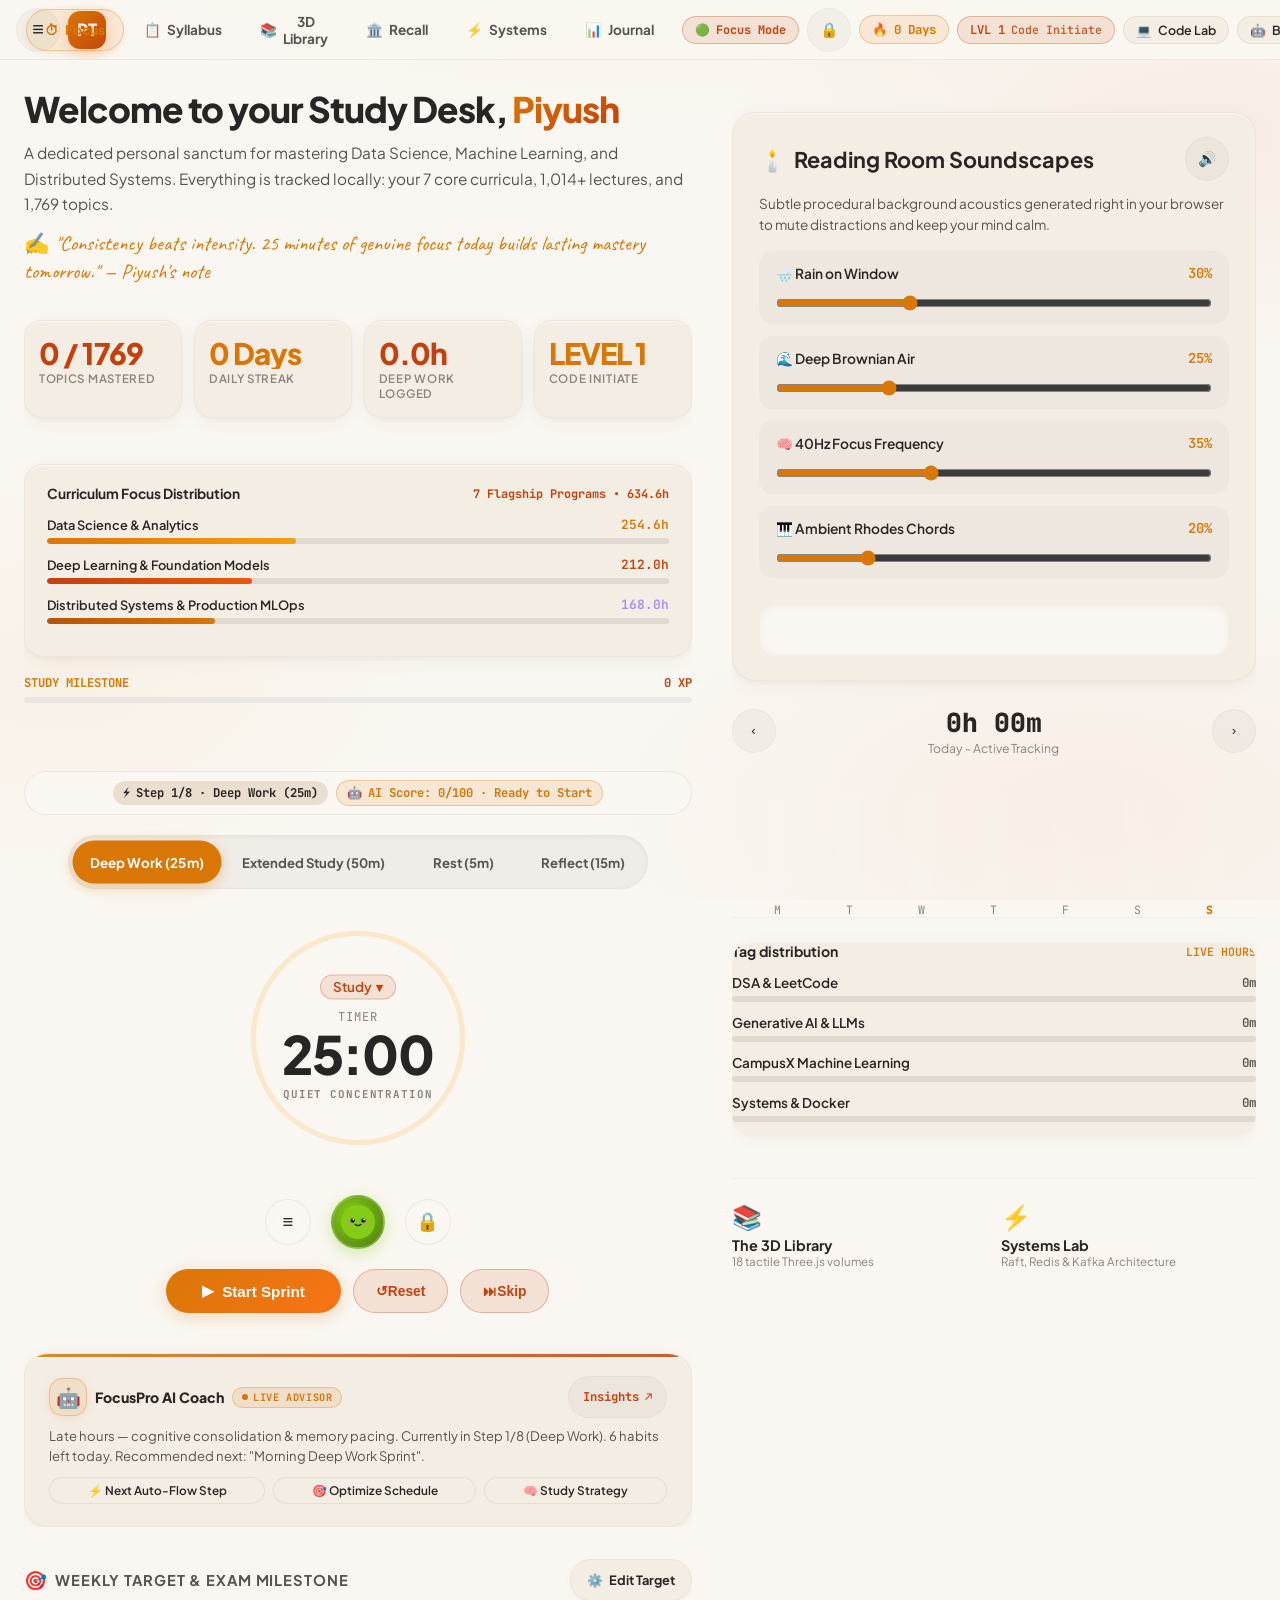
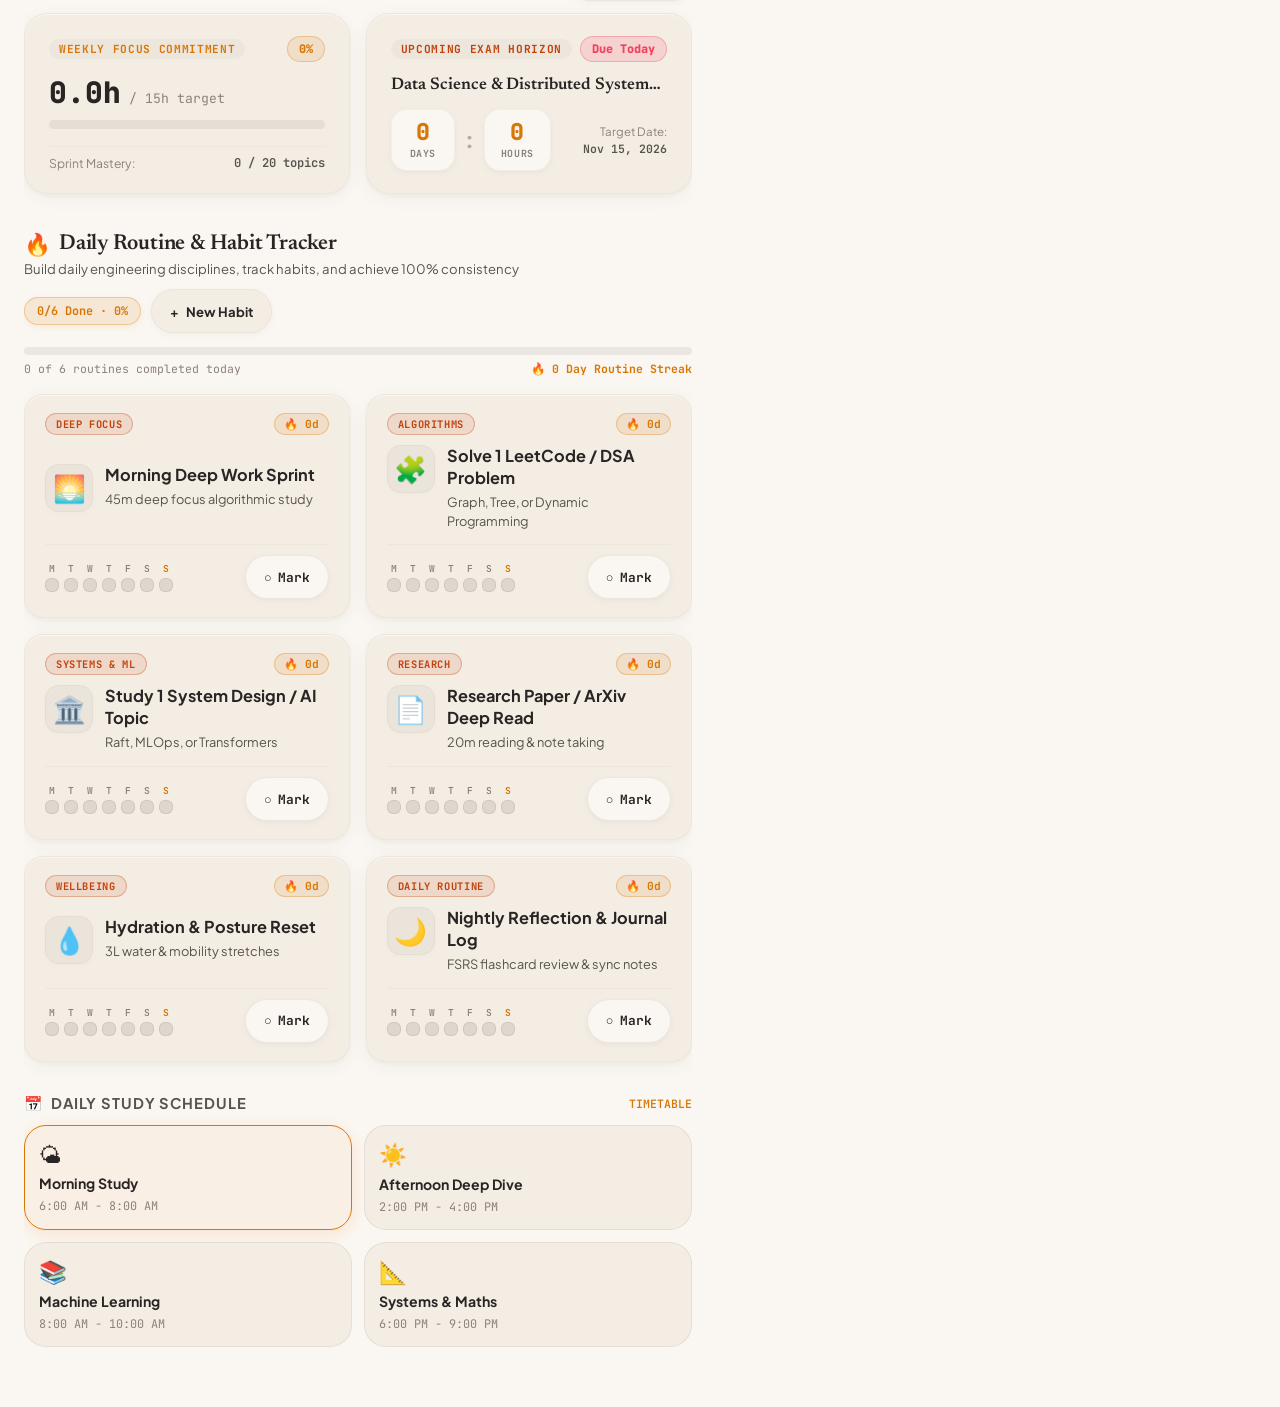
==== commit 292aeffe: "feat: eliminate synthetic/fake study data and add persistent phone storage vault with JSON backup" ====
--- a/index.html
+++ b/index.html
@@ -83,6 +83,9 @@
         <button class="btn-feature-pill" onclick="window.openBarRaiserModal()" title="Open Socratic System Design & Mock Interview Griller">
           <span>🤖</span> <span>Bar Raiser</span>
         </button>
+        <button class="btn-feature-pill" onclick="window.openPhoneStorageModal()" title="Phone Storage & Local Backup">
+          <span>💾</span> <span>Storage</span>
+        </button>
         <button class="icon-btn" id="theme-toggle-btn" onclick="window.toggleAppTheme()" title="Toggle Dark/Light Mode">
           <span id="theme-toggle-icon">☀️</span>
         </button>
@@ -193,7 +196,7 @@
                 <span class="focuspro-ai-spark">⚡</span> <span id="focuspro-step-text">Step 1/8 · Deep Work (25m)</span>
               </div>
               <div class="focuspro-score-pill" id="focuspro-score-badge" onclick="window.openFocusProAIModal()" title="AI Productivity Score — Click for Insights">
-                <span class="focuspro-ai-icon">🤖</span> <span id="focuspro-score-text">AI Score: 88/100 · Flow</span>
+                <span class="focuspro-ai-icon">🤖</span> <span id="focuspro-score-text">AI Score: 0/100 · Ready</span>
               </div>
             </div>
 
@@ -497,13 +500,13 @@
             </div>
             
             <div class="regain-week-chart-container" id="regain-week-chart">
-              <div class="regain-chart-col"><div class="regain-chart-bar-bg"><div class="regain-chart-bar-fill" style="height: 40%;"></div></div><span class="regain-chart-label">M</span></div>
-              <div class="regain-chart-col"><div class="regain-chart-bar-bg"><div class="regain-chart-bar-fill" style="height: 65%;"></div></div><span class="regain-chart-label">T</span></div>
-              <div class="regain-chart-col"><div class="regain-chart-bar-bg"><div class="regain-chart-bar-fill" style="height: 50%;"></div></div><span class="regain-chart-label">W</span></div>
-              <div class="regain-chart-col"><div class="regain-chart-bar-bg"><div class="regain-chart-bar-fill" style="height: 75%;"></div></div><span class="regain-chart-label">T</span></div>
-              <div class="regain-chart-col"><div class="regain-chart-bar-bg"><div class="regain-chart-bar-fill" style="height: 35%;"></div></div><span class="regain-chart-label">F</span></div>
-              <div class="regain-chart-col"><div class="regain-chart-bar-bg"><div class="regain-chart-bar-fill" style="height: 85%;"></div></div><span class="regain-chart-label">S</span></div>
-              <div class="regain-chart-col is-today"><div class="regain-chart-bar-bg"><div class="regain-chart-bar-fill" id="today-bar-fill" style="height: 70%;"></div></div><span class="regain-chart-label">S</span></div>
+              <div class="regain-chart-col"><div class="regain-chart-bar-bg"><div class="regain-chart-bar-fill" style="height: 0%;"></div></div><span class="regain-chart-label">M</span></div>
+              <div class="regain-chart-col"><div class="regain-chart-bar-bg"><div class="regain-chart-bar-fill" style="height: 0%;"></div></div><span class="regain-chart-label">T</span></div>
+              <div class="regain-chart-col"><div class="regain-chart-bar-bg"><div class="regain-chart-bar-fill" style="height: 0%;"></div></div><span class="regain-chart-label">W</span></div>
+              <div class="regain-chart-col"><div class="regain-chart-bar-bg"><div class="regain-chart-bar-fill" style="height: 0%;"></div></div><span class="regain-chart-label">T</span></div>
+              <div class="regain-chart-col"><div class="regain-chart-bar-bg"><div class="regain-chart-bar-fill" style="height: 0%;"></div></div><span class="regain-chart-label">F</span></div>
+              <div class="regain-chart-col"><div class="regain-chart-bar-bg"><div class="regain-chart-bar-fill" style="height: 0%;"></div></div><span class="regain-chart-label">S</span></div>
+              <div class="regain-chart-col is-today"><div class="regain-chart-bar-bg"><div class="regain-chart-bar-fill" id="today-bar-fill" style="height: 0%;"></div></div><span class="regain-chart-label">S</span></div>
             </div>
 
             <!-- Regain Tag Distribution Breakdown -->
@@ -515,30 +518,30 @@
               <div class="regain-tag-row">
                 <div class="regain-tag-info">
                   <span style="font-weight: 600; font-size: 0.84rem;">DSA & LeetCode</span>
-                  <span id="regain-tag-dsa-time" style="font-family: var(--font-mono); font-size: 0.78rem; color: var(--text-secondary);">1h 45m</span>
-                </div>
-                <div class="regain-tag-bar"><div class="regain-tag-fill orange" style="width: 75%;"></div></div>
+                  <span id="regain-tag-dsa-time" style="font-family: var(--font-mono); font-size: 0.78rem; color: var(--text-secondary);">0m</span>
+                </div>
+                <div class="regain-tag-bar"><div class="regain-tag-fill orange" style="width: 0%;"></div></div>
               </div>
               <div class="regain-tag-row">
                 <div class="regain-tag-info">
                   <span style="font-weight: 600; font-size: 0.84rem;">Generative AI & LLMs</span>
-                  <span id="regain-tag-ai-time" style="font-family: var(--font-mono); font-size: 0.78rem; color: var(--text-secondary);">1h 12m</span>
-                </div>
-                <div class="regain-tag-bar"><div class="regain-tag-fill blue" style="width: 55%;"></div></div>
+                  <span id="regain-tag-ai-time" style="font-family: var(--font-mono); font-size: 0.78rem; color: var(--text-secondary);">0m</span>
+                </div>
+                <div class="regain-tag-bar"><div class="regain-tag-fill blue" style="width: 0%;"></div></div>
               </div>
               <div class="regain-tag-row">
                 <div class="regain-tag-info">
                   <span style="font-weight: 600; font-size: 0.84rem;">CampusX Machine Learning</span>
-                  <span id="regain-tag-ml-time" style="font-family: var(--font-mono); font-size: 0.78rem; color: var(--text-secondary);">56m</span>
-                </div>
-                <div class="regain-tag-bar"><div class="regain-tag-fill orange" style="width: 45%;"></div></div>
+                  <span id="regain-tag-ml-time" style="font-family: var(--font-mono); font-size: 0.78rem; color: var(--text-secondary);">0m</span>
+                </div>
+                <div class="regain-tag-bar"><div class="regain-tag-fill orange" style="width: 0%;"></div></div>
               </div>
               <div class="regain-tag-row">
                 <div class="regain-tag-info">
                   <span style="font-weight: 600; font-size: 0.84rem;">Systems & Docker</span>
-                  <span id="regain-tag-sys-time" style="font-family: var(--font-mono); font-size: 0.78rem; color: var(--text-secondary);">45m</span>
-                </div>
-                <div class="regain-tag-bar"><div class="regain-tag-fill blue" style="width: 35%;"></div></div>
+                  <span id="regain-tag-sys-time" style="font-family: var(--font-mono); font-size: 0.78rem; color: var(--text-secondary);">0m</span>
+                </div>
+                <div class="regain-tag-bar"><div class="regain-tag-fill blue" style="width: 0%;"></div></div>
               </div>
             </div>
           </div>
@@ -1086,6 +1089,9 @@
         <button class="drawer-item" onclick="window.switchView('analytics'); window.toggleRegainDrawer(false);">
           <span>📊</span> <span>Annual Journal</span>
         </button>
+        <button class="drawer-item" onclick="window.openPhoneStorageModal(); window.toggleRegainDrawer(false);">
+          <span>💾</span> <span>Phone Storage & Backup</span>
+        </button>
       </div>
 
       <div style="margin-top: auto; padding-top: 16px; border-top: 1px solid var(--surface-border-subtle);">
@@ -1238,15 +1244,15 @@
       <div class="focuspro-metric-row">
         <div class="focuspro-metric-pill">
           <span class="lbl">AI FLOW SCORE</span>
-          <span class="val" id="modal-ai-score">88 / 100</span>
+          <span class="val" id="modal-ai-score">0 / 100</span>
         </div>
         <div class="focuspro-metric-pill">
           <span class="lbl">FLOW STATUS</span>
-          <span class="val" id="modal-ai-status">Deep Momentum</span>
+          <span class="val" id="modal-ai-status">Ready to Start</span>
         </div>
         <div class="focuspro-metric-pill">
           <span class="lbl">ROUTINE RATE</span>
-          <span class="val" id="modal-ai-routine-rate">67% Done</span>
+          <span class="val" id="modal-ai-routine-rate">0% Done</span>
         </div>
       </div>
 
@@ -1440,6 +1446,51 @@
         <div class="model-answer-section">
           <h4 style="margin: 14px 0 8px 0; font-size: 0.92rem;">Staff Architect Model Answer:</h4>
           <pre id="bar-raiser-model-answer" class="model-answer-pre"></pre>
+        </div>
+      </div>
+    </div>
+  </div>
+
+  <!-- =========================================================================
+       PHONE STORAGE & LOCAL VAULT BACKUP MODAL
+       ========================================================================= -->
+  <div class="code-sandbox-overlay" id="phone-storage-modal-overlay" style="display: none;">
+    <div class="code-sandbox-modal" style="max-width: 540px;">
+      <div class="code-sandbox-header">
+        <div class="code-sandbox-title">
+          <span>💾</span>
+          <span>Phone Flash Storage & Local Vault</span>
+        </div>
+        <button class="icon-btn" onclick="window.closePhoneStorageModal()" title="Close">✕</button>
+      </div>
+      <div style="padding: 20px;">
+        <div style="display: flex; align-items: center; justify-content: space-between; margin-bottom: 16px; padding: 12px 16px; background: rgba(5, 150, 105, 0.1); border: 1px solid rgba(5, 150, 105, 0.25); border-radius: var(--radius-md);">
+          <div>
+            <div style="font-weight: 700; font-size: 0.92rem; color: #059669;">Device Storage Active</div>
+            <div id="phone-storage-status-text" style="font-size: 0.78rem; color: var(--text-secondary); font-family: var(--font-mono); margin-top: 2px;">Phone Flash Memory (localStorage + IndexedDB)</div>
+          </div>
+          <span style="font-size: 1.6rem;">📱</span>
+        </div>
+
+        <p style="font-size: 0.85rem; color: var(--text-secondary); line-height: 1.55; margin-bottom: 18px;">
+          All your study progress, completed topics, focus hours, habits, notes, and XP are stored strictly inside your phone's local storage. No external servers or fake data.
+        </p>
+
+        <div class="stats-counter-grid" id="storage-modal-stats" style="margin-bottom: 20px;"></div>
+
+        <div style="display: flex; flex-direction: column; gap: 10px;">
+          <button class="btn-pomo-main" style="width: 100%; padding: 12px; justify-content: center;" onclick="window.exportPhoneStorageBackup()">
+            <span>📥</span> <span>Download Backup to Phone (Downloads)</span>
+          </button>
+          
+          <label class="btn-pomo-sec" style="width: 100%; padding: 12px; display: flex; align-items: center; justify-content: center; gap: 8px; cursor: pointer; text-align: center;">
+            <span>📤</span> <span>Restore Data from Phone Backup</span>
+            <input type="file" accept=".json" style="display: none;" onchange="window.importPhoneStorageBackup(this.files[0])">
+          </label>
+
+          <button class="btn-pomo-sec" style="width: 100%; padding: 10px; color: #ef4444; border-color: rgba(239, 68, 68, 0.3); justify-content: center;" onclick="window.resetAllUserData()">
+            <span>🧹</span> <span>Clean Slate (Reset All Study Data)</span>
+          </button>
         </div>
       </div>
     </div>
